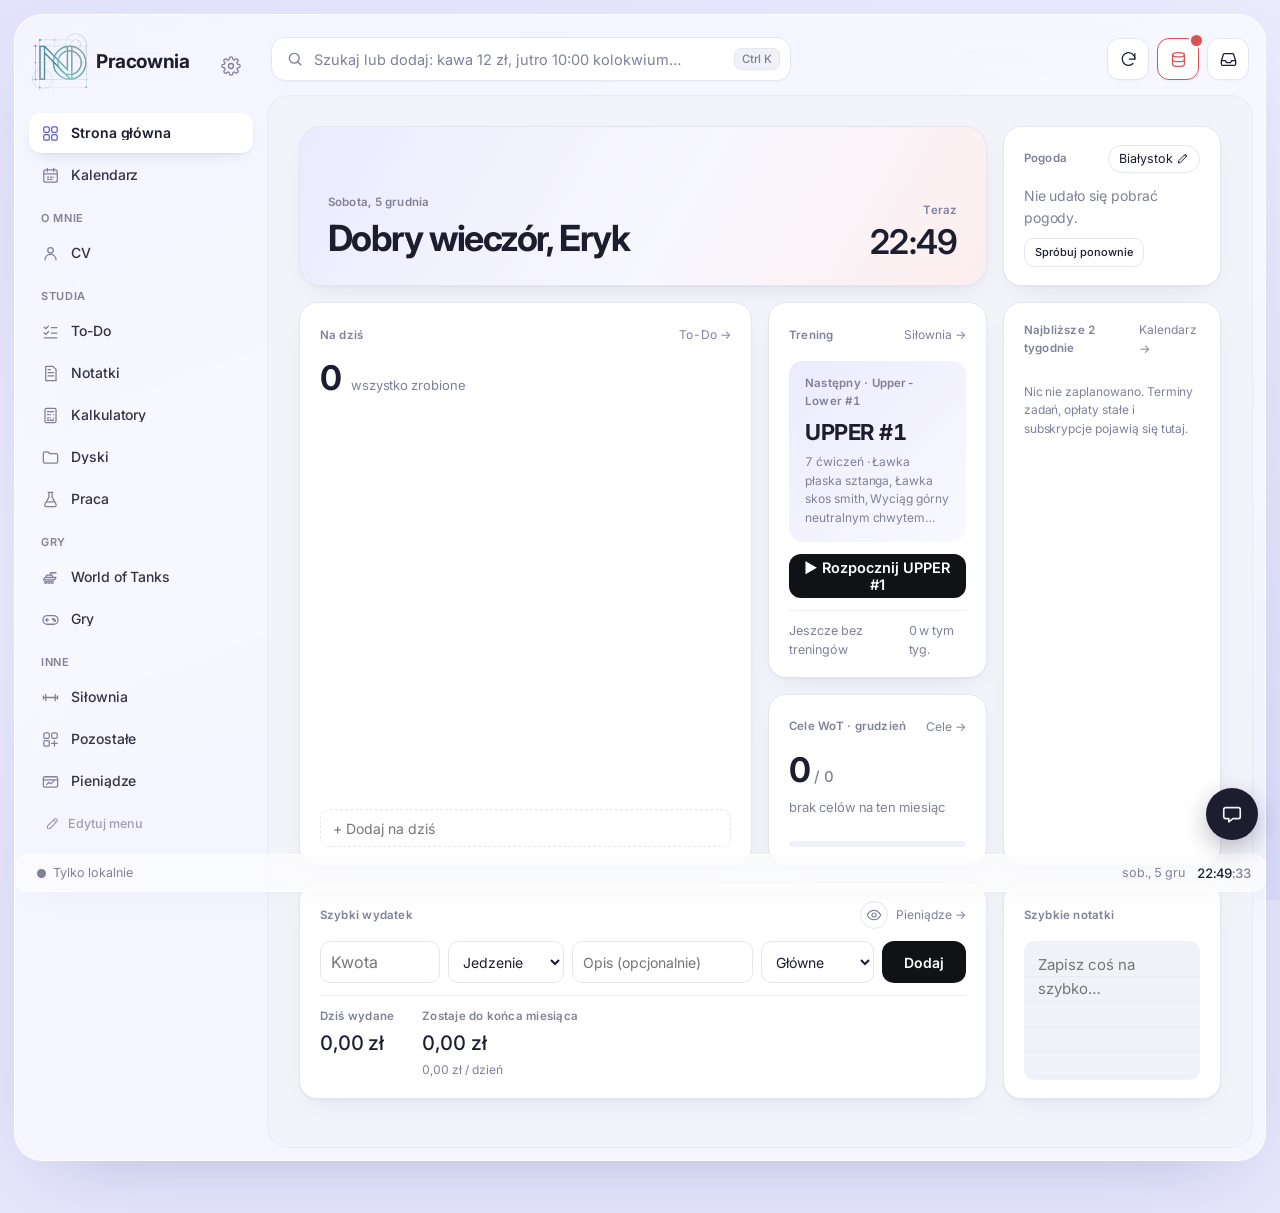
==== index.html @ 7e34fe2c "Asystent AI: czat w rogu (Claude / Gemini), wybór modelu, klucze API tylko w przeglądarce, dane ze s" ====
<!doctype html>
<!--
  ════════════════════════════════════════════════════════════════════════
   PRACOWNIA — prywatna strona Eryka (budownictwo PB · gry · siłownia)
  ════════════════════════════════════════════════════════════════════════
   Ten plik to tylko „szkielet”: boczne menu, górny pasek z wyszukiwarką i puste miejsce na treść.
   Treść każdej podstrony rysuje JavaScript (folder js/), wygląd — CSS (folder css/).

   Kolejność plików poniżej MA ZNACZENIE:
   • js/00-ustawienia.js i js/01-dane.js pierwsze, js/15-subskrypcje.js, js/16-pieniadze.js, js/17-finanse.js, js/18-cv.js, js/19-skrzynka.js, js/20-kopia-zapasowa.js, js/22-wyszukiwarka.js, js/23-wot-cele.js, js/24-ustawienia.js, js/25-kalendarz.js, js/26-pulpit.js, js/27-wykresy.js, js/28-postepy.js i js/29-pozostale.js i js/30-zdjecia-notatek.js i js/31-odswiez.js, js/32-pdf.js, js/33-strony-a4.js, js/34-zip.js, js/35-docx.js, js/36-szybko-dodaj.js, js/37-skrypt-i-zdjecia.js, js/38-ukryj-kwoty.js, js/39-widzet.js, js/40-animacje-okien.js, js/41-wot-zakupy.js, js/42-wot-garaz.js, js/43-uklad.js, js/44-wot-zasoby.js przed routerem, js/13-router.js uruchamia stronę, js/14-szkice-formularzy.js na samym końcu.

  ════════════════════════════════════════════════════════════════════════
-->
<html lang="pl">
<head>
<meta charset="utf-8">
<meta name="viewport" content="width=device-width,initial-scale=1,viewport-fit=cover">
<title>Pracownia Eryka</title>
<link rel="icon" type="image/png" href="img/favicon-64.png">
<link rel="apple-touch-icon" href="img/ikona-180.png">
<script>document.write('<link rel="manifest" href="'+(/[?&]widzet(=|&|$)/.test(location.search)?'manifest-widzet.webmanifest':'manifest.webmanifest')+'">');   /* widżet na pulpit = osobna aplikacja (js/39-widzet.js) */</script>
<meta name="theme-color" content="#E6E7FC" media="(prefers-color-scheme: light)">
<meta name="theme-color" content="#0E0F18" media="(prefers-color-scheme: dark)">
<meta name="mobile-web-app-capable" content="yes">
<meta name="apple-mobile-web-app-title" content="Pracownia">

<!-- czcionki: Inter (tekst), Space Grotesk (nagłówki i duże liczby) -->
<link rel="preconnect" href="https://fonts.googleapis.com">
<link rel="preconnect" href="https://fonts.gstatic.com" crossorigin>
<link rel="stylesheet" href="https://fonts.googleapis.com/css2?family=Inter:wght@400;500;600;700&family=Space+Grotesk:wght@500;600;700&display=swap">

<!-- style — w tej kolejności -->
<link rel="stylesheet" href="css/01-zmienne-i-podstawy.css?v=91">
<link rel="stylesheet" href="css/02-naglowek-i-menu.css?v=91">
<link rel="stylesheet" href="css/03-uklad-strony.css?v=91">
<link rel="stylesheet" href="css/04-world-of-tanks.css?v=91">
<link rel="stylesheet" href="css/05-cv.css?v=91">
<link rel="stylesheet" href="css/06-silownia.css?v=91">
<link rel="stylesheet" href="css/07-todo.css?v=91">
<link rel="stylesheet" href="css/08-notatki.css?v=91">
<link rel="stylesheet" href="css/09-telefon.css?v=91">
<link rel="stylesheet" href="css/10-kalkulatory.css?v=91">
<link rel="stylesheet" href="css/11-posiadowki.css?v=91">
<link rel="stylesheet" href="css/12-dyski.css?v=91">
<link rel="stylesheet" href="css/13-strona-glowna-i-pasek.css?v=91">
<link rel="stylesheet" href="css/15-subskrypcje.css?v=91">
<link rel="stylesheet" href="css/17-pieniadze.css?v=91">
<link rel="stylesheet" href="css/18-finanse.css?v=91">
<link rel="stylesheet" href="css/20-skrzynka.css?v=91">
<link rel="stylesheet" href="css/21-kopia-zapasowa.css?v=91">
<link rel="stylesheet" href="css/24-wot-cele.css?v=91">
<link rel="stylesheet" href="css/25-ustawienia.css?v=91">
<link rel="stylesheet" href="css/26-kalendarz.css?v=91">
<link rel="stylesheet" href="css/27-pulpit.css?v=91">
<link rel="stylesheet" href="css/28-wykresy.css?v=91">
<link rel="stylesheet" href="css/29-ukryj-kwoty.css?v=91">
<link rel="stylesheet" href="css/30-widzet.css?v=91">
<link rel="stylesheet" href="css/31-animacje-okien.css?v=91">
<link rel="stylesheet" href="css/32-wyglad-nowoczesny.css?v=91">
<link rel="stylesheet" href="css/33-wot-zakupy.css?v=91">
<link rel="stylesheet" href="css/34-wot-garaz.css?v=91">
<link rel="stylesheet" href="css/35-uklad.css?v=91">
<link rel="stylesheet" href="css/36-wot-zasoby.css?v=91">
<link rel="stylesheet" href="css/37-wot-tryby.css?v=91">
<link rel="stylesheet" href="css/38-gierki.css?v=91">
<link rel="stylesheet" href="css/39-notatki-word.css?v=91">
<link rel="stylesheet" href="css/40-czat-ai.css?v=91">
<link rel="stylesheet" href="css/23-wyglad-pillio.css?v=91">
</head>
<body>

<!-- ═══════════ RAMA STRONY: boczne menu (aside) · górny pasek z wyszukiwarką · treść ═══════════
     Menu: dopisujesz/usuwasz pozycje w <nav> niżej (li.grp = nazwa grupy). Każdy link ma href="#klucz" i data-r="klucz"
     — ten sam klucz musi być w ROUTES (js/13-router.js). Ikony: <svg class="ni"> (24×24, sama linia).
     Wygląd ramy: css/23-wyglad-pillio.css · wyszukiwarka: js/22-wyszukiwarka.js -->
<div class="shell">
  <aside class="side" id="side" aria-label="Menu">
    <div class="brand-row"><a class="brand" href="#start" aria-label="Pracownia — strona główna"><span class="logo-img" aria-hidden="true"><img class="lg-jasne" src="img/logo-jasne-192.png" alt="" width="58" height="58"><img class="lg-ciemne" src="img/logo-192.png" alt="" width="58" height="58"></span><span class="brand-word"><b>Pracownia</b></span></a><button type="button" class="set-btn" id="setBtn" aria-label="Ustawienia" title="Ustawienia"><svg viewBox="0 0 24 24" aria-hidden="true"><circle cx="12" cy="12" r="3"/><path d="M19.4 15a1.7 1.7 0 0 0 .3 1.8l.1.1a2 2 0 1 1-2.8 2.8l-.1-.1a1.7 1.7 0 0 0-1.8-.3 1.7 1.7 0 0 0-1 1.5V21a2 2 0 1 1-4 0v-.1a1.7 1.7 0 0 0-1.1-1.5 1.7 1.7 0 0 0-1.8.3l-.1.1a2 2 0 1 1-2.8-2.8l.1-.1a1.7 1.7 0 0 0 .3-1.8 1.7 1.7 0 0 0-1.5-1H3a2 2 0 1 1 0-4h.1a1.7 1.7 0 0 0 1.5-1.1 1.7 1.7 0 0 0-.3-1.8l-.1-.1a2 2 0 1 1 2.8-2.8l.1.1a1.7 1.7 0 0 0 1.8.3H9a1.7 1.7 0 0 0 1-1.5V3a2 2 0 1 1 4 0v.1a1.7 1.7 0 0 0 1 1.5 1.7 1.7 0 0 0 1.8-.3l.1-.1a2 2 0 1 1 2.8 2.8l-.1.1a1.7 1.7 0 0 0-.3 1.8V9a1.7 1.7 0 0 0 1.5 1H21a2 2 0 1 1 0 4h-.1a1.7 1.7 0 0 0-1.5 1z"/></svg></button></div>
    <nav class="topnav" aria-label="Główna nawigacja">
      <ul class="navtree">
        <li><a class="top" href="#start" data-r="start"><svg class="ni" viewBox="0 0 24 24" aria-hidden="true"><rect x="3.5" y="3.5" width="7" height="7" rx="2"/><rect x="13.5" y="3.5" width="7" height="7" rx="2"/><rect x="3.5" y="13.5" width="7" height="7" rx="2"/><rect x="13.5" y="13.5" width="7" height="7" rx="2"/></svg><span>Strona główna</span></a></li>
        <li><a class="top" href="#kalendarz" data-r="kalendarz"><svg class="ni" viewBox="0 0 24 24" aria-hidden="true"><rect x="3.5" y="5" width="17" height="15.5" rx="2.5"/><path d="M3.5 10h17M8 3v4M16 3v4M8 14h2M12 14h2M16 14h0M8 17h2M12 17h2"/></svg><span>Kalendarz</span></a></li>
        <li class="grp" aria-hidden="true">O mnie</li>
        <li><a class="top" href="#cv" data-r="cv"><svg class="ni" viewBox="0 0 24 24" aria-hidden="true"><circle cx="12" cy="8" r="3.5"/><path d="M5 20a7 7 0 0 1 14 0"/></svg><span>CV</span></a></li>
        <li class="grp" aria-hidden="true">Studia</li>
        <li><a class="top" href="#todo" data-r="todo"><svg class="ni" viewBox="0 0 24 24" aria-hidden="true"><path d="M4 6.5l2 2 3.5-3.5M4 13.5l2 2 3.5-3.5M13 7h7M13 14h7M4 20h16"/></svg><span>To-Do</span></a></li>
        <li><a class="top" href="#notatki" data-r="notatki"><svg class="ni" viewBox="0 0 24 24" aria-hidden="true"><path d="M6 3h9l4 4v14H6z"/><path d="M9 11h7M9 15h7M9 7h3"/></svg><span>Notatki</span></a></li>
        <li><a class="top" href="#kalkulatory" data-r="kalkulatory"><svg class="ni" viewBox="0 0 24 24" aria-hidden="true"><rect x="5" y="3" width="14" height="18" rx="2"/><path d="M8 7h8M8 11h2M12 11h0M16 11h0M8 15h2M12 15h0M16 15h0M8 18h2M12 18h4"/></svg><span>Kalkulatory</span></a></li>
        <li><a class="top" href="#dyski" data-r="dyski"><svg class="ni" viewBox="0 0 24 24" aria-hidden="true"><path d="M3 7a2 2 0 0 1 2-2h4l2 2h8a2 2 0 0 1 2 2v8a2 2 0 0 1-2 2H5a2 2 0 0 1-2-2z"/></svg><span>Dyski</span></a></li>
        <li><a class="top" href="#praca" data-r="praca"><svg class="ni" viewBox="0 0 24 24" aria-hidden="true"><path d="M9 3h6M10 3v6l-5 9a2 2 0 0 0 1.8 3h10.4a2 2 0 0 0 1.8-3l-5-9V3"/><path d="M7 15h10"/></svg><span>Praca</span></a></li>
        <li class="grp" aria-hidden="true">Gry</li>
        <li><a class="top" href="#wot" data-r="wot"><svg class="ni" viewBox="0 0 24 24" aria-hidden="true"><path d="M3 15h14l2-3H5zM6 12l1-3h7l1 3M12 9V6h7"/><circle cx="6" cy="18" r="1.5"/><circle cx="10" cy="18" r="1.5"/><circle cx="14" cy="18" r="1.5"/></svg><span>World of Tanks</span></a></li>
        <li><a class="top" href="#gierki" data-r="gierki"><svg class="ni" viewBox="0 0 24 24" aria-hidden="true"><rect x="2.5" y="7" width="19" height="11" rx="5.5"/><path d="M7.5 10.5v4M5.5 12.5h4"/><circle cx="15.5" cy="11.5" r=".9"/><circle cx="17.5" cy="13.5" r=".9"/></svg><span>Gry</span></a></li>
        <li class="grp" aria-hidden="true">Inne</li>
        <li><a class="top" href="#silownia" data-r="silownia"><svg class="ni" viewBox="0 0 24 24" aria-hidden="true"><path d="M3 12h18M6 8v8M18 8v8M3 10v4M21 10v4"/></svg><span>Siłownia</span></a></li>
        <li><a class="top" href="#pozostale" data-r="pozostale"><svg class="ni" viewBox="0 0 24 24" aria-hidden="true"><rect x="3.5" y="3.5" width="7" height="7" rx="2"/><rect x="13.5" y="3.5" width="7" height="7" rx="2"/><rect x="3.5" y="13.5" width="7" height="7" rx="2"/><path d="M17 13.5v7M13.5 17h7"/></svg><span>Pozostałe</span></a></li>
        <li><a class="top" href="#pieniadze" data-r="pieniadze"><svg class="ni" viewBox="0 0 24 24" aria-hidden="true"><rect x="3" y="6" width="18" height="13" rx="2"/><path d="M3 10h18"/><path d="M7 16l3-3 2.5 2 4-4.5"/></svg><span>Pieniądze</span></a></li>
      </ul>
    </nav>
    <!-- motyw, kopie, synchronizacja: ⚙ Ustawienia obok logo (js/24-ustawienia.js); ukryty przełącznik zostaje dla js/13-router.js -->
    <div class="side-foot" hidden><span class="grp">Motyw</span><div class="theme-seg" role="group" aria-label="Motyw strony"><button type="button" data-th="jasny" aria-label="Jasny motyw" title="Jasny"><svg viewBox="0 0 16 16" fill="none" stroke="currentColor" stroke-width="1.6"><circle cx="8" cy="8" r="3"/><path d="M8 1v1.6M8 13.4V15M1 8h1.6M13.4 8H15M3 3l1.1 1.1M11.9 11.9 13 13M3 13l1.1-1.1M11.9 4.1 13 3"/></svg></button><button type="button" data-th="auto" aria-label="Motyw systemowy" title="Jak w systemie"><svg viewBox="0 0 16 16" fill="none" stroke="currentColor" stroke-width="1.6"><rect x="1.5" y="2.5" width="13" height="9"/><path d="M5.5 14.5h5M8 11.5v3"/></svg></button><button type="button" data-th="ciemny" aria-label="Ciemny motyw" title="Ciemny"><svg viewBox="0 0 16 16" fill="none" stroke="currentColor" stroke-width="1.6"><path d="M13.5 9.6A6 6 0 0 1 6.4 2.5a6 6 0 1 0 7.1 7.1z" stroke-linejoin="round"/></svg></button><span class="knob" aria-hidden="true"></span></div></div>
  </aside>
  <div class="side-scrim" aria-hidden="true"></div>

  <div class="mainc">
    <header class="hdr">
      <div class="hdr-in">
        <button class="menu-btn" id="menuBtn" type="button" aria-expanded="false" aria-controls="side" aria-label="Menu"><svg viewBox="0 0 24 24" aria-hidden="true"><path d="M4 7h16M4 12h16M4 17h10"/></svg></button>
        <div class="srch" role="search"><svg viewBox="0 0 24 24" aria-hidden="true"><circle cx="11" cy="11" r="6.5"/><path d="m16 16 4 4"/></svg><input id="srchIn" type="search" placeholder="Szukaj lub dodaj: kawa 12 zł, jutro 10:00 kolokwium…" aria-label="Szukaj podstrony albo szybko dodaj wydatek lub zadanie" autocomplete="off" spellcheck="false"><kbd class="srch-k">Ctrl K</kbd><div class="srch-pop" id="srchPop" role="listbox" hidden></div></div>
        <div class="hdr-tools"></div>
      </div>
    </header>

    <!-- ═══════════ TREŚĆ: tu router wstawia aktualną podstronę ═══════════ -->
    <main id="main"><div class="page" id="page"></div></main>
  </div>
</div>

<!-- skrypty — w tej kolejności (każdy plik ma na górze opis, co zawiera) -->
<script src="js/00-ustawienia.js?v=91"></script>
<script src="js/01-dane.js?v=91"></script>
<script src="js/02-narzedzia.js?v=91"></script>
<script src="js/03-strona-glowna-i-cv.js?v=91"></script>
<script src="js/04-world-of-tanks.js?v=91"></script>
<script src="js/05-todo.js?v=91"></script>
<script src="js/06-notatki.js?v=91"></script>
<script src="js/07-silownia.js?v=91"></script>
<script src="js/08-posiadowki.js?v=91"></script>
<script src="js/09-kalkulatory.js?v=91"></script>
<script src="js/10-dyski.js?v=91"></script>
<script src="js/11-pasek-dolny.js?v=91"></script>
<script src="js/12-synchronizacja.js?v=91"></script>
<script src="js/15-subskrypcje.js?v=91"></script>
<script src="js/16-pieniadze.js?v=91"></script>
<script src="js/17-finanse.js?v=91"></script>
<script src="js/18-cv.js?v=91"></script>
<script src="js/19-skrzynka.js?v=91"></script>
<script src="js/20-kopia-zapasowa.js?v=91"></script>
<script src="js/22-wyszukiwarka.js?v=91"></script>
<script src="js/23-wot-cele.js?v=91"></script>
<script src="js/24-ustawienia.js?v=91"></script>
<script src="js/25-kalendarz.js?v=91"></script>
<script src="js/26-pulpit.js?v=91"></script>
<script src="js/27-wykresy.js?v=91"></script>
<script src="js/28-postepy.js?v=91"></script>
<script src="js/29-pozostale.js?v=91"></script>
<script src="js/30-zdjecia-notatek.js?v=91"></script>
<script src="js/31-odswiez.js?v=91"></script>
<script src="js/32-pdf.js?v=91"></script>
<script src="js/33-strony-a4.js?v=91"></script>
<script src="js/34-zip.js?v=91"></script>
<script src="js/35-docx.js?v=91"></script>
<script src="js/36-szybko-dodaj.js?v=91"></script>
<script src="js/37-skrypt-i-zdjecia.js?v=91"></script>
<script src="js/38-ukryj-kwoty.js?v=91"></script>
<script src="js/39-widzet.js?v=91"></script>
<script src="js/40-animacje-okien.js?v=91"></script>
<script src="js/41-wot-zakupy.js?v=91"></script>
<script src="js/42-wot-garaz.js?v=91"></script>
<script src="js/43-uklad.js?v=91"></script>
<script src="js/44-wot-zasoby.js?v=91"></script>
<script src="js/45-wot-tryby.js?v=91"></script>
<script src="js/46-gierki.js?v=91"></script>
<script src="js/47-gra-kulki.js?v=91"></script>
<script src="js/48-notatki-word.js?v=91"></script>
<script src="js/49-czat-ai.js?v=91"></script>
<script src="js/13-router.js?v=91"></script>
<script src="js/14-szkice-formularzy.js?v=91"></script>
<!-- aplikacja (PWA): sw.js trzyma kopię strony do pracy offline i zawsze pobiera świeże pliki, gdy jest internet -->
<script>if('serviceWorker' in navigator && (location.protocol==='https:'||location.hostname==='localhost')) addEventListener('load',()=>navigator.serviceWorker.register('sw.js').catch(()=>{}));</script>
</body>
</html>
---- css/01-zmienne-i-podstawy.css ----
/* ════════════════════════════════════════════════════════════════════════
   ZMIENNE (KOLORY, CZCIONKI) I PODSTAWY
   ════════════════════════════════════════════════════════════════════════
   Tu zmieniasz wygląd całej strony w jednym miejscu.
     --bg       tło strony              --surface  tło kart i tabel
     --ink      kolor tekstu            --muted    tekst przygaszony (opisy)
     --line     linie / ramki           --accent   kolor akcentu (niebieski)
     --mark     drugi akcent (brzoskwinia)  --ok / --bad  zielony / czerwony
     --band, --band-2  kolory pasa za tytułem strony
     --r        zaokrąglenie kart       --shadow   cień kart
   Pierwszy blok :root = motyw jasny, dwa kolejne = motyw ciemny
   (automatyczny wg systemu oraz wymuszony przyciskiem w nagłówku).
   Czcionki: Fraunces (nagłówki), DM Sans (tekst), DM Mono (liczby)
   — ładowane z Google Fonts w index.html.
   ════════════════════════════════════════════════════════════════════════ */

:root{
  --bg:#F7F2EA; --surface:#FFFDF9; --ink:#3A2622; --muted:#8C7B71; --line:#E6DACB; --line-soft:#EFE6DA;
  --accent:#4E5FA6; --accent-ink:#FFFFFF; --mark:#E59A78; --ok:#5E8A5B; --bad:#C0573F;
  --band:#EDD9CC; --band-2:#E3E7F1; --soft:#F2E9DF; --r:14px; --r-sm:9px;
  --f-display:"Fraunces",Georgia,"Times New Roman",serif;
  --f-body:"DM Sans","Segoe UI",Roboto,Arial,sans-serif;
  --f-mono:"DM Mono",ui-monospace,Consolas,monospace;
  --shadow:0 1px 2px rgba(58,38,34,.04),0 8px 24px -12px rgba(58,38,34,.14);
}
@media (prefers-color-scheme:dark){:root:not([data-theme="light"]){
  --bg:#1D1613; --surface:#271E1A; --ink:#F2E8DC; --muted:#B3A395; --line:#3C302A; --line-soft:#30261F;
  --accent:#9DAAEA; --accent-ink:#191512; --mark:#EFA584; --ok:#8DBB89; --bad:#EA8A73;
  --band:#2D221D; --band-2:#232633; --soft:#2A201C; --shadow:0 1px 2px rgba(0,0,0,.25),0 10px 28px -14px rgba(0,0,0,.6); color-scheme:dark}}
:root[data-theme="dark"]{
  --bg:#1D1613; --surface:#271E1A; --ink:#F2E8DC; --muted:#B3A395; --line:#3C302A; --line-soft:#30261F;
  --accent:#9DAAEA; --accent-ink:#191512; --mark:#EFA584; --ok:#8DBB89; --bad:#EA8A73;
  --band:#2D221D; --band-2:#232633; --soft:#2A201C; --shadow:0 1px 2px rgba(0,0,0,.25),0 10px 28px -14px rgba(0,0,0,.6); color-scheme:dark}


/* ——— podstawy ——— */
*{box-sizing:border-box}
body{background:var(--bg);color:var(--ink);font-family:var(--f-body);font-size:15px;line-height:1.55;margin:0}
a{color:inherit}
button{font:inherit;color:inherit}
:focus-visible{outline:2px solid var(--accent);outline-offset:2px}
.num,td.n,.mono{font-family:var(--f-mono);font-variant-numeric:tabular-nums}
---- css/02-naglowek-i-menu.css ----
/* ════════════════════════════════════════════════════════════════════════
   NAGŁÓWEK I ROZWIJANE MENU
   ════════════════════════════════════════════════════════════════════════
   Pasek u góry: logo, menu z listami rozwijanymi, przełącznik motywu.
   Obecny wygląd ramy, menu i nagłówka: css/23-wyglad-pillio.css (nadpisuje te reguły).
   ════════════════════════════════════════════════════════════════════════ */

/* ——— Rama: górny pasek nawigacji ——— */
.hdr{position:sticky;top:0;z-index:30;background:var(--bg);border-bottom:1px solid var(--line);padding-top:env(safe-area-inset-top,0px);
  padding-left:max(16px,env(safe-area-inset-left,0px));padding-right:max(16px,env(safe-area-inset-right,0px))}
.hdr-in{max-width:2400px;margin:0 auto;padding:0 clamp(0px,1.6vw,36px);display:flex;align-items:center;gap:36px;min-height:62px}
.brand{display:flex;gap:12px;align-items:center;text-decoration:none;flex:none}

.brand b{font-family:var(--f-display);font-stretch:118%;font-weight:800;font-size:15px;letter-spacing:.02em;text-transform:uppercase;line-height:1.1;display:block}
.brand small{font-family:var(--f-mono);font-size:10.5px;color:var(--muted);letter-spacing:.04em}
.topnav{flex:1;min-width:0;align-self:stretch;display:flex}
.navtree{list-style:none;margin:0;padding:0;display:flex;align-items:stretch;gap:4px}
.navtree>li{position:relative;display:flex}

.navtree .top{font-family:var(--f-display);font-stretch:112%;font-weight:700;font-size:13px;letter-spacing:.09em;text-transform:uppercase;text-decoration:none;
  display:flex;align-items:center;gap:8px;padding:0 10px;border-bottom:3px solid transparent;margin-bottom:-1px;white-space:nowrap}
.navtree .ax{font-family:var(--f-mono);font-weight:500;font-size:10.5px;color:var(--muted);letter-spacing:0}

.navtree .top:hover{color:var(--accent)}
.navtree .top[aria-current="page"]{color:var(--accent);border-bottom-color:var(--accent)}

.hdr-tools{display:flex;align-items:center;gap:8px;margin-left:auto;flex:none}
.theme-seg{position:relative;display:grid;grid-template-columns:repeat(3,32px);height:32px;border:1px solid var(--line);background:var(--surface);padding:2px;gap:0;flex:none}
.theme-seg button{position:relative;z-index:1;background:none;border:0;cursor:pointer;display:grid;place-items:center;color:var(--muted);padding:0;transition:color .2s}
.theme-seg button svg{width:15px;height:15px}
.theme-seg button:hover{color:var(--ink)}
.theme-seg button[aria-pressed="true"]{color:var(--accent-ink)}
.theme-seg .knob{position:absolute;top:2px;left:2px;width:32px;height:26px;background:var(--accent);transition:transform .25s cubic-bezier(.3,.7,.2,1)}
.theme-seg[data-pos="1"] .knob{transform:translateX(32px)}
.theme-seg[data-pos="2"] .knob{transform:translateX(64px)}

.menu-btn{display:none;background:none;border:1px solid var(--line);padding:6px 12px;font-family:var(--f-mono);font-size:12px;cursor:pointer}

main{min-width:0;padding-block:0 0;padding-left:max(16px,env(safe-area-inset-left,0px));padding-right:max(16px,env(safe-area-inset-right,0px))}
.page{max-width:2400px;margin:0 auto;padding-block:30px 40px;padding-inline:clamp(0px,1.6vw,36px)}
---- css/03-uklad-strony.css ----
/* ════════════════════════════════════════════════════════════════════════
   UKŁAD STRONY I WSPÓLNE ELEMENTY
   ════════════════════════════════════════════════════════════════════════
   Szerokość strony, nagłówki h1/h2/h3, sekcje (.block), siatki kafli (.grid, .cell),
   kafle podstron (.sub), tabele, zakładki (.tabs/.ptabs).
   Używane na wielu podstronach — zmiana tutaj działa wszędzie.
   ════════════════════════════════════════════════════════════════════════ */

h1{font-family:var(--f-display);font-stretch:125%;font-weight:800;font-size:clamp(34px,6vw,64px);line-height:.95;letter-spacing:-.01em;text-transform:uppercase;margin:0 0 28px;text-wrap:balance}
h1 .acc{color:var(--accent)}

h2{font-family:var(--f-display);font-stretch:115%;font-weight:750;font-size:20px;letter-spacing:.01em;text-transform:uppercase;margin:0;text-wrap:balance}
h3{font-family:var(--f-display);font-stretch:108%;font-weight:700;font-size:15px;letter-spacing:.04em;text-transform:uppercase;margin:0}
.label{font-family:var(--f-mono);font-size:10.5px;letter-spacing:.08em;text-transform:uppercase;color:var(--muted)}

section.block{border-top: 1px solid var(--line);padding-top:14px;margin-top:40px}
.block-head{display:flex;justify-content:space-between;align-items:baseline;gap:16px;flex-wrap:wrap;margin-bottom:18px}
.block-head .label{white-space:nowrap}

/* siatka kafli */
.grid{display:grid;gap:1px;background:var(--line);border:1px solid var(--line)}
.g4{grid-template-columns:repeat(4,minmax(0,1fr))}
.g3{grid-template-columns:repeat(3,minmax(0,1fr))}
.g2{grid-template-columns:repeat(2,minmax(0,1fr))}
.cell{background:var(--surface);padding:18px 18px 16px;min-width:0;display:flex;flex-direction:column;gap:8px}
.cell>.label{font-family:var(--f-display);font-stretch:108%;font-size:13.5px;font-weight:750;letter-spacing:.05em;color:var(--ink)}
.cell .big{font-family:var(--f-display);font-stretch:110%;font-weight:700;font-size:30px;line-height:1;font-variant-numeric:tabular-nums}
.cell .big small{font-size:14px;font-weight:500;color:var(--muted);margin-left:4px}
.cell p{margin:0;color:var(--muted);font-size:13.5px}
a.cell{text-decoration:none;transition:background .15s}
a.cell:hover{background:var(--bg)}
a.cell .go{margin-top:auto;font-family:var(--f-mono);font-size:11.5px;color:var(--accent)}

/* kafle podstron */
.subs{display:grid;grid-template-columns:repeat(auto-fill,minmax(250px,1fr));gap:16px}
.sub{border:1px solid var(--line);background:var(--surface);padding:20px;text-decoration:none;display:flex;flex-direction:column;gap:10px;min-height:170px;position:relative}
.sub:hover{background:var(--ink);color:var(--bg)}
.sub:hover p,.sub:hover .label{color:var(--line)}

.sub p{margin:0;color:var(--muted);font-size:14px}
.sub .go{margin-top:auto;font-family:var(--f-mono);font-size:12px}

/* tabele */
.tbl-wrap{overflow-x:auto;border:1px solid var(--line);background:var(--surface)}
table{border-collapse:collapse;width:100%;font-size:14px}
th{font-family:var(--f-mono);font-weight:500;font-size:10.5px;letter-spacing:.07em;text-transform:uppercase;color:var(--muted);text-align:left;padding:10px 12px;border-bottom:1px solid var(--line);white-space:nowrap}
td{padding:8px 12px;border-bottom:1px solid var(--line-soft);vertical-align:top}
tr:last-child td{border-bottom:0}
th.n,td.n{text-align:right}
tfoot td{border-top:1px solid var(--line);font-weight:600}
tr.dim td{color:var(--muted)}

.dot{display:inline-block;width:8px;height:8px;margin-right:6px;vertical-align:1px}
.dot.on{background:var(--accent)} .dot.off{border:1px solid var(--muted)}

/* zakładki wewnętrzne */
.tabs,.ptabs{display:flex;gap:0;border-bottom:1px solid var(--line);overflow-x:auto;margin-top:8px;scrollbar-width:thin}
.tabs button,.ptabs button{background:none;border:0;border-bottom:3px solid transparent;padding:10px 14px 8px;cursor:pointer;font-family:var(--f-display);font-stretch:108%;font-weight:650;font-size:13px;letter-spacing:.05em;text-transform:uppercase;white-space:nowrap;color:var(--muted)}
.tabs button[aria-selected="true"],.ptabs button[aria-selected="true"]{color:var(--ink);border-bottom-color:var(--accent)}
.tabs button:hover,.ptabs button:hover{color:var(--ink)}
.panel{padding-top:22px}

/* dwie kolumny: wykres + tabela (Siłownia, Magazyn WoT) */
.split{display:grid;grid-template-columns:minmax(0,1.6fr) minmax(0,1fr);gap:20px;align-items:start}
---- css/04-world-of-tanks.css ----
/* ════════════════════════════════════════════════════════════════════════
   WORLD OF TANKS
   ════════════════════════════════════════════════════════════════════════
   Kalkulator MOE (.calc), obligacje (.tier), kwadraty garażu (input.sq),
   pola edycji liczb (input.num-in), expienie (.nation, .branch, table.exp-t).
   ════════════════════════════════════════════════════════════════════════ */

/* formularz kalkulatora */
.calc{display:grid;grid-template-columns:minmax(0,1.1fr) minmax(0,1fr);gap:1px;background:var(--line);border:1px solid var(--line)}
.calc>div{background:var(--surface);padding:20px;min-width:0}
.fields{display:grid;grid-template-columns:repeat(2,minmax(0,1fr));gap:14px 16px}
.field{display:flex;flex-direction:column;gap:5px;min-width:0}
.field label{font-family:var(--f-mono);font-size:10.5px;letter-spacing:.06em;text-transform:uppercase;color:var(--muted)}
.field input{font-family:var(--f-mono);font-size:15px;padding:8px 10px;border:1px solid var(--line);background:var(--bg);color:var(--ink);width:100%;min-width:0}
.field input:focus,.field select:focus{border-color:var(--accent);outline:none}
.field select{font-family:var(--f-mono);font-size:15px;padding:8px 10px;border:1px solid var(--line);background:var(--bg);color:var(--ink);width:100%;min-width:0;cursor:pointer}
.field.wide{grid-column:1/-1}
.result{display:flex;flex-direction:column;gap:14px}
.result .row{display:flex;justify-content:space-between;align-items:baseline;gap:10px;border-bottom:1px solid var(--line-soft);padding-bottom:10px}
.result .row:last-child{border:0}
.result .v{font-family:var(--f-display);font-stretch:110%;font-weight:700;font-size:24px;font-variant-numeric:tabular-nums}
.result .v.up{color:var(--ok)} .result .v.down{color:var(--bad)}
.note{font-size:13px;color:var(--muted);margin:14px 0 0;max-width:65ch}

/* obligacje */
.tiers{display:grid;grid-template-columns:repeat(auto-fill,minmax(230px,1fr));gap:16px;align-items:start}
@media (min-width:760px){.tier.wide{grid-column:span 2;grid-row:span 2}.tier.wide ul{columns:2;column-gap:0}.tier.wide li{break-inside:avoid}.tier.wide li:nth-child(n){border-right:0}}
@media (min-width:2200px){.tier.wide{grid-column:span 3;grid-row:auto}.tier.wide ul{columns:3}}
.tier:not(.wide) form.addrow{grid-template-columns:minmax(0,1fr) auto}.tier:not(.wide) form.addrow input[name=n]{grid-column:1/-1}
.tier{border:1px solid var(--line);background:var(--surface);min-width:0}
.tier-head{display:flex;justify-content:space-between;align-items:baseline;padding:10px 12px;border-bottom:1px solid var(--line)}
.tier-head b{font-family:var(--f-display);font-stretch:125%;font-weight:800;font-size:22px}
.tier ul{list-style:none;margin:0;padding:6px 0}
.tier li{display:flex;justify-content:space-between;gap:8px;padding:3px 12px;font-size:13.5px}
.tier li.off{color:var(--muted)}
.tier li span:last-child{font-family:var(--f-mono);font-size:12.5px;white-space:nowrap}
.tier .empty{padding:14px 12px;color:var(--muted);font-size:13px}

/* kwadraty garażu */
input.sq{appearance:none;-webkit-appearance:none;width:18px;height:18px;margin:0 8px 0 0;border:1.5px solid var(--ink);background:var(--surface);cursor:pointer;vertical-align:-4px;flex:none;position:relative;transition:background .12s}
input.sq:hover{border-color:var(--accent)}
input.sq:checked{background:var(--accent);border-color:var(--accent)}
input.sq:checked::after{content:"";position:absolute;left:5px;top:1px;width:5px;height:10px;border:solid var(--accent-ink);border-width:0 2px 2px 0;transform:rotate(45deg)}
.tier li .nm{display:flex;align-items:center;min-width:0}
.tier li .dot{margin:0 0 0 7px}
.tier li.got{color:var(--ink)}
.path{display:flex;flex-wrap:wrap;align-items:center;gap:4px 6px;margin-top:6px;font-size:13px;color:var(--muted)}
.path .step{display:inline-flex;align-items:center;white-space:nowrap}
.path .step.got{color:var(--ink)}
.path input.sq{width:15px;height:15px;margin-right:5px}
.path input.sq:checked::after{left:4px;top:0;width:4px;height:9px}
.path .arr{color:var(--line)}
.sync{display:none!important;font-family:var(--f-mono);font-size:11px;color:var(--muted);margin:10px 0 0}

/* edytowalne pola */
input.num-in{width:72px;font-family:var(--f-mono);font-size:13.5px;text-align:right;padding:4px 6px;border:1px solid var(--line);background:var(--bg);color:var(--ink);-moz-appearance:textfield}
input.num-in:hover{border-color:var(--muted)}
input.num-in:focus{outline:none;border-color:var(--accent);background:var(--surface)}
input.num-in::-webkit-inner-spin-button{opacity:.5}
.sum-strip{margin-bottom:20px}
.split.even{grid-template-columns:minmax(0,1fr) minmax(0,1fr)}
.tier li .pr{display:flex;align-items:center;gap:6px}
.tier li .tn{min-width:0;overflow-wrap:anywhere}
button.del{background:none;border:1px solid transparent;color:var(--muted);cursor:pointer;font-family:var(--f-mono);font-size:12px;line-height:1;padding:2px 5px}
button.del:hover{color:var(--bad);border-color:var(--bad)}
button.del.armed{color:var(--surface);background:var(--bad);border-color:var(--bad);font-size:10.5px}
form.addrow{display:grid;grid-template-columns:minmax(0,1fr) 74px auto;gap:6px;padding:8px 12px 12px;border-top:1px dashed var(--line)}
form.addrow input{min-width:0;font-family:var(--f-body);font-size:13px;padding:5px 7px;border:1px solid var(--line);background:var(--bg);color:var(--ink)}
form.addrow input[type=number]{font-family:var(--f-mono)}
form.addrow input:focus{outline:none;border-color:var(--accent)}
form.addrow button{border:1px solid var(--line);background:var(--ink);color:var(--bg);font-family:var(--f-mono);font-size:11.5px;padding:0 9px;cursor:pointer}
form.addrow button:hover{background:var(--accent);border-color:var(--accent);color:var(--accent-ink)}

/* expienie */
.nations{display:flex;flex-direction:column;gap:10px}
@media (min-width:2100px){.nations{display:grid;grid-template-columns:repeat(2,minmax(0,1fr));align-items:start}}

details.nation{border:1px solid var(--line);background:var(--surface)}
details.nation[open]{border-color:var(--ink)}
details.nation summary{list-style:none;cursor:pointer;display:flex;justify-content:space-between;align-items:center;gap:12px;flex-wrap:wrap;padding:14px 16px}
details.nation summary::-webkit-details-marker{display:none}
details.nation summary::before{content:"";width:9px;height:9px;border-right:2px solid var(--ink);border-bottom:2px solid var(--ink);transform:rotate(-45deg);transition:transform .15s;margin-right:4px;flex:none}
details.nation[open] summary::before{transform:rotate(45deg)}
details.nation summary:hover .nat-name{color:var(--accent)}
.nat-name{font-family:var(--f-display);font-stretch:115%;font-weight:750;font-size:17px;text-transform:uppercase;letter-spacing:.02em;margin-right:auto}
.nat-meta{display:flex;align-items:baseline;gap:16px;flex-wrap:wrap}
.nat-xp{font-family:var(--f-mono);font-size:14px;font-weight:500;font-variant-numeric:tabular-nums}
.nat-body{border-top:1px solid var(--line);padding:14px 16px 16px;display:flex;flex-direction:column;gap:18px}

.branch .tbl-wrap{border-color:var(--line)}
.branch form.addrow{grid-template-columns:minmax(0,1fr) auto;border:1px dashed var(--line);border-top:0;padding:8px}
form.addbranch{grid-template-columns:minmax(0,1fr) auto;border:1px dashed var(--muted);padding:10px}
.branch{border:1px solid var(--line);background:var(--bg)}
.branch-top{display:flex;justify-content:space-between;align-items:flex-end;gap:16px;flex-wrap:wrap;padding:14px 16px 12px;border-bottom:1px solid var(--line)}
.branch-ttl{min-width:0;display:flex;flex-direction:column;gap:6px}
.branch-ttl h3{font-size:15px;letter-spacing:.03em;line-height:1.35;display:flex;flex-wrap:wrap;align-items:center;gap:2px 8px}
.branch-ttl h3 i{font-style:normal;color:var(--accent);font-family:var(--f-mono);font-weight:500}
.branch-ttl h3 .got{color:var(--muted);text-decoration:line-through;text-decoration-thickness:1.5px}
.branch-sum{display:flex;align-items:baseline;gap:6px;flex-wrap:wrap;justify-content:flex-end}
.branch-sum .label{width:100%;text-align:right}
.branch-sum b{font-family:var(--f-display);font-stretch:110%;font-weight:750;font-size:26px;line-height:1;font-variant-numeric:tabular-nums}
.branch-sum small{font-family:var(--f-mono);font-size:12px;color:var(--muted)}
.branch .tbl-wrap{border:0}
table.exp-t{font-size:15px}
table.exp-t th{padding:10px 10px;font-size:11px}
table.exp-t td{vertical-align:middle;padding:7px 10px;border-bottom-color:var(--line)}
table.exp-t tbody tr:nth-child(even) td{background:color-mix(in srgb,var(--surface) 55%,var(--bg))}
table.exp-t tbody tr:hover td{background:color-mix(in srgb,var(--accent) 7%,var(--surface))}
table.exp-t th.c-chk,table.exp-t td.c-chk{width:44px;padding-right:0}
table.exp-t input.sq{width:22px;height:22px}
table.exp-t input.sq:checked::after{left:6px;top:2px;width:6px;height:11px}
table.exp-t input.num-in.xp{width:124px;height:40px;font-size:15px;padding:6px 12px;border:1.5px solid var(--line);background:var(--surface);-moz-appearance:textfield;appearance:textfield}
table.exp-t input.num-in.xp::-webkit-inner-spin-button,table.exp-t input.num-in.xp::-webkit-outer-spin-button{-webkit-appearance:none;margin:0}
table.exp-t input.num-in.xp:hover{border-color:var(--muted)}
table.exp-t input.num-in.xp:focus{border-color:var(--accent);background:var(--bg);box-shadow:0 0 0 3px color-mix(in srgb,var(--accent) 22%,transparent)}
/* pole XP z przyciskiem „zbadane” */
.xpcell{display:inline-flex;align-items:center;gap:6px}
button.zb{height:30px;padding:0 10px;border:1px dashed var(--muted);border-radius:999px;background:none;color:var(--muted);cursor:pointer;font-family:var(--f-body);font-size:12px;font-weight:600;white-space:nowrap}
button.zb:hover{border-color:var(--ok);color:var(--ok)}
button.zb[aria-pressed="true"]{border:1px solid var(--ok);background:color-mix(in srgb,var(--ok) 14%,var(--surface));color:var(--ok)}
.xpcell.ok input.num-in.xp{text-decoration:line-through;text-decoration-thickness:1.5px;color:var(--muted);background:color-mix(in srgb,var(--ok) 6%,var(--surface))}
table.exp-t input.num-in.pct{width:72px;padding-right:24px}
.pctw{position:relative;display:inline-block}
.pctw em{position:absolute;right:10px;top:50%;transform:translateY(-50%);font-style:normal;font-family:var(--f-mono);font-size:12px;color:var(--muted);pointer-events:none}
table.exp-t td.left b{font-family:var(--f-display);font-stretch:108%;font-size:17px;font-weight:700}
table.exp-t input.ed{font-size:15px;font-weight:600;height:40px;width:180px}
.sr{position:absolute;width:1px;height:1px;overflow:hidden;clip:rect(0 0 0 0)}
.branch form.addrow{border:0;border-top:1px dashed var(--line);padding:10px 12px}
.branch form.addrow input{height:38px;font-size:14px}
input.ed{font-family:var(--f-body);font-size:13.5px;padding:4px 6px;border:1px solid transparent;background:transparent;color:var(--ink);width:150px;min-width:0}
input.ed:hover{border-color:var(--line)}
input.ed:focus{outline:none;border-color:var(--accent);background:var(--bg)}
tr.dim input.ed{color:var(--ink)}
table.exp-t tr.done td{background:color-mix(in srgb,var(--accent) 6%,transparent)}
table.exp-t tr.done input.ed,table.exp-t tr.done input.num-in{text-decoration:line-through;text-decoration-thickness:1.5px;color:var(--muted)}
s.struck{color:var(--muted);text-decoration-thickness:1.5px;font-weight:400}

/* placeholdery */
.ph{border:1px dashed var(--muted);padding:18px;color:var(--muted);background:repeating-linear-gradient(135deg,transparent 0 9px,var(--line-soft) 9px 10px)}
.ph b{color:var(--ink);font-weight:600}
.fill{background:var(--line-soft);color:var(--muted);padding:0 6px;font-family:var(--f-mono);font-size:.88em}
table.exp-t small.xp-carry{display:block;font-family:var(--f-body);font-size:11.5px;color:var(--ok);margin-top:2px;white-space:nowrap}

/* Expienie: światełka „czy starcza wolnego XP” (js/04-world-of-tanks.js → fxpLight) */
.fxl{display:inline-block;width:11px;height:11px;border-radius:50%;flex:none;vertical-align:middle}
.fxl.g{background:#2FB36B;box-shadow:0 0 0 3px color-mix(in srgb,#2FB36B 20%,transparent),0 0 8px #2FB36B80}
.fxl.o{background:#F29A2E;box-shadow:0 0 0 3px color-mix(in srgb,#F29A2E 20%,transparent),0 0 8px #F29A2E80}
.fxl.r{background:#E04848;box-shadow:0 0 0 3px color-mix(in srgb,#E04848 18%,transparent)}
.fxl.none{background:none;box-shadow:none}
/* kropka „czy stać mnie” w Obligacjach (obDot w js/04-world-of-tanks.js) */
.ob-dot{display:inline-block;width:8px;height:8px;border-radius:50%;margin-right:7px;vertical-align:middle;position:relative;top:-1px;flex:none}
.ob-dot.ok{background:#22b07d;box-shadow:0 0 0 3px color-mix(in srgb,#22b07d 18%,transparent)}
.ob-dot.blisko{background:#f0a020;box-shadow:0 0 0 3px color-mix(in srgb,#f0a020 18%,transparent)}
.ob-dot.brak{background:#e5484d;box-shadow:0 0 0 3px color-mix(in srgb,#e5484d 18%,transparent)}
---- css/05-cv.css ----
/* ════════════════════════════════════════════════════════════════════════
   CV (O MNIE)
   ════════════════════════════════════════════════════════════════════════
   .cv-bar   przyciski: Edytuj / Gotowe, Pobierz PDF
   .cvd      CV na stronie (w kolorach motywu): nagłówek z nazwiskiem, wiersze sekcji jak w CV z Worda
   .cvx-*    tryb edycji (pola, przyciski sekcji i wpisów)
   Wygląd PDF jest osobno — w js/18-cv.js (cvPrintHtml), zawsze biały arkusz A4.
   ════════════════════════════════════════════════════════════════════════ */
.cv-bar{display:flex;align-items:center;gap:10px;flex-wrap:wrap;margin-bottom:18px}
.cv-btn{display:inline-flex;align-items:center;gap:8px;height:40px;padding:0 18px;border:1px solid var(--line);border-radius:999px;background:var(--surface);color:var(--ink);font-family:var(--f-body);font-size:14px;font-weight:600;cursor:pointer}
.cv-btn:hover{border-color:var(--ink)}
.cv-btn.on{background:var(--ink);color:var(--bg);border-color:var(--ink)}
.cv-btn svg{width:16px;height:16px;fill:none;stroke:currentColor;stroke-width:1.5;stroke-linecap:round;stroke-linejoin:round}
.cv-pdf{background:var(--accent);border-color:var(--accent);color:var(--accent-ink)}
.cv-pdf:hover{border-color:var(--accent);filter:brightness(1.08)}
.cv-stat{font-size:12px;color:var(--muted);font-family:var(--f-mono)}
/* CV */
.cvd{max-width:980px;background:var(--surface);border:1px solid var(--line);border-radius:var(--r);padding:clamp(18px,3vw,40px)}
.cvd-head{display:grid;grid-template-columns:auto 1fr;grid-template-areas:"foto name" "foto kontakt";gap:6px 22px;align-items:end;padding-bottom:20px;margin-bottom:6px;border-bottom: 1px solid var(--line)}
.cvd-head:not(:has(.cvd-foto)):not(:has(.cvx-foto)){grid-template-columns:minmax(0,1fr);grid-template-areas:"name" "kontakt"}
.cvd-foto{grid-area:foto;width:96px;height:128px;object-fit:cover;border-radius:var(--r-sm);border:1px solid var(--line)}
.cvd-name{grid-area:name;margin:0;font-size:clamp(24px,3.2vw,36px)!important;font-weight:300!important;letter-spacing:.16em!important;text-transform:uppercase}
.cvd-kontakt{grid-area:kontakt;display:flex;flex-wrap:wrap;gap:4px 22px;font-size:14px;color:var(--muted)}
.cvd-kontakt a{color:var(--muted);text-decoration:none}
.cvd-kontakt a:hover{color:var(--accent)}
.cvd-missing{grid-area:kontakt;justify-self:start;border:1px dashed var(--line);background:none;color:var(--accent);border-radius:999px;padding:6px 14px;font-family:var(--f-body);font-size:13px;cursor:pointer}
.cvd-row{display:grid;grid-template-columns:200px minmax(0,1fr);gap:28px;padding:18px 0;border-bottom:1px solid var(--line)}
.cvd-row:last-of-type{border-bottom:0}
.cvd-row>h3{margin:0;text-align:right;font-size:12px!important;letter-spacing:.16em!important;line-height:1.7;color:var(--ink)}
.cvd-body{min-width:0;font-size:15px;line-height:1.65}
.cvd-e+.cvd-e{margin-top:16px}
.cvd-eh{display:flex;flex-wrap:wrap;align-items:baseline;gap:4px 14px;margin-bottom:2px}
.cvd-eh b{font-size:13px;font-weight:650;letter-spacing:.06em;text-transform:uppercase}
.cvd-eh time{font-family:var(--f-mono);font-size:12.5px;color:var(--accent)}
.cvd-body p{margin:0}
.cvd-body ul{margin:2px 0 0;padding:0;list-style:none}
.cvd-body li{position:relative;padding-left:18px}
.cvd-body li::before{content:"";position:absolute;left:3px;top:.68em;width:5px;height:5px;background:var(--accent)}
.cvd-rodo{margin:18px 0 0;padding-top:14px;border-top:1px solid var(--line);font-size:11.5px;line-height:1.5;font-style:italic;color:var(--muted)}
/* edycja */
.cvd-ed input,.cvd-ed textarea{width:100%;border:1px solid var(--line);background:var(--bg);color:var(--ink);border-radius:var(--r-sm);padding:8px 10px;font-family:var(--f-body);font-size:14.5px}
.cvd-ed textarea{resize:vertical;line-height:1.6;min-height:56px}
.cvd-ed input:focus,.cvd-ed textarea:focus{outline:none;border-color:var(--accent)}
.cvd-ed .cvd-head{grid-template-areas:"foto fields";align-items:start}
.cvx-foto{grid-area:foto;display:flex;flex-direction:column;gap:6px;align-items:center}
.cvx-foto button{border:0;background:none;color:var(--muted);font-size:12px;cursor:pointer}
.cvx-up{display:grid;place-items:center;width:96px;height:128px;border:1px dashed var(--line);border-radius:var(--r-sm);color:var(--muted);font-size:13px;cursor:pointer;text-align:center}
.cvx-up:hover{border-color:var(--accent);color:var(--accent)}
.cvx-fields{grid-area:fields;display:flex;flex-direction:column;gap:10px;min-width:0}
input.cvx-name{font-size:22px;font-weight:300;letter-spacing:.12em;text-transform:uppercase;padding:8px 12px}
.cvx-k{display:grid;grid-template-columns:2fr 1fr 1.4fr;gap:8px}
.cvx-st{display:flex;flex-direction:column;gap:8px}
.cvx-st input{font-weight:650;text-transform:uppercase;letter-spacing:.08em;font-size:12.5px;text-align:right}
.cvx-tools{display:flex;justify-content:flex-end;gap:4px;flex-wrap:wrap}
.cvx-tools button,.cvx-etools button{border:1px solid var(--line);background:var(--surface);color:var(--muted);border-radius:var(--r-sm);height:28px;min-width:28px;padding:0 8px;font-size:12.5px;cursor:pointer;font-family:var(--f-body)}
.cvx-tools button:hover:not(:disabled),.cvx-etools button:hover{color:var(--ink);border-color:var(--ink)}
.cvx-tools button:disabled{opacity:.35;cursor:default}
.cvx-tools button[aria-pressed="true"]{color:var(--mark);border-color:var(--mark)}
.cvx-del.armed,.cvx-tools button.armed{color:var(--bad)!important;border-color:var(--bad)!important}
.cvx-row.off{opacity:.55}
.cvx-e{display:flex;flex-direction:column;gap:6px;padding:10px;border:1px solid var(--line-soft);border-radius:var(--r-sm);background:color-mix(in srgb,var(--bg) 40%,var(--surface))}
.cvx-e+.cvx-e{margin-top:10px}
.cvx-eh{display:grid;grid-template-columns:minmax(0,1fr) 190px;gap:6px}
.cvx-etools{display:flex;justify-content:flex-end;gap:6px}
.cvx-add{margin-top:10px;border:1px dashed var(--line);background:none;color:var(--accent);border-radius:999px;padding:7px 16px;font-family:var(--f-body);font-size:13.5px;cursor:pointer}
.cvx-add:hover{border-color:var(--accent)}
.cvx-foot{display:flex;flex-direction:column;align-items:flex-start;gap:12px;padding-top:18px;border-top:1px solid var(--line);margin-top:6px}
.cvx-chk{display:flex;align-items:center;gap:10px;font-size:14px;cursor:pointer}
.cvx-chk input{width:18px;height:18px;accent-color:var(--accent)}
.cvx-reset{border:0;background:none;color:var(--muted);font-size:12.5px;cursor:pointer;padding:0;text-decoration:underline;text-underline-offset:3px}
.cvx-reset:hover{color:var(--bad)}
@media (max-width:760px){
  .cvd-row{grid-template-columns:minmax(0,1fr);gap:8px;padding:16px 0}
  .cvd-row>h3{text-align:left;color:var(--accent)}
  .cvx-st input{text-align:left}
  .cvx-tools{justify-content:flex-start}
  .cvx-k,.cvx-eh{grid-template-columns:minmax(0,1fr)}
  .cvd-foto,.cvx-up{width:72px;height:96px}
  .cvd-head{gap:6px 14px}
}
---- css/06-silownia.css ----
/* ════════════════════════════════════════════════════════════════════════
   SIŁOWNIA
   ════════════════════════════════════════════════════════════════════════
   Karty dni treningowych (.day), plany (.pl-*), wykres masy ciała (.chart, .w-tip),
   formularze i tabele edycji (.g-form, input.g-in), dziennik treningów — okienko (.tr-*).
   Okienko .tr-modal/.tr-panel jest też używane przez Kalkulatory i Dyski.
   ════════════════════════════════════════════════════════════════════════ */

/* plan treningowy */
.day td.n{white-space:nowrap}
.plan{display:grid;grid-template-columns:repeat(auto-fill,minmax(300px,1fr));gap:20px;align-items:start}
.day{border:1px solid var(--line);background:var(--surface);min-width:0}
.day-head{display:flex;justify-content:space-between;align-items:center;padding:12px 14px;border-bottom:1px solid var(--line)}
.day-head .tag{font-family:var(--f-mono);font-size:10.5px;padding:2px 8px;color:var(--accent-ink);background:var(--accent)}

.day table{font-size:13.5px}
.day td:first-child{width:100%}

/* wykres */
.chart{border:1px solid var(--line);background:var(--surface);padding:12px 8px 4px;overflow-x:auto}
.chart svg{display:block;width:100%;min-width:480px;height:auto}
.chart text{font-family:var(--f-mono);font-size:10.5px;fill:var(--muted)}
.chart .lbl{fill:var(--ink);font-size:11.5px;font-weight:500}

.pl-head{display:flex;align-items:center;gap:14px;flex-wrap:wrap;margin-bottom:16px}
input.pl-in{font-family:var(--f-body);font-size:14px;padding:5px 7px;border:1px solid transparent;background:transparent;color:var(--ink);min-width:0;height:34px}
input.pl-in:hover{border-color:var(--line)}
input.pl-in:focus{outline:none;border-color:var(--accent);background:var(--bg)}
input.pl-pname{font-family:var(--f-display);font-stretch:112%;font-weight:750;font-size:20px;text-transform:uppercase;height:42px;width:min(420px,100%)}
.pl-meta{font-family:var(--f-mono);font-size:11.5px;color:var(--muted)}
.pl-head .td-btn{margin-left:auto}
.day-head{gap:8px}
input.pl-dname{font-family:var(--f-display);font-stretch:108%;font-weight:700;font-size:15px;text-transform:uppercase;letter-spacing:.04em;flex:1;width:0}
input.pl-tag{width:84px;flex:none;font-family:var(--f-mono);font-size:11px;text-align:center;color:var(--accent);height:28px;border-color:var(--line)}
table.pl-t td{padding:3px 6px;vertical-align:middle}
table.pl-t th{padding:8px 6px}
input.pl-ex{width:100%;font-size:13.5px}
input.pl-sm{width:42px;text-align:center;font-family:var(--f-mono);font-size:13px}
input.pl-md{width:62px;text-align:center;font-family:var(--f-mono);font-size:13px}
form.pl-addex{border-top:1px dashed var(--line);padding:6px}
form.pl-addex input{width:100%;border:1px solid transparent;background:none;padding:7px 8px;font-size:13.5px;color:var(--ink);font-family:var(--f-body)}
form.pl-addex input:focus{outline:none;border-color:var(--accent);background:var(--bg)}
.pl-addday{min-height:160px;border:1px dashed var(--muted);background:none;cursor:pointer;color:var(--muted);display:flex;flex-direction:column;align-items:center;justify-content:center;gap:6px;font-family:var(--f-display);font-stretch:108%;font-weight:700;font-size:13px;letter-spacing:.06em;text-transform:uppercase}
.pl-addday span{font-family:var(--f-mono);font-size:26px;line-height:1;font-weight:400}
.pl-addday:hover{border-color:var(--accent);color:var(--accent)}
.td-btn.armed{background:var(--bad);border-color:var(--bad);color:var(--surface)}

#gymPlan .plan{grid-template-columns:repeat(auto-fill,minmax(min(380px,100%),1fr))}
table.pl-t{table-layout:fixed}
table.pl-t th:nth-child(2),table.pl-t th:nth-child(4){width:44px}
table.pl-t th:nth-child(3){width:64px}
table.pl-t th:nth-child(5){width:34px}
table.pl-t th.n{text-align:center}
input.pl-sm{width:38px} input.pl-md{width:58px}
table.pl-t td.n{text-align:center;padding:3px 2px}
/* ——— Siłownia: edycja ——— */
.g-chart{position:relative}
.w-list{margin-top:14px}
.w-list summary{list-style:none;cursor:pointer;display:inline-flex;align-items:center;gap:8px;border:1px solid var(--line);background:var(--surface);border-radius:999px;padding:8px 16px;font-weight:600;font-size:13.5px;box-shadow:var(--shadow)}
.w-list summary::-webkit-details-marker{display:none}
.w-list summary::after{content:"";width:6px;height:6px;border-right:1.5px solid var(--muted);border-bottom:1.5px solid var(--muted);transform:translateY(-2px) rotate(45deg);transition:transform .15s}
.w-list[open] summary::after{transform:translateY(1px) rotate(-135deg)}
.w-list summary .ct{font-size:11.5px;color:var(--muted)}
.w-list summary:hover{border-color:var(--ink)}
.w-list .tbl-wrap{margin-top:12px;max-width:720px}
tr.w-hl td{background:color-mix(in srgb,var(--mark) 18%,var(--surface));transition:background .4s}
.g-chart circle.whit{cursor:pointer;outline:none}
.w-tip{position:absolute;z-index:3;transform:translate(-50%,calc(-100% - 14px));background:var(--ink);color:var(--bg);border-radius:10px;padding:8px 12px;pointer-events:none;white-space:nowrap;box-shadow:var(--shadow);text-align:center}
.w-tip::after{content:"";position:absolute;left:50%;bottom:-5px;width:10px;height:10px;background:var(--ink);transform:translateX(-50%) rotate(45deg)}
.w-tip.below{transform:translate(-50%,14px)}
.w-tip.below::after{bottom:auto;top:-5px}
.w-tip b{display:block;font-family:var(--f-display);font-size:20px;font-weight:500;line-height:1.1}
.w-tip span{display:block;font-size:11.5px;opacity:.75;margin-top:2px}
.w-tip i{font-style:normal;font-size:11.5px;font-weight:600;color:var(--mark)}
button.g-del{background:none;border:1px solid transparent;color:var(--muted);cursor:pointer;font-family:var(--f-mono);font-size:13px;line-height:1;padding:4px 7px}
button.g-del:hover{color:var(--bad);border-color:var(--bad)}
button.g-del.armed{color:var(--surface);background:var(--bad);border-color:var(--bad);font-size:10.5px}
.g-form{display:flex;flex-wrap:wrap;gap:10px;align-items:flex-end;margin-bottom:14px;padding:14px;border:1px solid var(--line);background:var(--surface)}
.g-form label{display:flex;flex-direction:column;gap:5px;flex:1 1 140px;min-width:0}
.g-form label.w0{flex:0 1 100px}
.g-form label.w2{flex:2 1 200px}
.g-form input{font-family:var(--f-body);font-size:15px;padding:9px 10px;border:1px solid var(--line);background:var(--bg);color:var(--ink);width:100%;min-width:0;height:42px}
.g-form input[type=date]{font-family:var(--f-mono);font-size:14px}
.g-form input:focus{outline:none;border-color:var(--accent)}
.g-form button{height:42px;border:1px solid var(--line);background:var(--ink);color:var(--bg);padding:0 18px;cursor:pointer;font-family:var(--f-display);font-stretch:108%;font-weight:700;font-size:12.5px;letter-spacing:.06em;text-transform:uppercase;white-space:nowrap}
.g-form button:hover{background:var(--accent);border-color:var(--accent);color:var(--accent-ink)}
table.g-t td{vertical-align:middle;padding:5px 10px}
input.g-in{font-family:var(--f-body);font-size:14.5px;padding:6px 8px;border:1px solid transparent;background:transparent;color:var(--ink);min-width:0;height:36px}
input.g-in:hover{border-color:var(--line)}
input.g-in:focus{outline:none;border-color:var(--accent);background:var(--bg)}
input.g-date{font-family:var(--f-mono);font-size:13.5px;width:150px}
input.g-num{font-family:var(--f-mono);text-align:right;width:86px}
input.g-q{width:56px}
input.g-txt{width:100%}
input.g-name{font-weight:600;min-width:160px}
.g-unit{font-family:var(--f-mono);font-size:11px;color:var(--muted);margin-left:2px}
.g-ch{font-family:var(--f-mono);font-weight:500}
.g-ch.up{color:var(--bad)} .g-ch.down{color:var(--ok)}
td.g-sum{font-family:var(--f-mono);font-weight:600;white-space:nowrap}
td.g-link{min-width:200px}
.g-open{display:inline-block;font-family:var(--f-mono);font-size:12px;color:var(--accent);text-decoration:none;padding:2px 0 0 8px;white-space:nowrap}
.g-open:hover{text-decoration:underline}
input.g-url{font-size:12.5px;color:var(--muted)}
.g-empty{color:var(--muted);padding:16px 10px!important}
.g-wadd{max-width:720px}
.g-chart svg{max-height:340px}
.chart .empty-chart{fill:var(--muted);font-family:var(--f-body);font-size:13px}

/* ——— Dziennik treningów ——— */
.tr-bar{display:flex;gap:10px;flex-wrap:wrap;margin-top:18px}
.tr-btn{display:inline-flex;align-items:center;gap:8px;border:1px solid var(--line);background:var(--surface);color:var(--ink);border-radius:999px;padding:8px 16px;cursor:pointer;font-family:var(--f-body);font-weight:600;font-size:13.5px;box-shadow:var(--shadow)}
.tr-btn:hover{border-color:var(--ink)}
.tr-btn.tr-main{background:var(--ink);border-color:var(--ink);color:var(--bg)}
.tr-btn.tr-main:hover{background:var(--accent);border-color:var(--accent);color:var(--accent-ink)}
.tr-btn span{font-size:16px;line-height:1}
.tr-btn .ct{font-family:var(--f-body);font-size:11.5px;color:var(--muted);font-weight:600}
body.tr-lock{overflow:hidden}
.tr-scrim{position:fixed;inset:0;background:rgba(40,26,22,.38);backdrop-filter:blur(3px);-webkit-backdrop-filter:blur(3px);z-index:70}
.tr-modal{position:fixed;inset:0;z-index:71;overflow-y:auto;display:flex;justify-content:center;align-items:flex-start;padding:max(4vh,env(safe-area-inset-top,0px)) 16px 4vh}
.tr-panel{width:min(820px,100%);background:var(--bg);border:1px solid var(--line);border-radius:20px;box-shadow:0 30px 80px -20px rgba(40,26,22,.45);padding:26px 28px 22px;position:relative}
@media (prefers-reduced-motion:no-preference){.tr-panel{animation:trIn .2s ease-out}@keyframes trIn{from{transform:translateY(12px);opacity:0}to{transform:none;opacity:1}}}
.tr-top{display:flex;justify-content:space-between;align-items:flex-start;gap:12px;margin-bottom:18px}
.tr-top h2{font-size:30px;margin-top:4px}
.tr-x{background:var(--surface);border:1px solid var(--line);border-radius:999px;width:38px;height:38px;cursor:pointer;color:var(--muted);font-size:14px;flex:none}
.tr-x:hover{color:var(--ink);border-color:var(--ink)}
.tr-days{display:grid;grid-template-columns:repeat(auto-fill,minmax(min(220px,100%),1fr));gap:12px}
.tr-day{display:flex;flex-direction:column;align-items:flex-start;gap:6px;text-align:left;border:1px solid var(--line);background:var(--surface);border-radius:var(--r);padding:18px;cursor:pointer;color:var(--ink);box-shadow:var(--shadow)}
.tr-day:hover{border-color:var(--mark)}
.tr-day b{font-family:var(--f-display);font-weight:600;font-size:21px}
.tr-tag{font-size:11px;font-weight:600;letter-spacing:.08em;text-transform:uppercase;color:var(--accent);border:1px solid currentColor;border-radius:999px;padding:1px 8px}
.tr-sub{font-size:12.5px;color:var(--muted)}
.tr-meta{display:flex;justify-content:space-between;align-items:flex-end;gap:12px;flex-wrap:wrap;margin-bottom:16px}
.tr-meta label{display:flex;flex-direction:column;gap:4px}
.tr-meta input{font-family:var(--f-mono);font-size:14px;padding:7px 10px;border:1px solid var(--line);border-radius:var(--r-sm);background:var(--surface);color:var(--ink);height:38px}
.tr-back{background:none;border:0;cursor:pointer;color:var(--muted);font-family:var(--f-body);font-size:13.5px;padding:4px 0}
.tr-back:hover{color:var(--accent)}
.tr-exs{display:flex;flex-direction:column;gap:12px}
.tr-ex{border:1px solid var(--line);background:var(--surface);border-radius:var(--r);padding:14px 16px}
.tr-exh{display:flex;justify-content:space-between;align-items:baseline;gap:10px;flex-wrap:wrap}
.tr-exh b{font-family:var(--f-display);font-weight:600;font-size:17px}
.tr-goal{font-family:var(--f-mono);font-size:12px;color:var(--muted)}
.tr-sn{width:22px;height:22px;border-radius:50%;background:var(--soft);display:grid;place-items:center;font-size:11.5px;font-weight:600;color:var(--muted)}
.tr-set input{width:100%;height:40px;border:1px solid var(--line);border-radius:var(--r-sm);background:var(--bg);color:var(--ink);font-family:var(--f-mono);font-size:15px;text-align:center;padding:0 6px}
.tr-set input:focus{outline:none;border-color:var(--accent);background:var(--surface);box-shadow:0 0 0 3px color-mix(in srgb,var(--accent) 18%,transparent)}
.tr-set input::placeholder{color:color-mix(in srgb,var(--muted) 65%,transparent)}

.tr-addset{background:none;border:1px dashed var(--muted);border-radius:999px;padding:6px 12px;cursor:pointer;color:var(--muted);font-family:var(--f-body);font-size:12.5px}
.tr-addset:hover{border-color:var(--accent);color:var(--accent)}
.tr-foot{display:flex;justify-content:flex-end;align-items:center;gap:10px;margin-top:20px;flex-wrap:wrap}
.tr-err{margin-right:auto;color:var(--bad);font-size:13.5px}
.tr-st{margin-right:auto;font-size:12.5px;color:var(--muted);font-family:var(--f-mono)}   /* stan zapisu w trakcie treningu */
.tr-err:empty+.tr-st{margin-left:0} .tr-foot .tr-err:empty{display:none}
.tr-eacts{display:flex;gap:6px;align-items:center}
.tr-save{height:42px;border:0;border-radius:999px;background:var(--ink);color:var(--bg);padding:0 22px;cursor:pointer;font-family:var(--f-body);font-weight:600;font-size:14px}
.tr-save:hover{background:var(--accent);color:var(--accent-ink)}
.tr-hist{display:flex;flex-direction:column;gap:12px}
.tr-entry{border:1px solid var(--line);background:var(--surface);border-radius:var(--r);padding:14px 16px}
.tr-eh{display:flex;justify-content:space-between;align-items:flex-start;gap:10px;margin-bottom:8px}
.tr-eh b{font-family:var(--f-display);font-weight:600;font-size:19px;display:block}
table.tr-ht{width:100%;border-collapse:collapse;font-size:14px}
table.tr-ht td{padding:6px 0;border-top:1px solid var(--line-soft);vertical-align:top}
table.tr-ht td:first-child{padding-right:14px;width:42%}
.tr-pill{display:inline-block;font-family:var(--f-mono);font-size:12.5px;background:var(--soft);border-radius:999px;padding:2px 9px;margin:0 5px 4px 0}
@media (max-width:560px){ .tr-panel{padding:20px 16px 18px;border-radius:16px} .tr-top h2{font-size:24px} table.tr-ht td{display:block;width:auto!important;border-top:0;padding:2px 0} table.tr-ht tr{display:block;border-top:1px solid var(--line-soft);padding:6px 0} }

/* ——— TRENING jak w GymRun: wybór planu → dzień → okienko treningu (js/07-silownia.js) ——— */
.tr-btn.tr-main small{font-weight:400;font-size:12px;opacity:.75;margin-left:4px}
.tr-top .tr-back{display:block;margin-bottom:6px}
.tr-day{position:relative}
.tr-day.nx{border-color:var(--accent)}
.tr-nx{position:absolute;top:12px;right:12px;font-size:10.5px;font-weight:700;letter-spacing:.08em;text-transform:uppercase;background:var(--accent);color:var(--accent-ink);border-radius:999px;padding:2px 9px}
.tr-mh{display:flex;justify-content:space-between;align-items:baseline;font-family:var(--f-body);font-size:13px;font-weight:600;letter-spacing:.08em;text-transform:uppercase;color:var(--muted);margin:18px 0 10px}
.tr-mh:first-of-type{margin-top:0}
.tr-mh span{letter-spacing:0;text-transform:none;font-weight:400;font-size:12.5px}
.tr-live{font-style:normal;color:var(--accent);font-weight:600}
/* okienko treningu: szersze, przyciski na dole przyklejone */
.tr-sess .tr-panel{width:min(900px,100%);padding-bottom:0}
.tr-stats{display:flex;gap:22px}
.tr-stats>div{display:flex;flex-direction:column;gap:2px;align-items:flex-end}
.tr-stats b{font-family:var(--f-mono);font-size:22px;font-weight:500;line-height:1.1}
.tr-grid{display:grid;grid-template-columns:42px minmax(70px,1fr) minmax(70px,96px) minmax(60px,84px) 44px;gap:6px 10px;align-items:center;margin-top:10px}
.tr-gh{font-size:11px;font-weight:600;letter-spacing:.06em;text-transform:uppercase;color:var(--muted)}
.tr-gh:nth-child(n+3){text-align:center}
.tr-set{display:contents}
.tr-set .tr-sn{justify-self:start}
.tr-set .tr-prev{font-family:var(--f-mono);font-size:13px;color:var(--muted)}
.tr-ok{width:40px;height:40px;border-radius:var(--r-sm);border:1px solid var(--line);background:var(--bg);color:var(--muted);cursor:pointer;font-size:17px;line-height:1}
.tr-ok:hover{border-color:var(--ok);color:var(--ok)}
.tr-set.ok .tr-ok{background:var(--ok);border-color:var(--ok);color:var(--surface)}
.tr-set.ok .tr-sn{background:var(--ok);color:var(--surface)}
.tr-set.ok input{border-color:color-mix(in srgb,var(--ok) 55%,var(--line));background:color-mix(in srgb,var(--ok) 9%,var(--surface))}
.tr-exf{display:flex;gap:8px;margin-top:10px}
.tr-sess .tr-foot{position:sticky;bottom:0;background:var(--bg);margin:20px -28px 0;padding:14px 28px calc(14px + env(safe-area-inset-bottom,0px));border-top:1px solid var(--line);border-radius:0 0 20px 20px;z-index:2}
.tr-rest{position:sticky;bottom:78px;margin:12px auto 0;width:max-content;display:flex;align-items:center;gap:12px;background:var(--ink);color:var(--bg);border-radius:999px;padding:8px 10px 8px 18px;box-shadow:var(--shadow);z-index:3}
.tr-rest[hidden]{display:none}
.tr-rest span{font-size:12px;letter-spacing:.08em;text-transform:uppercase;opacity:.75}
.tr-rest b{font-family:var(--f-mono);font-size:18px;font-weight:500;min-width:52px}
.tr-rest button{background:none;border:0;color:inherit;opacity:.7;cursor:pointer;font-size:13px;padding:4px 6px}
@media (max-width:560px){
  .tr-sess .tr-modal,.tr-modal.tr-sess{padding:0}
  .tr-modal.tr-sess .tr-panel{border-radius:0;min-height:100%;border:0;padding:16px 12px 0}
  .tr-sess .tr-foot{margin:16px -12px 0;padding:12px 12px calc(12px + env(safe-area-inset-bottom,0px));border-radius:0}
  .tr-sess .tr-foot .tr-st{flex-basis:100%;order:-1}
  .tr-sess .tr-foot .tr-save{flex:1}
  .tr-ex{padding:12px}
  .tr-grid{grid-template-columns:24px minmax(56px,1fr) minmax(58px,1.2fr) minmax(48px,1fr) 40px;gap:6px}
  .tr-gh{font-size:9.5px;letter-spacing:.02em}
  .tr-set input{font-size:16px;padding:0 4px}
  .tr-set .tr-prev{font-size:12px}
  .tr-stats{gap:14px} .tr-stats b{font-size:18px}
  .tr-rest{bottom:96px}
}

/* plany: zwinięte karty planów na stronie (klik → okienko wyboru dnia; tam „Edytuj plan”) */
.pl-cards{display:grid;grid-template-columns:repeat(auto-fill,minmax(min(280px,100%),1fr));gap:16px}
.pl-card{display:flex;flex-direction:column;align-items:flex-start;gap:6px;text-align:left;border:1px solid var(--line);background:var(--surface);border-radius:var(--r);padding:18px 20px;cursor:pointer;color:var(--ink);box-shadow:var(--shadow);min-height:150px;font:inherit}
.pl-card:hover{border-color:var(--accent)}
.pl-card b{font-family:var(--f-display);font-weight:500;font-size:26px;line-height:1.1;letter-spacing:-.01em}
.pl-cmeta{font-family:var(--f-mono);font-size:12.5px;color:var(--muted)}
.pl-cfoot{margin-top:auto;width:100%;display:flex;justify-content:space-between;align-items:center;gap:10px;font-size:13px;color:var(--muted);padding-top:10px;border-top:1px solid var(--line-soft)}
.pl-card:hover .ht-go{background:var(--accent);color:var(--accent-ink)}
.pl-cnew{cursor:default;border-style:dashed;box-shadow:none;background:none;justify-content:center}
.pl-cnew input{width:100%;border:0;border-bottom:1px solid var(--line);background:none;color:var(--ink);font-family:var(--f-display);font-size:20px;padding:6px 0}
.pl-cnew input:focus{outline:none;border-bottom-color:var(--accent)}
.tr-pfoot{display:flex;justify-content:flex-end;margin-top:16px;padding-top:14px;border-top:1px solid var(--line-soft)}
.tr-wide .tr-panel{width:min(1200px,100%)}
#plEdit .plan{grid-template-columns:repeat(auto-fill,minmax(min(360px,100%),1fr))}

/* trening: „Zmień” ćwiczenie */
.tr-exh{align-items:center}
.tr-chg{background:none;border:1px solid var(--line);border-radius:999px;padding:3px 11px;cursor:pointer;color:var(--muted);font-family:var(--f-body);font-size:12px;margin-right:auto}
.tr-chg:hover,.tr-chg[aria-expanded=true]{border-color:var(--accent);color:var(--accent)}
.tr-zam{margin:4px 0 0;font-size:12.5px;color:var(--muted)}
.tr-zam button{background:none;border:0;padding:0 0 0 6px;color:var(--accent);cursor:pointer;font-family:var(--f-body);font-size:12.5px}
.tr-swap{margin-top:10px;border:1px solid var(--line);border-radius:var(--r-sm);background:var(--bg);padding:8px}
.tr-swap[hidden]{display:none}
.tr-sw-q{width:100%;height:40px;border:1px solid var(--line);border-radius:var(--r-sm);background:var(--surface);color:var(--ink);font-family:var(--f-body);font-size:15px;padding:0 12px}
.tr-sw-q:focus{outline:none;border-color:var(--accent)}
.tr-sw-l{max-height:240px;overflow-y:auto;margin-top:6px;display:flex;flex-direction:column}
.tr-sw-it{display:flex;align-items:center;border-top:1px solid var(--line-soft)}
.tr-sw-it:first-child{border-top:0}
.tr-sw-pick{flex:1;text-align:left;background:none;border:0;padding:10px 8px;color:var(--ink);font-family:var(--f-body);font-size:14px;cursor:pointer;border-radius:var(--r-sm)}
.tr-sw-pick:hover{background:var(--soft)}
.tr-sw-del{background:none;border:0;color:var(--muted);cursor:pointer;font-size:15px;padding:6px 10px}
.tr-sw-del:hover{color:var(--bad)}
.tr-sw-add{text-align:left;background:none;border:1px dashed var(--accent);color:var(--accent);border-radius:var(--r-sm);padding:9px 10px;font-family:var(--f-body);font-size:14px;font-weight:600;cursor:pointer;margin-bottom:4px}
.tr-sw-none{margin:8px 4px;font-size:13px;color:var(--muted)}

.tr-sw-row{display:flex;gap:8px}
.tr-sw-row .tr-sw-q{flex:1;min-width:0}
.tr-sw-plus{flex:none;height:40px;border:0;border-radius:var(--r-sm);background:var(--ink);color:var(--bg);padding:0 14px;cursor:pointer;font-family:var(--f-body);font-weight:600;font-size:13px;white-space:nowrap}
.tr-sw-plus:hover{background:var(--accent);color:var(--accent-ink)}
.tr-sw-msg{margin:6px 2px 0;font-size:12.5px;color:var(--ok)} .tr-sw-msg:empty{display:none}
@media (max-width:560px){ .tr-sw-plus{padding:0 10px;font-size:12px} }
---- css/07-todo.css ----
/* ════════════════════════════════════════════════════════════════════════
   TO-DO (STUDIA)
   ════════════════════════════════════════════════════════════════════════
   Lista zadań w stylu Microsoft To Do: zakładki list, wiersze zadań (.td-row),
   panel szczegółów z prawej (.td-drawer). Druga część pliku ("spójnie ze stroną")
   nadpisuje pierwszą — zmiany wyglądu najlepiej robić tam.
   ════════════════════════════════════════════════════════════════════════ */

/* ——— To-Do ——— */
.ic{width:1em;height:1em;vertical-align:-2px;flex:none}
.td{display:grid;grid-template-columns:230px minmax(0,1fr);border:1px solid var(--line);background:var(--surface);min-height:540px}

.td-nav{display:flex;align-items:center;gap:10px;width:100%;background:none;border:0;border-left:3px solid transparent;padding:8px 14px 8px 13px;cursor:pointer;text-align:left;font-size:14px;color:var(--ink)}
.td-nav:hover{background:var(--bg)}
.td-nav[aria-current="true"]{border-left-color:var(--accent);background:var(--bg);font-weight:600}
.td-nav .ic{width:16px;height:16px}
.td-nav .nm{flex:1;min-width:0;overflow:hidden;text-overflow:ellipsis;white-space:nowrap}
.td-nav .ct{font-family:var(--f-mono);font-size:11px;color:var(--muted);font-weight:400}
.c-sun{color:var(--mark)} .c-star{color:var(--bad)} .c-cal{color:var(--ok)} .c-home{color:var(--accent)} .c-all,.c-list{color:var(--muted)}

.td-newlist{padding:8px 14px 0}
.td-newlist input,.tdd-date{width:100%;min-width:0;font-family:var(--f-body);font-size:13.5px;padding:7px 9px;border:1px dashed var(--line);background:none;color:var(--ink)}
.td-newlist input:focus{outline:none;border-style:solid;border-color:var(--accent);background:var(--bg)}
.td-main{padding:20px 24px 28px;min-width:0}
.td-head{display:flex;justify-content:space-between;align-items:flex-end;gap:12px;flex-wrap:wrap;padding-bottom:12px;border-bottom: 1px solid var(--line)}
.td-head h2{font-size:26px;font-stretch:120%;line-height:1.05;overflow-wrap:anywhere}
.td-head .td-rename{font-family:var(--f-display);font-stretch:120%;font-weight:750;font-size:24px;text-transform:uppercase}
.td-sub{font-family:var(--f-mono);font-size:11.5px;color:var(--muted);margin-top:6px}
.td-tools{display:flex;gap:6px;align-items:center;flex-wrap:wrap}
.td-btn{display:inline-block;background:none;border:1px solid var(--line);padding:5px 10px;cursor:pointer;font-family:var(--f-mono);font-size:11px;color:var(--ink);text-decoration:none;white-space:nowrap}
.td-btn:hover{border-color:var(--ink)}
.td-btn.on{border-color:var(--accent);color:var(--accent)}
.td-btn.armed{background:var(--bad);border-color:var(--bad);color:var(--surface)}
select.td-sel{font-family:var(--f-mono);font-size:11px;padding:5px 6px;border:1px solid var(--line);background:var(--bg);color:var(--ink);max-width:100%}
.td-add{display:flex;align-items:stretch;gap:10px;margin:16px 0 8px;border:1px solid var(--line);background:var(--bg);padding-left:12px}
.td-add:focus-within{border-color:var(--accent)}
.td-add .plus{font-family:var(--f-mono);color:var(--accent);font-size:19px;align-self:center;line-height:1}
.td-add input{flex:1;min-width:0;border:0;background:none;padding:12px 0;font-size:15px;color:var(--ink);font-family:var(--f-body)}
.td-add input:focus{outline:none}
.td-add button{border:0;background:var(--ink);color:var(--bg);font-family:var(--f-mono);font-size:11.5px;padding:0 16px;cursor:pointer}
.td-add button:hover{background:var(--accent);color:var(--accent-ink)}
.td-items{display:flex;flex-direction:column}
.td-row{display:grid;grid-template-columns:auto minmax(0,1fr) auto;align-items:center;gap:0 12px;border-bottom:1px solid var(--line-soft);padding:0 2px 0 8px;background:var(--surface)}
.td-row:hover{background:var(--bg)}
.td-row.sel{background:var(--bg);box-shadow:inset 3px 0 0 var(--accent)}
.td-chk{width:20px;height:20px;border:1.5px solid var(--ink);background:var(--surface);cursor:pointer;position:relative;padding:0;flex:none;transition:background .12s}
.td-chk:hover{border-color:var(--accent)}
.td-chk:hover::after,.td-chk[aria-pressed="true"]::after{content:"";position:absolute;left:5.5px;top:1.5px;width:5px;height:10px;border:solid var(--line);border-width:0 2px 2px 0;transform:rotate(45deg)}
.td-chk[aria-pressed="true"]{background:var(--accent);border-color:var(--accent)}
.td-chk[aria-pressed="true"]::after{border-color:var(--accent-ink)}
.td-chk.sm{width:16px;height:16px}
.td-chk.sm:hover::after,.td-chk.sm[aria-pressed="true"]::after{left:4px;top:.5px;width:4px;height:8px}
.td-body{background:none;border:0;text-align:left;padding:11px 0;cursor:pointer;min-width:0;display:flex;flex-direction:column;gap:3px;color:var(--ink)}
.td-t{font-size:15px;overflow-wrap:anywhere}
.td-row.done .td-t{text-decoration:line-through;color:var(--muted)}
.td-meta{display:flex;flex-wrap:wrap;gap:3px 14px;font-family:var(--f-mono);font-size:11px;color:var(--muted)}
.td-meta>span{display:inline-flex;align-items:center;gap:4px}
.td-meta .late{color:var(--bad)} .td-meta .now{color:var(--accent)}
.td-star{background:none;border:0;cursor:pointer;padding:10px 8px;color:var(--muted)}
.td-star .ic{width:18px;height:18px;display:block}
.td-star:hover{color:var(--ink)}
.td-star[aria-pressed="true"]{color:var(--mark)}
.td-star[aria-pressed="true"] .ic{fill:currentColor}
.td-group{display:flex;justify-content:space-between;margin-top:20px;padding:0 0 6px;border-bottom:1px solid var(--line)}
.td-group:first-child{margin-top:6px}
.td-group.late .label:first-child{color:var(--bad)}
.td-donetoggle{margin-top:24px;background:none;border:0;cursor:pointer;display:flex;align-items:center;gap:10px;padding:6px 0;font-family:var(--f-display);font-stretch:108%;font-weight:700;font-size:13px;letter-spacing:.05em;text-transform:uppercase;color:var(--ink)}
.td-donetoggle::before{content:"";width:8px;height:8px;border-right:2px solid currentColor;border-bottom:2px solid currentColor;transform:rotate(-45deg);transition:transform .15s}
.td-donetoggle[aria-expanded="true"]::before{transform:rotate(45deg)}
.td-donetoggle .ct{font-family:var(--f-mono);font-weight:500;font-size:11px;color:var(--muted)}
.td-empty{padding:46px 12px 30px;text-align:center;color:var(--muted);display:flex;flex-direction:column;align-items:center;gap:12px}
.td-empty svg{width:64px;height:64px}
.td-empty p{margin:0;max-width:40ch;font-size:14px}
.td-today{border:1px solid var(--line);background:var(--surface)}
.td-today .td-row:last-child{border-bottom:0}
.td-today.empty{padding:18px;display:flex;justify-content:space-between;align-items:center;gap:12px;flex-wrap:wrap}
.td-today.empty p{margin:0;color:var(--muted);font-size:14px}
.td-more{display:block;padding:10px 12px;font-family:var(--f-mono);font-size:11.5px;color:var(--accent);text-decoration:none;border-top:1px solid var(--line-soft)}
/* panel szczegółów */
.td-scrim{position:fixed;inset:0;background:rgba(10,12,14,.28);z-index:59}
.td-drawer{position:fixed;top:0;right:0;bottom:0;width:min(400px,100%);background:var(--surface);border-left: 1px solid var(--line);z-index:60;display:flex;flex-direction:column;overflow-y:auto;padding-top:env(safe-area-inset-top,0px);padding-bottom:env(safe-area-inset-bottom,0px);padding-right:env(safe-area-inset-right,0px);box-shadow:-16px 0 40px rgba(0,0,0,.14)}
@media (prefers-reduced-motion:no-preference){.td-drawer.in{animation:tdIn .18s ease-out}@keyframes tdIn{from{transform:translateX(24px);opacity:.6}to{transform:none;opacity:1}}}
.tdd-top{display:flex;justify-content:space-between;align-items:center;padding:12px 18px;border-bottom:1px solid var(--line)}
.tdd-sec{padding:16px 18px;border-bottom:1px solid var(--line)}
.tdd-head{display:grid;grid-template-columns:auto minmax(0,1fr) auto;gap:10px;align-items:center}
.tdd-head .td-star{padding:4px}
.tdd-title{font-family:var(--f-display);font-stretch:108%;font-weight:700;font-size:19px}
.tdd-in{border:1px solid transparent;background:none;padding:4px 6px;font-size:14px;width:100%;min-width:0;color:var(--ink);font-family:var(--f-body)}
.tdd-in.tdd-title{font-family:var(--f-display);font-size:19px}
.tdd-in:hover{border-color:var(--line-soft)}
.tdd-in:focus{outline:none;border-color:var(--accent);background:var(--bg)}
.tdd-steps{margin-top:12px;display:flex;flex-direction:column}
.tdd-step{display:grid;grid-template-columns:auto minmax(0,1fr) auto;gap:8px;align-items:center;padding:1px 0 1px 2px}
.tdd-step.done .tdd-in{text-decoration:line-through;color:var(--muted)}
.tdd-x{background:none;border:0;color:var(--muted);cursor:pointer;font-family:var(--f-mono);font-size:13px;padding:2px 6px}
.tdd-x:hover{color:var(--bad)}
.tdd-addstep{display:grid;grid-template-columns:auto minmax(0,1fr);gap:8px;align-items:center;padding-left:2px;margin-top:2px}
.tdd-addstep .plus{width:16px;text-align:center;font-family:var(--f-mono);color:var(--accent)}
.tdd-myday{width:100%;display:flex;align-items:center;gap:10px;background:none;border:1px solid var(--line);padding:10px 12px;cursor:pointer;font-size:14px;color:var(--ink);text-align:left}
.tdd-myday:hover{border-color:var(--ink)}
.tdd-myday.on{border-color:var(--accent);color:var(--accent)}
.tdd-myday .ic{width:16px;height:16px}
.tdd-myday .x{margin-left:auto;font-family:var(--f-mono);font-size:11px;color:var(--muted)}
.tdd-row{display:flex;flex-wrap:wrap;gap:6px;align-items:center;margin-top:8px}
.tdd-row:first-child{margin-top:0}
.tdd-field{display:flex;flex-direction:column;gap:5px;margin-top:14px}
.tdd-field:first-child{margin-top:0}
.tdd-field>.label{display:flex;justify-content:space-between}
.tdd-date{border-style:solid;font-family:var(--f-mono);font-size:13px;width:auto;flex:1}
.tdd-date:focus{outline:none;border-color:var(--accent)}
.tdd-note{width:100%;min-height:130px;resize:vertical;font-family:var(--f-body);font-size:14px;line-height:1.55;padding:10px 12px;border:1px solid var(--line);background:var(--bg);color:var(--ink)}
.tdd-note:focus{outline:none;border-color:var(--accent)}
.tdd-foot{margin-top:auto;display:flex;justify-content:space-between;align-items:center;gap:10px;padding:12px 18px;border-top:1px solid var(--line);font-family:var(--f-mono);font-size:11px;color:var(--muted)}
/* ——— To-Do: spójnie ze stroną ——— */
.ptabs .ct{font-family:var(--f-mono);font-weight:500;font-size:10.5px;color:var(--muted);margin-left:7px;letter-spacing:0}
.td{display:block;border:0;background:none;min-height:0}
.td-tabs{align-items:stretch}
.td-tabs .td-nav{width:auto;display:inline-flex;align-items:center;gap:8px;border-left:0;background:none;padding:10px 14px 8px;font-family:var(--f-display);font-stretch:108%;font-weight:650;font-size:13px;letter-spacing:.05em;text-transform:uppercase;color:var(--muted);white-space:nowrap}
.td-tabs .td-nav:hover{background:none;color:var(--ink)}
.td-tabs .td-nav[aria-selected="true"]{color:var(--ink);background:none;border-bottom-color:var(--accent)}
.td-tabs .td-nav .ic{width:15px;height:15px}
.ptabs-sep{flex:none;width:1px;background:var(--line);margin:9px 8px}
.td-tabs .td-newlist{padding:0 0 0 10px;display:flex;align-items:center;min-width:170px}
.td-tabs .td-newlist input{border:0;border-bottom:1px dashed var(--muted);background:none;padding:6px 2px;font-size:13px;width:100%}
.td-tabs .td-newlist input:focus{border-bottom:1px solid var(--accent);background:none}
.td-main{padding:22px 0 0}
.td-head{border-top: 1px solid var(--line);border-bottom:0;padding:14px 0 0}
.td-head h2{font-size:22px;font-stretch:115%}
.td-add{margin:16px 0 10px;background:var(--surface);min-height:50px}
.td-add input{font-size:15.5px}
.td-items{border-top:1px solid var(--line)}
.td-items .td-group:first-child{margin-top:12px}
.td-row{background:none;border-bottom:1px solid var(--line);padding:2px 4px 2px 6px}
.td-row:hover{background:var(--surface)}
.td-row.sel{background:var(--surface)}
.td-t{font-size:15.5px}
.td-empty{border-bottom:1px solid var(--line)}
.td-donetoggle{margin-top:28px}
.td-donetoggle+.td-items{border-top:1px solid var(--line)}
@media (max-width:900px){ .td-tabs .td-nav{padding:10px 10px 8px} }

@media (max-width:900px){
  .td{grid-template-columns:minmax(0,1fr);min-height:0}
  
  
  .td-nav{border-left:0;border-bottom:3px solid transparent;white-space:nowrap;padding:7px 10px;width:auto}
  .td-nav .nm{overflow:visible}
  .td-nav[aria-current="true"]{border-bottom-color:var(--accent)}
  
  .td-newlist{padding:0 4px;min-width:150px}
  .td-main{padding:16px 14px 22px}
  .td-row{padding-left:4px;gap:0 10px}
}

/* termin przy dodawaniu zadania (przycisk z kalendarzem otwiera wybór daty) */
.td-add .td-adddue{position:relative;display:flex;align-items:center;gap:2px;align-self:center}
.td-add .td-duebtn{display:inline-flex;align-items:center;gap:6px;height:34px;padding:0 10px;border:1px solid transparent;border-radius:10px;background:none;color:var(--muted);cursor:pointer;font:500 13px var(--f-body);white-space:nowrap}
.td-add .td-duebtn svg{width:16px;height:16px;fill:none;stroke:currentColor;stroke-width:1.4}
.td-add .td-duebtn:hover{color:var(--ink);background:var(--soft)}
.td-add .td-duebtn.on{color:var(--accent);border-color:color-mix(in srgb,var(--accent) 35%,transparent);background:color-mix(in srgb,var(--accent) 8%,transparent)}
.td-duelbl:empty{display:none}
.td-add .td-dueclr{border:0;border-radius:8px;background:none;color:var(--muted);cursor:pointer;font:400 16px/1 var(--f-body);padding:6px 7px;height:auto}
.td-add .td-dueclr:hover{color:var(--bad);background:none}
.td-add .td-dueclr[hidden]{display:none}
.td-duein{position:absolute;left:0;bottom:0;width:1px;height:1px;opacity:0;pointer-events:none;border:0;padding:0}
@media (max-width:560px){   /* telefon: zadanie w pierwszym wierszu, termin i „Dodaj” pod spodem */
  .td-add{flex-wrap:wrap;padding:0 0 0 12px}
  .td-add input[name=t]{flex:1 1 calc(100% - 40px)}
  .td-add .td-adddue{margin:0 0 8px 14px}
  .td-add button[type=submit]{margin:0 8px 8px auto;height:36px;border-radius:10px;align-self:center}
}
.tdd-row .tdd-tm{max-width:120px} .tdd-row .tdd-tm:disabled{opacity:.45}
---- css/08-notatki.css ----
/* ════════════════════════════════════════════════════════════════════════
   NOTATKI (STUDIA) — układ jak w Apple Notatkach / Samsung Notes
   ════════════════════════════════════════════════════════════════════════
   .nt-app    trzy kolumny: .nt-side (foldery) · .nt-lpane (lista / galeria) · .nt-epane (notatka)
   .nt-rich   edytor (contenteditable) — wygląd treści: nagłówki, listy, checklisty (.nt-ck), tabele (.nt-tbl)
   .nt-tb     pasek formatowania; na telefonie przykleja się nad klawiaturą (body.nt-typing, zmienna --nt-kb)
   --nc       kolor notatki (pasek po lewej w liście, na górze kafla i kartki)
   Kafle .nt-tile używa też strona główna (ostatnie notatki).
   ════════════════════════════════════════════════════════════════════════ */

.nt-app{display:grid;grid-template-columns:232px 360px minmax(0,1fr);height:max(560px,calc(100dvh - 300px));border:1px solid var(--line);border-radius:var(--r);background:var(--surface);overflow:hidden;
  --nt-hl:color-mix(in srgb,var(--accent) 14%,transparent)}
.nt-app svg{fill:none;stroke:currentColor;stroke-width:1.4;stroke-linecap:round;stroke-linejoin:round}
/* — foldery — */
.nt-side{background:color-mix(in srgb,var(--soft) 55%,var(--surface));border-right:1px solid var(--line);overflow-y:auto;padding:14px 10px;display:flex;flex-direction:column;gap:18px}
.nt-sgrp{display:flex;flex-direction:column;gap:2px}
.nt-sbot{margin-top:auto;padding-top:12px;border-top:1px solid var(--line-soft)}
.nt-sh{font-size:10.5px;font-weight:600;letter-spacing:.16em;text-transform:uppercase;color:var(--muted);padding:0 10px 6px}
.nt-f{display:flex;align-items:center;gap:10px;width:100%;border:0;background:none;color:var(--ink);padding:8px 10px;border-radius:var(--r-sm);cursor:pointer;font-family:var(--f-body);font-size:14px;text-align:left;position:relative}
.nt-f:hover{background:color-mix(in srgb,var(--ink) 6%,transparent)}
.nt-f.on{background:var(--nt-hl);color:var(--ink)}
.nt-f.on .nt-fi{color:var(--accent)}
.nt-fi{width:16px;height:16px;flex:none;color:var(--muted);display:grid;place-items:center}
.nt-fi svg{width:16px;height:16px}
.nt-fn{flex:1;min-width:0;overflow:hidden;text-overflow:ellipsis;white-space:nowrap}
.nt-fc{font-family:var(--f-mono);font-size:11.5px;color:var(--muted)}
.nt-fact{display:flex;gap:2px;margin-left:2px}
.nt-fact i{font-style:normal;font-size:12px;color:var(--muted);padding:0 5px;border-radius:4px;line-height:20px}
.nt-fact i:hover{background:var(--surface);color:var(--ink)}
.nt-fact i.armed{color:var(--bad);font-size:11px}
.nt-fnew input,.nt-fren input{width:100%;border:0;background:none;padding:8px 10px;font-size:13.5px;color:var(--muted);font-family:var(--f-body);border-radius:var(--r-sm)}
.nt-fnew input:focus,.nt-fren input{outline:none;background:var(--surface);color:var(--ink);box-shadow:inset 0 0 0 1px var(--accent)}
.nt-fren{display:flex;gap:4px}
.nt-fren button{border:0;background:var(--ink);color:var(--bg);border-radius:var(--r-sm);padding:0 10px;font-size:12px;cursor:pointer}
.nt-tags{display:flex;flex-wrap:wrap;gap:5px;padding:0 6px}
.nt-tag{border:1px solid var(--line);background:none;color:var(--muted);border-radius:999px;padding:3px 10px;font-size:12.5px;cursor:pointer;font-family:var(--f-body)}
.nt-tag:hover,.nt-tag.on{border-color:var(--accent);color:var(--accent)}
/* — lista — */
.nt-lpane{display:flex;flex-direction:column;min-height:0;border-right:1px solid var(--line);position:relative}
.nt-lhead{padding:14px 16px 10px;border-bottom:1px solid var(--line-soft);display:flex;flex-direction:column;gap:10px}
.nt-ltop{display:flex;align-items:center;gap:10px;flex-wrap:wrap}
.nt-lname{margin:0;font-size:15px;min-width:0;overflow:hidden;text-overflow:ellipsis;white-space:nowrap;max-width:100%}
.nt-lcount{font-size:12px;color:var(--muted);font-family:var(--f-mono)}
.nt-lact{display:flex;align-items:center;gap:6px;margin-left:auto}
.nt-seg{display:flex;border:1px solid var(--line);border-radius:var(--r-sm);overflow:hidden}
.nt-seg button{background:none;border:0;width:30px;height:28px;display:grid;place-items:center;cursor:pointer;color:var(--muted)}
.nt-seg button svg{width:14px;height:14px}
.nt-seg button[aria-pressed="true"]{background:var(--ink);color:var(--bg)}
.nt-sort{display:flex;align-items:center;gap:4px;border:1px solid var(--line);border-radius:var(--r-sm);height:30px;padding:0 4px 0 8px;color:var(--muted)}
.nt-sort svg{width:13px;height:13px;flex:none}
.nt-sort select{border:0;background:none;color:var(--ink);font-family:var(--f-body);font-size:12.5px;padding:0 2px;cursor:pointer;max-width:118px}
.nt-sort select:focus{outline:none}
.nt-empty{border:1px solid var(--line);background:none;color:var(--bad);border-radius:var(--r-sm);height:30px;padding:0 10px;font-size:12.5px;cursor:pointer}
.nt-search{display:flex;align-items:center;gap:8px;background:color-mix(in srgb,var(--ink) 5%,var(--surface));border:1px solid transparent;border-radius:var(--r-sm);padding:0 10px;color:var(--muted)}
.nt-search:focus-within{border-color:var(--accent)}
.nt-search svg{width:14px;height:14px;flex:none}
.nt-search input{flex:1;min-width:0;border:0;background:none;padding:8px 0;font-size:14px;color:var(--ink);font-family:var(--f-body)}
.nt-search input:focus{outline:none}
.nt-chips{display:none}
.nt-litems{flex:1;overflow-y:auto;padding:4px 8px 90px;overscroll-behavior:contain}
.nt-gh{position:sticky;top:0;z-index:1;background:var(--surface);font-size:11px;font-weight:600;letter-spacing:.14em;text-transform:uppercase;color:var(--muted);padding:12px 10px 6px}
.nt-row{display:flex;flex-direction:column;gap:3px;width:100%;text-align:left;border:0;background:none;color:var(--ink);padding:10px 12px 11px 14px;border-radius:var(--r-sm);cursor:pointer;position:relative;font-family:var(--f-body)}
.nt-row+.nt-row::after{content:"";position:absolute;left:14px;right:12px;top:0;border-top:1px solid var(--line-soft)}
.nt-row.on+.nt-row::after,.nt-row:hover+.nt-row::after,.nt-row.on::after,.nt-row:hover::after{display:none}
.nt-row:hover{background:color-mix(in srgb,var(--ink) 5%,transparent)}
.nt-row.on{background:var(--nt-hl)}
.nt-row[style*="--nc"]::before{content:"";position:absolute;left:3px;top:11px;bottom:11px;width:3px;border-radius:2px;background:var(--nc)}
.nt-row b{font-size:15px;font-weight:650;line-height:1.3;overflow:hidden;text-overflow:ellipsis;white-space:nowrap;display:flex;align-items:center;gap:7px}
.nt-rmeta{display:flex;gap:8px;font-size:13px;color:var(--muted);min-width:0}
.nt-rmeta time{color:var(--ink);opacity:.8;flex:none;font-variant-numeric:tabular-nums}
.nt-rsn{overflow:hidden;text-overflow:ellipsis;white-space:nowrap;min-width:0}
.nt-rfoot{display:flex;gap:12px;font-size:12px;color:var(--muted);margin-top:1px}
.nt-rcat{display:inline-flex;align-items:center;gap:5px}
.nt-rcat svg{width:12px;height:12px}
.nt-rdel{color:var(--bad)}
.nt-row mark,.nt-tile mark{background:color-mix(in srgb,var(--mark) 30%,transparent);color:inherit;border-radius:2px;padding:0 1px}
.nt-pinmark{display:inline-block;width:7px;height:7px;background:var(--mark);flex:none;transform:rotate(45deg)}
.nt-fab{position:absolute;right:16px;bottom:16px;width:52px;height:52px;border-radius:50%;border:0;background:var(--accent);color:var(--accent-ink);display:grid;place-items:center;cursor:pointer;box-shadow:0 6px 18px rgba(0,0,0,.35);z-index:2;transition:transform .12s}
.nt-fab:hover{transform:scale(1.06)}
.nt-fab svg{width:24px;height:24px;stroke-width:2.2}
.nt-blank{display:flex;flex-direction:column;align-items:center;gap:10px;text-align:center;color:var(--muted);padding:56px 16px}
.nt-blank svg,.nt-noed svg{width:54px;height:54px;stroke-width:1.6;opacity:.6}
.nt-blank p{margin:0;font-size:14px}
/* — galeria — */
.nt-grid{display:grid;grid-template-columns:repeat(auto-fill,minmax(220px,1fr));gap:14px;padding:10px 6px}
.nt-tile{display:flex;flex-direction:column;gap:8px;text-align:left;background:var(--surface);border:1px solid var(--line);border-top:3px solid var(--nc,var(--line));border-radius:var(--r);padding:14px 15px 12px;min-height:180px;cursor:pointer;color:var(--ink);font-family:var(--f-body);transition:border-color .15s,transform .15s}
.nt-tile[style*="--nc"]{background:color-mix(in srgb,var(--nc) 7%,var(--surface))}
.nt-tile:hover{border-color:var(--ink);border-top-color:var(--nc,var(--ink))}
.nt-tile b{font-size:15.5px;font-weight:650;line-height:1.3;overflow-wrap:anywhere}
.nt-tprev{display:flex;flex-direction:column;gap:3px;font-size:13px;color:var(--muted);line-height:1.45;overflow:hidden;max-height:9.2em}
.nt-tprev span{flex:none;line-height:1.45;overflow:hidden;text-overflow:ellipsis;white-space:nowrap}
.nt-tprev em{font-style:normal;opacity:.7}
.nt-tck{padding-left:18px;position:relative}
.nt-tck::before{content:"";position:absolute;left:0;top:.28em;width:10px;height:10px;border:1.3px solid currentColor;border-radius:50%}
.nt-tck.on{text-decoration:line-through;opacity:.7}
.nt-tck.on::before{background:var(--accent);border-color:var(--accent)}
.nt-tile-foot{margin-top:auto;display:flex;justify-content:space-between;gap:8px;font-size:11.5px;color:var(--muted);padding-top:8px;border-top:1px solid var(--line-soft)}
.nt-tile.pin b::before{content:"";display:inline-block;width:7px;height:7px;background:var(--mark);transform:rotate(45deg);margin-right:8px;vertical-align:2px}
.nt-grid-sm{grid-template-columns:repeat(auto-fill,minmax(230px,1fr));padding:0}
.nt-grid-sm .nt-tile{min-height:140px}
.nt-app.grid{grid-template-columns:232px minmax(0,1fr)}
.nt-app.grid .nt-epane{display:none}
.nt-app.grid .nt-lpane{border-right:0}
.nt-app.grid.has-ed .nt-lpane{display:none}
.nt-app.grid.has-ed .nt-epane{display:flex}
/* — notatka — */
.nt-epane{display:flex;flex-direction:column;min-height:0;min-width:0;background:var(--bg)}
.nt-noed{margin:auto;display:flex;flex-direction:column;align-items:center;gap:12px;color:var(--muted);text-align:center;padding:30px}
.nt-noed p{margin:0}
.nt-newbtn{border:1px solid var(--line);background:none;color:var(--ink);border-radius:999px;padding:8px 18px;cursor:pointer;font-family:var(--f-body);font-size:14px}
.nt-newbtn:hover{border-color:var(--accent);color:var(--accent)}
.nt-ed{display:flex;flex-direction:column;flex:1;min-height:0}
.nt-ebar{display:flex;align-items:center;gap:6px;padding:8px 14px;border-bottom:1px solid var(--line-soft);background:var(--surface)}
.nt-ebsp{flex:1}
.nt-ib{height:32px;min-width:32px;padding:0 7px;border:0;background:none;border-radius:var(--r-sm);color:var(--muted);cursor:pointer;display:inline-flex;align-items:center;justify-content:center;gap:4px;font-family:var(--f-body);font-size:14px}
.nt-ib:hover{background:color-mix(in srgb,var(--ink) 7%,transparent);color:var(--ink)}
.nt-ib svg{width:17px;height:17px}
.nt-ib.on{color:var(--mark)}
.nt-ib.on svg{fill:currentColor}
.nt-back{display:none;color:var(--accent);padding-left:2px}
.nt-back:hover{color:var(--accent)}
.nt-app.grid .nt-back{display:inline-flex}
.nt-coldot{width:15px;height:15px;border-radius:50%;border:1.5px solid var(--muted);display:block;background:conic-gradient(#E5605C,#E3C24A,#6FB287,#5B9BD5,#A784D8,#E5605C)}
.nt-coldot[style]{border-color:transparent}
.nt-fsel{display:flex;align-items:center;gap:6px;height:32px;padding:0 6px 0 9px;border-radius:var(--r-sm);color:var(--muted);max-width:52%}
.nt-fsel:hover{background:color-mix(in srgb,var(--ink) 7%,transparent)}
.nt-fsel svg{width:14px;height:14px;flex:none}
.nt-fsel select{border:0;background:none;color:var(--ink);font-family:var(--f-body);font-size:13.5px;cursor:pointer;min-width:0;text-overflow:ellipsis}
.nt-fsel select:focus{outline:none}
.nt-mw{position:relative}
.nt-pop{position:absolute;right:0;top:calc(100% + 6px);z-index:20;background:var(--surface);border:1px solid var(--line);border-radius:var(--r);box-shadow:0 12px 32px rgba(0,0,0,.35);padding:6px}
.nt-morepop{display:flex;flex-direction:column;min-width:210px}
.nt-morepop button{border:0;background:none;color:var(--ink);text-align:left;padding:9px 12px;border-radius:var(--r-sm);cursor:pointer;font-family:var(--f-body);font-size:14px}
.nt-morepop button:hover{background:var(--nt-hl)}
.nt-morepop hr{border:0;border-top:1px solid var(--line-soft);margin:4px 6px}
.nt-morepop .danger,.nt-binbar .danger{color:var(--bad)}
.nt-colpop{display:flex;gap:8px;padding:10px}
.nt-colpop button{width:26px;height:26px;border-radius:50%;border:2px solid transparent;background:var(--nc);cursor:pointer;outline:1px solid var(--line);outline-offset:-1px}
.nt-colpop button[data-ntcol=""]{background:linear-gradient(135deg,transparent 46%,var(--muted) 46% 54%,transparent 54%)}
.nt-colpop button[aria-checked="true"]{border-color:var(--ink);outline-color:var(--ink)}
.nt-binbar{display:flex;align-items:center;gap:10px;flex-wrap:wrap;padding:10px 18px;background:color-mix(in srgb,var(--bad) 10%,var(--surface));font-size:13.5px;border-bottom:1px solid var(--line-soft)}
.nt-binbar.arch{background:color-mix(in srgb,var(--ink) 6%,var(--surface))}
.nt-binbar span{margin-right:auto;color:var(--muted)}
.nt-binbar button{border:1px solid var(--line);background:var(--surface);color:var(--ink);border-radius:999px;padding:5px 14px;cursor:pointer;font-family:var(--f-body);font-size:13px}
.nt-paper{flex:1;overflow-y:auto;padding:18px clamp(18px,4vw,56px) 60px;overscroll-behavior:contain;position:relative}
.nt-paper::before{content:"";position:absolute;left:0;right:0;top:0;height:3px;background:var(--nc,transparent)}
.nt-date{display:block;text-align:center;font-size:12px;color:var(--muted);margin-bottom:10px}
.nt-title{display:block;width:100%;border:0;background:none;color:var(--ink);font-family:var(--f-body)!important;font-size:clamp(24px,2.6vw,32px)!important;font-weight:700!important;letter-spacing:-.01em!important;text-transform:none!important;line-height:1.2;padding:4px 0 10px}
.nt-title:focus{outline:none}
.nt-title::placeholder{color:color-mix(in srgb,var(--muted) 60%,transparent)}
/* pasek formatowania */
.nt-tbw{position:sticky;top:-18px;z-index:5;margin:0 -8px 10px}
.nt-tb{display:flex;align-items:center;gap:1px;flex-wrap:nowrap;overflow-x:auto;scrollbar-width:thin;padding:6px;background:color-mix(in srgb,var(--surface) 92%,transparent);backdrop-filter:blur(8px);border:1px solid var(--line-soft);border-radius:var(--r)}
.nt-tb-b{height:32px;min-width:32px;padding:0 7px;border:0;background:none;border-radius:var(--r-sm);color:var(--ink);cursor:pointer;display:grid;place-items:center;font-family:var(--f-body);font-size:15px}
.nt-tb-b svg{width:17px;height:17px}
.nt-tb-b:hover{background:color-mix(in srgb,var(--ink) 8%,transparent)}
.nt-tb-b[aria-pressed="true"]{background:var(--nt-hl);color:var(--accent)}
.nt-tb-b b,.nt-tb-b i,.nt-tb-b u,.nt-tb-b s{font-family:Georgia,"Times New Roman",serif;font-size:16px;line-height:1}
.nt-tb .nt-hlbar{stroke:#E3C24A}
.nt-tb-open{display:none}
.nt-tb.has-link .nt-tb-open{display:grid;color:var(--accent)}
.nt-tb-sep{flex:none;width:1px;height:20px;background:var(--line);margin:0 3px}
.nt-tb-b{flex:none}
.nt-style{flex:none}
.nt-style select{width:112px;height:32px;border:0;background:none;color:var(--ink);font-family:var(--f-body);font-size:13.5px;font-weight:600;padding:0 6px;border-radius:var(--r-sm);cursor:pointer}
.nt-style select:hover{background:color-mix(in srgb,var(--ink) 8%,transparent)}
.nt-style select:focus{outline:none}
.nt-linkbar{display:flex;gap:6px;position:absolute;left:6px;right:6px;top:calc(100% + 4px);background:var(--surface);border:1px solid var(--line);border-radius:var(--r);padding:6px;box-shadow:0 10px 24px rgba(0,0,0,.3)}
.nt-linkbar[hidden]{display:none}
.nt-linkbar input{flex:1;min-width:0;height:32px;border:1px solid var(--line);background:var(--bg);color:var(--ink);border-radius:var(--r-sm);padding:0 10px;font-family:var(--f-mono);font-size:13px}
.nt-linkbar input:focus{outline:none;border-color:var(--accent)}
.nt-linkbar button{height:32px;border:0;border-radius:var(--r-sm);background:var(--ink);color:var(--bg);padding:0 12px;cursor:pointer;font-size:13px}
.nt-linkbar button[data-ntcmd]{background:none;color:var(--muted);border:1px solid var(--line)}
/* treść */
.nt-rich{min-height:50vh;outline:none;font-family:var(--f-body);font-size:16.5px;line-height:1.7;color:var(--ink);overflow-wrap:anywhere;caret-color:var(--accent);-webkit-user-modify:read-write}
.nt-rich:empty::before{content:attr(data-ph);color:var(--muted);pointer-events:none}
.nt-rich[contenteditable="false"]{opacity:.75}
.nt-rich h1,.nt-rich h2,.nt-rich h3{font-family:var(--f-body)!important;text-transform:none!important;letter-spacing:-.005em!important;color:var(--ink);line-height:1.3}
.nt-rich h1{font-size:26px!important;font-weight:700!important;margin:18px 0 6px}
.nt-rich h2{font-size:21px!important;font-weight:650!important;margin:16px 0 4px}
.nt-rich h3{font-size:17.5px!important;font-weight:650!important;margin:12px 0 2px;color:var(--muted)}
.nt-rich p{margin:0}
.nt-rich ul,.nt-rich ol{margin:4px 0;padding-left:26px}
.nt-rich li{padding:1px 0}
.nt-rich li::marker{color:var(--accent)}
.nt-rich blockquote{margin:8px 0;padding:2px 0 2px 16px;border-left:3px solid var(--accent);color:var(--muted)}
.nt-rich pre{font-family:var(--f-mono);font-size:14px;background:color-mix(in srgb,var(--ink) 6%,transparent);border-radius:var(--r-sm);padding:10px 12px;margin:8px 0;white-space:pre-wrap}
.nt-rich code{font-family:var(--f-mono);font-size:.88em;background:color-mix(in srgb,var(--ink) 8%,transparent);padding:1px 5px;border-radius:4px}
.nt-rich a{color:var(--accent);text-decoration:underline;text-underline-offset:2px}
.nt-rich hr{border:0;border-top:1px solid var(--line);margin:16px 0}
.nt-rich table.nt-tbl,.nt-rich table{border-collapse:collapse;margin:10px 0;min-width:50%;max-width:100%}
.nt-rich td,.nt-rich th{border:1px solid var(--line);padding:6px 10px;min-width:70px;vertical-align:top}
.nt-rich tr:first-child td{background:color-mix(in srgb,var(--ink) 5%,transparent);font-weight:600}
/* checklista — okrągłe pola jak w Apple Notatkach */
.nt-rich ul.nt-ck{list-style:none;padding-left:2px}
.nt-rich ul.nt-ck>li{position:relative;padding:3px 0 3px 32px}
.nt-rich ul.nt-ck>li::before{content:"";position:absolute;left:2px;top:.42em;width:19px;height:19px;border:1.6px solid var(--muted);border-radius:50%;cursor:pointer;box-sizing:border-box;transition:background .12s,border-color .12s}
.nt-rich ul.nt-ck>li:hover::before{border-color:var(--accent)}
.nt-rich ul.nt-ck>li.done::before{background:var(--accent);border-color:var(--accent)}
.nt-rich ul.nt-ck>li.done::after{content:"";position:absolute;left:8.5px;top:calc(.42em + 4px);width:5px;height:9px;border:solid var(--accent-ink);border-width:0 2px 2px 0;transform:rotate(45deg);pointer-events:none}
.nt-rich ul.nt-ck>li.done{color:var(--muted);text-decoration:line-through;text-decoration-color:color-mix(in srgb,var(--muted) 70%,transparent)}
.nt-foot{display:flex;justify-content:space-between;align-items:center;gap:12px;flex-wrap:wrap;padding:8px 18px;border-top:1px solid var(--line-soft);font-family:var(--f-mono);font-size:11.5px;color:var(--muted);background:var(--surface)}
#ntCkx{display:inline-flex;align-items:center;gap:8px}
.nt-ckprog{width:80px;height:4px;background:var(--line);border-radius:999px;overflow:hidden}
.nt-ckprog i{display:block;height:100%;background:var(--accent)}
#ntCkx button{border:1px solid var(--line);background:none;color:var(--muted);border-radius:999px;padding:2px 9px;font-family:var(--f-body);font-size:11.5px;cursor:pointer}
#ntCkx button:hover{color:var(--ink);border-color:var(--ink)}

/* — mniejszy laptop: foldery węższe — */
@media (max-width:1250px){ .nt-app{grid-template-columns:200px 300px minmax(0,1fr)} .nt-app.grid{grid-template-columns:200px minmax(0,1fr)} }
/* — tablet i telefon: jedna kolumna jak w aplikacjach — */
@media (max-width:900px){
  .nt-app,.nt-app.grid{display:block;height:auto;border:0;background:none;border-radius:0;overflow:visible}
  .nt-side{display:none}
  .nt-lpane,.nt-app.grid .nt-lpane{display:flex;border:0}
  .nt-epane,.nt-app.grid .nt-epane{display:none}
  .nt-app.has-ed .nt-lpane{display:none}
  .nt-app.has-ed .nt-epane{display:flex}
  .nt-lhead{padding:0 0 10px;border:0}
  .nt-chips{display:flex;gap:6px;overflow-x:auto;scrollbar-width:none;margin:2px -16px 0;padding:0 16px}
  .nt-chips::-webkit-scrollbar{display:none}
  .nt-chip{flex:none;border:1px solid var(--line);background:var(--surface);color:var(--ink);border-radius:999px;padding:7px 13px;font-family:var(--f-body);font-size:13.5px;cursor:pointer;white-space:nowrap}
  .nt-chip span{color:var(--muted);font-family:var(--f-mono);font-size:11.5px;margin-left:3px}
  .nt-chip.on{background:var(--ink);color:var(--bg);border-color:var(--ink)}
  .nt-chip.on span{color:inherit;opacity:.7}
  .nt-litems{overflow:visible;padding:0 0 110px;background:var(--surface);border:1px solid var(--line);border-radius:var(--r)}
  .nt-app.grid .nt-litems{background:none;border:0}
  .nt-gh{position:static;background:none;padding:14px 14px 6px}
  .nt-grid{grid-template-columns:repeat(2,minmax(0,1fr));gap:10px;padding:0}
  .nt-tile{min-height:150px;padding:12px}
  .nt-row{padding:12px 14px}
  .nt-fab{position:fixed;right:18px;bottom:calc(var(--sbar-h,40px) + 18px + env(safe-area-inset-bottom));width:56px;height:56px}
  .nt-ed{border:1px solid var(--line);border-radius:var(--r);background:var(--bg);overflow:visible}
  .nt-ebar{position:sticky;top:64px;z-index:6;border-radius:var(--r) var(--r) 0 0}
  .nt-back{display:inline-flex}
  .nt-paper{overflow:visible;padding:14px 16px 40px}
  .nt-rich{min-height:55vh;font-size:17px}
  .nt-tbw{top:112px;margin:0 -6px 10px}
  .nt-tb{scrollbar-width:none}
  .nt-tb::-webkit-scrollbar{display:none}
  .nt-tb-b{flex:none;height:38px;min-width:38px}
  .nt-tb-sep{flex:none}
  /* w trakcie pisania pasek siedzi tuż nad klawiaturą */
  body.nt-typing .nt-tbw{position:fixed;left:0;right:0;top:auto;bottom:var(--nt-kb,0px);margin:0;z-index:60}
  body.nt-typing .nt-tb{border-radius:0;border-width:1px 0 0;padding:6px 8px calc(6px + env(safe-area-inset-bottom));background:var(--surface)}
  body.nt-typing .nt-linkbar{top:auto;bottom:calc(100% + 4px)}
  body.nt-typing .nt-paper{padding-bottom:90px}
  body.nt-typing .nt-fab,body.nt-typing .sbar{display:none}
  .nt-foot{border-radius:0 0 var(--r) var(--r)}
  .nt-pop{right:-4px}
}
@media (max-width:420px){ .nt-grid{grid-template-columns:minmax(0,1fr) minmax(0,1fr)} .nt-fsel{max-width:46%} }
@media print{ .nt-side,.nt-lpane,.nt-ebar,.nt-tbw,.nt-foot{display:none!important} }

/* ——— zdjęcia w notatkach (js/30-zdjecia-notatek.js) ——— */
.nt-rich img.nt-img{display:block;max-width:100%;max-height:70vh;height:auto;margin:8px 0;border-radius:12px;border:1px solid var(--line);background:var(--soft,rgba(127,127,127,.08));cursor:zoom-in}
.nt-rich img.nt-img:not([src]),.nt-rich img.nt-img.ld{width:260px;height:160px;animation:ntz-pulse 1.2s ease-in-out infinite alternate}
.nt-rich img.nt-img.brak{width:auto;height:auto;min-height:48px;padding:12px;font-size:13px;color:var(--muted);animation:none;cursor:default}
@keyframes ntz-pulse{from{opacity:.45}to{opacity:.9}}
.nt-rich.drop{outline:2px dashed var(--accent);outline-offset:6px;border-radius:8px}
.ntz-lb{position:fixed;inset:0;z-index:1000;background:rgba(10,10,20,.88);display:grid;place-items:center;padding:20px;cursor:zoom-out}
.ntz-lb img{max-width:100%;max-height:100%;border-radius:10px;box-shadow:0 10px 40px rgba(0,0,0,.5)}
.ntz-lb button{position:absolute;top:14px;right:14px;width:40px;height:40px;border-radius:50%;border:0;background:rgba(255,255,255,.15);color:#fff;font-size:18px;cursor:pointer}

/* ——— koniec strony A4 w edytorze (js/33-strony-a4.js) ——— */
.nt-paper{position:relative}
.nt-pbs{position:absolute;inset:0;pointer-events:none;z-index:1}
.nt-pb{position:absolute;height:0;border-top:1.5px dashed color-mix(in srgb,var(--accent) 55%,transparent)}
.nt-pb span{position:absolute;left:100%;top:0;margin-left:6px;transform:translateY(-50%);font:600 10px/1 var(--f-body,system-ui);color:var(--accent);background:var(--bg,#fff);padding:3px 5px;border-radius:6px;border:1px solid color-mix(in srgb,var(--accent) 35%,transparent);white-space:nowrap}
.nt-tb-b.nt-tb-pages.on{color:var(--accent);background:color-mix(in srgb,var(--accent) 12%,transparent)}
@media print{ .nt-pbs{display:none} }
@media (max-width:700px){ .nt-pb span{left:auto;right:0;margin-left:0;transform:translateY(-50%);font-size:9.5px;padding:2px 4px} }
---- css/09-telefon.css ----
/* ════════════════════════════════════════════════════════════════════════
   WERSJA NA TELEFON (≤ 900 px i ≤ 560 px)
   ════════════════════════════════════════════════════════════════════════
   Reguły, które włączają się na wąskich ekranach: menu „Menu”, jedna kolumna kafli itp.
   ════════════════════════════════════════════════════════════════════════ */

@media (max-width:900px){
  .hdr-in{gap:12px;min-height:56px;flex-wrap:wrap}
  .menu-btn{display:block}
  .brand small{display:none}
  .hdr-tools{gap:6px}
  .topnav{display:none;flex-basis:100%;order:3;border-top:1px solid var(--line);margin:0 -4px;padding:6px 0 14px}
  .topnav.open{display:block;max-height:calc(100vh - 70px);overflow-y:auto}
  .navtree{flex-direction:column;gap:2px}
  .navtree>li{flex-direction:column}
  .navtree .top{padding:10px 4px;border-bottom:0;margin:0}
  
  
  
  
  body::before{content:"";position:fixed;inset:0 0 auto;height:env(safe-area-inset-top,0px);z-index:40;background:var(--bg)}
  .g4{grid-template-columns:repeat(2,minmax(0,1fr))}
  .plan,.calc,.cv,.split,.split.even{grid-template-columns:minmax(0,1fr)}
}
@media (max-width:560px){
  .g3,.g2{grid-template-columns:minmax(0,1fr)}
  .fields{grid-template-columns:minmax(0,1fr)}
  
}
@media (prefers-reduced-motion:no-preference){
  .page{animation:rise .35s ease-out backwards}   /* backwards: po animacji nie zostaje transform (psułby elementy position:fixed) */
  @keyframes rise{from{transform:translateY(6px)}to{transform:none}}
}
---- css/10-kalkulatory.css ----
/* ════════════════════════════════════════════════════════════════════════
   KALKULATORY (STUDIA)
   ════════════════════════════════════════════════════════════════════════
   Karty kalkulatorów (.calc-card) oraz okienko „Wyniki Pawła / Wyniki moje” (.mx-*).
   ════════════════════════════════════════════════════════════════════════ */

/* ——— Kalkulatory ——— */
.calc-cards{display:grid;grid-template-columns:repeat(auto-fill,minmax(min(300px,100%),1fr));gap:16px}
.calc-card{border:1px solid var(--line);background:var(--surface);border-radius:var(--r);padding:24px;min-height:200px;display:flex;flex-direction:column;gap:12px;box-shadow:var(--shadow);background-image:linear-gradient(160deg,color-mix(in srgb,var(--band) 55%,transparent),transparent 65%)}
.calc-ic{width:56px;height:56px;border-radius:16px;background:var(--surface);border:1px solid var(--line);display:grid;place-items:center;color:var(--accent)}
.calc-ic svg{width:34px;height:34px}
.calc-card h2{font-size:28px;margin-top:auto}

/* ——— Wyniki (mieszanki) ——— */
.mx-tests{display:flex;flex-direction:column;gap:10px}
.mx-test{display:flex;gap:8px;align-items:flex-start;border:1px solid var(--line);background:var(--surface);border-radius:var(--r);padding:12px}
.mx-test-g{flex:1;min-width:0;display:grid;grid-template-columns:minmax(0,1fr) minmax(0,1fr);gap:10px}
.mx-test-g label{display:flex;flex-direction:column;gap:4px;min-width:0}
.mx-test-g label.w{grid-column:1/-1}
.mx-sl{font-size:12px;font-weight:600;color:var(--muted)}
.mx-test input,.mx-test textarea{border:1px solid var(--line);border-radius:var(--r-sm);background:var(--bg);color:var(--ink);font-family:var(--f-body);font-size:14.5px;padding:8px 10px;min-width:0}
.mx-test input{height:40px}
.mx-test textarea{resize:vertical;line-height:1.5}
.mx-test input:focus,.mx-test textarea:focus{outline:none;border-color:var(--accent)}
.mx-test .g-del{margin-top:22px}
.mx-tt{margin-top:12px}
.mx-tt .label{display:block;margin-bottom:6px}
table.mx-bt{width:100%;border-collapse:collapse;font-size:14px}
table.mx-bt th{background:none;padding:6px 8px 6px 0;border-bottom:1px solid var(--line);font-size:10.5px}
table.mx-bt td{padding:7px 8px 7px 0;border-bottom:1px solid var(--line-soft);vertical-align:top}
td.mx-res{font-family:var(--f-mono);white-space:nowrap}
td.mx-tn{color:var(--muted)}
@media (max-width:560px){ .mx-test-g{grid-template-columns:minmax(0,1fr)} table.mx-bt thead{display:none} table.mx-bt td{display:block;border:0;padding:2px 0} table.mx-bt tr{display:block;border-bottom:1px solid var(--line-soft);padding:6px 0} }
button.calc-card{text-align:left;cursor:pointer;color:var(--ink);font:inherit}
button.calc-card:hover{border-color:var(--mark)}
.calc-card.mine{background-image:linear-gradient(160deg,color-mix(in srgb,var(--band) 70%,transparent),transparent 65%)}
.calc-card.mine .calc-ic{color:var(--mark)}
.mx-base{margin:0 0 8px;font-size:13.5px;color:var(--muted)}
.mx-base b{color:var(--ink)}
select.mx-sel{height:44px;border:1px solid var(--line);border-radius:var(--r-sm);background:var(--surface);color:var(--ink);font-family:var(--f-body);font-size:15px;padding:0 10px;cursor:pointer}
.calc-card.res{background-image:linear-gradient(160deg,color-mix(in srgb,var(--band-2) 75%,transparent),transparent 65%)}
.calc-count{font-size:13px;color:var(--muted)}
.calc-open{align-self:flex-start;font-size:13px;font-weight:600;color:var(--accent)}
.mx-add{width:100%;display:flex;align-items:center;justify-content:center;gap:10px;border:1.5px dashed var(--muted);background:none;border-radius:var(--r);padding:16px;cursor:pointer;color:var(--ink);font-family:var(--f-body);font-weight:600;font-size:15px;margin-bottom:14px}
.mx-add span{width:30px;height:30px;border-radius:50%;background:var(--ink);color:var(--bg);display:grid;place-items:center;font-size:20px;line-height:1;font-weight:400}
.mx-add:hover{border-color:var(--accent);color:var(--accent)} .mx-add:hover span{background:var(--accent);color:var(--accent-ink)}
.mx-list{display:flex;flex-direction:column;gap:12px}
.mx-item{border:1px solid var(--line);background:var(--surface);border-radius:var(--r);padding:16px 18px}
.mx-ih{display:flex;justify-content:space-between;align-items:center;gap:10px;margin-bottom:10px}
.mx-ih b{font-family:var(--f-display);font-weight:600;font-size:20px}
.mx-acts{display:flex;gap:6px;align-items:center}
.mx-bar{display:flex;height:10px;border-radius:999px;overflow:hidden;gap:2px;margin-bottom:10px;background:var(--line-soft)}
.mx-bar i{display:block;min-width:3px}
table.mx-t{width:100%;border-collapse:collapse;font-size:14.5px}
table.mx-t td{padding:6px 0;border-top:1px solid var(--line-soft)}
table.mx-t td.n{font-family:var(--f-mono);text-align:right;padding-left:12px;white-space:nowrap}
td.mx-pct{color:var(--muted);width:70px}
.mx-dot{display:inline-block;width:10px;height:10px;border-radius:50%;margin-right:10px;vertical-align:0;flex:none}
.mx-note{margin:10px 0 0;padding:10px 12px;border-radius:var(--r-sm);background:var(--soft);font-size:14px;white-space:pre-wrap}
.mx-f{display:flex;flex-direction:column;gap:6px;margin-bottom:16px}
.mx-f input[name=n],.mx-f textarea{border:1px solid var(--line);border-radius:var(--r-sm);background:var(--surface);color:var(--ink);font-family:var(--f-body);font-size:15.5px;padding:10px 12px}
.mx-f input[name=n]{height:46px;font-family:var(--f-display);font-size:19px}
.mx-f textarea{resize:vertical;line-height:1.55}
.mx-f input:focus,.mx-f textarea:focus,.mx-row input:focus,.mx-row select:focus{outline:none;border-color:var(--accent)}
.mx-rows{display:flex;flex-direction:column;gap:8px}
.mx-row{display:flex;align-items:center;gap:8px}
.mx-row input,.mx-row select{height:40px;border:1px solid var(--line);border-radius:var(--r-sm);background:var(--surface);color:var(--ink);font-family:var(--f-body);font-size:14.5px;padding:0 10px}
.mx-row input[name=pn]{flex:1;min-width:0}
.mx-row input[name=pv]{width:96px;text-align:right;font-family:var(--f-mono)}
.mx-row select{width:96px;cursor:pointer}
.mx-addrow{align-self:flex-start;background:none;border:1px dashed var(--muted);border-radius:999px;padding:7px 14px;cursor:pointer;color:var(--muted);font-family:var(--f-body);font-size:13px;margin-top:4px}
.mx-addrow:hover{border-color:var(--accent);color:var(--accent)}
.mx-sum{font-family:var(--f-mono);font-size:12.5px;color:var(--muted)}
.mx-sum.warn{color:var(--bad)}
@media (max-width:560px){ .mx-row input[name=pv],.mx-row select{width:72px} }

/* ——— Liczenie MMA: okienko z kalkulatorem MASA Web (iframe) ——— */
.mma-modal{position:fixed;inset:0;z-index:70;display:grid;place-items:center;padding:clamp(0px,2vw,28px)}
.mma-panel{position:relative;width:min(1500px,100%);height:min(100%,1100px);display:flex;flex-direction:column;background:var(--bg);border:1px solid var(--line);border-radius:var(--r);overflow:hidden;box-shadow:0 24px 60px rgba(0,0,0,.45)}
.mma-top{display:flex;justify-content:space-between;align-items:center;gap:12px;padding:12px 18px;border-bottom:1px solid var(--line);background:var(--surface)}
.mma-top h2{margin:2px 0 0}
.mma-acts{display:flex;align-items:center;gap:8px}
.mma-tab{display:inline-flex;align-items:center;gap:4px;height:34px;padding:0 14px;border:1px solid var(--line);border-radius:999px;color:var(--ink);text-decoration:none;font-size:13px;font-weight:600}
.mma-tab:hover{border-color:var(--ink)}
.mma-frame{flex:1;width:100%;border:0;background:var(--bg)}
.mma-load{position:absolute;left:0;right:0;top:50%;text-align:center;color:var(--muted);font-size:13px;letter-spacing:.12em;text-transform:uppercase}
@media (max-width:760px){
  .mma-modal{padding:0}
  .mma-panel{height:100%;border:0;border-radius:0}
  .mma-top{padding:8px 12px calc(8px) 14px;padding-top:max(8px,env(safe-area-inset-top))}
  .mma-tab span{display:none}
  .mma-tab{width:34px;justify-content:center;padding:0}
}

/* PDF wyników: przycisk w nagłówku okienka (wygląd samego PDF – js/09-kalkulatory.js, mxPrintHtml) */
.mx-topr{display:flex;align-items:center;gap:8px}
.mx-pdf{display:inline-flex;align-items:center;gap:8px;height:38px;padding:0 16px;border:1px solid var(--accent);border-radius:999px;background:var(--accent);color:var(--accent-ink);font-family:var(--f-body);font-size:14px;font-weight:600;cursor:pointer;white-space:nowrap}
.mx-pdf:hover{filter:brightness(1.08)}
.mx-pdf svg{width:16px;height:16px;fill:none;stroke:currentColor;stroke-width:1.5;stroke-linecap:round;stroke-linejoin:round}
@media (max-width:560px){ .mx-pdf{padding:0 12px;font-size:13px} }
/* ręczna kolejność mieszanek (↑↓) */
.mx-ord{display:inline-flex;border:1px solid var(--line);border-radius:10px;overflow:hidden;margin-right:2px}
.mx-mv{width:30px;height:30px;border:0;background:var(--card,transparent);color:var(--ink);font-size:15px;line-height:1;cursor:pointer;display:grid;place-items:center}
.mx-mv+.mx-mv{border-left:1px solid var(--line)}
.mx-mv:hover:not(:disabled){background:var(--soft,rgba(127,127,127,.12));color:var(--accent)}
.mx-mv:disabled{opacity:.3;cursor:default}
/* przeciąganie mieszanek za uchwyt */
.mx-grip{flex:none;display:grid;place-items:center;width:22px;height:30px;margin:0 4px 0 -8px;border-radius:7px;color:var(--muted);cursor:grab;touch-action:none;user-select:none;-webkit-user-select:none}
.mx-grip svg{width:10px;height:16px;fill:currentColor}
.mx-grip:hover{background:var(--soft,rgba(127,127,127,.12));color:var(--accent)}
.mx-list.dragging,.mx-list.dragging *{cursor:grabbing!important;user-select:none;-webkit-user-select:none}
.mx-item.drag{position:relative;z-index:2;box-shadow:0 12px 32px rgba(40,30,90,.22);outline:2px solid var(--accent);outline-offset:-1px;transform:scale(1.01);transition:box-shadow .15s,transform .15s}
.mx-ih>.mx-grip+b{flex:1;min-width:0}
/* zdjęcia w wynikach (js/09 + js/30) */
.mx-gal{display:grid;grid-template-columns:repeat(auto-fill,minmax(110px,1fr));gap:8px;margin-top:12px}
.mx-gal img,.mx-ph img{display:block;width:100%;aspect-ratio:4/3;object-fit:cover;border-radius:10px;border:1px solid var(--line);background:var(--soft,rgba(127,127,127,.1))}
.mx-gal img[src]{cursor:zoom-in}
.mx-img:not([src]),.mx-img.ld,.mx-ph.ld{animation:ntz-pulse 1.2s ease-in-out infinite alternate}
.mx-img.brak{animation:none;font-size:11px;color:var(--muted);padding:6px;object-fit:contain}
.mx-phs{display:grid;grid-template-columns:repeat(auto-fill,minmax(96px,1fr));gap:8px}
.mx-ph{position:relative}
.mx-ph.ld{aspect-ratio:4/3;border-radius:10px;background:var(--soft,rgba(127,127,127,.15))}
.mx-phx{position:absolute;top:4px;right:4px;width:24px;height:24px;border-radius:50%;border:0;background:rgba(20,20,30,.65);color:#fff;font-size:15px;line-height:1;cursor:pointer;display:grid;place-items:center}
.mx-phx:hover{background:var(--bad,#c33)}
.mx-phadd{aspect-ratio:4/3;border:1.5px dashed var(--line);border-radius:10px;background:transparent;color:var(--muted);font:inherit;font-size:13px;cursor:pointer;display:flex;flex-direction:column;align-items:center;justify-content:center;gap:2px}
.mx-phadd span{font-size:22px;line-height:1}
.mx-phadd:hover{border-color:var(--accent);color:var(--accent)}

.mx-bt tr.mx-hasph td{border-bottom:0}
.mx-bt tr.mx-trph td{padding-top:0}
.mx-bt .mx-gal{margin-top:2px;grid-template-columns:repeat(auto-fill,minmax(90px,120px))}
.mx-test .mx-phs{grid-template-columns:repeat(auto-fill,minmax(84px,1fr));margin-top:2px}
.mx-test-g div.w{grid-column:1/-1;display:flex;flex-direction:column;gap:4px;min-width:0}
/* karty wyników w Studia → Praca */
.pr-wyn{margin-bottom:26px}
.pr-wyn .calc-card{min-height:150px}
.pr-wyn .calc-card h2{font-size:24px}
---- css/11-posiadowki.css ----
/* ════════════════════════════════════════════════════════════════════════
   POSIADÓWKI (INNE)
   ════════════════════════════════════════════════════════════════════════
   Arkusz rachunku (table.px-t), uczestnicy (.px-chip), rozliczenie (.px-row).
   ════════════════════════════════════════════════════════════════════════ */

/* ——— Posiadówki ——— */
.ptabs .px-new{padding:0 0 0 10px;display:flex;align-items:center;min-width:190px}
.ptabs .px-new input{border:0;border-bottom:1px dashed var(--muted);background:none;padding:6px 2px;font-size:13px;width:100%;color:var(--ink);font-family:var(--f-body)}
.ptabs .px-new input:focus{outline:none;border-bottom:1px solid var(--accent)}
.px-head{display:flex;align-items:flex-end;gap:18px;flex-wrap:wrap;margin:6px 0 22px}
.px-head .pl-pname{flex:1 1 280px}
.px-f{display:flex;flex-direction:column;gap:4px}
.px-f .g-date{border-color:var(--line);background:var(--surface)}
select.px-payer{font-family:var(--f-body);font-size:14px;padding:7px 10px;height:36px;min-width:140px}
.px-cells .px-name{font-size:32px}
.px-people{display:flex;flex-wrap:wrap;gap:8px;align-items:center}
.px-chip{display:inline-flex;align-items:center;gap:2px;border:1px solid var(--line);background:var(--surface);border-radius:999px;padding:3px 4px 3px 12px;box-shadow:var(--shadow)}
.px-chip.payer{border-color:var(--mark);background:color-mix(in srgb,var(--mark) 12%,var(--surface))}
.px-chipin{border:0;background:none;font-family:var(--f-body);font-size:14.5px;font-weight:600;color:var(--ink);padding:4px 2px;min-width:0;width:auto}
.px-chipin:focus{outline:none;text-decoration:underline;text-decoration-color:var(--accent)}
.px-x{background:none;border:0;border-radius:999px;color:var(--muted);cursor:pointer;width:26px;height:26px;font-size:14px}
.px-x:hover{background:var(--soft);color:var(--bad)}
.px-x.armed{background:var(--bad);color:var(--surface)}
.px-addp input{border:1px dashed var(--muted);border-radius:999px;background:none;padding:8px 14px;font-size:14px;width:150px;color:var(--ink);font-family:var(--f-body)}
.px-addp input:focus{outline:none;border-style:solid;border-color:var(--accent)}
/* arkusz */
table.px-t{border-collapse:separate;border-spacing:0;font-size:14px}
table.px-t th,table.px-t td{border-right:1px solid var(--line-soft);border-bottom:1px solid var(--line-soft);padding:3px 6px;vertical-align:middle}
table.px-t th{padding:10px 8px;white-space:nowrap}
table.px-t th:last-child,table.px-t td:last-child{border-right:0}
input.px-price{width:110px}
table.px-t td.px-prod{min-width:170px;position:sticky;left:0;background:var(--surface);z-index:1}
table.px-t thead th:first-child{position:sticky;left:0;z-index:2}
table.px-t tbody tr:hover td{background:color-mix(in srgb,var(--soft) 60%,var(--surface))}
table.px-t td.px-calc{font-family:var(--f-mono);color:var(--muted);white-space:nowrap;padding-right:10px}
table.px-t td.px-share{color:var(--ink);font-weight:500}
th.px-p,td.px-c{text-align:center;min-width:78px}
th.px-p.payer,td.px-c.payer{background:color-mix(in srgb,var(--mark) 9%,transparent)}
.px-colbtn{background:none;border:0;cursor:pointer;font:inherit;color:inherit;letter-spacing:inherit;text-transform:inherit;padding:2px 4px;border-radius:6px}
.px-colbtn:hover{color:var(--accent);background:var(--surface)}
td.px-c input.sq{margin:0;width:20px;height:20px}
td.px-c input.sq:checked::after{left:6px;top:2px;width:5px;height:10px}
input.px-price.bad{border-color:var(--bad);color:var(--bad)}
tr.px-none td{background:color-mix(in srgb,var(--bad) 6%,var(--surface))}
tr.px-add td{background:color-mix(in srgb,var(--soft) 50%,var(--surface));padding:8px}
form.px-additem{display:flex;gap:8px;align-items:center;flex-wrap:wrap}
form.px-additem input{border:1px solid var(--line);background:var(--surface);border-radius:var(--r-sm);padding:7px 10px;font-size:14px;color:var(--ink);font-family:var(--f-body);height:36px}
form.px-additem input[name=n]{width:200px} form.px-additem input[name=p]{width:120px;font-family:var(--f-mono)} form.px-additem input[name=q]{width:60px;font-family:var(--f-mono)}
form.px-additem input:focus{outline:none;border-color:var(--accent)}
form.px-additem button{height:36px;border:0;border-radius:999px;background:var(--ink);color:var(--bg);padding:0 16px;cursor:pointer;font-family:var(--f-body);font-weight:600;font-size:13.5px}
form.px-additem button:hover{background:var(--accent);color:var(--accent-ink)}

tr.px-adj td{background:color-mix(in srgb,var(--band-2) 35%,var(--surface));font-family:var(--f-body);font-weight:500}
input.px-adjin{width:70px;text-align:center}
tr.px-sum td{background:color-mix(in srgb,var(--band) 45%,var(--surface));font-family:var(--f-display);font-size:16px;font-weight:600;padding:10px 8px;border-bottom:0}
tr.px-sum td.n{font-family:var(--f-mono);font-size:14px}
tr.px-sum td.px-c b{font-family:var(--f-display);font-size:18px;font-weight:600}
table.px-t tfoot td{border-top:0}
.px-warn{margin:12px 0 0;padding:10px 14px;border-radius:var(--r-sm);background:color-mix(in srgb,var(--bad) 10%,var(--surface));color:var(--bad);font-size:14px}
/* rozliczenie */
.px-settle{display:grid;grid-template-columns:repeat(auto-fill,minmax(min(300px,100%),1fr));gap:12px}
.px-row{display:grid;grid-template-columns:auto 1fr auto;grid-template-rows:auto auto;gap:2px 12px;align-items:center;border:1px solid var(--line);background:var(--surface);border-radius:var(--r);padding:14px 16px;cursor:pointer;box-shadow:var(--shadow)}
.px-row input.sq{grid-row:1/3;margin:0;width:22px;height:22px}
.px-row input.sq:checked::after{left:6px;top:2px;width:6px;height:11px}
.px-who{font-size:15px}.px-who b{font-weight:700}
.px-amt{font-family:var(--f-display);font-size:22px;font-weight:500;grid-row:1/3;grid-column:3}
.px-st{font-size:12px;color:var(--bad);font-weight:600;letter-spacing:.06em;text-transform:uppercase}
.px-row.done{background:color-mix(in srgb,var(--ok) 8%,var(--surface));border-color:color-mix(in srgb,var(--ok) 40%,var(--line))}
.px-row.done .px-st{color:var(--ok)} .px-row.done .px-amt{text-decoration:line-through;color:var(--muted)}
---- css/12-dyski.css ----
/* ════════════════════════════════════════════════════════════════════════
   DYSKI (STUDIA)
   ════════════════════════════════════════════════════════════════════════
   Karty dysków (.dk-card) pogrupowane w sekcje semestrów.
   ════════════════════════════════════════════════════════════════════════ */

/* ——— Dyski ——— */
.dk-bar{margin-bottom:8px}
.dk-plus{display:inline-flex;align-items:center;gap:12px;border:1.5px dashed var(--muted);background:none;border-radius:999px;padding:8px 22px 8px 8px;cursor:pointer;color:var(--ink);font-family:var(--f-body);font-weight:600;font-size:15px}
.dk-plus span{width:36px;height:36px;border-radius:50%;background:var(--ink);color:var(--bg);display:grid;place-items:center;font-size:22px;font-weight:400;line-height:1}
.dk-plus:hover{border-color:var(--accent);color:var(--accent)} .dk-plus:hover span{background:var(--accent);color:var(--accent-ink)}
.dk-sem{margin-top:36px}
.dk-sem .block-head{justify-content:flex-start;gap:12px;align-items:center}
.dk-ct{font-size:12px;font-weight:600;color:var(--muted);border:1px solid var(--line);border-radius:999px;padding:2px 10px}
.dk-grid{display:grid;grid-template-columns:repeat(auto-fill,minmax(min(340px,100%),1fr));gap:14px}
.dk-card{display:flex;flex-wrap:wrap;align-items:center;gap:12px 14px;border:1px solid var(--line);background:var(--surface);border-radius:var(--r);padding:14px 16px;box-shadow:var(--shadow);min-width:0}
.dk-card:hover{border-color:var(--mark)}
.dk-ic{width:46px;height:46px;flex:none;border-radius:14px;display:grid;place-items:center;background:var(--soft);color:var(--muted)}
.dk-ic svg{width:24px;height:24px}
.dk-gd .dk-ic{background:color-mix(in srgb,#34A853 14%,var(--surface));color:#2F8F4A}
.dk-od .dk-ic,.dk-tm .dk-ic{background:color-mix(in srgb,var(--accent) 14%,var(--surface));color:var(--accent)}
.dk-db .dk-ic{background:color-mix(in srgb,#0061FF 12%,var(--surface));color:#2A5FD0}
.dk-mg .dk-ic{background:color-mix(in srgb,var(--bad) 12%,var(--surface));color:var(--bad)}
.dk-body{flex:1;min-width:0;display:flex;flex-direction:column;gap:2px}
.dk-body b{font-family:var(--f-display);font-weight:600;font-size:18px;overflow:hidden;text-overflow:ellipsis;white-space:nowrap}
.dk-host{font-size:12.5px;color:var(--muted);overflow:hidden;text-overflow:ellipsis;white-space:nowrap}
.dk-acts{display:flex;align-items:center;gap:6px;width:100%;justify-content:flex-end;padding-top:10px;border-top:1px solid var(--line-soft)}
.dk-acts .dk-open{margin-right:auto}
.td-btn.dk-copy.copied{border-color:var(--ok);color:var(--ok)}
.dk-open{display:inline-flex;align-items:center;height:32px;padding:0 14px;border-radius:999px;background:var(--ink);color:var(--bg);text-decoration:none;font-size:13px;font-weight:600}
.dk-open:hover{background:var(--accent);color:var(--accent-ink)}
.dk-empty{margin-top:24px}
.dk-panel{width:min(560px,100%)}
.dk-form input,.dk-form .mx-f input[name=n]{font-family:var(--f-body)!important;font-size:15.5px!important;border:1px solid var(--line);border-radius:var(--r-sm);background:var(--surface);color:var(--ink);font-family:var(--f-body);font-size:15.5px;padding:0 12px;height:46px}
.dk-form input:focus{outline:none;border-color:var(--accent)}
---- css/13-strona-glowna-i-pasek.css ----
/* ════════════════════════════════════════════════════════════════════════
   STRONA GŁÓWNA I DOLNY PASEK
   ════════════════════════════════════════════════════════════════════════
   .widget      – widżety: pogoda (.w-weather), szybkie notatki (.w-quick)
   .sbar        – pasek przyklejony na dole (wysokość ustawiasz w --sbar-h)
   .snip-toast  – krótki komunikat na dole ekranu
   ════════════════════════════════════════════════════════════════════════ */

:root{--sbar-h:38px}
body{padding-bottom:var(--sbar-h)}

 

.ht-go{width:30px;height:30px;border-radius:50%;display:grid;place-items:center;background:var(--ink);color:var(--bg);font-size:15px;transition:background .2s}

.home-widgets{display:grid;grid-template-columns:minmax(0,1fr) minmax(0,1fr) minmax(0,1.15fr);gap:20px;margin:40px auto 0;width:min(1080px,100%)}
.widget{border:1px solid var(--line);border-radius:var(--r);background:var(--surface);box-shadow:var(--shadow);padding:18px 20px 20px;display:flex;flex-direction:column;gap:12px;min-width:0;min-height:250px}
.w-head{display:flex;justify-content:space-between;align-items:center;gap:8px;min-height:28px}
.w-sub{font-size:12px;color:var(--muted)}

/* zegar */

/* pogoda */
.wx-ic{width:20px;height:20px;flex:none}
.wx-ic.big{width:58px;height:58px;color:var(--mark)}
.wx-city{background:none;border:1px solid var(--line);border-radius:999px;padding:3px 10px;cursor:pointer;font-family:var(--f-body);font-size:12.5px;color:var(--ink)}
.wx-city:hover{border-color:var(--ink)}
.wx-city-f{display:flex;gap:4px}
.wx-city-f input{width:130px;height:28px;border:1px solid var(--accent);border-radius:999px;padding:0 10px;font-family:var(--f-body);font-size:13px;background:var(--bg);color:var(--ink)}
.wx-city-f input:focus{outline:none}
.wx-city-f button{height:28px;border:0;border-radius:999px;background:var(--ink);color:var(--bg);padding:0 10px;cursor:pointer;font-size:12px;font-weight:600}
.wx-now{display:flex;align-items:center;gap:14px}
.wx-now b.wx-t{display:block;font-family:var(--f-display);font-weight:400;font-size:46px;line-height:1}
.wx-now span{font-size:14px;color:var(--muted)}
.wx-meta{display:flex;flex-wrap:wrap;gap:4px 14px;font-size:12.5px;color:var(--muted)}
.wx-days{display:grid;grid-template-columns:repeat(3,1fr);gap:8px;margin-top:auto;padding-top:12px;border-top:1px solid var(--line-soft)}
.wx-day{display:flex;flex-direction:column;align-items:center;gap:3px;font-size:12px;color:var(--muted)}
.wx-day span:first-letter{text-transform:uppercase}
.wx-day .wx-ic{color:var(--accent)}
.wx-day b{font-size:14px;color:var(--ink)} .wx-day em{font-style:normal}
.wx-msg{flex:1;display:flex;flex-direction:column;align-items:flex-start;justify-content:center;gap:10px;color:var(--muted);font-size:14px}
.wx-msg p,.wx-err{margin:0}
.wx-err{color:var(--bad);font-size:12.5px}

/* szybkie notatki */
.w-quick textarea{flex:1;min-height:170px;resize:none;border:0;border-radius:var(--r-sm);padding:12px 14px;font-family:var(--f-body);font-size:15px;line-height:1.6;color:var(--ink);
  background:repeating-linear-gradient(var(--soft) 0 1.6em, color-mix(in srgb,var(--line) 70%,var(--soft)) 1.6em calc(1.6em + 1px));background-attachment:local;background-position:0 11px}
.w-quick textarea:focus{outline:2px solid color-mix(in srgb,var(--accent) 35%,transparent)}

/* ——— dolny pasek ——— */
.sbar{position:fixed;left:0;right:0;bottom:0;z-index:50;height:var(--sbar-h);display:flex;justify-content:space-between;align-items:center;gap:10px;
  padding:0 max(14px,env(safe-area-inset-right,0px)) env(safe-area-inset-bottom,0px) max(14px,env(safe-area-inset-left,0px));
  background:color-mix(in srgb,var(--surface) 92%,transparent);backdrop-filter:blur(10px);-webkit-backdrop-filter:blur(10px);border-top:1px solid var(--line);font-size:13px;color:var(--ink)}
.sb-l,.sb-r{display:flex;align-items:center;gap:6px;min-width:0}
.sb-sync{display:inline-flex;align-items:center;gap:7px;height:28px;padding:0 8px;border:0;border-radius:999px;background:none;color:var(--muted);font:inherit;cursor:pointer}
.sb-sync:hover{background:var(--soft)}
.sb-sync i{width:9px;height:9px;border-radius:50%;background:var(--muted);flex:none}
.sb-sync[data-s="cloud"] i{background:#3f9b6b}
.sb-sync[data-s="wait"] i{background:#d9a441;animation:sbPulse 1.2s ease-in-out infinite}
.sb-sync[data-s="err"] i{background:#c4553f}
.sb-sync[data-s="err"]{color:#c4553f}
@keyframes sbPulse{50%{opacity:.35}}
.sb-date{color:var(--muted)}
.sb-time{font-family:var(--f-mono);font-variant-numeric:tabular-nums;font-weight:500;padding-left:6px}
.sb-time em{font-style:normal;color:var(--muted)}

/* ——— zrzuty ——— */
.snip-toast{position:fixed;left:50%;bottom:calc(var(--sbar-h) + 14px);transform:translate(-50%,20px);opacity:0;z-index:95;background:var(--ink);color:var(--bg);border-radius:999px;padding:9px 18px;font-size:13.5px;box-shadow:var(--shadow);transition:opacity .2s,transform .2s;pointer-events:none;max-width:calc(100vw - 32px);text-align:center}
.snip-toast.on{opacity:1;transform:translate(-50%,0)}

/* szybki wydatek (kod: js/17-finanse.js → widgetFin) — cała szerokość pod widżetami */
.w-fin{grid-column:1/-1;min-height:0}
.wf-open{text-decoration:none;color:var(--muted)} .wf-open:hover{color:var(--accent)}
form.fin-qadd{display:flex;gap:8px;align-items:center;flex-wrap:wrap}
form.fin-qadd input,form.fin-qadd select{border:1px solid var(--line);background:var(--surface);border-radius:var(--r-sm);padding:7px 10px;font-size:14px;color:var(--ink);font-family:var(--f-body);height:42px;min-width:0}
form.fin-qadd input[name=a]{width:120px;font-family:var(--f-mono);font-size:16px}
form.fin-qadd input[name=n]{flex:1 1 180px}
form.fin-qadd input:focus,form.fin-qadd select:focus{outline:none;border-color:var(--accent)}
form.fin-qadd button{height:42px;border:0;border-radius:999px;background:var(--ink);color:var(--bg);padding:0 22px;cursor:pointer;font-family:var(--f-body);font-weight:600;font-size:14px}
form.fin-qadd button:hover{background:var(--accent);color:var(--accent-ink)}
form.fin-qadd .tr-err{flex-basis:100%} form.fin-qadd .tr-err:empty{display:none}
.wf-sum{display:flex;gap:28px;flex-wrap:wrap;padding-top:12px;border-top:1px solid var(--line-soft)}
.wf-sum>div{display:flex;flex-direction:column;gap:2px}
.wf-sum b{font-family:var(--f-mono);font-size:20px;font-weight:500}
.wf-sum small{font-size:12px;color:var(--muted)}
.wf-list{list-style:none;margin:10px 0 0;padding:0;display:flex;flex-direction:column}
.wf-list li{display:flex;align-items:center;gap:10px;padding:7px 0;border-top:1px solid var(--line-soft);font-size:14px}
.wf-list .wf-n{flex:1;min-width:0;overflow:hidden;text-overflow:ellipsis;white-space:nowrap;color:var(--muted)}
.wf-list .wf-k{font-size:12px;color:var(--muted)}
.wf-list b{font-family:var(--f-mono);font-weight:500;color:var(--bad);white-space:nowrap}
@media (max-width:560px){
  form.fin-qadd input[name=a]{flex:1 1 40%;width:auto} form.fin-qadd select[name=kat]{flex:1 1 40%}
  form.fin-qadd input[name=n]{flex:1 1 100%} form.fin-qadd select[name=k]{flex:1} form.fin-qadd button{flex:1}
  .wf-list .wf-k{display:none}
}

/* ——— telefon ——— */
@media (max-width:900px){
  
  
  
  
  
  
  .home-widgets{grid-template-columns:minmax(0,1fr)}
  .widget{min-height:0}
  .sb-hide{display:none}
  }
---- css/15-subskrypcje.css ----
/* ════════════════════════════════════════════════════════════════════════
   SUBSKRYPCJE (INNE)
   ════════════════════════════════════════════════════════════════════════
   Korzysta z wyglądu Posiadówek (.px-cells, table.px-t, .px-row) — tu tylko dodatki.
   ════════════════════════════════════════════════════════════════════════ */
.sub-cells{margin-top:6px}
.sub-cells .px-name{font-size:28px;overflow:hidden;text-overflow:ellipsis;white-space:nowrap}
/* nadchodzące */
.sub-next .sub-row{cursor:default;grid-template-columns:auto 1fr auto}
.sub-date{grid-row:1/3;display:flex;flex-direction:column;align-items:center;justify-content:center;min-width:52px;height:52px;border-radius:14px;background:color-mix(in srgb,var(--band) 55%,var(--surface));font-size:11px;text-transform:uppercase;letter-spacing:.06em;color:var(--muted)}
.sub-date b{font-family:var(--f-display);font-size:22px;line-height:1;color:var(--ink);font-weight:600}
.sub-row .px-st{color:var(--muted)}
.sub-row.pilne{border-color:color-mix(in srgb,var(--mark) 55%,var(--line));background:color-mix(in srgb,var(--mark) 8%,var(--surface))}
.sub-row.pilne .px-st{color:var(--mark)}
.sub-row.wyg .px-st{color:var(--bad)}
.sub-row.wyg .px-amt{color:var(--muted)}
/* tabela */
.sub-bar{display:flex;justify-content:flex-end;margin:-6px 0 12px}
.sub-bar .seg{display:inline-flex;border:1px solid var(--line);border-radius:999px;padding:3px;background:var(--surface)}
.sub-bar .seg button{border:0;background:none;border-radius:999px;padding:7px 14px;font-family:var(--f-body);font-size:13.5px;font-weight:600;color:var(--muted);cursor:pointer}
.sub-bar .seg button[aria-selected="true"]{background:var(--ink);color:var(--bg)}
.sub-bar .seg .ct{font-weight:500;opacity:.75;margin-left:4px}
table.sub-t td{white-space:nowrap}
table.sub-t input.sub-name{font-weight:700;min-width:150px}
table.sub-t input.sub-pl{width:130px}
table.sub-t .g-date{width:140px}
.sub-cow{display:inline-flex;align-items:center;gap:6px;color:var(--muted)}
table.sub-t input.g-q{width:46px;text-align:center}
select.sub-sel{font-family:var(--f-body);font-size:14px;padding:6px 8px;height:34px}
select.sub-tryb.t-auto{color:var(--ok)}
select.sub-tryb.t-reczne{color:var(--mark)}
select.sub-tryb.t-anul{color:var(--bad)}
td.sub-term{min-width:130px}
td.sub-term b{font-family:var(--f-mono);font-weight:500;display:block}
td.sub-term small,td.px-calc small{display:block;font-size:11.5px;color:var(--muted);font-family:var(--f-body)}
td.sub-term .g-date{display:block}
tr.sub-pilne td{background:color-mix(in srgb,var(--mark) 7%,var(--surface))}
tr.sub-pilne td.sub-term small{color:var(--mark);font-weight:600}
tr.sub-off td{opacity:.6}
tr.sub-off td.px-prod input{text-decoration:line-through}
form.sub-add select{height:36px}
form.sub-add input[type=date]{width:150px;font-family:var(--f-mono)}
/* formularz dodawania — wygląd jak w Posiadówkach (osobna klasa, żeby nie łapał go kod Posiadówek) */
form.sub-add{display:flex;gap:8px;align-items:center;flex-wrap:wrap}
form.sub-add input,form.sub-add select{border:1px solid var(--line);background:var(--surface);border-radius:var(--r-sm);padding:7px 10px;font-size:14px;color:var(--ink);font-family:var(--f-body);height:36px}
form.sub-add input[name=n]{width:230px} form.sub-add input[name=p]{width:110px;font-family:var(--f-mono)}
form.sub-add input:focus,form.sub-add select:focus{outline:none;border-color:var(--accent)}
form.sub-add button{height:36px;border:0;border-radius:999px;background:var(--ink);color:var(--bg);padding:0 16px;cursor:pointer;font-family:var(--f-body);font-weight:600;font-size:13.5px}
form.sub-add button:hover{background:var(--accent);color:var(--accent-ink)}
/* status: aktywna / przerwa */
td.sub-stc{min-width:118px}
button.sub-st,span.sub-st{display:inline-flex;align-items:center;gap:7px;height:30px;padding:0 12px;border-radius:999px;font-family:var(--f-body);font-size:13px;font-weight:600;cursor:pointer;border:1px solid var(--line);background:var(--surface);color:var(--ink)}
button.sub-st::before,span.sub-st::before{content:"";width:8px;height:8px;border-radius:50%;background:currentColor}
button.sub-st.on{color:var(--ok);border-color:color-mix(in srgb,var(--ok) 45%,var(--line));background:color-mix(in srgb,var(--ok) 9%,var(--surface))}
button.sub-st.pz{color:var(--mark);border-color:color-mix(in srgb,var(--mark) 45%,var(--line));background:color-mix(in srgb,var(--mark) 9%,var(--surface))}
button.sub-st.pz::before{border-radius:1px;width:7px;height:9px;background:linear-gradient(90deg,currentColor 0 35%,transparent 35% 65%,currentColor 65%)}
button.sub-st:hover{filter:brightness(.96)}
span.sub-st.off{cursor:default;color:var(--muted)}
td.sub-stc .sub-pzod{display:block;margin-top:4px;width:140px}
td.sub-stc small{display:block;font-size:11.5px;color:var(--muted);margin-top:3px}
b.sub-pz{color:var(--mark);font-family:var(--f-body)!important;font-weight:600!important}
tr.sub-pauza td.px-calc,tr.sub-pauza td.px-prod input{color:var(--muted)}
---- css/17-pieniadze.css ----
/* ════════════════════════════════════════════════════════════════════════
   PIENIĄDZE (INNE) — okienko „Zakłady” (bukmacherka)
   ════════════════════════════════════════════════════════════════════════
   Karty na stronie: .calc-card z Kalkulatorów. Okienko: .tr-modal/.tr-panel z Siłowni.
   Tabele i kafle liczb: .px-t i .px-cells z Posiadówek. Tu tylko dodatki (.bk-*).
   Kolory wyniku: .bk-plus (zielony, na plusie) · .bk-minus (czerwony, na minusie).
   ════════════════════════════════════════════════════════════════════════ */
.bk-plus{color:var(--ok)!important}
.bk-minus{color:var(--bad)!important}
/* karta na stronie */
.bk-cinfo{display:flex;flex-direction:column;gap:4px}
.bk-cbil{font-family:var(--f-mono);font-size:22px;font-weight:500;font-variant-numeric:tabular-nums}
/* okienko — szersze niż w Siłowni */
.tr-panel.bk-panel{width:min(1180px,100%)}
.tr-panel.sb-panel{width:min(1440px,100%)}   /* Subskrypcje: szeroka tabela */
.sb-cm{font-size:12px;color:var(--muted)}
.bk-sec{margin-top:26px}
.bk-sec h3{margin:0 0 12px}
.bk-two{display:grid;grid-template-columns:minmax(0,3fr) minmax(0,2fr);gap:0 28px;align-items:start}
/* filtr kont */
.bk-chips{display:flex;flex-wrap:wrap;gap:8px;margin:0 0 18px}
.bk-chip{display:inline-flex;align-items:center;gap:8px;height:34px;padding:0 14px;border:1px solid var(--line);border-radius:999px;background:var(--surface);color:var(--muted);font-family:var(--f-body);font-size:13.5px;font-weight:600;cursor:pointer}
.bk-chip i{width:7px;height:7px;border-radius:50%;background:var(--ok)}
.bk-chip.zam i{background:var(--muted)}
.bk-chip:hover{color:var(--ink);border-color:var(--ink)}
.bk-chip[aria-selected="true"]{background:var(--ink);color:var(--bg);border-color:var(--ink)}
.bk-cells .big{white-space:nowrap}
/* formularz nowej operacji */
form.bk-add,form.bk-addk{display:flex;gap:8px;align-items:center;flex-wrap:wrap}
form.bk-add input,form.bk-add select,form.bk-addk input{border:1px solid var(--line);background:var(--surface);border-radius:var(--r-sm);padding:7px 10px;font-size:14px;color:var(--ink);font-family:var(--f-body);height:40px}
form.bk-add input[name=a]{width:130px;font-family:var(--f-mono);font-size:15px}
form.bk-add input[type=date]{width:150px;font-family:var(--f-mono)}
form.bk-add select{min-width:150px}
form.bk-addk input{width:230px;height:36px}
form.bk-add input:focus,form.bk-add select:focus,form.bk-addk input:focus{outline:none;border-color:var(--accent)}
form.bk-add button,form.bk-addk button{height:40px;border:0;border-radius:999px;background:var(--ink);color:var(--bg);padding:0 20px;cursor:pointer;font-family:var(--f-body);font-weight:600;font-size:14px}
form.bk-addk button{height:36px;padding:0 16px;font-size:13.5px}
form.bk-addk button.bk-imp{background:none;border:1px solid var(--line);color:var(--muted);margin-left:auto}
form.bk-addk button.bk-imp:hover{border-color:var(--ink);color:var(--ink);background:none}
.bk-impmsg{font-size:12.5px;color:var(--ok)}
form.bk-add button:hover,form.bk-addk button:hover{background:var(--accent);color:var(--accent-ink)}
form.bk-add .tr-err{margin:0 0 0 6px;flex-basis:100%}
form.bk-add .tr-err:empty{display:none}
.bk-typ{display:inline-flex;border:1px solid var(--line);border-radius:999px;padding:3px;background:var(--surface)}
.bk-typ label{position:relative;cursor:pointer}
.bk-typ input{position:absolute;opacity:0;width:1px;height:1px}
.bk-typ span{display:block;padding:8px 16px;border-radius:999px;font-size:13.5px;font-weight:600;color:var(--muted)}
.bk-typ .t-wp input:checked+span{background:var(--bad);color:var(--surface)}
.bk-typ .t-wy input:checked+span{background:var(--ok);color:var(--surface)}
.bk-typ input:focus-visible+span{outline:2px solid var(--accent);outline-offset:1px}
/* wykres */
.bk-chart{position:relative}
.bk-chart svg{max-height:320px;min-width:560px}
.bk-chart .bk-grid{stroke:var(--line-soft)}
.bk-chart .bk-zero{stroke:var(--muted);stroke-dasharray:4 4;opacity:.7}
.bk-chart .bk-line{fill:none;stroke:var(--ink);stroke-width:1.8;stroke-linejoin:round}
.bk-chart .bk-area-up{fill:var(--ok);opacity:.12}
.bk-chart .bk-area-dn{fill:var(--bad);opacity:.14}
.bk-chart .bk-dot{fill:var(--surface);stroke:var(--ink);stroke-width:2}
.bk-chart .bk-dot.bk-plus{stroke:var(--ok)}
.bk-chart .bk-dot.bk-minus{stroke:var(--bad)}
.bk-chart circle.bk-hit{cursor:pointer;outline:none}
.bk-tip i{display:block;font-family:var(--f-mono);font-weight:500!important}
.bk-tip i.bk-plus{color:var(--ok)!important}
.bk-tip i.bk-minus{color:var(--mark)!important}
/* tabele */
table.bk-t td{white-space:nowrap}
table.bk-t .g-date{width:140px}
table.bk-t input.bk-a{width:96px;text-align:right;font-family:var(--f-mono)}
.bk-amt{display:inline-flex;align-items:center;gap:2px}
.bk-amt em{font-style:normal;font-family:var(--f-mono);width:10px;text-align:right}
tr.bk-r-wp .bk-amt em{color:var(--bad)}
tr.bk-r-wy .bk-amt em{color:var(--ok)}
select.bk-sel{font-family:var(--f-body);font-size:13.5px;padding:5px 8px;height:32px}
select.bk-t.t-wp{color:var(--bad)}
select.bk-t.t-wy{color:var(--ok)}
td.bk-mn{padding:8px 10px!important;text-transform:capitalize}
table.bk-mt{width:100%}
table.bk-kt input.bk-name{font-weight:700;min-width:150px}
button.bk-st{cursor:pointer}
button.bk-st:not(.on){color:var(--muted)}
tr.bk-zam td.px-prod input{color:var(--muted)}
/* kafel „Limit wpłat” (piąty kafel; na telefonie na całą szerokość) */
.grid.bk-cells{grid-template-columns:repeat(5,minmax(0,1fr))}
.bk-lim .big{display:flex;align-items:baseline;gap:2px;font-size:30px!important;white-space:nowrap}
input.bk-limin{width:52px;font-family:var(--f-mono);font-size:15px;color:var(--ink);background:transparent;border:0;border-bottom:1px dashed var(--muted);padding:2px 4px;margin-left:4px;height:auto}
input.bk-limin:focus{outline:none;border-bottom:1px solid var(--accent)}
.bk-bar{display:block;height:4px;background:var(--line);border-radius:999px;overflow:hidden}
.bk-bar i{display:block;height:100%;background:var(--ok);border-radius:999px;transition:width .3s}
.warn .bk-bar i{background:#D9A441}
.over .bk-bar i{background:var(--bad)}
.bk-lim.warn p{color:#D9A441}
.bk-lim.over{border-color:var(--bad)!important}
.bk-lim.over .big,.bk-lim.over p{color:var(--bad)}
.bk-clim{display:flex;flex-direction:column;gap:5px;font-size:12.5px;color:var(--muted);margin-top:2px}
.bk-clim .bk-bar{width:100%;max-width:220px}
.bk-clim.over{color:var(--bad)}
@media (max-width:1100px){ .grid.bk-cells{grid-template-columns:repeat(3,minmax(0,1fr))} }
@media (max-width:900px){ .bk-two{grid-template-columns:minmax(0,1fr)} }
@media (max-width:560px){ .grid.bk-cells{grid-template-columns:repeat(2,minmax(0,1fr))} .grid.bk-cells .bk-lim{grid-column:1/-1} table.bk-t .bk-kc{display:none} table.bk-t .g-date{width:122px} table.bk-t input.bk-a{width:78px} form.bk-add input[name=a]{flex:1 1 110px} form.bk-add select{flex:1 1 140px} form.bk-add input[type=date]{flex:1 1 140px} form.bk-add button{flex:1 1 100%} .bk-typ{flex:1 1 100%} .bk-typ label{flex:1;text-align:center} }
---- css/18-finanse.css ----
/* ════════════════════════════════════════════════════════════════════════
   PIENIĄDZE → okienko „Finanse”
   ════════════════════════════════════════════════════════════════════════
   Korzysta z okienka i formularzy Zakładów (.bk-panel, .bk-typ, .bk-chip, .bk-bar,
   .bk-plus / .bk-minus) — tu tylko dodatki (.fin-*).
   ════════════════════════════════════════════════════════════════════════ */
/* kafel „Zostaje” */
.fin-zost{border-top:1px solid var(--ok)!important}
.fin-zost.over{border-color:var(--bad)!important}
.fin-zost.over .big,.fin-zost.over p{color:var(--bad)}
.fin-cells .big,.fin-avgcells .big{white-space:nowrap}
.fin-avgcells .big small{text-transform:none!important;letter-spacing:.02em!important}
/* formularz */
form.fin-add{display:flex;gap:8px;align-items:center;flex-wrap:wrap}
form.fin-add input,form.fin-add select{border:1px solid var(--line);background:var(--surface);border-radius:var(--r-sm);padding:7px 10px;font-size:14px;color:var(--ink);font-family:var(--f-body);height:40px}
form.fin-add input[name=a]{width:110px;font-family:var(--f-mono);font-size:15px}
form.fin-add input[name=n]{flex:1 1 150px;min-width:120px}
form.fin-add input[type=date]{width:150px;font-family:var(--f-mono)}
form.fin-add input:focus,form.fin-add select:focus{outline:none;border-color:var(--accent)}
form.fin-add button{height:40px;border:0;border-radius:999px;background:var(--ink);color:var(--bg);padding:0 20px;cursor:pointer;font-family:var(--f-body);font-weight:600;font-size:14px}
form.fin-add button:hover{background:var(--accent);color:var(--accent-ink)}
form.fin-add .tr-err{flex-basis:100%}
form.fin-add .tr-err:empty{display:none}
form.fin-add select.fin-kat{min-width:150px}
select.fin-katsel{min-width:120px}
.fin-typ .t-wyd input:checked+span{background:var(--bad);color:var(--surface)}
.fin-typ .t-wpl input:checked+span{background:var(--ok);color:var(--surface)}
.fin-typ .t-prz input:checked+span{background:var(--ink);color:var(--bg)}
/* przelew na kafelku konta */
.fin-acc{position:relative}
.fin-pbtn{align-self:flex-start;margin-top:4px;border:1px solid var(--line);background:transparent;color:var(--ink);border-radius:999px;padding:7px 14px;font-family:var(--f-body);font-size:13px;font-weight:600;cursor:pointer}
.fin-pbtn:hover{border-color:var(--accent);color:var(--accent)}
.fin-pbox{display:flex;flex-direction:column;gap:8px;margin-top:4px;padding-top:10px;border-top:1px solid var(--line)}
.fin-ph{font-size:12px;color:var(--muted);font-weight:600}
.fin-pq{display:flex;flex-wrap:wrap;gap:6px}
.fin-pq button{border:1px solid var(--line);background:var(--surface);color:var(--ink);border-radius:999px;padding:6px 11px;font-family:var(--f-mono);font-size:12.5px;cursor:pointer}
.fin-pq button:hover:not(:disabled){background:var(--ink);color:var(--bg);border-color:var(--ink)}
.fin-pq button:disabled{opacity:.35;cursor:default}
form.fin-pform{display:flex;gap:6px}
form.fin-pform input{flex:1 1 auto;min-width:0;width:90px;border:1px solid var(--line);background:var(--bg);color:var(--ink);border-radius:var(--r-sm);padding:6px 9px;font-family:var(--f-mono);font-size:13.5px;height:34px}
form.fin-pform input:focus{outline:none;border-color:var(--accent)}
form.fin-pform button{height:34px;border:0;border-radius:999px;background:var(--ink);color:var(--bg);padding:0 14px;font-family:var(--f-body);font-weight:600;font-size:13px;cursor:pointer}
form.fin-pform button:hover{background:var(--accent);color:var(--accent-ink)}
form.fin-pform button.fin-pcancel{background:none;border:1px solid var(--line);color:var(--muted);padding:0 11px}
.fin-pbox .tr-err{margin:0;font-size:12.5px}
.fin-pbox .tr-err:empty{display:none}
.fin-pmsg{display:flex;flex-wrap:wrap;align-items:center;justify-content:space-between;gap:8px;font-size:12.5px;color:var(--ok);background:color-mix(in srgb,var(--ok) 10%,transparent);border-radius:var(--r-sm);padding:6px 6px 6px 10px}
.fin-pmsg button{border:1px solid currentColor;background:none;color:inherit;border-radius:999px;padding:3px 10px;font-size:12px;font-weight:600;cursor:pointer}
/* średnie */
.fin-avgbar{display:flex;align-items:center;justify-content:space-between;gap:12px;flex-wrap:wrap;margin:0 0 12px}
.fin-seg{display:inline-flex;border:1px solid var(--line);border-radius:999px;padding:3px;background:var(--surface)}
.fin-seg button{border:0;background:none;border-radius:999px;padding:7px 14px;font-family:var(--f-body);font-size:13.5px;font-weight:600;color:var(--muted);cursor:pointer}
.fin-seg button[aria-selected="true"]{background:var(--ink);color:var(--bg)}
.fin-from{font-size:12.5px;color:var(--muted)}
.fin-avgcells .cell{cursor:help}
.fin-chart{position:relative;margin-top:14px}
.fin-chart svg{max-height:300px;min-width:560px}
.fin-chart .bk-grid{stroke:var(--line-soft)}
.fin-chart .fin-base{stroke:var(--muted);opacity:.6}
.fin-chart .fin-bw{fill:var(--bad);opacity:.85}
.fin-chart .fin-bp{fill:var(--ok);opacity:.85}
.fin-chart .fin-avg{stroke:var(--ink);stroke-dasharray:5 4;opacity:.55}
.fin-chart .fin-avgl{font-size:10.5px}
.fin-chart rect.fin-hit{fill:transparent;cursor:pointer;outline:none}
.fin-chart rect.fin-hit:hover,.fin-chart rect.fin-hit:focus{fill:color-mix(in srgb,var(--ink) 6%,transparent)}
.fin-tip i{display:block;font-style:normal;font-family:var(--f-mono);font-size:11.5px}
.fin-tip i.bk-minus{color:var(--mark)!important}
.fin-tip b.bk-minus{color:var(--mark)!important}
.fin-leg{display:flex;gap:18px;flex-wrap:wrap;margin-top:8px;font-size:12px;color:var(--muted)}
.fin-leg span::before{content:"";display:inline-block;width:10px;height:10px;margin-right:6px;vertical-align:-1px}
.fin-leg .w::before{background:var(--bad)}
.fin-leg .p::before{background:var(--ok)}
.fin-leg .a::before{height:0;border-top:1px dashed var(--ink);vertical-align:3px}
/* historia */
.fin-hbar{display:flex;justify-content:space-between;align-items:center;gap:10px;flex-wrap:wrap;margin-bottom:8px}
.fin-hbar .bk-chips{margin:0}
.fin-mnav{display:inline-flex;align-items:center;gap:6px}
.fin-mnav b{min-width:150px;text-align:center;font-weight:600;text-transform:capitalize}
.fin-mnav button{width:32px;height:32px;border-radius:999px;border:1px solid var(--line);background:var(--surface);color:var(--ink);cursor:pointer;font-size:16px}
.fin-mnav button:hover:not(:disabled){border-color:var(--ink)}
.fin-mnav button:disabled{opacity:.35;cursor:default}
.fin-msum{margin:0 0 10px;font-size:13.5px;color:var(--muted)}
.fin-msum b{font-family:var(--f-mono);font-weight:500}
table.fin-t{width:100%}
tr.fin-day td{background:color-mix(in srgb,var(--soft) 70%,var(--surface))!important;padding:8px 10px!important}
tr.fin-day b{font-weight:600;text-transform:capitalize;font-size:13.5px}
tr.fin-day span{float:right;display:inline-flex;gap:12px;font-family:var(--f-mono);font-size:13px}
tr.fin-day i{font-style:normal}

table.fin-t td.fin-n input{width:100%;min-width:120px}
table.fin-t td.fin-n small{display:block;font-size:11px;color:var(--mark);padding-left:8px}
table.fin-t td.fin-kc{font-size:13px;color:var(--muted)}
tr.fin-r-wpl .bk-amt em{color:var(--ok)}
tr.fin-r-wyd .bk-amt em{color:var(--bad)}
tr.fin-r-prz .bk-amt em{color:var(--muted)}
.bk-amt b{font-family:var(--f-mono);font-weight:500;padding:0 8px}
tr.fin-auto td{color:var(--muted)}
tr.fin-pre td,tr.fin-fut td{opacity:.55}
.fin-tag{display:inline-block;line-height:1.4;white-space:nowrap;font-size:11.5px;font-weight:600;border:1px solid var(--line);border-radius:999px;padding:2px 9px;margin-left:6px;color:var(--muted)}
.fin-tag-zak{color:var(--accent);border-color:color-mix(in srgb,var(--accent) 45%,var(--line))}
.fin-tag-sub{color:var(--mark);border-color:color-mix(in srgb,var(--mark) 45%,var(--line))}
input.fin-dt{width:28px;height:28px;padding:0;border:0;background:transparent;color:transparent;cursor:pointer;vertical-align:middle;color-scheme:inherit}
input.fin-dt::-webkit-datetime-edit{display:none}
input.fin-dt:focus{outline:1px solid var(--accent)}
/* stałe wpływy i opłaty */
table.fin-st td{white-space:nowrap}
table.fin-st input.fin-sn{font-weight:700;min-width:120px;width:140px}
table.fin-st .g-date{width:128px;font-size:13px}

table.fin-st input.bk-a{width:84px}
td.fin-dz{color:var(--muted);font-size:13.5px}
td.fin-dz input.g-q{width:44px;text-align:center}
tr.fin-off td{opacity:.5}
table.fin-st tfoot td{font-size:13.5px}
table.fin-st tfoot b{font-family:var(--f-mono);font-weight:500;margin:0 2px}
form.fin-adds{display:flex;gap:8px;align-items:center;flex-wrap:wrap}
form.fin-adds input,form.fin-adds select{border:1px solid var(--line);background:var(--surface);border-radius:var(--r-sm);padding:7px 10px;font-size:14px;color:var(--ink);font-family:var(--f-body);height:36px}
form.fin-adds input[name=n]{width:220px} form.fin-adds input[name=a]{width:100px;font-family:var(--f-mono)}
form.fin-adds .fin-dzl{display:inline-flex;align-items:center;gap:6px;color:var(--muted);font-size:13.5px}
form.fin-adds .fin-dzl input{width:52px;text-align:center;font-family:var(--f-mono)}
form.fin-adds input:focus,form.fin-adds select:focus{outline:none;border-color:var(--accent)}
form.fin-adds button{height:36px;border:0;border-radius:999px;background:var(--ink);color:var(--bg);padding:0 16px;cursor:pointer;font-family:var(--f-body);font-weight:600;font-size:13.5px}
form.fin-adds button:hover{background:var(--accent);color:var(--accent-ink)}
form.fin-adds .tr-err:empty{display:none}
.fin-tag-stale{color:var(--ok);border-color:color-mix(in srgb,var(--ok) 45%,var(--line))}
/* kategorie */
.fin-kat-l{display:flex;flex-direction:column;gap:12px}
.fin-kr{display:grid;grid-template-columns:1fr auto;gap:5px 10px;align-items:baseline}
.fin-kn{font-weight:600;font-size:14px}
.fin-kv{font-family:var(--f-mono);font-size:13.5px}
.fin-kv small{color:var(--muted);margin-left:4px}
.fin-kr .bk-bar{grid-column:1/-1}
.fin-kr .bk-bar i{background:var(--bad)}
/* konta i ustawienia */
table.fin-ust{min-width:460px}
.fin-opts{display:flex;flex-direction:column;gap:10px;margin-top:14px}
.fin-od{display:flex;align-items:center;gap:12px}
.fin-od input{font-family:var(--f-mono);font-size:14px;padding:7px 10px;border:1px solid var(--line);border-radius:var(--r-sm);background:var(--surface);color:var(--ink);height:38px}
.fin-chk{display:flex;gap:10px;align-items:flex-start;font-size:13.5px;color:var(--muted);cursor:pointer}
.fin-chk input{width:17px;height:17px;margin-top:2px;accent-color:var(--ok);flex:none}
@media (max-width:1100px){ .bk-two .fin-kat-l{max-width:520px} }
@media (max-width:560px){
  form.fin-add input[name=a]{flex:1 1 100px} form.fin-add input[name=kat],form.fin-add select{flex:1 1 140px} form.fin-add input[name=n]{flex:1 1 100%} form.fin-add input[type=date]{flex:1 1 140px} form.fin-add button{flex:1 1 100%}
  .fin-typ{flex:1 1 100%} .fin-typ label{flex:1;text-align:center}
  .fin-avgcells{grid-template-columns:minmax(0,1fr)!important}
  table.fin-t .fin-kc{display:none} 
  .fin-mnav b{min-width:120px}
  .grid.fin-cells .fin-acc{grid-column:1/-1}
  .fin-cells .big{font-size:24px!important} .fin-cells .big small{font-size:10px} .fin-hbar .bk-chips{flex-wrap:nowrap;overflow-x:auto;max-width:100%}
}

/* karta konta: przelewy własne w tym miesiącu (nie liczą się do bilansu) */
.fin-acc p.fin-przm{margin-top:-4px;font-size:12.5px;opacity:.7}

/* ——— skarbonka (wydzielona część oszczędnościowego) ——— */
.grid.fin-cells5{grid-template-columns:repeat(auto-fit,minmax(200px,1fr))}
.fin-skc{background:color-mix(in srgb,var(--accent) 7%,var(--card,var(--surface)))!important;border-color:color-mix(in srgb,var(--accent) 28%,var(--line))!important}
.fin-skc .label{color:var(--accent)}
.fin-skw{margin-top:-4px!important;font-size:12.5px!important;opacity:.75}
.fin-skbar{height:7px;border-radius:99px;background:color-mix(in srgb,var(--accent) 14%,transparent);overflow:hidden;margin:2px 0 0}
.fin-skbar i{display:block;height:100%;border-radius:inherit;background:var(--accent);transition:width .4s}
.fin-skchk{display:flex;align-items:center;gap:8px;font-size:13px;font-weight:600;cursor:pointer;user-select:none;padding:6px 10px;border-radius:10px;border:1px dashed color-mix(in srgb,var(--accent) 45%,var(--line));align-self:flex-start}
.fin-skchk input{accent-color:var(--accent);width:16px;height:16px;margin:0}
.fin-skchk:has(input:checked){background:color-mix(in srgb,var(--accent) 12%,transparent);border-style:solid;color:var(--accent)}
.fin-skseg{align-self:flex-start}
.fin-tag.fin-tag-sk{background:color-mix(in srgb,var(--accent) 14%,transparent);color:var(--accent)}
.fin-sub{display:block;font-size:11.5px;color:var(--muted);font-weight:400}
.fin-skrow td{border-top:0!important} .fin-skrow .px-prod b{font-weight:600;color:var(--accent)}
.fin-skinfo{margin:0 0 12px;font-size:13px;line-height:1.5;color:var(--muted)} .fin-skinfo b{color:var(--ink)}
.fin-skstat .cell{gap:4px}
.fin-skcel .fin-skin{display:flex;align-items:center;gap:6px} .fin-skcel .fin-skin input{width:100%;max-width:130px;font-size:18px;font-weight:600}
.fin-skcel .fin-skin span{color:var(--muted);font-size:13px}
.fin-skcel input.g-txt{font-size:13px}
.fin-skl{list-style:none;margin:12px 0 0;padding:0;display:flex;flex-direction:column}
.fin-skl li{display:flex;align-items:center;gap:12px;padding:8px 2px;border-top:1px solid var(--line);font-size:13.5px}
.fin-skd{font-family:var(--f-mono);font-size:12px;color:var(--muted);min-width:42px}
.fin-skn{flex:1;min-width:0}
.fin-skl b{font-family:var(--f-mono);font-size:13px;white-space:nowrap}
.fin-skmore{color:var(--muted);font-size:12.5px!important;justify-content:center}
@media (max-width:640px){ .grid.fin-cells5 .fin-skc{grid-column:1/-1} .fin-skstat{grid-template-columns:1fr 1fr!important} .fin-skcel{grid-column:1/-1} }
.fin-skcel input.g-in{border:1px solid var(--line)!important;background:var(--surface,#fff)!important;border-radius:10px;padding:7px 10px!important;text-align:left!important;width:100%}
.fin-skcel input.g-in:focus{border-color:var(--accent)!important;outline:none}
---- css/20-skrzynka.css ----
/* ════════════════════════════════════════════════════════════════════════
   SKRZYNKA — ikonka w nagłówku i panel przesyłania (js/19-skrzynka.js)
   ════════════════════════════════════════════════════════════════════════
   .sk-btn    przycisk ze skrzynką (z kropką .sk-badge = nowe z innych urządzeń)
   .sk-panel  panel z prawej (komputer) / na cały ekran od dołu (telefon)
   ════════════════════════════════════════════════════════════════════════ */
.sk-btn{position:relative;flex:none;width:38px;height:34px;display:grid;place-items:center;border:1px solid var(--line);border-radius:var(--r-sm);background:var(--surface);color:var(--ink);cursor:pointer;margin-right:8px}
.sk-btn:hover{border-color:var(--accent);color:var(--accent)}
.sk-btn svg{width:19px;height:19px;fill:none;stroke:currentColor;stroke-width:1.6;stroke-linejoin:round;stroke-linecap:round}
.sk-badge{position:absolute;top:-6px;right:-6px;min-width:17px;height:17px;padding:0 4px;border-radius:999px;background:var(--accent);color:var(--accent-ink);font:700 10px/17px var(--f-body);text-align:center;box-shadow:0 0 0 2px var(--bg)}
.sk-scrim{position:fixed;inset:0;z-index:90;background:rgba(0,0,0,.45);animation:skFade .15s ease-out}
.sk-panel{position:fixed;top:0;right:0;bottom:0;z-index:91;width:min(440px,100vw);display:flex;flex-direction:column;background:var(--bg);border-left:1px solid var(--line);box-shadow:-12px 0 40px rgba(0,0,0,.35);animation:skIn .2s cubic-bezier(.3,.7,.2,1)}
@keyframes skIn{from{transform:translateX(30px);opacity:0}}
@keyframes skFade{from{opacity:0}}
body.sk-lock{overflow:hidden}
.sk-head{display:flex;justify-content:space-between;align-items:flex-start;gap:12px;padding:20px 20px 14px;border-bottom:1px solid var(--line)}
.sk-head h2{margin:0 0 8px}
.sk-dev{display:flex;align-items:center;gap:6px;font-size:12.5px;color:var(--muted)}
.sk-dev input{border:0;border-bottom:1px dashed var(--line);background:none;color:var(--ink);font:600 13px var(--f-body);padding:2px 2px;width:140px}
.sk-dev input:focus{outline:none;border-bottom-color:var(--accent)}
.sk-close{width:34px;height:34px;border:1px solid var(--line);border-radius:50%;background:var(--surface);color:var(--muted);cursor:pointer;flex:none}
.sk-close:hover{color:var(--ink);border-color:var(--ink)}
.sk-send{padding:14px 20px;border-bottom:1px solid var(--line-soft);display:flex;flex-direction:column;gap:8px}
.sk-send textarea{width:100%;resize:none;border:1px solid var(--line);border-radius:var(--r);background:var(--surface);color:var(--ink);font:15px/1.5 var(--f-body);padding:10px 12px;min-height:64px}
.sk-send textarea:focus{outline:none;border-color:var(--accent)}
.sk-sbar{display:flex;align-items:center;gap:10px}
.sk-files{display:inline-flex;align-items:center;gap:6px;height:36px;padding:0 14px;border:1px solid var(--line);border-radius:999px;background:var(--surface);cursor:pointer;font:600 13.5px var(--f-body);color:var(--ink)}
.sk-files:hover{border-color:var(--ink)}
.sk-files svg{width:15px;height:15px;fill:none;stroke:currentColor;stroke-width:1.5;stroke-linecap:round;stroke-linejoin:round}
.sk-hint{font-size:11.5px;color:var(--muted);flex:1}
.sk-sbar button{margin-left:auto;height:36px;padding:0 20px;border:0;border-radius:999px;background:var(--accent);color:var(--accent-ink);font:600 14px var(--f-body);cursor:pointer}
.sk-sbar button:hover{filter:brightness(1.08)}
.sk-err{margin:10px 20px 0;padding:8px 10px 8px 12px;border-radius:var(--r-sm);background:color-mix(in srgb,var(--bad) 14%,transparent);color:var(--bad);font-size:13px;display:flex;gap:10px;align-items:flex-start;justify-content:space-between}
.sk-err[hidden]{display:none}
.sk-err button{border:0;background:none;color:inherit;cursor:pointer}
.sk-body{flex:1;overflow-y:auto;padding:8px 12px 16px;overscroll-behavior:contain}
.sk-list{list-style:none;margin:0;padding:0;display:flex;flex-direction:column;gap:6px}
.sk-it{display:grid;grid-template-columns:auto minmax(0,1fr);grid-template-areas:"ico body" "acts acts";gap:6px 12px;align-items:center;padding:12px;border:1px solid var(--line-soft);border-radius:var(--r);background:var(--surface)}
.sk-it.mine{background:color-mix(in srgb,var(--surface) 55%,var(--bg))}
.sk-ico{grid-area:ico;width:40px;height:46px;display:grid;place-items:center;border-radius:4px;background:color-mix(in srgb,var(--ink) 8%,transparent);font:700 10px var(--f-mono);letter-spacing:.04em;color:var(--muted);clip-path:polygon(0 0,72% 0,100% 22%,100% 100%,0 100%)}
.sk-img{background:color-mix(in srgb,#5B9BD5 22%,transparent);color:#5B9BD5}
.sk-pdf{background:color-mix(in srgb,var(--bad) 20%,transparent);color:var(--bad)}
.sk-xls{background:color-mix(in srgb,var(--ok) 22%,transparent);color:var(--ok)}
.sk-doc{background:color-mix(in srgb,#5B7FD5 22%,transparent);color:#7B9BE5}
.sk-cad{background:color-mix(in srgb,#E3C24A 22%,transparent);color:#C9A834}
.sk-fb{grid-area:body;display:flex;flex-direction:column;gap:2px;min-width:0}
.sk-fb b{font-size:14.5px;font-weight:600;overflow:hidden;text-overflow:ellipsis;white-space:nowrap}
.sk-meta{font-size:12px;color:var(--muted)}
.sk-txt{grid-template-columns:minmax(0,1fr);grid-template-areas:"meta" "body" "acts"}
.sk-txt .sk-meta{grid-area:meta}
.sk-tbody{grid-area:body;font-size:14.5px;line-height:1.55;white-space:pre-wrap;overflow-wrap:anywhere;max-height:220px;overflow-y:auto}
.sk-tbody a{color:var(--accent)}
.sk-acts{grid-area:acts;display:flex;gap:6px;align-items:center;justify-content:flex-end}
.sk-acts button,.sk-acts .sk-open{height:30px;padding:0 12px;border:1px solid var(--line);border-radius:999px;background:none;color:var(--ink);font:600 12.5px var(--f-body);cursor:pointer;text-decoration:none;display:inline-flex;align-items:center}
.sk-acts button:hover,.sk-acts .sk-open:hover{border-color:var(--ink)}
.sk-acts .sk-dl{background:var(--ink);color:var(--bg);border-color:var(--ink)}
.sk-acts .sk-x{width:30px;padding:0;justify-content:center;color:var(--muted);margin-left:2px}
.sk-acts .sk-x:hover{color:var(--bad);border-color:var(--bad)}
.sk-it.busy{grid-template-areas:"ico body";opacity:.8}
.sk-spin{grid-area:ico;width:22px;height:22px;margin:0 9px;border:2px solid var(--line);border-top-color:var(--accent);border-radius:50%;animation:skSpin .8s linear infinite}
@keyframes skSpin{to{transform:rotate(360deg)}}
.sk-empty{color:var(--muted);font-size:13.5px;text-align:center;padding:30px 16px;margin:0}
.sk-info{margin:10px 8px;padding:16px;border:1px dashed var(--line);border-radius:var(--r);font-size:13.5px;color:var(--muted);line-height:1.55}
.sk-info b{color:var(--ink);display:block;margin-bottom:6px}
.sk-info ol{margin:6px 0 0;padding-left:20px}
.sk-info code{font-family:var(--f-mono);font-size:12px}
.sk-foot{display:flex;justify-content:space-between;align-items:center;gap:10px;padding:10px 20px calc(10px + env(safe-area-inset-bottom));border-top:1px solid var(--line);font-size:12px;color:var(--muted)}
.sk-foot button{border:0;background:none;color:var(--muted);font:12.5px var(--f-body);cursor:pointer;text-decoration:underline;text-underline-offset:3px}
.sk-foot button:hover{color:var(--bad)}
.sk-drop{display:none;position:absolute;inset:10px;border:2px dashed var(--accent);border-radius:var(--r);background:color-mix(in srgb,var(--bg) 85%,transparent);place-items:center;font:600 16px var(--f-body);color:var(--accent);pointer-events:none}
.sk-panel.drag .sk-drop{display:grid}
@media (max-width:640px){
  .sk-panel{top:auto;left:0;right:0;width:auto;height:min(88dvh,100%);border-left:0;border-top:1px solid var(--line);border-radius:14px 14px 0 0;animation-name:skUp}
  @keyframes skUp{from{transform:translateY(40px);opacity:0}}
  .sk-btn{width:34px;margin-right:6px}
}
@media (max-width:460px){ .hdr .brand .brand-word{display:none} }   /* telefon: samo logo, żeby zmieściła się skrzynka */

/* ——— podgląd, kopiowanie, „Pobrano · Otwórz” ——— */
.sk-it.has-mini{grid-template-areas:"ico body" "thumb thumb" "acts acts"}
.sk-thumb{grid-area:thumb;display:block;width:100%;max-height:220px;padding:0;border:1px solid var(--line-soft);border-radius:10px;overflow:hidden;background:color-mix(in srgb,var(--ink) 5%,transparent);cursor:zoom-in;min-height:90px}
.sk-thumb img{display:block;width:100%;max-height:220px;object-fit:contain}
.sk-thumb:not(.ok) img{opacity:0} .sk-thumb:not(.ok):not(.brak){animation:ntz-pulse 1.1s ease-in-out infinite alternate}
.sk-thumb.brak{display:none}
.sk-acts{flex-wrap:wrap}
.sk-toastw{position:sticky;bottom:0;margin-top:auto}
.sk-toast{display:flex;align-items:center;gap:12px;margin:10px 0 0;padding:12px 14px;border-radius:14px;background:var(--ink);color:var(--bg);box-shadow:0 10px 30px rgba(20,16,50,.25)}
.sk-toast>div{flex:1;min-width:0;display:flex;flex-direction:column;gap:2px}
.sk-toast b{font-size:13.5px;overflow:hidden;text-overflow:ellipsis;white-space:nowrap}
.sk-toast span{font-size:12px;opacity:.75}
.sk-tok{flex:none;width:26px;height:26px;border-radius:50%;display:grid;place-items:center;background:var(--ok,#2e9e6b);color:#fff;font-weight:700}
.sk-toast button{flex:none;height:32px;padding:0 14px;border-radius:999px;border:0;background:var(--bg);color:var(--ink);font:700 13px var(--f-body);cursor:pointer}
.sk-toast .sk-tx{background:transparent;color:var(--bg);opacity:.7;padding:0 6px}
.sk-lb{position:fixed;inset:0;z-index:1200;background:rgba(10,10,20,.9);display:flex;flex-direction:column}
.sk-lbbar{display:flex;align-items:center;gap:8px;padding:12px 16px;color:#fff}
.sk-lbbar b{flex:1;min-width:0;overflow:hidden;text-overflow:ellipsis;white-space:nowrap;font-size:14px}
.sk-lbbar button{height:34px;padding:0 14px;border-radius:999px;border:1px solid rgba(255,255,255,.3);background:rgba(255,255,255,.1);color:#fff;font:600 13px var(--f-body);cursor:pointer}
.sk-lbbar button:hover{background:rgba(255,255,255,.2)} .sk-lbbar .sk-lbx{width:34px;padding:0}
.sk-lbc{flex:1;min-height:0;display:grid;place-items:center;padding:0 16px 16px;cursor:zoom-out}
.sk-lbc img{max-width:100%;max-height:100%;border-radius:8px;box-shadow:0 10px 40px rgba(0,0,0,.5);cursor:default}
.sk-lbc pre{cursor:text;width:min(900px,100%);max-height:100%;overflow:auto;margin:0;padding:16px 18px;border-radius:10px;background:var(--bg,#fff);color:var(--ink,#111);font:12.5px/1.55 var(--f-mono,monospace);white-space:pre-wrap;word-break:break-word}
---- css/21-kopia-zapasowa.css ----
/* ════════════════════════════════════════════════════════════════════════
   KOPIA ZAPASOWA (js/20-kopia-zapasowa.js) — przycisk w nagłówku, panel, pasek podglądu
   Panel korzysta z wyglądu skrzynki (.sk-panel, .sk-head, .sk-close w css/20-skrzynka.css).
   ════════════════════════════════════════════════════════════════════════ */
.kp-dot{display:none;position:absolute;top:-4px;right:-4px;width:11px;height:11px;border-radius:50%;background:var(--accent);box-shadow:0 0 0 2px var(--bg)}
.kp-btn.due{border-color:var(--accent);color:var(--accent);animation:kpPulse 2.4s ease-in-out infinite}
.kp-btn.due .kp-dot{display:block}
.kp-btn.pv{background:var(--accent);border-color:var(--accent);color:var(--accent-ink)}
@keyframes kpPulse{0%,100%{box-shadow:0 0 0 0 color-mix(in srgb,var(--accent) 45%,transparent)}50%{box-shadow:0 0 0 6px transparent}}
@media (prefers-reduced-motion:reduce){ .kp-btn.due{animation:none} }

.kp-body{padding:16px 20px 24px;overflow-y:auto;display:flex;flex-direction:column;gap:14px}
.kp-card{border:1px solid var(--line);border-radius:var(--r);background:var(--surface);padding:16px 18px;display:flex;flex-direction:column;gap:6px;align-items:flex-start}
.kp-card.due{border-color:var(--accent)}
.kp-card b{font-size:17px;font-weight:600}
.kp-card .kp-when{font-family:var(--f-mono);font-weight:500}
.kp-card.due .kp-when{color:var(--accent)}
.kp-card p{margin:0 0 6px;font-size:13.5px;line-height:1.5;color:var(--muted)}
.kp-main,.kp-file{display:inline-flex;align-items:center;gap:8px;height:40px;padding:0 18px;border-radius:999px;font:600 14px var(--f-body);cursor:pointer}
.kp-main{border:0;background:var(--ink);color:var(--bg)}
.kp-main:hover{background:var(--accent);color:var(--accent-ink)}
.kp-main:disabled{opacity:.4;cursor:not-allowed;background:var(--ink);color:var(--bg)}
.kp-card.due .kp-main{background:var(--accent);color:var(--accent-ink)}
.kp-file{border:1px solid var(--line);background:var(--bg);color:var(--ink)}
.kp-file:hover{border-color:var(--ink)}
.kp-file input{position:absolute;width:1px;height:1px;opacity:0;pointer-events:none}
.kp-main svg,.kp-file svg{width:15px;height:15px;fill:none;stroke:currentColor;stroke-width:1.6;stroke-linecap:round;stroke-linejoin:round}
.kp-pv{border-color:var(--accent);background:color-mix(in srgb,var(--accent) 8%,var(--surface))}
.kp-msg{margin:0;font-size:13.5px;color:var(--ok)} .kp-msg.err{color:var(--bad)}
.kp-note{margin:0;font-size:12.5px;color:var(--muted)}

/* pasek „Podgląd kopii” na samej górze strony (przycisk w nagłówku też świeci, gdy pasek zniknie z widoku) */
.kp-bar{position:relative;z-index:31;display:flex;align-items:center;justify-content:center;gap:14px;flex-wrap:wrap;padding:8px 16px;background:var(--accent);color:var(--accent-ink);font-size:13.5px;text-align:center}
.kp-bar button{border:1px solid currentColor;background:none;color:inherit;border-radius:999px;padding:4px 14px;font:600 12.5px var(--f-body);cursor:pointer}
.kp-bar button:hover{background:var(--accent-ink);color:var(--accent)}
---- css/24-wot-cele.css ----
/* WORLD OF TANKS → Cele (js/23-wot-cele.js) */
.wc-bar{display:flex;align-items:center;justify-content:space-between;gap:12px;flex-wrap:wrap;margin-bottom:18px}
.wc-nav{display:flex;align-items:center;gap:8px}
.wc-nav .td-btn{min-width:38px;height:38px;font-size:15px}
.wc-name{min-width:170px;text-align:center;font-size:17px;font-weight:600}
.wc-name::first-letter{text-transform:uppercase}
.wc-prog{height:6px;border-radius:999px;background:var(--soft);overflow:hidden;margin-top:12px}
.wc-prog i{display:block;height:100%;border-radius:inherit;background:var(--ok);transition:width .3s}
.wc-add{margin:20px 0 10px}
.wc-carry{margin-bottom:10px}
.wc-list{list-style:none;margin:0;padding:0;display:flex;flex-direction:column;gap:8px}
.wc-it{display:flex;align-items:center;gap:12px;padding:8px 10px 8px 14px;background:var(--surface);border:1px solid var(--line);border-radius:14px;box-shadow:var(--shadow)}
.wc-chk{display:flex}
.wc-t{flex:1;min-width:0;border:1px solid transparent;border-radius:8px;background:none;color:var(--ink);font:500 15px var(--f-body);padding:7px 8px}
.wc-t:hover{border-color:var(--line)} .wc-t:focus{outline:none;border-color:var(--accent);background:var(--surface)}
.wc-it.done .wc-t{text-decoration:line-through;color:var(--muted)}
.wc-it.done{background:color-mix(in srgb,var(--ok) 5%,var(--surface))}
.wc-months{display:grid;grid-template-columns:repeat(auto-fill,minmax(170px,1fr));gap:12px}
.wc-mon{text-align:left;display:flex;flex-direction:column;gap:4px;padding:14px 16px;background:var(--surface);border:1px solid var(--line);border-radius:var(--r);cursor:pointer;color:var(--ink);font-family:var(--f-body);box-shadow:var(--shadow)}
.wc-mon:hover{border-color:var(--accent)}
.wc-mon .label::first-letter{text-transform:uppercase}
.wc-mon b{font-size:20px;font-weight:600}
.wc-mon .wc-prog{margin-top:6px}
---- css/25-ustawienia.css ----
/* ════════════════════════════════════════════════════════════════════════
   USTAWIENIA (js/24-ustawienia.js) — kółko zębate obok logo + okienko z kategoriami
   ════════════════════════════════════════════════════════════════════════ */
.brand-row{display:flex;align-items:center;justify-content:space-between;gap:8px}
.brand-row .brand{flex:1;min-width:0}
.set-btn{flex:none;width:36px;height:36px;border-radius:11px;border:1px solid transparent;background:none;color:var(--muted);display:grid;place-items:center;cursor:pointer;margin-right:4px;transition:color .15s,background .15s,transform .4s}
.set-btn svg{width:20px;height:20px;fill:none;stroke:currentColor;stroke-width:1.6;stroke-linecap:round;stroke-linejoin:round}
.set-btn:hover{color:var(--ink);background:var(--surface);border-color:var(--line);transform:rotate(45deg)}

.set-modal{position:fixed;inset:0;z-index:101;display:grid;place-items:center;padding:20px;pointer-events:none}
.set-panel{pointer-events:auto;width:min(900px,100%);height:min(620px,calc(100vh - 40px));display:grid;grid-template-columns:230px 1fr;background:var(--surface);border:1px solid var(--line);border-radius:22px;box-shadow:0 40px 90px -30px rgba(28,29,60,.45);overflow:hidden}
.set-side{background:var(--bg);border-right:1px solid var(--line);padding:20px 12px;display:flex;flex-direction:column;gap:14px}
.set-head{display:flex;align-items:center;justify-content:space-between;padding:0 6px 0 10px}
.set-head h2{margin:0;font-size:19px;font-weight:700}
.set-x{display:none}
.set-nav{display:flex;flex-direction:column;gap:2px}
.set-nav button{display:flex;align-items:center;gap:11px;height:40px;padding:0 12px;border:0;border-radius:12px;background:none;color:color-mix(in srgb,var(--ink) 78%,var(--muted));font:500 14px var(--f-body);cursor:pointer;text-align:left;white-space:nowrap}
.set-nav button:hover{background:color-mix(in srgb,var(--surface) 60%,transparent);color:var(--ink)}
.set-nav button[aria-selected="true"]{background:var(--surface);color:var(--ink);font-weight:600;box-shadow:0 1px 2px rgba(28,29,60,.05),0 6px 18px -10px rgba(28,29,60,.22)}
.set-nav button[aria-selected="true"] .ni{color:var(--accent)}
.set-body{padding:26px 30px 30px;overflow-y:auto}
.set-body h3{margin:0 0 18px;font-size:22px;font-weight:700;letter-spacing:-.02em}
.set-row{display:flex;align-items:center;justify-content:space-between;gap:20px;padding:16px 0;border-top:1px solid var(--line-soft)}
.set-rt{display:flex;flex-direction:column;gap:3px;min-width:0}
.set-rt b{font-size:14.5px;font-weight:600}
.set-rt span{font-size:13px;color:var(--muted);line-height:1.45}
.set-rt kbd{font:500 11.5px var(--f-body);background:var(--soft);border:1px solid var(--line);border-radius:6px;padding:1px 6px;color:var(--ink)}
.set-rc{flex:none;display:flex;align-items:center;gap:8px}
.set-rc:empty{display:none}
.set-in{height:40px;min-width:220px;border:1px solid var(--line);border-radius:10px;background:var(--surface);color:var(--ink);font:500 14px var(--f-body);padding:0 12px}
.set-in:focus{outline:none;border-color:var(--accent);box-shadow:0 0 0 3px color-mix(in srgb,var(--accent) 14%,transparent)}
.set-seg button{padding:8px 12px}
.set-block{display:flex;flex-direction:column;gap:12px;padding-bottom:18px}
.set-block>b{font-size:14.5px;font-weight:600}
.set-themes{display:grid;grid-template-columns:repeat(3,minmax(0,1fr));gap:12px}
.set-th{display:flex;flex-direction:column;gap:10px;align-items:stretch;padding:10px 10px 12px;border:1.5px solid var(--line);border-radius:16px;background:var(--surface);cursor:pointer;font:600 13.5px var(--f-body);color:var(--ink)}
.set-th:hover{border-color:color-mix(in srgb,var(--accent) 45%,var(--line))}
.set-th[aria-pressed="true"]{border-color:var(--accent);box-shadow:0 0 0 3px color-mix(in srgb,var(--accent) 15%,transparent)}
.set-prev{height:74px;border-radius:10px;display:grid;grid-template-columns:28% 1fr;grid-template-rows:1fr 1fr;gap:5px;padding:7px;background:#E5E6FB;overflow:hidden}
.set-prev i{border-radius:5px;background:#fff}
.set-prev i:first-child{grid-row:1/3;background:rgba(255,255,255,.55)}
.th-ciemny .set-prev{background:#11121C} .th-ciemny .set-prev i{background:#23253A} .th-ciemny .set-prev i:first-child{background:#1A1B2A}
.th-auto .set-prev{background:linear-gradient(110deg,#E5E6FB 50%,#11121C 50%)}
.th-auto .set-prev i:nth-child(2){background:linear-gradient(110deg,#fff 40%,#23253A 40%)} .th-auto .set-prev i:nth-child(3){background:#23253A}
.set-cards{display:grid;grid-template-columns:1fr 1fr;gap:14px;margin-bottom:8px}
.set-card{display:flex;flex-direction:column;align-items:flex-start;gap:8px;border:1px solid var(--line);border-radius:16px;padding:16px 18px;background:var(--bg)}
.set-card>b{font-size:15px}
.set-card p{margin:0 0 6px;font-size:13px;line-height:1.5;color:var(--muted);flex:1}
.set-card p b{color:var(--ink);font-weight:600}
.set-main,.set-sec{display:inline-flex;align-items:center;gap:8px;height:40px;padding:0 16px;border-radius:12px;font:600 14px var(--f-body);cursor:pointer;white-space:nowrap}
.set-main{border:0;background:var(--btn);color:var(--btn-ink)}
.set-main:hover{background:color-mix(in srgb,var(--btn) 82%,var(--accent))}
.set-main:disabled{opacity:.4;cursor:not-allowed}
.set-sec{border:1px solid var(--line);background:var(--surface);color:var(--ink)}
.set-sec:hover{border-color:var(--ink)}
.set-sec input{position:absolute;width:1px;height:1px;opacity:0;pointer-events:none}
.set-main svg,.set-sec svg{width:15px;height:15px;fill:none;stroke:currentColor;stroke-width:1.6;stroke-linecap:round;stroke-linejoin:round}
.set-note{margin:14px 0 0;font-size:12.5px;line-height:1.5;color:var(--muted)} .set-note:empty{display:none} .set-note.err{color:var(--bad)}
.set-note b{color:var(--ink);font-weight:600}
.set-status{display:flex;gap:14px;align-items:flex-start;padding:16px 18px;border:1px solid var(--line);border-radius:16px;background:var(--bg);margin-bottom:18px}
.set-status i{width:11px;height:11px;border-radius:50%;background:var(--muted);margin-top:5px;flex:none}
.set-status.st-ok i{background:var(--ok);box-shadow:0 0 0 4px color-mix(in srgb,var(--ok) 18%,transparent)}
.set-status.st-wait i{background:#F29A2E} .set-status.st-err i{background:var(--bad)}
.set-status div{display:flex;flex-direction:column;gap:3px;min-width:0}
.set-status b{font-size:14.5px} .set-status span{font-size:13px;color:var(--muted);line-height:1.45;overflow-wrap:anywhere}
.set-status .set-err{color:var(--bad)}
.set-ark{display:flex;flex-direction:column;gap:12px}
.set-ark>b{font-size:14.5px}
.set-ark label{display:flex;flex-direction:column;gap:6px}
.set-ark .set-in{min-width:0;width:100%}
.set-acts{display:flex;gap:8px;flex-wrap:wrap}
.td-btn.armed{border-color:var(--bad);color:var(--bad)}
.set-about{display:flex;align-items:center;gap:16px;padding:6px 0 18px}
.set-about .logo-img{width:76px;height:76px;margin:0}
.set-about div{display:flex;flex-direction:column;gap:3px}
.set-about b{font-size:20px} .set-about span{font-size:13px;color:var(--muted)}
.set-link{text-decoration:none;display:inline-flex;align-items:center}

@media (max-width:720px){
  .set-modal{padding:0}
  .set-panel{width:100%;height:100%;border-radius:0;border:0;grid-template-columns:minmax(0,1fr);grid-template-rows:auto minmax(0,1fr)}
  .set-side{border-right:0;border-bottom:1px solid var(--line);padding:calc(14px + env(safe-area-inset-top,0px)) 12px 10px;gap:10px}
  .set-head .set-x{display:grid;position:static;place-items:center;width:38px;height:38px;flex:none}
  .set-nav{flex-direction:row;overflow-x:auto;scrollbar-width:none;gap:4px}
  .set-nav::-webkit-scrollbar{display:none}
  .set-nav button{height:36px;padding:0 12px;flex:none}
  .set-body{padding:20px 16px 32px}
  .set-row{flex-direction:column;align-items:stretch;gap:10px}
  .set-in{min-width:0;width:100%}
  .set-rc{width:100%} .set-row .set-seg{width:100%;display:flex;flex-wrap:nowrap} .set-row .set-seg button{flex:1;padding:8px 4px}
  .set-th{font-size:12px;padding:8px 8px 10px}
  .set-cards{grid-template-columns:1fr}
  .set-themes{gap:8px} .set-prev{height:56px}
}
.set-ok{font:600 13.5px var(--f-body);color:var(--ok)}
/* skrypt Apps Script + zdjęcia (js/37-skrypt-i-zdjecia.js) */
.set-skr{display:flex;gap:12px;align-items:flex-start;padding:14px 16px;border:1px solid var(--line);border-radius:14px;margin-bottom:14px;background:var(--surface,transparent)}
.set-skr>i{flex:none;width:10px;height:10px;border-radius:50%;margin-top:5px;background:var(--muted)}
.set-skr.ok>i{background:var(--ok,#2e9e6b)} .set-skr.zle>i{background:var(--bad,#d64545)}
.set-skr.zle{border-color:color-mix(in srgb,var(--bad,#d64545) 45%,var(--line))}
.set-skr>div{flex:1;min-width:0;display:flex;flex-direction:column;gap:3px}
.set-skr span{font-size:13px;color:var(--muted);line-height:1.45}
.set-skr ol{margin:8px 0 4px;padding-left:18px;font-size:13px;line-height:1.55;display:flex;flex-direction:column;gap:4px}
.set-skr .td-btn{flex:none}
.set-zdj p{margin:6px 0 10px;font-size:13.5px;line-height:1.5;color:var(--muted)} .set-zdj p b{color:var(--ink)}
.set-zle{color:var(--bad,#d64545)}
.set-usun.armed,.set-usun:hover{border-color:var(--bad,#d64545);color:var(--bad,#d64545)}
.set-zipb{margin-left:8px}
#setBtn{position:relative}
#setBtn.uwaga::after{content:"";position:absolute;top:2px;right:2px;width:9px;height:9px;border-radius:50%;background:var(--bad,#d64545);border:2px solid var(--shell,#fff)}
.kp-sec{margin-top:8px;width:100%;padding:10px 12px;border-radius:12px;border:1px solid var(--line);background:transparent;color:var(--ink);font:inherit;font-size:13.5px;font-weight:600;cursor:pointer}
.kp-sec:hover:not(:disabled){border-color:var(--accent);color:var(--accent)} .kp-sec:disabled{opacity:.5}
---- css/26-kalendarz.css ----
/* ════════════════════════════════════════════════════════════════════════
   KALENDARZ (js/25-kalendarz.js) — siatka miesiąca + panel wybranego dnia
   Kolory kategorii: --k (ustawiane klasą k-todo / k-tren / k-plat / k-bad)
   ════════════════════════════════════════════════════════════════════════ */
.k-todo{--k:#5B5BD6} .k-tren{--k:#2E9E68} .k-plat{--k:#E0832F} 
:root[data-theme="dark"] .k-todo{--k:#9193FF} :root[data-theme="dark"] .k-tren{--k:#5CC492} :root[data-theme="dark"] .k-plat{--k:#F2A65A} 
@media (prefers-color-scheme:dark){:root:not([data-theme="light"]) .k-todo{--k:#9193FF} :root:not([data-theme="light"]) .k-tren{--k:#5CC492} :root:not([data-theme="light"]) .k-plat{--k:#F2A65A} }

.kal{display:grid;grid-template-columns:minmax(0,1fr) 320px;gap:20px;align-items:start}
.kal-bar{display:flex;justify-content:space-between;align-items:center;gap:14px;flex-wrap:wrap;margin-bottom:14px}
.kal-nav{display:flex;align-items:center;gap:8px}
.kal-nav h2{margin:0 6px;font-size:21px;font-weight:700;min-width:170px}
.kal-nav h2 span{text-transform:capitalize}
.kal-arr{width:36px;height:36px;border-radius:10px;border:1px solid var(--line);background:var(--surface);color:var(--ink);cursor:pointer;font-size:17px;line-height:1}
.kal-arr:hover{border-color:var(--ink)}
.kal-leg{display:flex;gap:6px;flex-wrap:wrap}
.kal-f{display:inline-flex;align-items:center;gap:7px;height:32px;padding:0 12px;border-radius:999px;border:1px solid var(--line);background:var(--surface);color:var(--ink);font:500 12.5px var(--f-body);cursor:pointer}
.kal-f i{width:9px;height:9px;border-radius:50%;background:var(--k)}
.kal-f[aria-pressed="false"]{color:var(--muted);background:none;border-style:dashed} .kal-f[aria-pressed="false"] i{background:none;box-shadow:inset 0 0 0 1.5px var(--k)}

.kal-grid{background:var(--surface);border:1px solid var(--line);border-radius:var(--r);box-shadow:var(--shadow);padding:10px}
.kal-wd,.kal-days{display:grid;grid-template-columns:repeat(7,minmax(0,1fr));gap:6px}
.kal-wd span{font:600 11.5px var(--f-body);color:var(--muted);text-align:center;padding:4px 0 8px}
.kal-c{position:relative;display:flex;flex-direction:column;align-items:stretch;gap:4px;min-height:112px;padding:8px;border:1px solid var(--line-soft);border-radius:12px;background:var(--surface);color:var(--ink);text-align:left;cursor:pointer;font-family:var(--f-body);min-width:0;transition:border-color .12s,box-shadow .12s}
.kal-c:hover{border-color:color-mix(in srgb,var(--accent) 45%,var(--line))}
.kal-c.wk{background:repeating-linear-gradient(135deg,var(--surface) 0 7px,color-mix(in srgb,var(--line) 45%,var(--surface)) 7px 8px)}
.kal-c.out{opacity:.45}
.kal-n{font-size:13px;font-weight:600;line-height:1}
.kal-c.today .kal-n{display:inline-grid;place-items:center;width:24px;height:24px;margin:-4px 0 0 -4px;border-radius:50%;background:var(--accent);color:var(--accent-ink)}
.kal-c.sel{border-color:var(--accent);box-shadow:0 0 0 3px color-mix(in srgb,var(--accent) 16%,transparent);background:color-mix(in srgb,var(--accent) 6%,var(--surface))}
.kal-sum{position:absolute;top:8px;right:8px;font-size:10.5px;color:var(--muted);font-weight:500}
.kal-ev{display:flex;flex-direction:column;gap:3px;min-width:0}
.kal-chip{display:flex;align-items:center;gap:5px;min-width:0;padding:3px 6px;border-radius:6px;background:color-mix(in srgb,var(--k) 12%,var(--surface));color:var(--ink);font-size:11.5px;font-weight:500;line-height:1.25}
.kal-chip i{flex:none;width:6px;height:6px;border-radius:50%;background:var(--k)}
.kal-chip{display:-webkit-box;-webkit-box-orient:vertical;-webkit-line-clamp:2;line-clamp:2;overflow:hidden;word-break:break-word}
.kal-chip i{display:inline-block;margin-right:5px;vertical-align:1px}
.kal-chip.done{opacity:.55;text-decoration:line-through}
.kal-more{font-size:11px;color:var(--muted);padding-left:4px}
.kal-dots{display:none}

.kal-side{position:sticky;top:76px;background:var(--surface);border:1px solid var(--line);border-radius:var(--r);box-shadow:var(--shadow);padding:18px 18px 16px;display:flex;flex-direction:column;gap:14px}
.kal-sh h3{margin:2px 0 0;font-size:19px;font-weight:700}
.kal-sh .label::first-letter{text-transform:uppercase}
.kal-sek{display:flex;flex-direction:column;gap:6px}
.kal-sek .label{display:flex;align-items:center;gap:7px}
.kal-dot{width:8px;height:8px;border-radius:50%;background:var(--k);display:inline-block}
.kal-it{display:flex;align-items:center;justify-content:space-between;gap:10px;padding:8px 10px;border-radius:10px;background:var(--soft);font-size:13.5px}
.kal-it>span{min-width:0;display:flex;flex-direction:column}
.kal-it small{font-size:11.5px;color:var(--muted)}
.kal-it b{font-weight:600;white-space:nowrap}
.kal-it b.minus{color:var(--bad)} .kal-it b.plus{color:var(--ok)}
.kal-it:has(.td-chk){justify-content:flex-start}
.kal-it.done span{text-decoration:line-through;color:var(--muted)}
.kal-imp{margin-left:auto;color:#E0A82F}
.kal-wyd{background:none;border:1px dashed var(--line)}
.kal-pusto{margin:0;font-size:13.5px;color:var(--muted)}
.kal-add{display:flex;gap:6px}
.kal-add input{flex:1;min-width:0;height:38px;border:1px solid var(--line);border-radius:10px;background:var(--surface);color:var(--ink);font:14px var(--f-body);padding:0 10px}
.kal-add input:focus{outline:none;border-color:var(--accent)}
.kal-add button{height:38px;border:0;border-radius:10px;background:var(--btn);color:var(--btn-ink);font:600 13px var(--f-body);padding:0 14px;cursor:pointer}
.kal-links{display:flex;gap:12px;flex-wrap:wrap;padding-top:6px;border-top:1px solid var(--line-soft)}
.kal-links a{font-size:12.5px;color:var(--muted);text-decoration:none} .kal-links a:hover{color:var(--accent)}

@media (max-width:1320px){ .kal{grid-template-columns:1fr} .kal-side{position:static} }
@media (max-width:700px){
  .kal-grid{padding:6px}
  .kal-wd,.kal-days{gap:3px}
  .kal-c{min-height:58px;padding:6px 4px;align-items:center;border-radius:9px}
  .kal-n{font-size:12.5px}
  .kal-c.today .kal-n{margin:-3px 0 0}
  .kal-ev,.kal-sum{display:none}
  .kal-dots{display:flex;gap:3px;justify-content:center;margin-top:auto}
  .kal-dots i{width:6px;height:6px;border-radius:50%;background:var(--k)}
  .kal-nav h2{font-size:18px;min-width:0}
}

/* godzina wydarzenia (opcjonalna) */
.kal-chip em{font-style:normal;font-weight:700}
.kal-tm{font:600 12px var(--f-body);color:var(--accent);background:color-mix(in srgb,var(--accent) 10%,var(--surface));border-radius:6px;padding:2px 6px;flex:none}
.kal-add{flex-wrap:wrap}
.kal-add input[name=t]{flex:1 1 100%}
.kal-add .kal-tmin{flex:1 1 auto;width:auto;color:var(--ink)}
.kal-add button{flex:none}
---- css/27-pulpit.css ----
/* ════════════════════════════════════════════════════════════════════════
   PULPIT na stronie głównej (js/26-pulpit.js) — karty „na dziś”
   ════════════════════════════════════════════════════════════════════════ */
.hello,.hd-grid,.home-widgets{width:min(1280px,100%)}
.hd-grid{display:grid;grid-template-columns:repeat(3,minmax(0,1fr));gap:18px;margin:0 auto}
.home-widgets{margin:18px auto 0;grid-template-columns:repeat(3,minmax(0,1fr));gap:18px}
.hd-card{display:flex;flex-direction:column;gap:12px;min-height:0}
.hd-go{text-decoration:none;color:var(--muted)} .hd-go:hover{color:var(--accent)}
.hd-big{display:flex;align-items:baseline;gap:10px;flex-wrap:wrap}
.hd-big b{font-size:34px;font-weight:700;letter-spacing:-.03em;line-height:1}
.hd-big b small{font-size:15px;font-weight:500;color:var(--muted);letter-spacing:0}
.hd-big span{font-size:13px;color:var(--muted)}
.hd-list{list-style:none;margin:0;padding:0;display:flex;flex-direction:column}
.hd-list li{display:flex;align-items:center;gap:10px;padding:8px 0;border-top:1px solid var(--line-soft);font-size:14px;min-width:0}
.hd-list li:first-child{border-top:0}
.hd-t{flex:1;min-width:0;overflow:hidden;text-overflow:ellipsis;white-space:nowrap}
.hd-list li.done .hd-t{text-decoration:line-through;color:var(--muted)}
.hd-late{font-size:11.5px;font-weight:600;color:var(--bad);white-space:nowrap}
.hd-imp{color:#E0A82F}
.hd-more,.hd-more a{font-size:12.5px;color:var(--muted);text-decoration:none} .hd-more a:hover,a.hd-more:hover{color:var(--accent)}
.hd-add input{width:100%;height:38px;border:1px dashed var(--line);border-radius:10px;background:none;color:var(--ink);font:14px var(--f-body);padding:0 12px}
.hd-add input:focus{outline:none;border-style:solid;border-color:var(--accent);background:var(--surface)}
.hd-todo .hd-add{margin-top:auto}
.hd-tr{display:flex;flex-direction:column;gap:4px;padding:14px 16px;border-radius:14px;background:linear-gradient(135deg,var(--band),color-mix(in srgb,var(--band) 30%,var(--surface)))}
.hd-tr b{font-size:22px;font-weight:700;letter-spacing:-.02em}
.hd-live{align-self:flex-start;font:700 10.5px var(--f-body);letter-spacing:.08em;text-transform:uppercase;color:var(--accent-ink);background:var(--accent);border-radius:999px;padding:3px 9px}
.hd-btn{height:44px;border:0;border-radius:12px;background:var(--btn);color:var(--btn-ink);font:600 14.5px var(--f-body);cursor:pointer}
.hd-btn:hover{background:color-mix(in srgb,var(--btn) 82%,var(--accent))}
.hd-foot{margin-top:auto;display:flex;justify-content:space-between;gap:10px;font-size:12.5px;color:var(--muted);padding-top:10px;border-top:1px solid var(--line-soft)}
.hd-foot b{color:var(--ink);font-weight:600}
.hd-ev li{gap:12px}
.hd-date{display:flex;flex-direction:column;align-items:center;width:38px;flex:none;line-height:1.1;padding:4px 0;border-radius:9px;background:color-mix(in srgb,var(--k) 12%,var(--surface))}
.hd-date b{font-size:15px} .hd-date small{font-size:10.5px;color:var(--muted)}
.hd-ev .hd-t{display:flex;flex-direction:column;white-space:normal}
.hd-ev .hd-t small{font-size:11.5px;color:var(--muted)}
.hd-ev .kal-dot{display:none}
.hd-ev b.minus{color:var(--bad);font-size:13px;white-space:nowrap} .hd-ev b.plus{color:var(--ok);font-size:13px;white-space:nowrap}
#hdCele{display:contents}
.home-widgets .w-fin{grid-column:1/-1}
@media (max-width:1100px){ .hd-grid,.home-widgets{grid-template-columns:repeat(2,minmax(0,1fr))} .hd-next{grid-column:1/-1} }
@media (max-width:700px){ .hd-grid,.home-widgets{grid-template-columns:minmax(0,1fr);gap:14px} .home-widgets{margin-top:14px} }
.hd-tm{font:600 12px var(--f-body);color:var(--accent);flex:none}
---- css/28-wykresy.css ----
/* ════════════════════════════════════════════════════════════════════════
   WYKRESY (js/27-wykresy.js) + Siłownia → Postępy (js/28) + Praca → Wykresy (js/21)
   Jedna seria = jeden kolor (--accent); siatka i osie wycofane; liczby w kolorach tekstu.
   ════════════════════════════════════════════════════════════════════════ */
.wy-wrap{display:flex;flex-direction:column;gap:8px;margin-top:14px}
.wy-box{position:relative;background:var(--surface);border:1px solid var(--line);border-radius:var(--r);box-shadow:var(--shadow);padding:14px 10px 6px}
.wy-box svg{display:block;width:100%;height:auto}
.wy-grid{stroke:var(--line-soft);stroke-width:1}

.wy-ax{fill:var(--muted);font:500 11px var(--f-body)}
 
.wy-line{fill:none;stroke:var(--accent);stroke-width:2;stroke-linejoin:round;stroke-linecap:round}
.wy-area{fill:var(--accent);opacity:.08}
.wy-dot{fill:var(--surface);stroke:var(--accent);stroke-width:2}
.wy-dot.last,.wy-dot.best{fill:var(--accent)}
.wy-lbl{fill:var(--ink);font:600 12px var(--f-body)}

.wy-hit{fill:transparent;cursor:pointer;outline:none}
.wy-hit:focus-visible{stroke:var(--accent);stroke-width:2}
.wy-tip{position:absolute;z-index:3;transform:translate(-50%,calc(-100% - 14px));background:var(--ink);color:var(--bg);border-radius:10px;padding:7px 11px;pointer-events:none;white-space:nowrap;box-shadow:0 8px 24px -10px rgba(0,0,0,.4)}
.wy-tip.below{transform:translate(-50%,16px)}
.wy-tip b{display:block;font-size:16px;font-weight:700;line-height:1.2}
.wy-tip span{display:block;font-size:11.5px;opacity:.75;margin-top:2px}
.wy-acts{display:flex;justify-content:flex-end}
.wy-empty{padding:40px 16px;text-align:center;color:var(--muted);font-size:13.5px}
.pg-bar{display:flex;align-items:flex-end;gap:12px;flex-wrap:wrap;margin-bottom:14px}
.pg-sel{display:flex;flex-direction:column;gap:5px;min-width:min(320px,100%)}
.pg-sel select{height:40px;border:1px solid var(--line);border-radius:10px;background:var(--surface);color:var(--ink);font:500 14px var(--f-body);padding:0 10px}
.pg-sel select:focus{outline:none;border-color:var(--accent)}
.pg-up{color:var(--ok)} .pg-down{color:var(--bad)}
.pg-rek{margin-top:16px}
.pg-rek summary{cursor:pointer;font-weight:600;font-size:14.5px;padding:8px 0;color:var(--ink)}
.pg-rek .tbl-wrap{margin-top:8px}
.pg-rek tr.on td{background:color-mix(in srgb,var(--accent) 6%,var(--surface))}
.pg-go{border:0;background:none;padding:0;color:var(--ink);font:600 14px var(--f-body);cursor:pointer;text-align:left}
.pg-go:hover{color:var(--accent)}
.pg-note{font-size:12px;color:var(--muted);margin:8px 2px 0}
/* puchar w okienku treningu przy serii z nowym rekordem */
.tr-sn{position:relative}
.tr-sn.pr{background:#F2B33D;color:#3B2A00}
.tr-sn.pr::after{content:"";position:absolute;right:-9px;top:-9px;width:15px;height:15px;border-radius:50%;background:var(--accent) url("data:image/svg+xml,%3Csvg xmlns=%27http://www.w3.org/2000/svg%27 viewBox=%270 0 24 24%27 fill=%27none%27 stroke=%27white%27 stroke-width=%272.4%27 stroke-linecap=%27round%27 stroke-linejoin=%27round%27%3E%3Cpath d=%27M8 4h8v5a4 4 0 0 1-8 0zM12 13v4M8.5 20h7%27/%3E%3C/svg%3E") center/10px no-repeat;box-shadow:0 0 0 2px var(--surface)}
---- css/29-ukryj-kwoty.css ----
/* ukrywanie kwot (js/38-ukryj-kwoty.js) */
.kw{transition:filter .2s}
body.kasa-ukryta .kw,
body.kasa-ukryta :is(#finModal,#bkModal,#sbModal,.tr-modal.ok-out) :is(input[inputmode="decimal"],input.g-num,input.bk-a),
body.kasa-ukryta :is(#finModal,#bkModal,#sbModal,#bkPage,.tr-modal.ok-out) svg text{filter:blur(7px);user-select:none}
body.kasa-ukryta .kw{display:inline-block;border-radius:6px;color:var(--ink)!important;background:color-mix(in srgb,var(--ink) 8%,transparent)}
body.kasa-ukryta :is(#finModal,#bkModal,#sbModal,.tr-modal.ok-out) input:focus{filter:none}
body.kasa-ukryta .fin-skbar i{opacity:.25}
.kw-oko{display:inline-grid;place-items:center;width:34px;height:34px;flex:none;border-radius:999px;border:1px solid var(--line);background:var(--surface,transparent);color:var(--muted);cursor:pointer;padding:0;transition:color .15s,border-color .15s,background .15s}
.kw-oko svg{width:18px;height:18px;fill:none;stroke:currentColor;stroke-width:1.8;stroke-linecap:round;stroke-linejoin:round}
.kw-oko:hover{color:var(--accent);border-color:var(--accent)}
.kw-oko[aria-pressed="true"]{color:var(--accent);background:color-mix(in srgb,var(--accent) 12%,transparent);border-color:color-mix(in srgb,var(--accent) 40%,var(--line))}
.kw-topg{display:flex;gap:8px;align-items:center;flex:none}
.kw-topg .kw-oko{width:38px;height:38px}
.kw-w{width:28px;height:28px;margin-left:auto} .kw-w svg{width:16px;height:16px}
.kw-page{width:40px;height:40px;margin-left:14px;vertical-align:middle;position:relative;top:-4px}
---- css/30-widzet.css ----
/* ════════ WIDŻET NA PULPIT (js/39-widzet.js): ./?widzet=1 ════════ */
html.tryb-widzet body{padding:0!important;min-height:100vh;background:var(--page-bg)}

html.tryb-widzet .shell{display:block;min-height:100vh;margin:0!important;border:0;border-radius:0;background:transparent;box-shadow:none}
html.tryb-widzet .mainc{padding:0}
html.tryb-widzet main{border:0;border-radius:0;background:transparent}
html.tryb-widzet .page{padding:0!important}
.wz{display:flex;flex-direction:column;min-height:100vh;padding:calc(env(titlebar-area-height,0px) + 10px) 12px 10px;gap:10px}
.wz-top{display:flex;align-items:center;gap:8px;-webkit-app-region:drag;app-region:drag;min-height:36px;padding-right:calc(100vw - env(titlebar-area-x,0px) - env(titlebar-area-width,100vw))}
.wz-top button{-webkit-app-region:no-drag;app-region:no-drag}
.wz-tabs{flex:1;min-width:0;display:flex}
.wz-tabs button{flex:1;padding:7px 6px;font-size:13px}
.wz-ref{flex:none;width:34px;height:34px;border-radius:999px;border:1px solid var(--line);background:var(--surface,#fff);color:var(--muted);display:grid;place-items:center;cursor:pointer}
.wz-ref svg{width:16px;height:16px;fill:none;stroke:currentColor;stroke-width:1.8;stroke-linecap:round;stroke-linejoin:round}
.wz-ref.spin svg{animation:rf-spin .7s linear infinite}
.wz-body{flex:1;min-height:0;display:flex;flex-direction:column;gap:10px}
.wz-foot{display:flex;justify-content:space-between;align-items:center;font-size:11.5px;color:var(--muted);padding:0 4px}
.wz-foot a{color:var(--accent);font-weight:600;text-decoration:none}
/* kalendarz */
.wz-kh{display:flex;align-items:center;justify-content:space-between;background:var(--surface,#fff);border:1px solid var(--line);border-radius:14px;padding:6px 8px}
.wz-kh b{font-size:14.5px;text-transform:capitalize}
.wz-kh button{width:30px;height:30px;border-radius:9px;border:0;background:transparent;font-size:18px;color:var(--ink);cursor:pointer}
.wz-kh button:hover{background:color-mix(in srgb,var(--accent) 10%,transparent)}
.wz-g{display:grid;grid-template-columns:repeat(7,minmax(0,1fr));gap:3px;background:var(--surface,#fff);border:1px solid var(--line);border-radius:14px;padding:8px}
.wz-wd{text-align:center;font-size:10.5px;font-weight:600;color:var(--muted);padding-bottom:4px}
.wz-d{aspect-ratio:1/1;min-height:30px;border:0;border-radius:9px;background:transparent;color:var(--ink);font:600 13px var(--f-body);display:flex;flex-direction:column;align-items:center;justify-content:center;gap:2px;cursor:pointer;padding:0}
.wz-d:hover{background:color-mix(in srgb,var(--accent) 8%,transparent)}
.wz-d.out{color:var(--muted);opacity:.5}
.wz-d.today span{background:var(--accent);color:#fff;border-radius:999px;width:24px;height:24px;display:grid;place-items:center}
.wz-d.sel{background:color-mix(in srgb,var(--accent) 14%,transparent);box-shadow:inset 0 0 0 1.5px color-mix(in srgb,var(--accent) 55%,transparent)}
.wz-d i{display:flex;gap:2px;height:5px} .wz-d i b{width:5px;height:5px;border-radius:50%}
.wz-lh{font-size:12px;font-weight:700;letter-spacing:.03em;text-transform:uppercase;color:var(--muted);padding:2px 4px 0}
.wz-l{list-style:none;margin:0;padding:4px 10px;background:var(--surface,#fff);border:1px solid var(--line);border-radius:14px;overflow:auto}
.wz-l li{display:flex;align-items:center;gap:10px;padding:8px 0;border-top:1px solid var(--line);font-size:13.5px}
.wz-l li:first-child{border-top:0}
.wz-l li>b{flex:none;width:8px;height:8px;border-radius:50%}
.wz-l li span{flex:1;min-width:0;display:flex;flex-direction:column;overflow:hidden}
.wz-l li small{font-size:11.5px;color:var(--muted)}
.wz-l li em{font-style:normal;font-family:var(--f-mono);font-size:12.5px;white-space:nowrap}
.wz-l li em.plus{color:var(--ok,#2e9e6b)} .wz-l li em.minus{color:var(--bad,#d64545)}
.wz-l li.done span{text-decoration:line-through;opacity:.55}
.wz-pusto{margin:0;padding:14px;text-align:center;font-size:13px;color:var(--muted);background:var(--surface,#fff);border:1px solid var(--line);border-radius:14px}
/* Dziś / Kasa: karty ze strony głównej w jednej kolumnie */
.wz-hd{display:flex!important;flex-direction:column;gap:10px}
.wz-hd .hd-card,.wz-body .w-fin{margin:0;padding:14px}
---- css/31-animacje-okien.css ----
/* animacje okienek (js/40-animacje-okien.js) */
@media (prefers-reduced-motion:no-preference){
  /* otwieranie */
  .tr-scrim:not(.ok-out),.sk-scrim:not(.ok-out){animation:okFadeIn .35s ease-out}
  .tr-modal:not(.ok-out){animation:okUp .42s cubic-bezier(.2,.85,.25,1)}
  .tr-modal>.tr-panel{animation:none}   /* stara animacja panelu — teraz animuje się całe okienko */
  .set-modal:not(.ok-out)>*{animation:okPop .38s cubic-bezier(.2,.85,.25,1)}
  .ntz-lb:not(.ok-out),.sk-lb:not(.ok-out){animation:okFadeIn .3s ease-out}
  .ntz-lb:not(.ok-out) img,.sk-lb:not(.ok-out) .sk-lbc>*{animation:okZoom .38s cubic-bezier(.2,.85,.25,1)}
  /* zamykanie (kopia okienka) */
  .ok-out{pointer-events:none!important}
  .tr-scrim.ok-out,.sk-scrim.ok-out{animation:okFadeOut .32s ease-in forwards}
  .tr-modal.ok-out{animation:okDown .32s cubic-bezier(.5,0,.75,.3) forwards}
  .set-modal.ok-out>*{animation:okPopOut .28s ease-in forwards}
  .sk-panel.ok-out{animation:okRight .32s cubic-bezier(.5,0,.75,.3) forwards}
  .ntz-lb.ok-out,.sk-lb.ok-out{animation:okFadeOut .28s ease-in forwards}
}
@keyframes okFadeIn{from{opacity:0}}
@keyframes okFadeOut{to{opacity:0}}
@keyframes okUp{from{opacity:0;transform:translateY(36px) scale(.92)}}
@keyframes okDown{to{opacity:0;transform:translateY(28px) scale(.92)}}
@keyframes okPop{from{opacity:0;transform:scale(.9)}}
@keyframes okPopOut{to{opacity:0;transform:scale(.92)}}
@keyframes okZoom{from{opacity:0;transform:scale(.88)}}
@keyframes okRight{to{opacity:0;transform:translateX(70px)}}
@media (max-width:640px) and (prefers-reduced-motion:no-preference){
  .tr-modal:not(.ok-out){animation:okUpTel .45s cubic-bezier(.2,.85,.25,1)}
  .tr-modal.ok-out{animation:okDownTel .34s cubic-bezier(.5,0,.75,.3) forwards}
}
@keyframes okUpTel{from{opacity:0;transform:translateY(80px)}}
@keyframes okDownTel{to{opacity:0;transform:translateY(80px)}}
---- css/32-wyglad-nowoczesny.css ----
/* ════════ WYGLĄD „NOWOCZESNY”: typografia, przejścia podstron, strona główna jako bento ════════
   • Nagłówki i duże liczby: Space Grotesk (geometryczny, modernistyczny krój); tekst: Inter.
   • #page.page-in — wejście podstrony (js/13-router.js, tylko przy zmianie podstrony).
   • .bento — strona główna: kafle różnej wielkości w jednej siatce (pStart, js/03).
   ═══════════════════════════════════════════════════════════════════════════════════════ */
:root{--f-display:"Space Grotesk","Inter","Segoe UI",Roboto,Arial,sans-serif}

/* ——— typografia ——— */
h1{font-family:var(--f-display);font-weight:700;font-size:clamp(30px,3.4vw,42px);letter-spacing:-.035em;line-height:1.05;margin-bottom:30px}
h2,.tr-top h2,.calc-card h2{font-family:var(--f-display);letter-spacing:-.025em}
.big,.hd-big b,.hello-time b,.bk-cbil,.calc-card h2,.fin-skc .big{font-family:var(--f-display);letter-spacing:-.03em;font-feature-settings:"tnum" 1}
.label,.navtree li.grp{letter-spacing:.07em}
h1.hello-t{font-size:clamp(28px,3.6vw,46px);letter-spacing:-.04em}
.hello-time b{font-size:clamp(34px,4vw,52px);font-weight:600}
@media (max-width:900px){ h1{font-size:30px;margin-bottom:22px} }

/* ——— przejście między podstronami ——— */
@media (prefers-reduced-motion:no-preference){
  #page.page-in{animation:pageIn .42s cubic-bezier(.2,.8,.25,1)}
  #page.page-in .bento>*,#page.page-in .bento #homeDash>*,#page.page-in .bento .home-widgets>*{animation:pageIn .5s cubic-bezier(.2,.8,.25,1) backwards}
  #page.page-in .bento .hd-todo{animation-delay:.04s} #page.page-in .bento .hd-trening{animation-delay:.08s} #page.page-in .bento .hd-next{animation-delay:.12s}
  #page.page-in .bento #hdCele{animation-delay:.14s} #page.page-in .bento .w-fin{animation-delay:.16s} #page.page-in .bento .w-weather{animation-delay:.06s} #page.page-in .bento .w-quick{animation-delay:.2s}
}
@keyframes pageIn{from{opacity:0;transform:translateY(14px)}}

/* ——— strona główna: bento ——— */
.bento{display:grid;gap:16px;width:min(1280px,100%);margin:0 auto;
  grid-template-columns:repeat(4,minmax(0,1fr));
  grid-template-areas:"hello hello hello wx" "todo todo tr next" "todo todo cele next" "fin fin fin note"}
.bento #homeDash,.bento .home-widgets{display:contents}
.bento>.hello{grid-area:hello;margin:0;width:auto}
.bento .hd-todo{grid-area:todo} .bento .hd-trening{grid-area:tr} .bento .hd-next{grid-area:next}
.bento #hdCele{grid-area:cele;display:flex} .bento #hdCele>*{flex:1}
.bento .w-fin{grid-area:fin} .bento .w-weather{grid-area:wx} .bento .w-quick{grid-area:note}
.bento .widget,.bento .hd-card{margin:0;min-height:0}
.bento .w-quick{display:flex;flex-direction:column} .bento .w-quick textarea{flex:1;min-height:120px}
.bento .hd-todo .hd-list{flex:1}
@media (max-width:1180px){
  .bento{grid-template-columns:repeat(2,minmax(0,1fr));grid-template-areas:"hello hello" "todo tr" "todo cele" "next wx" "fin fin" "note note"}
}
@media (max-width:700px){
  .bento{grid-template-columns:minmax(0,1fr);gap:14px;grid-template-areas:"hello" "todo" "tr" "next" "fin" "cele" "wx" "note"}
}

/* ——— karty: delikatne uniesienie po najechaniu ——— */
@media (hover:hover) and (prefers-reduced-motion:no-preference){
  .bento .hd-card,.bento .widget,.calc-card,.nt-tile{transition:transform .25s cubic-bezier(.2,.8,.25,1),box-shadow .25s}
  .bento .hd-card:hover,.bento .widget:hover,.calc-card:hover{transform:translateY(-2px);box-shadow:0 14px 34px -18px rgba(40,36,110,.35)}
}
---- css/33-wot-zakupy.css ----
/* ════════ WoT → Zakupy (js/41-wot-zakupy.js) ════════ */
.wz-cells{margin-bottom:18px}
.wz-big{font-size:clamp(20px,2.2vw,28px)!important;line-height:1.15}
.wz-form{display:flex;flex-direction:column;gap:14px;padding:18px;border:1px solid var(--line);border-radius:18px;background:var(--surface,#fff);margin-bottom:22px}
.wz-kat{align-self:flex-start;flex-wrap:wrap}
.wz-pola{display:flex;flex-wrap:wrap;gap:10px}
.wz-f{display:flex;flex-direction:column;gap:5px;flex:1 1 130px;min-width:0}
.wz-f.wz-fn{flex:2 1 220px} .wz-f.wz-fs{flex:0 1 96px} .wz-f.wz-fp{flex:1 1 120px} .wz-f.wz-fw{flex:0 1 120px}
.wz-f input,.wz-f select{height:42px;padding:0 12px;border:1px solid var(--line);border-radius:12px;background:var(--page-bg,#f6f6fb);font:inherit;font-size:14.5px;color:var(--ink);min-width:0;width:100%}
.wz-f input:focus,.wz-f select:focus{outline:none;border-color:var(--accent);background:var(--surface,#fff)}
.wz-fbot{display:flex;align-items:center;gap:14px;flex-wrap:wrap}
.wz-prev{flex:1;min-width:200px;font-size:13.5px;color:var(--muted)} .wz-prev b{color:var(--ink);font-family:var(--f-display)}
.wz-add{height:42px;padding:0 20px;border-radius:999px;border:0;background:var(--btn,var(--ink));color:var(--btn-ink,#fff);font:600 14px var(--f-body);cursor:pointer}
.wz-add:hover{filter:brightness(1.12)}
.wz-h{font-family:var(--f-display);font-size:18px;letter-spacing:-.02em;margin:0 0 10px}
.wz-l{list-style:none;margin:0 0 18px;padding:0;border:1px solid var(--line);border-radius:16px;background:var(--surface,#fff);overflow:hidden}
.wz-it{display:flex;align-items:center;gap:12px;padding:12px 14px;border-top:1px solid var(--line);transition:opacity .3s,background .2s}
.wz-it:first-child{border-top:0}
.wz-it:hover{background:color-mix(in srgb,var(--accent) 4%,transparent)}
.wz-chk{display:flex} .wz-chk input.sq{margin:0}
.wz-it .wz-dot{flex:0 0 9px!important;width:9px!important;max-width:9px;height:9px!important;padding:0!important;border-radius:50%;display:block}
.wz-b{flex:1;min-width:0;display:flex;flex-direction:column;gap:2px}
.wz-b b{font-size:14.5px;font-weight:600;overflow:hidden;text-overflow:ellipsis;white-space:nowrap}
.wz-b small{font-size:12px;color:var(--muted)}
.wz-ceny{display:flex;align-items:baseline;gap:8px;flex-wrap:wrap;justify-content:flex-end;text-align:right}
.wz-ceny s{font-size:12px;color:var(--muted)}
.wz-r{font-size:11px;font-weight:700;color:var(--ok,#2e9e6b);background:color-mix(in srgb,var(--ok,#2e9e6b) 12%,transparent);padding:2px 6px;border-radius:999px}
.wz-ceny b{font-family:var(--f-display);font-size:15px;white-space:nowrap}
.wz-it .del{flex:none}
.wz-it .del.armed{width:auto;height:28px;padding:0 11px;border-radius:999px;border:1px solid color-mix(in srgb,var(--bad,#d64545) 45%,transparent);background:color-mix(in srgb,var(--bad,#d64545) 12%,transparent);color:var(--bad,#d64545);font:600 12px var(--f-body);white-space:nowrap}
.wz-it.done .wz-b b{text-decoration:line-through;opacity:.6}
.wz-pusto{margin:0 0 18px;padding:16px;border:1px dashed var(--line);border-radius:14px;text-align:center;font-size:13.5px;color:var(--muted)}
.wz-kup{margin:0 0 22px}
.wz-kup>summary{list-style:none;cursor:pointer;display:flex;align-items:center;gap:12px;padding:12px 16px;border:1px solid var(--line);border-radius:14px;background:var(--surface,#fff);font-weight:600;user-select:none}
.wz-kup>summary::-webkit-details-marker{display:none}
.wz-kup>summary::before{content:"";width:8px;height:8px;border-right:2px solid currentColor;border-bottom:2px solid currentColor;transform:rotate(-45deg);transition:transform .2s;margin-right:2px}
.wz-kup[open]>summary::before{transform:rotate(45deg)}
.wz-kup[open]>summary{margin-bottom:10px}
.wz-kup>summary b{display:inline-grid;place-items:center;min-width:22px;height:22px;padding:0 6px;margin-left:4px;border-radius:999px;background:color-mix(in srgb,var(--accent) 14%,transparent);color:var(--accent);font-size:12px}
.wz-ksum{margin-left:auto;font-weight:500;font-size:13px;color:var(--muted)}
.wz-wh{display:flex;align-items:center;gap:10px;flex-wrap:wrap;margin-bottom:12px} .wz-wh .wz-h{margin:0;flex:1}
.wz-kolo{display:flex;align-items:center;gap:28px;flex-wrap:wrap;padding:18px;border:1px solid var(--line);border-radius:18px;background:var(--surface,#fff)}
.wz-kolo svg{width:180px;height:180px;flex:none}
.wz-kolo circle{transition:stroke-width .2s} .wz-kolo circle:hover{stroke-width:26}
.wz-kt{font-size:9px;fill:var(--muted);text-transform:uppercase;letter-spacing:.08em}
.wz-kv{font-family:var(--f-display);font-size:13px;font-weight:700;fill:var(--ink)}
.wz-leg{list-style:none;margin:0;padding:0;flex:1;min-width:200px;display:flex;flex-direction:column;gap:8px}
.wz-leg li{display:flex;align-items:center;gap:10px;font-size:14px}
.wz-leg i{width:12px;height:12px;border-radius:4px;flex:none}
.wz-leg span{flex:1} .wz-leg b{font-family:var(--f-display)} .wz-leg small{min-width:38px;text-align:right;color:var(--muted)}
@media (max-width:640px){
  .wz-form{padding:14px}
  .wz-it{flex-wrap:wrap} .wz-ceny{width:100%;padding-left:52px;justify-content:flex-start}
  .wz-kolo{justify-content:center} .wz-kolo svg{width:160px;height:160px}
}
---- css/34-wot-garaz.css ----
/* ════════ WoT → Garaż (js/42-wot-garaz.js) — dane automatyczne z projektu „WoT Garaż” ════════ */
.ga-status{display:flex;align-items:center;justify-content:space-between;gap:14px;flex-wrap:wrap;padding:14px 18px;border:1px solid var(--line);border-radius:18px;background:var(--surface,#fff);margin-bottom:18px}
.ga-st-t{display:flex;flex-direction:column;gap:3px;font-size:13.5px;color:var(--muted);min-width:0}
.ga-st-t b{color:var(--ink);font-family:var(--f-display)}
.ga-st-t small{font-size:12px}
.ga-ok{color:var(--ok,#2e9e6b);font-weight:600}
.ga-zle{color:var(--bad,#d64545);font-weight:600}
.ga-sz{color:var(--muted);font-weight:600}
.ga-msg{color:var(--ink);font-weight:600}
.ga-blad{color:var(--bad,#d64545);font-size:12.5px}
.ga-akcje{display:flex;align-items:center;gap:10px;flex-wrap:wrap}
.ga-odsw[disabled]{opacity:.45;cursor:default;filter:none}
.ga-login{display:inline-flex;align-items:center;height:42px;padding:0 18px;border-radius:999px;background:#b0141c;color:#fff;font:600 14px var(--f-body);text-decoration:none}
.ga-login:hover{filter:brightness(1.12)}

.ga-tiery{display:flex;flex-wrap:wrap;gap:8px;margin:0 0 16px}
.ga-tb{display:flex;flex-direction:column;align-items:center;gap:1px;min-width:52px;padding:7px 8px;border:1px solid var(--line);border-radius:12px;background:var(--surface,#fff);color:var(--ink);cursor:pointer;font:inherit}
.ga-tb span{font:700 11px var(--f-display);color:var(--muted);letter-spacing:.02em}
.ga-tb b{font:600 16px var(--f-display)}
.ga-tb:hover:not([disabled]){border-color:var(--accent)}
.ga-tb.on{border-color:var(--accent);background:color-mix(in srgb,var(--accent) 12%,var(--surface,#fff))}
.ga-tb[disabled]{opacity:.4;cursor:default}

.ga-filtr{display:flex;flex-wrap:wrap;align-items:flex-end;gap:10px;margin:0 0 12px}
.ga-filtr .wz-f{flex:1 1 130px}
.ga-filtr .wz-f.ga-fq{flex:2 1 220px}
.ga-fw{display:flex;align-items:center;gap:8px;height:42px;font-size:13.5px;color:var(--muted);cursor:pointer;white-space:nowrap}
.ga-fw input.sq{margin:0}
.ga-wyczysc{height:42px;padding:0 14px;border-radius:999px;border:1px solid var(--line);background:none;color:var(--muted);font:600 13px var(--f-body);cursor:pointer}
.ga-wyczysc:hover{color:var(--ink);border-color:var(--ink)}

.ga-licz{font-size:13px;color:var(--muted);margin:0 2px 8px} .ga-licz b{color:var(--ink);font-family:var(--f-display)}
.ga-tw{border-radius:16px}
.ga-tab{width:100%;border-collapse:collapse}
.ga-tab th,.ga-tab td{padding:8px 10px;vertical-align:middle}
.ga-tab tbody tr{border-top:1px solid var(--line)}
.ga-tab tbody tr:hover{background:color-mix(in srgb,var(--accent) 4%,transparent)}
.ga-sort{cursor:pointer;user-select:none;white-space:nowrap}
.ga-sort:hover,.ga-sort.on{color:var(--ink)}
.ga-ik{width:72px;padding-right:0!important}
.ga-ik img{display:block;width:62px;height:auto}
.ga-t{width:48px}
.ga-tier{display:inline-grid;place-items:center;min-width:34px;height:24px;padding:0 4px;border-radius:8px;background:color-mix(in srgb,var(--ink) 7%,transparent);font:700 11.5px var(--f-display);color:var(--muted)}
.ga-nm b{font-size:14.5px;font-weight:600}
.ga-prem,.ga-dop{display:inline-block;margin-left:8px;font:600 10.5px var(--f-body);padding:2px 7px;border-radius:999px;vertical-align:1px}
.ga-prem{border:1px solid #E2A93B;background:color-mix(in srgb,#E2A93B 16%,transparent);color:#8a5f00}
.ga-dop{border:1px solid var(--line);color:var(--muted)}
.ga-nac,.ga-typ{color:var(--muted);font-size:13.5px;white-space:nowrap}
.ga-w{white-space:nowrap}
.ga-w b{font-family:var(--f-display);font-size:14.5px}
.ga-zr{display:block;font-size:11px;color:var(--muted)}
.ga-wer{color:#8a5f00!important;font-weight:600;cursor:help}
.ga-cena{display:inline-block}
.ga-cena input{width:118px;height:30px;padding:0 9px;border:1px solid var(--line);border-radius:9px;background:none;font:600 14px var(--f-display);color:var(--ink);text-align:right}
.ga-cena input::placeholder{color:var(--muted);font-weight:500;opacity:.8}
.ga-cena input:hover{border-color:color-mix(in srgb,var(--ink) 30%,transparent)}
.ga-cena input:focus{outline:none;border-color:var(--accent);background:var(--page-bg,#f6f6fb)}
.ga-cena.recz input{border-color:color-mix(in srgb,var(--accent) 45%,transparent)}
.ga-cena input.zle{border-color:var(--bad,#d64545)}
.ga-r-wer .ga-cena input{border-color:color-mix(in srgb,#E2A93B 70%,transparent);background:color-mix(in srgb,#E2A93B 7%,transparent)}
.ga-b,.ga-wr{color:var(--muted);font-size:13.5px;white-space:nowrap}

.ga-pusto{padding:22px;border:1px dashed var(--line);border-radius:18px;margin-bottom:18px}
.ga-pusto p{color:var(--muted);margin:0}
.ga-ust{margin-top:18px;border:1px solid var(--line);border-radius:16px;background:var(--surface,#fff);padding:0 16px}
.ga-ust>summary{padding:12px 0;cursor:pointer;font-size:13.5px;color:var(--muted)}
.ga-url-f{display:flex;align-items:flex-end;gap:10px;flex-wrap:wrap;margin-bottom:8px}
.ga-ust .gr-hint{margin:0 0 14px}
.gr-hint{font-size:12.5px;color:var(--muted);margin:10px 2px 0}

:root[data-theme="dark"] .ga-prem,:root[data-theme="dark"] .ga-wer{color:#F0C564}
@media (prefers-color-scheme:dark){:root:not([data-theme="light"]) .ga-prem,:root:not([data-theme="light"]) .ga-wer{color:#F0C564}}
@media (max-width:620px){
  .ga-status{padding:12px 14px}
  .ga-akcje{width:100%} .ga-akcje>*{flex:1;justify-content:center}
  .ga-ik,.ga-nac,.ga-wr{display:none}
  .ga-tab th,.ga-tab td{padding:8px 6px}
  .ga-cena input{width:96px}
  .ga-tb{min-width:44px;padding:6px}
}
---- css/35-uklad.css ----
/* ════════ Układ: własne nazwy i kolejność (js/43-uklad.js) ════════ */
.uk-ik{flex:none;width:28px;height:28px;display:grid;place-items:center;border:1px solid var(--line);border-radius:8px;background:var(--surface,#fff);color:var(--muted);cursor:pointer;padding:0}
.uk-ik svg{width:15px;height:15px;fill:none;stroke:currentColor;stroke-width:2;stroke-linecap:round;stroke-linejoin:round}
.uk-ik:hover:not(:disabled){color:var(--accent);border-color:var(--accent)}
.uk-ik:disabled{opacity:.3;cursor:default}
.uk-in{min-width:0;height:30px;padding:0 9px;border:1px solid var(--line);border-radius:9px;background:var(--surface,#fff);color:var(--ink);font:500 13.5px var(--f-body)}
.uk-in:focus{outline:none;border-color:var(--accent);box-shadow:0 0 0 3px color-mix(in srgb,var(--accent) 15%,transparent)}
.uk-btn{height:32px;padding:0 13px;border-radius:10px;border:1px solid var(--line);background:var(--surface,#fff);color:var(--ink);font:600 12.5px var(--f-body);cursor:pointer}
.uk-btn.uk-ok{background:var(--ink);color:var(--bg,#fff);border-color:var(--ink)}
.uk-btn.uk-lnk{border-color:transparent;background:none;color:var(--muted)}
.uk-btn.uk-lnk[data-pewne]{color:var(--bad,#d64545)}
.uk-pom{font-size:12px;color:var(--muted);margin:0 0 8px;line-height:1.4}
.uk-nbot{display:flex;gap:6px;flex-wrap:wrap;align-items:center;margin-top:12px}
.uk-nbot .uk-ok{margin-left:auto}
/* menu boczne */
.uk-navbox{padding:6px 4px 0}
.uk-navpen{display:flex;align-items:center;gap:8px;width:100%;padding:9px 12px;border:0;border-radius:10px;background:none;color:var(--muted);font:500 12.5px var(--f-body);cursor:pointer;opacity:.75}
.uk-navpen:hover{opacity:1;color:var(--ink);background:var(--surface)}
.uk-navpen svg{width:15px;height:15px;fill:none;stroke:currentColor;stroke-width:1.8;stroke-linecap:round;stroke-linejoin:round}
.uk-ned{padding:4px 2px}
.uk-r{display:flex;align-items:center;gap:4px;margin:3px 0}
.uk-r .uk-in{flex:1}
.uk-rp>svg{flex:none;width:18px;height:18px;margin:0 3px 0 4px;fill:none;stroke:var(--muted);stroke-width:1.6;stroke-linecap:round;stroke-linejoin:round}
.uk-rg{margin-top:12px}
.uk-rg .uk-in{font:700 11px var(--f-body);letter-spacing:.06em;text-transform:uppercase;color:var(--muted);background:color-mix(in srgb,var(--ink) 4%,transparent)}
/* podstrony */
h1 .uk-pen{display:inline-grid;place-items:center;width:32px;height:32px;margin-left:12px;vertical-align:middle;border:1px solid transparent;border-radius:10px;background:none;color:var(--muted);cursor:pointer;opacity:.5;transition:opacity .15s,background .15s,color .15s;position:relative;top:-3px}
h1 .uk-pen svg{width:17px;height:17px;fill:none;stroke:currentColor;stroke-width:1.8;stroke-linecap:round;stroke-linejoin:round}
h1:hover .uk-pen,h1 .uk-pen:focus-visible{opacity:1}
h1 .uk-pen:hover,h1 .uk-pen[aria-pressed="true"]{opacity:1;color:var(--accent);background:var(--surface);border-color:var(--line)}
.uk-ped{border:1px dashed color-mix(in srgb,var(--accent) 45%,var(--line));border-radius:18px;padding:16px;margin:0 0 20px;background:color-mix(in srgb,var(--accent) 3%,var(--surface,#fff));animation:ukIn .25s ease}
@keyframes ukIn{from{opacity:0;transform:translateY(-6px)}to{opacity:1;transform:none}}
.uk-f{display:flex;flex-direction:column;gap:6px;max-width:340px}
.uk-grp{margin-top:14px}
.uk-grp>.label{display:block;margin-bottom:7px}
.uk-chips{display:flex;flex-wrap:wrap;gap:8px}
.uk-chips.pion{flex-direction:column;align-items:flex-start}
.uk-chip{display:inline-flex;align-items:center;gap:4px;padding:4px;border:1px solid var(--line);border-radius:12px;background:var(--surface,#fff)}
.uk-chip .uk-in{width:150px}
@media (max-width:620px){ .uk-chip{width:100%} .uk-chip .uk-in{flex:1;width:auto} .uk-chips.pion{align-items:stretch} }
.navtree[hidden]{display:none!important}
---- css/36-wot-zasoby.css ----
/* ════════ WoT → panel zasobów obok tytułu (js/44-wot-zasoby.js) ════════ */
#page:has(> .gk){position:relative}
.gk{position:relative;margin:-10px 0 22px}
.gk.gk-obok{position:absolute;right:clamp(18px,2.4vw,40px);margin:0;max-width:calc(100% - 440px)}
.gk-it{font:inherit;color:inherit;text-align:left}
.gk-it svg{flex:none;fill:none;stroke:currentColor;stroke-width:1.9;stroke-linecap:round;stroke-linejoin:round}
.gk-t{display:flex;flex-direction:column;min-width:0}
.gk-t b{font-family:var(--f-display);color:var(--ink);white-space:nowrap}
.gk-l{color:var(--muted);white-space:nowrap}
.gk-kr{--gk:#8a93a6} .gk-zl{--gk:#d39e00} .gk-xp{--gk:#2e9e6b} .gk-ob{--gk:#4a86e8} .gk-pr{--gk:#c48a12}
.gk-it svg{color:var(--gk)}
button.gk-pr{cursor:pointer}
.gk-uwaga .gk-t b{color:var(--bad,#d64545)}
.gk-brak .gk-t b{color:var(--muted);font-weight:600}
.gk-pop{position:absolute;z-index:30;right:0;top:calc(100% + 8px);width:280px;display:flex;flex-direction:column;gap:10px;padding:14px;border:1px solid var(--line);border-radius:14px;background:var(--surface,#fff);box-shadow:0 12px 32px rgba(20,20,40,.14)}
.gk-pop label{display:flex;flex-direction:column;gap:6px;font-size:12px;font-weight:600;color:var(--muted)}
.gk-pop input{height:38px;padding:0 10px;border:1px solid var(--line);border-radius:10px;background:var(--page-bg,#f6f6fb);font:inherit;font-size:14px;color:var(--ink)}
.gk-pop input:focus{outline:none;border-color:var(--accent)}
.gk-pop-b{display:flex;gap:8px;flex-wrap:wrap}
.gk-pop-ok{height:34px;padding:0 16px;border:0;border-radius:999px;background:var(--btn,var(--ink));color:var(--btn-ink,#fff);font:600 13px var(--f-body);cursor:pointer}
.gk-pop-x{height:34px;padding:0 12px;border:1px solid var(--line);border-radius:999px;background:none;color:var(--muted);font:600 13px var(--f-body);cursor:pointer}
.gk-pop small{font-size:11.5px;color:var(--muted);line-height:1.4}
/* wygląd: lekka linia bez ramek, kolorowe ikony w kółkach */
.gk{display:flex;flex-wrap:wrap;gap:6px 22px;align-items:center}
.gk-it{display:flex;align-items:center;gap:9px;padding:0;border:0;background:none}
.gk-it svg{width:34px;height:34px;padding:8px;border-radius:50%;background:color-mix(in srgb,var(--gk) 15%,transparent)}
.gk-t{line-height:1.1}
.gk-t b{font-size:16px;font-weight:700}
.gk-l{font-size:11.5px}
button.gk-pr{padding:4px 10px 4px 4px;margin:-4px -10px -4px -4px;border-radius:999px}
button.gk-pr:hover{background:color-mix(in srgb,var(--gk) 10%,transparent)}
@media (max-width:620px){ .gk{display:grid;grid-template-columns:1fr 1fr;gap:12px} }
---- css/37-wot-tryby.css ----
/* ════════ WoT → Tryby (js/45-wot-tryby.js) ════════ */
.ty-card .calc-count{line-height:1.45}
.ty-bar{display:block;height:6px;border-radius:99px;background:color-mix(in srgb,var(--ink) 8%,transparent);overflow:hidden;margin:12px 0 2px}
.ty-bar i{display:block;height:100%;border-radius:inherit;background:var(--accent);transition:width .3s}
.ty-nowy{border-style:dashed;background:none;justify-content:center}
.ty-nowy h2{margin-top:10px}
.ty-plus{width:44px;height:44px;border-radius:14px;display:grid;place-items:center;border:1px dashed var(--line);font:400 26px/1 var(--f-display);color:var(--muted)}
.ty-nowy:hover .ty-plus{color:var(--accent);border-color:var(--accent)}
.ty-panel{width:min(900px,100%)}
.ty-ust{display:flex;gap:10px;flex-wrap:wrap;margin:6px 0 16px}
.ty-f{display:flex;flex-direction:column;gap:6px;flex:1 1 150px}
.ty-f.ty-fn{flex:2 1 220px}
.ty-tx{height:38px;padding:0 11px;border:1px solid var(--line);border-radius:11px;background:var(--surface,#fff);color:var(--ink);font:500 14px var(--f-body);min-width:0}
.ty-tx:focus,.ty-in:focus{outline:none;border-color:var(--accent);box-shadow:0 0 0 3px color-mix(in srgb,var(--accent) 15%,transparent)}
.ty-cells{margin-bottom:16px}
.ty-cells .cell{padding:16px}
.ty-cells .big{font-size:28px}
.ty-tbl{max-height:46vh;overflow:auto}
.ty-tbl table{width:100%}
.ty-tbl thead th{position:sticky;top:0;background:var(--surface,#fff);z-index:1}
.ty-tbl td,.ty-tbl th{padding:6px 10px}
.ty-ok{width:84px;text-align:center}
.ty-x{width:40px;text-align:right}
.ty-in{width:110px;height:32px;padding:0 9px;border:1px solid transparent;border-radius:9px;background:color-mix(in srgb,var(--ink) 4%,transparent);color:var(--ink);font:600 14px var(--f-display);text-align:right}
.ty-in:hover{border-color:var(--line)}
.ty-tbl tr.done td{color:var(--muted)}
.ty-tbl tr.done .ty-in{opacity:.55;text-decoration:line-through}
.ty-pusto{text-align:center;color:var(--muted);padding:22px!important}
.ty-dodaj{display:flex;gap:8px;align-items:center;flex-wrap:wrap;margin-top:14px;padding:12px;border:1px solid var(--line);border-radius:14px;background:var(--surface,#fff)}
.ty-dodaj .label{margin-right:4px}
.ty-dodaj [name=ile]{width:70px}
.ty-dodaj [name=c]{width:130px}
.ty-dodaj [name=s]{width:200px}
.ty-dodaj .wz-add{margin-left:auto}
.ty-pom{font-size:12.5px;color:var(--muted);margin:10px 2px 0}
.ty-dol{display:flex;justify-content:flex-end;margin-top:8px}
.ty-usun{color:var(--bad,#d64545)!important}
@media (max-width:620px){ .ty-in{width:84px} .ty-ok{width:56px} .ty-dodaj label,.ty-dodaj [name]{flex:1 1 100%;width:100%!important} .ty-dodaj .wz-add{width:100%} .ty-cells .big{font-size:22px} }
---- css/38-gierki.css ----
/* ════════ Gry → gierki offline (js/46-gierki.js, js/47-gra-kulki.js) ════════ */
.gk-pusto svg{width:56px;height:56px;color:var(--muted);margin-bottom:6px}
.gk-panel{width:min(940px,100%)}
.ku-bar{display:flex;align-items:center;justify-content:space-between;gap:10px;flex-wrap:wrap;margin:4px 0 10px}
.ku-info{display:grid;grid-template-columns:repeat(auto-fit,minmax(120px,1fr));gap:8px;font-size:12.5px;color:var(--muted);margin-bottom:4px}
.ku-info span{padding:9px 12px;border:1px solid var(--line);border-radius:12px;background:var(--surface,#fff)}
.ku-info b{color:var(--ink);font-family:var(--f-display);font-size:17px;margin-right:2px}
.ku-cv{display:block;height:min(66vh,620px);width:auto;max-width:100%;margin:0 auto;aspect-ratio:352/520;border-radius:16px;border:1px solid var(--line);touch-action:none;cursor:crosshair;user-select:none}
.ku-pom{font-size:12px;color:var(--muted);margin:12px 2px 0;line-height:1.5}

/* Kulki: żetony, kulki specjalne, ulepszenia */
.ku-barp{display:flex;gap:6px}
.ku-dzw[aria-pressed="false"]{opacity:.5;text-decoration:line-through}
.ku-mon{display:inline-block;width:11px;height:11px;border-radius:50%;background:radial-gradient(circle at 35% 30%,#FFE9A6,#E2A93B 60%,#B07D12);box-shadow:0 0 0 1px #B07D12 inset;vertical-align:-1px}
.ku-zet{display:inline-flex;align-items:baseline;gap:5px}
.ku-spec{display:flex;gap:8px;justify-content:center;flex-wrap:wrap;margin-top:10px;align-items:center}
.ku-sp{height:34px;padding:0 13px;border-radius:999px;border:1px solid var(--line);background:var(--surface,#fff);color:var(--ink);font:600 12.5px var(--f-body);cursor:pointer}
.ku-sp b{display:inline-grid;place-items:center;min-width:18px;height:18px;margin-left:4px;border-radius:9px;background:color-mix(in srgb,var(--ink) 9%,transparent);font-size:11px}
.ku-sp.on{border-color:var(--accent);background:color-mix(in srgb,var(--accent) 12%,var(--surface,#fff));box-shadow:0 0 0 3px color-mix(in srgb,var(--accent) 18%,transparent)}
.ku-sp:disabled{opacity:.4;cursor:default}
.ku-brak{font-size:12px;color:var(--muted)}
.ku-sklepd{margin-top:14px;border:1px solid var(--line);border-radius:14px;background:var(--surface,#fff)}
.ku-sklepd>summary{padding:11px 14px;cursor:pointer;font:600 13.5px var(--f-body);list-style:none;display:flex;align-items:center;gap:8px}
.ku-sklepd>summary::-webkit-details-marker{display:none}
.ku-sklepd>summary::before{content:"";width:7px;height:7px;border-right:2px solid var(--muted);border-bottom:2px solid var(--muted);transform:rotate(-45deg);transition:transform .2s}
.ku-sklepd[open]>summary::before{transform:rotate(45deg)}
.ku-sklep{padding:0 14px 6px}
.ku-ul{display:flex;align-items:center;justify-content:space-between;gap:12px;padding:9px 0;border-top:1px solid var(--line)}
.ku-ult{display:flex;flex-wrap:wrap;align-items:center;gap:4px 10px;min-width:0;font-size:13.5px}
.ku-ult small{flex-basis:100%;color:var(--muted);font-size:12px}
.ku-pip{display:inline-flex;gap:3px}
.ku-pip i{width:14px;height:5px;border-radius:3px;background:color-mix(in srgb,var(--ink) 12%,transparent)}
.ku-pip i.on{background:var(--accent)}
.ku-kup{flex:none;min-width:64px}
.ku-kup:disabled{opacity:.45;cursor:default}
.ku-max{flex:none;font:600 12px var(--f-body);color:var(--muted);padding:0 12px}
.ku-uklad{display:grid;grid-template-columns:auto minmax(0,1fr);gap:22px;align-items:start}
.ku-zet{display:block!important}
@media (max-width:820px){ .ku-uklad{display:flex;flex-direction:column;gap:0} .ku-lewa,.ku-prawa{display:contents} .ku-bar{order:1} .ku-info{order:2;display:flex;flex-wrap:wrap;gap:2px 14px;margin:0 2px 10px} .ku-info span{padding:0;border:0;background:none} .ku-info b{font-size:15px} .ku-zet{display:inline-block!important} .ku-cv{order:3;height:auto;width:100%;max-height:62vh;aspect-ratio:352/520;object-fit:contain} .ku-spec{order:4} .ku-sklepd{order:5} .ku-pom{order:6} }
---- css/39-notatki-word.css ----
/* ════════ Notatki „Word” + rysunek (js/48-notatki-word.js) ════════ */
@media (min-width:901px){ .nt-tb{flex-wrap:wrap;overflow:visible;row-gap:3px} }
.nt-size select{width:96px}
.nt-tb-ix{font-size:13px!important} .nt-tb-ix sub,.nt-tb-ix sup{font-size:9px}
.nt-tb-num{font:700 12px var(--f-display)!important;letter-spacing:-.02em}
.nt-tb-t{display:none!important;font:700 11.5px var(--f-body)!important;color:var(--accent)!important}
.nt-tb.has-tbl .nt-tb-t{display:grid!important}
.nt-colbar{display:flex;align-items:center;gap:4px;flex-wrap:wrap;margin-top:6px;padding:6px 10px;border:1px solid var(--line-soft,var(--line));border-radius:var(--r);background:var(--surface)}
.nt-colbar[hidden]{display:none}
.nt-colbar>span{font-size:11.5px;font-weight:600;color:var(--muted);margin:0 4px 0 6px}
.nt-colbar>span:first-child{margin-left:0}
.nt-sw{width:28px;min-width:28px;height:28px;padding:0;font:700 14px Georgia,serif;color:var(--c)!important;border:1px solid var(--line)!important;border-radius:8px}
.nt-sw.nt-swh{background:var(--c)!important}
.nt-sw.nt-swh.auto{background:linear-gradient(135deg,transparent 46%,#E5484D 46%,#E5484D 54%,transparent 54%)!important}
/* poziomy list */
.nt-rich ol ol{list-style:lower-alpha} .nt-rich ol ol ol{list-style:lower-roman} .nt-rich ol ol ol ol{list-style:decimal}
.nt-rich ul ul{list-style:circle} .nt-rich ul ul ul{list-style:square}
.nt-rich ul.nt-ck ul.nt-ck{padding-left:26px}
.nt-rich ol.nt-num,.nt-rich ol.nt-num ol{list-style:none;counter-reset:ntn;padding-left:0}
.nt-rich ol.nt-num ol{padding-left:20px}
.nt-rich ol.nt-num li{counter-increment:ntn}
.nt-rich ol.nt-num li::before{content:counters(ntn,".") ". ";color:var(--accent);font-weight:600;font-variant-numeric:tabular-nums}
.nt-rich sub,.nt-rich sup{font-size:.72em}
/* rysunek */
.rys-panel{width:min(1080px,100%)}
.rys-pasek{display:flex;align-items:center;gap:8px 14px;flex-wrap:wrap;margin:4px 0 10px}
.rys-g{display:flex;align-items:center;gap:4px}
.rys-pr{margin-left:auto}
.rys-b{height:32px;padding:0 12px;border-radius:10px;border:1px solid var(--line);background:var(--surface,#fff);color:var(--ink);font:600 12.5px var(--f-body);cursor:pointer}
.rys-b[aria-pressed="true"]{background:var(--ink);color:var(--bg,#fff);border-color:var(--ink)}
.rys-b:disabled{opacity:.4;cursor:default}
.rys-kol{width:26px;height:26px;border-radius:50%;border:2px solid var(--surface,#fff);background:var(--c);box-shadow:0 0 0 1px var(--line);cursor:pointer;padding:0}
.rys-kol[aria-pressed="true"]{box-shadow:0 0 0 2px var(--accent)}
.rys-gr span,.rys-sm span{font-size:12.5px;color:var(--muted);font-weight:600}
.rys-gr input{width:90px}
.rys-sm{cursor:pointer;gap:6px}
.rys-cv{display:block;width:100%;aspect-ratio:1000/620;max-height:62vh;background:#fff;border:1px solid var(--line);border-radius:14px;touch-action:none;cursor:crosshair}
.rys-pom{font-size:12.5px;color:var(--muted);margin:10px 2px 0;min-height:1.4em}
.rys-dol{display:flex;justify-content:flex-end;gap:8px;margin-top:12px}
---- css/40-czat-ai.css ----
/* ════════ Asystent AI (js/49-czat-ai.js) ════════ */
.ai-fab{position:fixed;right:22px;bottom:calc(var(--sbar-h,40px) + 22px);z-index:60;width:52px;height:52px;border-radius:50%;border:0;background:var(--ink);color:var(--bg,#fff);cursor:pointer;display:grid;place-items:center;box-shadow:0 8px 24px rgba(20,22,50,.28);transition:transform .15s}
.ai-fab:hover{transform:translateY(-2px) scale(1.04)}
.ai-fab[hidden]{display:none}
.ai-fab svg,.ai-ib svg,.ai-ws svg{width:22px;height:22px;fill:none;stroke:currentColor;stroke-width:1.8;stroke-linecap:round;stroke-linejoin:round}
.ai-panel{position:fixed;right:22px;bottom:calc(var(--sbar-h,40px) + 22px);z-index:61;width:min(400px,calc(100vw - 24px));height:min(600px,calc(100vh - var(--sbar-h,40px) - 60px));display:flex;flex-direction:column;background:var(--surface,#fff);border:1px solid var(--line);border-radius:20px;box-shadow:0 18px 60px rgba(20,22,50,.3);overflow:hidden;animation:aiIn .22s ease}
@keyframes aiIn{from{opacity:0;transform:translateY(14px) scale(.97)}to{opacity:1;transform:none}}
.ai-top{display:flex;align-items:center;gap:6px;padding:10px;border-bottom:1px solid var(--line)}
.ai-sil{flex:none} .ai-sil button{padding:0 10px;font-size:12.5px}
.ai-model{flex:1;min-width:0;height:32px;border:1px solid var(--line);border-radius:10px;background:var(--surface,#fff);color:var(--ink);font:500 12.5px var(--f-body);padding:0 6px}
.ai-ib{flex:none;width:32px;height:32px;border:0;border-radius:10px;background:none;color:var(--muted);cursor:pointer;display:grid;place-items:center}
.ai-ib svg{width:18px;height:18px}
.ai-ib:hover,.ai-ib[aria-pressed="true"]{background:color-mix(in srgb,var(--ink) 8%,transparent);color:var(--ink)}
.ai-msgs{flex:1;overflow-y:auto;padding:14px;display:flex;flex-direction:column;gap:10px;overscroll-behavior:contain}
.ai-m{max-width:88%;padding:9px 13px;border-radius:16px;font-size:14px;line-height:1.5;overflow-wrap:anywhere}
.ai-m.u{align-self:flex-end;background:var(--ink);color:var(--bg,#fff);border-bottom-right-radius:6px}
.ai-m.a{align-self:flex-start;background:color-mix(in srgb,var(--ink) 6%,transparent);border-bottom-left-radius:6px}
.ai-m.blad{background:color-mix(in srgb,var(--bad,#d64545) 12%,transparent);color:var(--bad,#d64545)}
.ai-m p{margin:0 0 6px} .ai-m p:last-child{margin:0} .ai-m ul,.ai-m ol{margin:4px 0;padding-left:20px}
.ai-m pre{margin:6px 0;padding:9px 11px;border-radius:10px;background:color-mix(in srgb,var(--ink) 9%,transparent);overflow-x:auto;font-size:12.5px}
.ai-m code{font-family:ui-monospace,Consolas,monospace;font-size:.92em;background:color-mix(in srgb,var(--ink) 8%,transparent);padding:1px 4px;border-radius:5px}
.ai-m pre code{background:none;padding:0}
.ai-m a{color:var(--accent)}
.ai-akcja{display:flex;align-items:center;gap:8px;width:100%;margin-top:8px;padding:8px 11px;border:1px solid var(--accent);border-radius:11px;background:color-mix(in srgb,var(--accent) 8%,var(--surface,#fff));color:var(--ink);font:600 12.5px var(--f-body);cursor:pointer;text-align:left}
.ai-akcja span{flex:none;width:20px;height:20px;border-radius:50%;background:var(--accent);color:#fff;display:grid;place-items:center;font-size:13px}
.ai-akcja.ok{border-color:#22b07d;background:color-mix(in srgb,#22b07d 10%,var(--surface,#fff));cursor:default} .ai-akcja.ok span{background:#22b07d}
.ai-kropki{display:inline-flex;gap:4px;padding:4px 0} .ai-kropki i{width:6px;height:6px;border-radius:50%;background:var(--muted);animation:aiK 1s infinite} .ai-kropki i:nth-child(2){animation-delay:.15s} .ai-kropki i:nth-child(3){animation-delay:.3s}
@keyframes aiK{0%,60%,100%{opacity:.25}30%{opacity:1}}
.ai-pusto{margin:auto 0;text-align:center;color:var(--muted);font-size:14px} .ai-pusto b{display:block;color:var(--ink);font:600 17px var(--f-display);margin-bottom:12px}
.ai-podp{display:flex;flex-direction:column;gap:6px}
.ai-podp button{padding:9px 12px;border:1px solid var(--line);border-radius:12px;background:none;color:var(--ink);font:500 13px var(--f-body);cursor:pointer;text-align:left}
.ai-podp button:hover{border-color:var(--accent);background:color-mix(in srgb,var(--accent) 5%,transparent)}
.ai-we{display:flex;align-items:flex-end;gap:8px;padding:10px;border-top:1px solid var(--line)}
.ai-we textarea{flex:1;min-height:40px;max-height:120px;resize:none;padding:10px 12px;border:1px solid var(--line);border-radius:14px;background:var(--page-bg,color-mix(in srgb,var(--ink) 3%,transparent));color:var(--ink);font:400 14px/1.4 var(--f-body)}
.ai-we textarea:focus{outline:none;border-color:var(--accent)}
.ai-ws{flex:none;width:40px;height:40px;border-radius:50%;border:0;background:var(--accent);color:#fff;cursor:pointer;display:grid;place-items:center}
.ai-ws svg{width:18px;height:18px}
.ai-ust{flex:1;overflow-y:auto;padding:14px;display:flex;flex-direction:column;gap:12px}
.ai-f{display:flex;flex-direction:column;gap:5px} .ai-f em{font-style:normal;color:#1e9e6a;font-weight:600;margin-left:6px;text-transform:none;letter-spacing:0}
.ai-f input{height:38px;padding:0 11px;border:1px solid var(--line);border-radius:11px;background:var(--surface,#fff);color:var(--ink);font:500 13px ui-monospace,Consolas,monospace}
.ai-f input:focus{outline:none;border-color:var(--accent)}
.ai-f a{font-size:12px;color:var(--accent);text-decoration:none}
.ai-chk{display:flex;gap:9px;align-items:flex-start;font-size:13px;line-height:1.4;cursor:pointer} .ai-chk input{margin-top:3px}
.ai-pom{font-size:12px;color:var(--muted);line-height:1.5;margin:0}
.ai-info{margin:0;padding:10px 12px;border-radius:12px;background:color-mix(in srgb,var(--accent) 8%,transparent);font-size:13px;line-height:1.45}
.ai-blad{margin:0;font-size:12.5px;color:var(--bad,#d64545)}
.ai-ustb{display:flex;gap:8px;justify-content:space-between;margin-top:auto}
@media (max-width:620px){ .ai-fab{right:14px;bottom:calc(var(--sbar-h,40px) + 14px);width:48px;height:48px} .ai-panel{right:8px;left:8px;width:auto;bottom:calc(var(--sbar-h,40px) + 8px);height:min(78vh,620px)} }
body.nt-typing .ai-fab{display:none}
---- css/23-wyglad-pillio.css ----
/* ════════════════════════════════════════════════════════════════════════
   WYGLĄD „PILLIO” — jasna lawenda, białe zaokrąglone karty, boczne menu
   ════════════════════════════════════════════════════════════════════════
   Ładuje się NA SAMYM KOŃCU i nadpisuje wcześniejsze style (01 … 25). To jedyna warstwa wyglądu (stare 14-wyglad i 16-skyline usunięte).
   Rama strony (index.html):  .shell = cała „szyba” · .side = boczne menu · .mainc = prawa część
     · .hdr = górny pasek (wyszukiwarka, kopia, skrzynka) · main/.page = treść podstrony.
   Kolory: trzy bloki :root niżej (jasny · ciemny wg systemu · ciemny z przycisku).
     --page-bg   tło za ramą (lawendowy gradient)    --shell   kolor „szyby” ramy
     --bg        tło treści (pod kartami)            --surface karty
     --accent    fiolet (zaznaczenia, linki)         --mark    koral (drugi akcent)
     --band / --band-2  pastelowe tła (lawenda / róż) w kaflach i nagłówkach
   Poprzednie wyglądy (kremowy, czarny „Skyline”) są w historii repozytorium na GitHubie.
   ════════════════════════════════════════════════════════════════════════ */

:root{
  --page-bg:linear-gradient(160deg,#E3E4FC 0%,#ECEDFD 45%,#DCDDF8 100%);
  --shell:rgba(255,255,255,.58); --shell-line:rgba(255,255,255,.85);
  --bg:#F3F4FA; --surface:#FFFFFF; --ink:#1C1D2E; --muted:#7F8199; --line:#E5E6F0; --line-soft:#EEEFF5; --soft:#F1F2F8;
  --accent:#5B5BD6; --accent-ink:#FFFFFF; --mark:#E58A8A; --ok:#2E9E68; --bad:#D9534F;
  --band:#ECEBFE; --band-2:#FDEEEE; --r:18px; --r-sm:10px;
  --f-display:"Inter","Segoe UI",Roboto,Arial,sans-serif; --f-body:"Inter","Segoe UI",Roboto,Arial,sans-serif; --f-mono:"Inter","Segoe UI",Roboto,Arial,sans-serif;   /* liczby też w Inter (równe cyfry: tabular-nums) */
  --shadow:0 1px 2px rgba(28,29,60,.04),0 10px 30px -16px rgba(28,29,60,.16);
  --side-w:252px; --btn:#111216; --btn-ink:#FFFFFF; color-scheme:light;
}
@media (prefers-color-scheme:dark){:root:not([data-theme="light"]){
  --page-bg:linear-gradient(160deg,#0E0F18 0%,#161729 50%,#101120 100%);
  --shell:rgba(28,29,46,.72); --shell-line:rgba(255,255,255,.06);
  --bg:#141521; --surface:#1C1E2D; --ink:#ECEDF7; --muted:#9294AE; --line:#2B2D40; --line-soft:#232535; --soft:#23253A;
  --accent:#9193FF; --accent-ink:#11121C; --mark:#F09A9A; --ok:#5CC492; --bad:#F07A74; --band:#25264A; --band-2:#3A2630;
  --shadow:0 1px 2px rgba(0,0,0,.3),0 12px 32px -16px rgba(0,0,0,.6); --btn:#ECEDF7; --btn-ink:#11121C; color-scheme:dark}}
:root[data-theme="dark"]{
  --page-bg:linear-gradient(160deg,#0E0F18 0%,#161729 50%,#101120 100%);
  --shell:rgba(28,29,46,.72); --shell-line:rgba(255,255,255,.06);
  --bg:#141521; --surface:#1C1E2D; --ink:#ECEDF7; --muted:#9294AE; --line:#2B2D40; --line-soft:#232535; --soft:#23253A;
  --accent:#9193FF; --accent-ink:#11121C; --mark:#F09A9A; --ok:#5CC492; --bad:#F07A74; --band:#25264A; --band-2:#3A2630;
  --shadow:0 1px 2px rgba(0,0,0,.3),0 12px 32px -16px rgba(0,0,0,.6); --btn:#ECEDF7; --btn-ink:#11121C; color-scheme:dark}

/* ——— podstawy ——— */
html{background:var(--page-bg) fixed;background-color:#E6E7FC}
:root[data-theme="dark"]{background-color:#0E0F18}
@media (prefers-color-scheme:dark){:root:not([data-theme="light"]){background-color:#0E0F18}}
body{background:transparent;color:var(--ink);font-family:var(--f-body);font-variant-numeric:tabular-nums;font-size:15px;line-height:1.55;letter-spacing:-.003em;-webkit-font-smoothing:antialiased;padding:14px 14px calc(var(--sbar-h) + 14px)}
body::after{display:none}
::selection{background:color-mix(in srgb,var(--accent) 25%,transparent);color:inherit}
main::before,main::after{display:none}

/* ——— rama: szyba z bocznym menu i treścią ——— */
.shell{display:grid;grid-template-columns:var(--side-w) minmax(0,1fr);min-height:calc(100vh - 28px - var(--sbar-h));background:var(--shell);border:1px solid var(--shell-line);border-radius:28px;
  box-shadow:0 30px 80px -40px rgba(60,62,140,.35);backdrop-filter:blur(24px) saturate(1.2);-webkit-backdrop-filter:blur(24px) saturate(1.2)}
.mainc{min-width:0;display:flex;flex-direction:column;padding:12px 12px 12px 0}

/* boczne menu */
.side{position:sticky;top:14px;align-self:start;height:calc(100vh - 28px - var(--sbar-h));display:flex;flex-direction:column;gap:18px;padding:22px 14px 16px;overflow-y:auto;scrollbar-width:none}
.side::-webkit-scrollbar{display:none}
.brand{display:flex;align-items:center;gap:11px;padding:2px 10px 10px;text-decoration:none;color:var(--ink)}
.logo{width:34px;height:34px;border-radius:11px;background:var(--btn);color:var(--btn-ink);display:grid;place-items:center;font:700 17px/1 var(--f-body);letter-spacing:-.02em;flex:none;position:relative}
.logo::after{content:"";position:absolute;right:-3px;top:-3px;width:10px;height:10px;border-radius:50%;background:var(--accent);box-shadow:0 0 0 2px var(--surface)}
.brand-word{display:flex;flex-direction:column;line-height:1.15}
.brand-word b{font:700 17px/1.1 var(--f-body);letter-spacing:-.02em;text-transform:none;font-style:normal}
.brand-word small{font:500 11px/1.3 var(--f-body);letter-spacing:0;text-transform:none;color:var(--muted);margin-top:2px}
.topnav{display:block;flex:1}
.navtree{list-style:none;margin:0;padding:0;display:flex;flex-direction:column;gap:2px}
.navtree>li{display:block}
.navtree li.grp,.side-foot .grp{font:600 11px/1 var(--f-body);letter-spacing:.06em;text-transform:uppercase;color:var(--muted);padding:16px 12px 7px}
.navtree .top{display:flex;align-items:center;gap:11px;height:40px;padding:0 12px;border-radius:12px;font:500 14px/1 var(--f-body);letter-spacing:-.005em;text-transform:none;color:color-mix(in srgb,var(--ink) 78%,var(--muted));text-decoration:none;border:0;margin:0;white-space:nowrap;position:relative;transition:background .15s,color .15s}
.navtree .top::before{display:none}
.navtree .top span{overflow:hidden;text-overflow:ellipsis}
.ni{width:19px;height:19px;flex:none;fill:none;stroke:currentColor;stroke-width:1.6;stroke-linecap:round;stroke-linejoin:round;color:var(--muted);transition:color .15s}
.navtree .top:hover{background:color-mix(in srgb,var(--surface) 55%,transparent);color:var(--ink)}
.navtree .top[aria-current="page"]{background:var(--surface);color:var(--ink);font-weight:600;box-shadow:0 1px 2px rgba(28,29,60,.05),0 6px 18px -10px rgba(28,29,60,.22)}
.navtree .top[aria-current="page"] .ni{color:var(--accent)}
.side-foot{display:flex;flex-direction:column;gap:4px;padding-top:8px}
.side-foot .grp{padding:6px 12px 6px}
.side-scrim{display:none}
.side-foot[hidden]{display:none}

/* przełącznik motywu (w bocznym menu) */
.theme-seg{display:grid;grid-template-columns:repeat(3,1fr);height:38px;width:auto;margin:0 6px;padding:3px;border:0;border-radius:12px;background:color-mix(in srgb,var(--ink) 6%,transparent)}
.theme-seg button{color:var(--muted)}
.theme-seg button svg{width:15px;height:15px}
.theme-seg .knob{top:3px;left:3px;height:32px;width:calc((100% - 6px)/3);border-radius:9px;background:var(--surface);box-shadow:0 1px 3px rgba(28,29,60,.15)}
.theme-seg[data-pos="1"] .knob{transform:translateX(100%)} .theme-seg[data-pos="2"] .knob{transform:translateX(200%)}
.theme-seg button[aria-pressed="true"]{color:var(--ink)}

/* górny pasek: wyszukiwarka + narzędzia */
.hdr{position:sticky;top:0;z-index:30;background:none;border:0;padding:0;backdrop-filter:none;-webkit-backdrop-filter:none}
.hdr-in{max-width:none;margin:0;display:flex;align-items:center;gap:12px;min-height:0;padding:10px 4px 14px}
.menu-btn{display:none;width:42px;height:42px;border-radius:12px;border:1px solid var(--line);background:var(--surface);padding:0;place-items:center;cursor:pointer;color:var(--ink);font:inherit}
.menu-btn svg{width:20px;height:20px;fill:none;stroke:currentColor;stroke-width:1.8;stroke-linecap:round}
.srch{position:relative;flex:1;min-width:0;max-width:520px;display:flex;align-items:center;gap:10px;height:44px;padding:0 10px 0 14px;border-radius:14px;background:var(--surface);border:1px solid var(--line);box-shadow:0 1px 2px rgba(28,29,60,.03)}
.srch:focus-within{border-color:color-mix(in srgb,var(--accent) 55%,var(--line));box-shadow:0 0 0 4px color-mix(in srgb,var(--accent) 12%,transparent)}
.srch>svg{width:18px;height:18px;fill:none;stroke:var(--muted);stroke-width:1.8;stroke-linecap:round;flex:none}
.srch input{flex:1;min-width:0;height:100%;border:0;background:none;color:var(--ink);font:500 14.5px var(--f-body);outline:none;padding:0}
.srch input::placeholder{color:var(--muted);font-weight:400}
.srch input::-webkit-search-cancel-button{display:none}
.srch-k{font:500 11.5px var(--f-body);color:var(--muted);background:var(--soft);border:1px solid var(--line);border-radius:7px;padding:3px 7px;white-space:nowrap}
.srch-pop{position:absolute;left:0;right:0;top:calc(100% + 8px);z-index:40;background:var(--surface);border:1px solid var(--line);border-radius:16px;box-shadow:0 20px 50px -20px rgba(28,29,60,.35);padding:6px;max-height:min(420px,70vh);overflow-y:auto}
.srch-it{display:flex;align-items:center;gap:11px;padding:9px 10px;border-radius:10px;text-decoration:none;color:var(--ink);font-size:14px;font-weight:500}
.srch-it .ni{width:18px;height:18px}
.srch-it small{margin-left:auto;font-size:12px;color:var(--muted);font-weight:400}
.srch-it.on,.srch-it:hover{background:var(--soft)} .srch-it.on .ni{color:var(--accent)}
.srch-none{margin:10px;font-size:13.5px;color:var(--muted)}
.hdr-tools{display:flex;align-items:center;gap:8px;margin-left:auto}
.hdr-tools .sk-btn{width:42px;height:42px;margin:0;border-radius:12px;border:1px solid var(--line);background:var(--surface);color:var(--ink);box-shadow:0 1px 2px rgba(28,29,60,.03)}
.hdr-tools .sk-btn:hover{border-color:color-mix(in srgb,var(--accent) 50%,var(--line));color:var(--accent)}
.hdr-tools .sk-btn svg{width:19px;height:19px}

/* treść: jasny panel pod kartami */
main{flex:1;min-width:0;padding:0;background:var(--bg);border-radius:22px;border:1px solid color-mix(in srgb,var(--line) 70%,transparent)}
.page{max-width:none;margin:0;padding:30px clamp(18px,2.4vw,40px) 48px}

/* ——— typografia ——— */
h1{font:700 30px/1.15 var(--f-display);letter-spacing:-.025em;text-transform:none;margin:0 0 28px;color:var(--ink);font-variation-settings:normal}
h1 .acc{font:inherit;color:inherit;font-style:normal;font-variation-settings:normal}
h1 br{display:none}
h2{font:600 17px/1.3 var(--f-display);letter-spacing:-.015em;text-transform:none}
h3{font:600 15px/1.3 var(--f-display);letter-spacing:-.01em;text-transform:none}
.label,.cell>.label,th{font-family:var(--f-body);font-weight:600;font-size:11.5px;letter-spacing:.02em;text-transform:none;color:var(--muted)}
section.block{border-top:0;margin-top:34px;padding-top:0}
.block-head{margin-bottom:14px}
.block-head h2::before{display:none}

/* ——— karty, kafle, panele ——— */
.cell,.grid .cell:nth-child(n),.widget,.g-form,.calc,.cv,.chart,.day,.tier,details.nation,.branch,.nt-tile,.td-today,.px-row,.dk-card,.calc-card,.sub,.pl-card,.tr-ex,.tr-day,.tr-entry,.kp-card,.fin-acc,.bk-card{
  background-color:var(--surface);border:1px solid var(--line);border-radius:var(--r);box-shadow:var(--shadow)}
.grid{gap:14px;background:none;border:0}
.grid .cell:first-child{border-top:1px solid var(--line)}
.cell{padding:20px 22px}
.cell .big{font:600 32px/1.1 var(--f-display);letter-spacing:-.03em}
.cell .big small{font:500 13px var(--f-body);letter-spacing:0;text-transform:none;color:var(--muted)}
.nt-blank,.pl-addday{border-radius:var(--r);border:1.5px dashed var(--line);background:color-mix(in srgb,var(--surface) 50%,transparent);box-shadow:none}
.tbl-wrap{background:var(--surface);border:1px solid var(--line);border-radius:var(--r);box-shadow:var(--shadow)}
.tier.wide{background:var(--surface)}
.day-head,.day:nth-child(even) .day-head{background:var(--soft);border-radius:var(--r) var(--r) 0 0;border-bottom:1px solid var(--line)}
.tier-head b,.branch-sum b,.nat-name,.td-head h2,.nt-tile b,.nt-title,td.left b,.result .v,.tdd-title,.tdd-in.tdd-title,.px-amt,input.pl-dname,input.pl-pname,.branch-ttl h3{font-family:var(--f-display);font-variation-settings:normal;text-transform:none;letter-spacing:-.02em}
.tier-head b,.branch-sum b{font-weight:600}
.nat-name{font-weight:600;font-size:17px}
.td-head h2{font-weight:700;font-size:24px}
.nt-title{font-weight:700}
input.pl-pname{font-weight:700;font-size:24px}
.sub:hover{border-color:color-mix(in srgb,var(--accent) 45%,var(--line))}

/* ——— zakładki i przełączniki: szara „szyna” z białą pigułką ——— */
.tabs,.ptabs,.seg{background:color-mix(in srgb,var(--ink) 5%,transparent);border:0;border-radius:13px;padding:4px;gap:2px;display:inline-flex;flex-wrap:wrap;width:fit-content;max-width:100%}
.tabs button,.ptabs button,.seg button,.td-tabs .td-nav{font:500 13.5px/1 var(--f-body);letter-spacing:0;text-transform:none;border:0;border-radius:10px;padding:9px 14px;background:none;color:var(--muted);margin:0;box-shadow:none}
.tabs button:hover,.ptabs button:hover,.seg button:hover,.td-tabs .td-nav:hover{color:var(--ink);background:none}
.tabs button[aria-selected="true"],.ptabs button[aria-selected="true"],.seg button[aria-selected="true"],.seg button[aria-pressed="true"],.td-tabs .td-nav[aria-selected="true"]{background:var(--surface);color:var(--ink);font-weight:600;box-shadow:0 1px 3px rgba(28,29,60,.12)}
.ptabs button[aria-selected="true"] .ct,.td-tabs .td-nav[aria-selected="true"] .ct{color:var(--muted)}
.td-tabs .td-nav[aria-selected="true"] .ic{color:var(--accent)}

/* ——— tabele ——— */
th{background:none;color:var(--muted);border-bottom:1px solid var(--line);padding:12px}
td{border-color:var(--line-soft)}
tfoot td{font-family:var(--f-body);font-weight:600;letter-spacing:0}
tr.px-sum td,tr.px-sum td.px-c b{font-family:var(--f-body);font-weight:600;background:var(--soft)}
tr.px-adj td{background:color-mix(in srgb,var(--band) 50%,var(--surface))}

/* ——— pola i przyciski ——— */
input.num-in,.field input,.field select,.g-form input,.nt-search,.td-add,.td-newlist input,select.td-sel,form.addrow input,.calc input,input.g-in,input.pl-in,input.ed,input.num-in.xp,
form.px-additem input,form.sub-add input,form.sub-add select,.px-addp input,.tr-panel input,.tr-panel select,.tr-panel textarea,form.fin-qadd input,form.fin-qadd select,.mx-f input,.mx-f select,.mx-f textarea{border-radius:var(--r-sm)}
.tr-panel input:focus,.tr-panel select:focus,.tr-panel textarea:focus,.g-form input:focus{border-color:var(--accent);box-shadow:0 0 0 3px color-mix(in srgb,var(--accent) 14%,transparent);outline:none}
/* główne przyciski: czarne (jak „Write a message”) */
.g-form button,form.px-additem button,form.sub-add button,.tr-save,form.fin-qadd button,.kp-main,.td-add button,form.addrow button{
  background:var(--btn);color:var(--btn-ink);border:0;border-radius:12px;font:600 14px var(--f-body);letter-spacing:0;text-transform:none}
.g-form button:hover,form.px-additem button:hover,form.sub-add button:hover,.tr-save:hover,form.fin-qadd button:hover,.kp-main:hover,.td-add button:hover,form.addrow button:hover{background:color-mix(in srgb,var(--btn) 82%,var(--accent));color:var(--btn-ink)}
.td-add button{border-radius:0}
/* drugorzędne: białe z ramką */
.td-btn,.dk-open,button.zb,.px-chip,.tr-addset,.tr-chg,.kp-file{border-radius:10px}
.td-btn{background:var(--surface);border:1px solid var(--line);font-family:var(--f-body);font-weight:500}
.td-btn:hover{border-color:var(--ink)}
.dk-plus{border-radius:12px;border:1.5px dashed color-mix(in srgb,var(--muted) 60%,transparent)}
input.pl-tag,.day-head .tag,.tr-pill,span.sub-st,button.sub-st{border-radius:999px}
input.sq,.td-chk{border-radius:6px}
.mx-pdf{border-radius:12px}

/* ——— okienka ——— */
.tr-scrim,.sk-scrim{background:rgba(24,25,52,.28);backdrop-filter:blur(3px);-webkit-backdrop-filter:blur(3px)}
.tr-panel{border-radius:22px;border:1px solid var(--line);box-shadow:0 40px 90px -30px rgba(28,29,60,.45)}
.tr-sess .tr-foot{border-radius:0 0 22px 22px}
.tr-x,.sk-close{border-radius:12px}
.sk-panel{border-radius:22px 0 0 22px}

/* ——— strona główna ——— */
.hello{display:flex;justify-content:space-between;align-items:flex-end;gap:20px;flex-wrap:wrap;margin:0 auto 22px;width:min(1080px,100%);padding:26px 28px;border-radius:22px;
  background:linear-gradient(120deg,var(--band) 0%,color-mix(in srgb,var(--band) 40%,var(--surface)) 55%,var(--band-2) 100%);border:1px solid var(--line);box-shadow:var(--shadow)}
.hello .label{display:block;margin-bottom:6px}
.hello .label::first-letter{text-transform:uppercase}
h1.hello-t{margin:0;font-size:clamp(26px,3.2vw,36px)}
.hello-time{text-align:right}
.hello-time b{display:block;font:600 34px/1 var(--f-mono);letter-spacing:-.02em}

.ht-go{background:var(--btn);color:var(--btn-ink)}

.home-widgets{margin-top:22px}
.widget{padding:18px 20px}

/* ——— dolny pasek: dopasowany do ramy ——— */
.sbar{left:14px;right:14px;bottom:8px;height:var(--sbar-h);border:1px solid var(--shell-line);border-radius:14px;background:var(--shell);backdrop-filter:blur(18px);-webkit-backdrop-filter:blur(18px);box-shadow:0 10px 30px -18px rgba(28,29,60,.35)}
.sb-date,.sb-sync{font-family:var(--f-body);font-size:12.5px;letter-spacing:0;text-transform:none}

/* ——— drobne poprawki kolorów po zmianie akcentu ——— */
.kp-btn.due{border-color:var(--bad);color:var(--bad)}
.kp-dot{background:var(--bad)}
.kp-bar{background:var(--accent)}

/* ——— telefon / wąskie okno: boczne menu wysuwane ——— */
@media (max-width:900px){
  body{padding:0 0 var(--sbar-h)}
  .shell{display:block;min-height:100vh;border:0;border-radius:0;background:none;box-shadow:none;backdrop-filter:none;-webkit-backdrop-filter:none}
  .side{position:fixed;left:0;top:0;bottom:0;z-index:80;width:min(290px,84vw);height:auto;align-self:stretch;   /* bez tego Chrome (align-self:start z widoku komputerowego) skraca menu do wysokości treści */
    background:var(--surface);border-right:1px solid var(--line);box-shadow:20px 0 60px -30px rgba(28,29,60,.5);
    transform:translateX(-102%);transition:transform .25s cubic-bezier(.3,.7,.2,1);padding-top:calc(18px + env(safe-area-inset-top,0px));padding-bottom:calc(20px + env(safe-area-inset-bottom,0px))}
  .side.open{transform:none}
  .topnav{display:block;flex-basis:auto;order:0;border:0;margin:0;padding:0;max-height:none}   /* nadpisuje stare menu z 09-telefon.css */
  .side-scrim{display:block;position:fixed;inset:0;z-index:79;background:rgba(24,25,52,.32);opacity:0;pointer-events:none;transition:opacity .2s}
  body.side-open .side-scrim{opacity:1;pointer-events:auto}
  body.side-open{overflow:hidden}
  .navtree .top[aria-current="page"]{background:var(--soft);box-shadow:none}
  .theme-seg .knob{background:var(--surface)}
  .side .theme-seg{background:var(--soft)}
  .mainc{padding:0}
  .hdr{background:color-mix(in srgb,var(--bg) 88%,transparent);backdrop-filter:blur(14px);-webkit-backdrop-filter:blur(14px);border-bottom:1px solid var(--line);padding-top:env(safe-area-inset-top,0px)}
  .hdr-in{padding:10px 14px;gap:8px;flex-wrap:nowrap;min-height:0}
  .menu-btn{display:grid}
  .srch{height:42px;max-width:none}
  .srch-k{display:none}
  .hdr-tools .sk-btn{width:42px;height:42px}
  main{border-radius:0;border:0}
  .page{padding:22px 16px 40px}
  h1{font-size:26px;margin-bottom:22px}
  .hello{padding:20px;border-radius:18px}
  .hello-time b{font-size:26px}
  .sbar{left:0;right:0;bottom:0;border-radius:0;border-width:1px 0 0}
  .sk-panel{border-radius:22px 22px 0 0}
}

/* logo strony (img/): dwie wersje z przezroczystym tłem — ciemniejsza na jasny motyw, jaśniejsza na ciemny */
.logo-img{display:block;width:58px;height:58px;flex:none;margin:-6px -4px -6px -8px}
.logo-img img{display:block;width:100%;height:100%}
.logo-img .lg-ciemne{display:none}
:root[data-theme="dark"] .logo-img .lg-jasne{display:none}
:root[data-theme="dark"] .logo-img .lg-ciemne{display:block}
@media (prefers-color-scheme:dark){
  :root:not([data-theme="light"]) .logo-img .lg-jasne{display:none}
  :root:not([data-theme="light"]) .logo-img .lg-ciemne{display:block}
}
.brand-word b{font-size:19px}

/* ——— cienkie linie podziału (przeniesione ze starego 14-wyglad.css) ——— */
.tier-head,.branch-top{border-bottom:1px solid var(--line)}
.nat-body,.td-head,.td-items,.nt-ed{border-top:1px solid var(--line)}
.td-tabs{border-bottom:0}
details.nation[open]{border-color:color-mix(in srgb,var(--accent) 40%,var(--line))}
details.nation summary::before{border-color:var(--muted)}
.calc{gap:0;overflow:hidden} .calc>div+div{border-left:1px solid var(--line)}
.cv{gap:0;overflow:hidden}
.nt-tile.pin{box-shadow:inset 0 3px 0 var(--accent),var(--shadow)}
/* pastelowe tła co drugiej karty podsumowania (jak kafle na wzorze) */
.grid .cell:nth-child(4n+1){background:linear-gradient(160deg,color-mix(in srgb,var(--band) 60%,var(--surface)),var(--surface) 70%)}
.grid .cell:nth-child(4n+3){background:linear-gradient(160deg,color-mix(in srgb,var(--band-2) 75%,var(--surface)),var(--surface) 70%)}
.tier.wide{background:linear-gradient(170deg,color-mix(in srgb,var(--band) 40%,var(--surface)),var(--surface) 40%)}

/* pola wyboru: delikatna ramka zamiast czarnej */
input.sq,.td-chk{border-color:color-mix(in srgb,var(--muted) 75%,transparent)}
/* przycisk odświeżania (js/31-odswiez.js) */
.hdr-tools .rf-btn svg{fill:none;stroke:currentColor;stroke-width:1.6;stroke-linecap:round;stroke-linejoin:round}
.hdr-tools .rf-btn.spin svg{animation:rf-spin .7s linear infinite}
@keyframes rf-spin{to{transform:rotate(360deg)}}
/* szybko dodaj w wyszukiwarce (js/36-szybko-dodaj.js) */
.srch-it.srch-ak span{min-width:0;overflow:hidden;text-overflow:ellipsis;white-space:nowrap}
.srch-it.srch-ak span b{color:var(--accent);font-weight:700}
.srch-it.srch-ak small{flex:none;padding-left:10px}
.srch-it.srch-ak .ni{color:var(--accent);fill:none;stroke:currentColor;stroke-width:1.7;stroke-linecap:round;stroke-linejoin:round;flex:none}
.srch-tip{margin:8px 10px 6px;padding-top:8px;border-top:1px solid var(--line);font-size:12.5px;line-height:1.45;color:var(--muted)}
.srch-tip b{color:var(--ink);font-weight:600}
.srch-ok{margin:10px 12px;font-size:14px;font-weight:600;color:var(--ok,#2e9e6b)}
@media (max-width:700px){ .srch-it.srch-ak small{display:none} }

/* ——— ikony SVG zamiast emoji (icn() w js/02-narzedzia.js) ——— */
svg.ic{width:1.05em;height:1.05em;vertical-align:-.16em;fill:none;stroke:currentColor;stroke-width:1.8;stroke-linecap:round;stroke-linejoin:round;flex:none}
.pg-nowy,.pg-new{color:var(--accent);font-weight:600;display:inline-flex;align-items:center;gap:3px}
.ic-ok{color:var(--ok,#2e9e6b);font-weight:600;display:inline-flex;align-items:center;gap:4px}
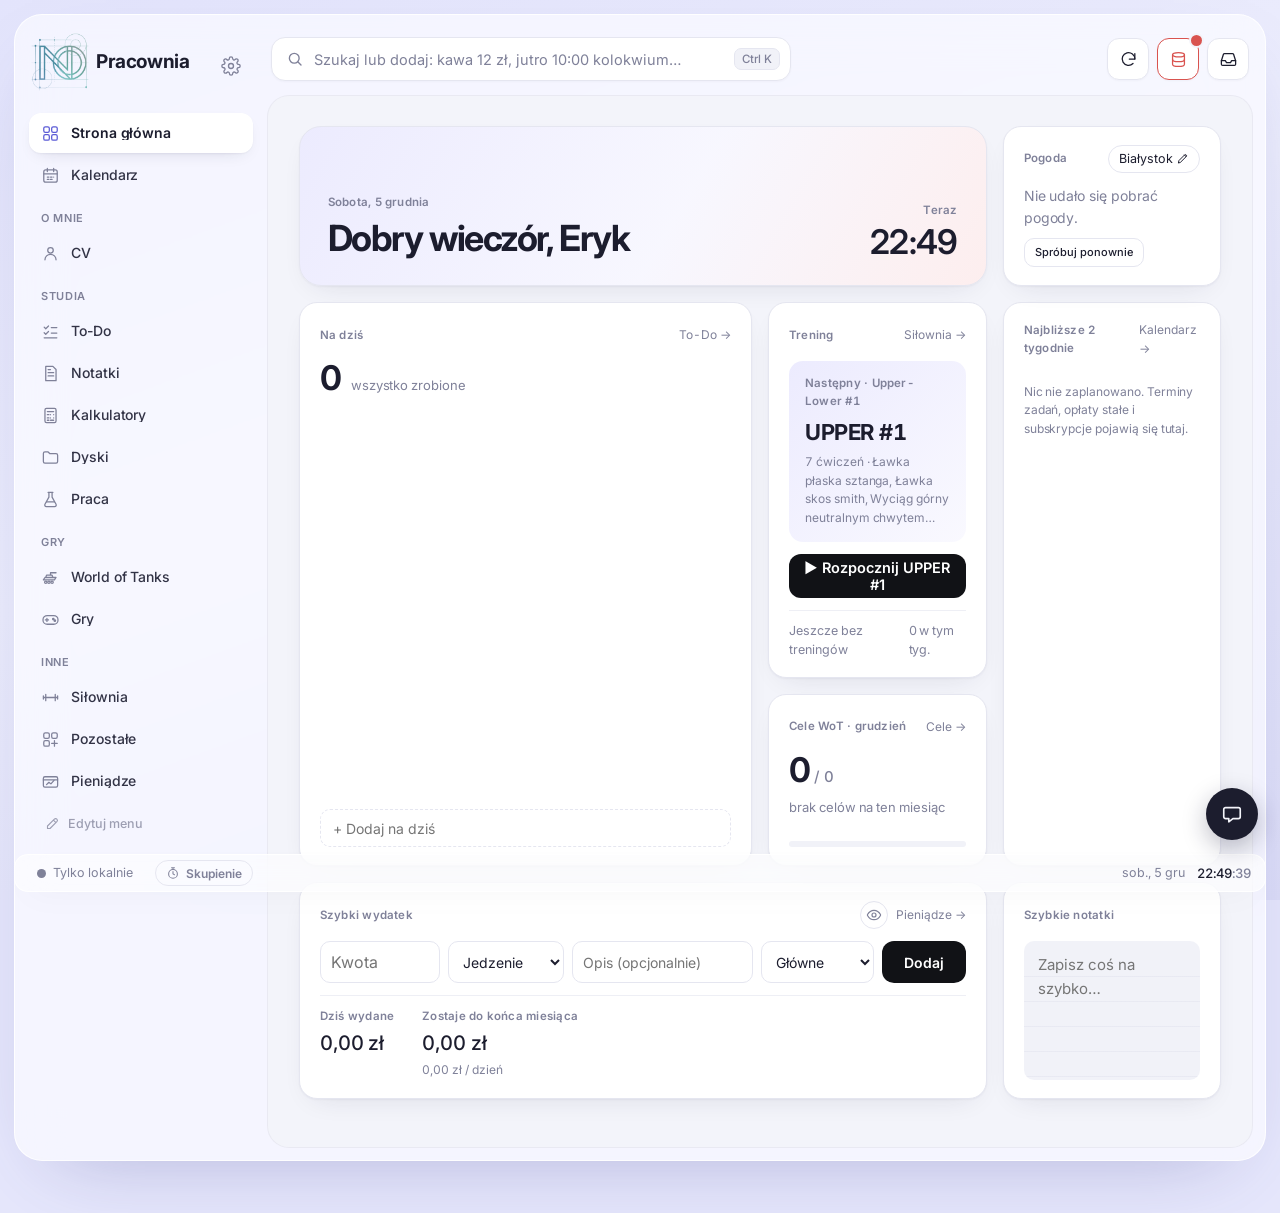
==== commit ecb8e539: "Skupienie: licznik Pomodoro w dolnym pasku (statystyka dnia, powiadomienie, zapis w arkuszu) Co-Auth" ====
--- a/index.html
+++ b/index.html
@@ -30,42 +30,43 @@
 <link rel="stylesheet" href="https://fonts.googleapis.com/css2?family=Inter:wght@400;500;600;700&family=Space+Grotesk:wght@500;600;700&display=swap">
 
 <!-- style — w tej kolejności -->
-<link rel="stylesheet" href="css/01-zmienne-i-podstawy.css?v=91">
-<link rel="stylesheet" href="css/02-naglowek-i-menu.css?v=91">
-<link rel="stylesheet" href="css/03-uklad-strony.css?v=91">
-<link rel="stylesheet" href="css/04-world-of-tanks.css?v=91">
-<link rel="stylesheet" href="css/05-cv.css?v=91">
-<link rel="stylesheet" href="css/06-silownia.css?v=91">
-<link rel="stylesheet" href="css/07-todo.css?v=91">
-<link rel="stylesheet" href="css/08-notatki.css?v=91">
-<link rel="stylesheet" href="css/09-telefon.css?v=91">
-<link rel="stylesheet" href="css/10-kalkulatory.css?v=91">
-<link rel="stylesheet" href="css/11-posiadowki.css?v=91">
-<link rel="stylesheet" href="css/12-dyski.css?v=91">
-<link rel="stylesheet" href="css/13-strona-glowna-i-pasek.css?v=91">
-<link rel="stylesheet" href="css/15-subskrypcje.css?v=91">
-<link rel="stylesheet" href="css/17-pieniadze.css?v=91">
-<link rel="stylesheet" href="css/18-finanse.css?v=91">
-<link rel="stylesheet" href="css/20-skrzynka.css?v=91">
-<link rel="stylesheet" href="css/21-kopia-zapasowa.css?v=91">
-<link rel="stylesheet" href="css/24-wot-cele.css?v=91">
-<link rel="stylesheet" href="css/25-ustawienia.css?v=91">
-<link rel="stylesheet" href="css/26-kalendarz.css?v=91">
-<link rel="stylesheet" href="css/27-pulpit.css?v=91">
-<link rel="stylesheet" href="css/28-wykresy.css?v=91">
-<link rel="stylesheet" href="css/29-ukryj-kwoty.css?v=91">
-<link rel="stylesheet" href="css/30-widzet.css?v=91">
-<link rel="stylesheet" href="css/31-animacje-okien.css?v=91">
-<link rel="stylesheet" href="css/32-wyglad-nowoczesny.css?v=91">
-<link rel="stylesheet" href="css/33-wot-zakupy.css?v=91">
-<link rel="stylesheet" href="css/34-wot-garaz.css?v=91">
-<link rel="stylesheet" href="css/35-uklad.css?v=91">
-<link rel="stylesheet" href="css/36-wot-zasoby.css?v=91">
-<link rel="stylesheet" href="css/37-wot-tryby.css?v=91">
-<link rel="stylesheet" href="css/38-gierki.css?v=91">
-<link rel="stylesheet" href="css/39-notatki-word.css?v=91">
-<link rel="stylesheet" href="css/40-czat-ai.css?v=91">
-<link rel="stylesheet" href="css/23-wyglad-pillio.css?v=91">
+<link rel="stylesheet" href="css/01-zmienne-i-podstawy.css?v=92">
+<link rel="stylesheet" href="css/02-naglowek-i-menu.css?v=92">
+<link rel="stylesheet" href="css/03-uklad-strony.css?v=92">
+<link rel="stylesheet" href="css/04-world-of-tanks.css?v=92">
+<link rel="stylesheet" href="css/05-cv.css?v=92">
+<link rel="stylesheet" href="css/06-silownia.css?v=92">
+<link rel="stylesheet" href="css/07-todo.css?v=92">
+<link rel="stylesheet" href="css/08-notatki.css?v=92">
+<link rel="stylesheet" href="css/09-telefon.css?v=92">
+<link rel="stylesheet" href="css/10-kalkulatory.css?v=92">
+<link rel="stylesheet" href="css/11-posiadowki.css?v=92">
+<link rel="stylesheet" href="css/12-dyski.css?v=92">
+<link rel="stylesheet" href="css/13-strona-glowna-i-pasek.css?v=92">
+<link rel="stylesheet" href="css/15-subskrypcje.css?v=92">
+<link rel="stylesheet" href="css/17-pieniadze.css?v=92">
+<link rel="stylesheet" href="css/18-finanse.css?v=92">
+<link rel="stylesheet" href="css/20-skrzynka.css?v=92">
+<link rel="stylesheet" href="css/21-kopia-zapasowa.css?v=92">
+<link rel="stylesheet" href="css/24-wot-cele.css?v=92">
+<link rel="stylesheet" href="css/25-ustawienia.css?v=92">
+<link rel="stylesheet" href="css/26-kalendarz.css?v=92">
+<link rel="stylesheet" href="css/27-pulpit.css?v=92">
+<link rel="stylesheet" href="css/28-wykresy.css?v=92">
+<link rel="stylesheet" href="css/29-ukryj-kwoty.css?v=92">
+<link rel="stylesheet" href="css/30-widzet.css?v=92">
+<link rel="stylesheet" href="css/31-animacje-okien.css?v=92">
+<link rel="stylesheet" href="css/32-wyglad-nowoczesny.css?v=92">
+<link rel="stylesheet" href="css/33-wot-zakupy.css?v=92">
+<link rel="stylesheet" href="css/34-wot-garaz.css?v=92">
+<link rel="stylesheet" href="css/35-uklad.css?v=92">
+<link rel="stylesheet" href="css/36-wot-zasoby.css?v=92">
+<link rel="stylesheet" href="css/37-wot-tryby.css?v=92">
+<link rel="stylesheet" href="css/38-gierki.css?v=92">
+<link rel="stylesheet" href="css/39-notatki-word.css?v=92">
+<link rel="stylesheet" href="css/40-czat-ai.css?v=92">
+<link rel="stylesheet" href="css/41-skupienie.css?v=92">
+<link rel="stylesheet" href="css/23-wyglad-pillio.css?v=92">
 </head>
 <body>
 
@@ -117,55 +118,56 @@
 </div>
 
 <!-- skrypty — w tej kolejności (każdy plik ma na górze opis, co zawiera) -->
-<script src="js/00-ustawienia.js?v=91"></script>
-<script src="js/01-dane.js?v=91"></script>
-<script src="js/02-narzedzia.js?v=91"></script>
-<script src="js/03-strona-glowna-i-cv.js?v=91"></script>
-<script src="js/04-world-of-tanks.js?v=91"></script>
-<script src="js/05-todo.js?v=91"></script>
-<script src="js/06-notatki.js?v=91"></script>
-<script src="js/07-silownia.js?v=91"></script>
-<script src="js/08-posiadowki.js?v=91"></script>
-<script src="js/09-kalkulatory.js?v=91"></script>
-<script src="js/10-dyski.js?v=91"></script>
-<script src="js/11-pasek-dolny.js?v=91"></script>
-<script src="js/12-synchronizacja.js?v=91"></script>
-<script src="js/15-subskrypcje.js?v=91"></script>
-<script src="js/16-pieniadze.js?v=91"></script>
-<script src="js/17-finanse.js?v=91"></script>
-<script src="js/18-cv.js?v=91"></script>
-<script src="js/19-skrzynka.js?v=91"></script>
-<script src="js/20-kopia-zapasowa.js?v=91"></script>
-<script src="js/22-wyszukiwarka.js?v=91"></script>
-<script src="js/23-wot-cele.js?v=91"></script>
-<script src="js/24-ustawienia.js?v=91"></script>
-<script src="js/25-kalendarz.js?v=91"></script>
-<script src="js/26-pulpit.js?v=91"></script>
-<script src="js/27-wykresy.js?v=91"></script>
-<script src="js/28-postepy.js?v=91"></script>
-<script src="js/29-pozostale.js?v=91"></script>
-<script src="js/30-zdjecia-notatek.js?v=91"></script>
-<script src="js/31-odswiez.js?v=91"></script>
-<script src="js/32-pdf.js?v=91"></script>
-<script src="js/33-strony-a4.js?v=91"></script>
-<script src="js/34-zip.js?v=91"></script>
-<script src="js/35-docx.js?v=91"></script>
-<script src="js/36-szybko-dodaj.js?v=91"></script>
-<script src="js/37-skrypt-i-zdjecia.js?v=91"></script>
-<script src="js/38-ukryj-kwoty.js?v=91"></script>
-<script src="js/39-widzet.js?v=91"></script>
-<script src="js/40-animacje-okien.js?v=91"></script>
-<script src="js/41-wot-zakupy.js?v=91"></script>
-<script src="js/42-wot-garaz.js?v=91"></script>
-<script src="js/43-uklad.js?v=91"></script>
-<script src="js/44-wot-zasoby.js?v=91"></script>
-<script src="js/45-wot-tryby.js?v=91"></script>
-<script src="js/46-gierki.js?v=91"></script>
-<script src="js/47-gra-kulki.js?v=91"></script>
-<script src="js/48-notatki-word.js?v=91"></script>
-<script src="js/49-czat-ai.js?v=91"></script>
-<script src="js/13-router.js?v=91"></script>
-<script src="js/14-szkice-formularzy.js?v=91"></script>
+<script src="js/00-ustawienia.js?v=92"></script>
+<script src="js/01-dane.js?v=92"></script>
+<script src="js/02-narzedzia.js?v=92"></script>
+<script src="js/03-strona-glowna-i-cv.js?v=92"></script>
+<script src="js/04-world-of-tanks.js?v=92"></script>
+<script src="js/05-todo.js?v=92"></script>
+<script src="js/06-notatki.js?v=92"></script>
+<script src="js/07-silownia.js?v=92"></script>
+<script src="js/08-posiadowki.js?v=92"></script>
+<script src="js/09-kalkulatory.js?v=92"></script>
+<script src="js/10-dyski.js?v=92"></script>
+<script src="js/11-pasek-dolny.js?v=92"></script>
+<script src="js/12-synchronizacja.js?v=92"></script>
+<script src="js/15-subskrypcje.js?v=92"></script>
+<script src="js/16-pieniadze.js?v=92"></script>
+<script src="js/17-finanse.js?v=92"></script>
+<script src="js/18-cv.js?v=92"></script>
+<script src="js/19-skrzynka.js?v=92"></script>
+<script src="js/20-kopia-zapasowa.js?v=92"></script>
+<script src="js/22-wyszukiwarka.js?v=92"></script>
+<script src="js/23-wot-cele.js?v=92"></script>
+<script src="js/24-ustawienia.js?v=92"></script>
+<script src="js/25-kalendarz.js?v=92"></script>
+<script src="js/26-pulpit.js?v=92"></script>
+<script src="js/27-wykresy.js?v=92"></script>
+<script src="js/28-postepy.js?v=92"></script>
+<script src="js/29-pozostale.js?v=92"></script>
+<script src="js/30-zdjecia-notatek.js?v=92"></script>
+<script src="js/31-odswiez.js?v=92"></script>
+<script src="js/32-pdf.js?v=92"></script>
+<script src="js/33-strony-a4.js?v=92"></script>
+<script src="js/34-zip.js?v=92"></script>
+<script src="js/35-docx.js?v=92"></script>
+<script src="js/36-szybko-dodaj.js?v=92"></script>
+<script src="js/37-skrypt-i-zdjecia.js?v=92"></script>
+<script src="js/38-ukryj-kwoty.js?v=92"></script>
+<script src="js/39-widzet.js?v=92"></script>
+<script src="js/40-animacje-okien.js?v=92"></script>
+<script src="js/41-wot-zakupy.js?v=92"></script>
+<script src="js/42-wot-garaz.js?v=92"></script>
+<script src="js/43-uklad.js?v=92"></script>
+<script src="js/44-wot-zasoby.js?v=92"></script>
+<script src="js/45-wot-tryby.js?v=92"></script>
+<script src="js/46-gierki.js?v=92"></script>
+<script src="js/47-gra-kulki.js?v=92"></script>
+<script src="js/48-notatki-word.js?v=92"></script>
+<script src="js/49-czat-ai.js?v=92"></script>
+<script src="js/50-skupienie.js?v=92"></script>
+<script src="js/13-router.js?v=92"></script>
+<script src="js/14-szkice-formularzy.js?v=92"></script>
 <!-- aplikacja (PWA): sw.js trzyma kopię strony do pracy offline i zawsze pobiera świeże pliki, gdy jest internet -->
 <script>if('serviceWorker' in navigator && (location.protocol==='https:'||location.hostname==='localhost')) addEventListener('load',()=>navigator.serviceWorker.register('sw.js').catch(()=>{}));</script>
 </body>
--- a/css/41-skupienie.css
+++ b/css/41-skupienie.css
@@ -0,0 +1,22 @@
+/* ════════ Skupienie — licznik Pomodoro (js/50-skupienie.js) ════════ */
+.fo-b{display:inline-flex;align-items:center;gap:6px;height:26px;padding:0 10px;margin-left:8px;border:1px solid var(--line);border-radius:999px;background:none;color:var(--muted);font:600 12px var(--f-body);font-variant-numeric:tabular-nums;cursor:pointer}
+.fo-b svg{width:14px;height:14px;fill:none;stroke:currentColor;stroke-width:1.8;stroke-linecap:round;stroke-linejoin:round}
+.fo-b:hover{color:var(--ink)}
+.fo-b[data-s="praca"]{color:#fff;background:var(--accent);border-color:var(--accent)}
+.fo-b[data-s="przerwa"]{color:#fff;background:#22b07d;border-color:#22b07d}
+.fo-pop{position:fixed;left:18px;bottom:calc(var(--sbar-h,40px) + 14px);z-index:62;width:min(300px,calc(100vw - 24px));padding:16px;border:1px solid var(--line);border-radius:20px;background:var(--surface,#fff);box-shadow:0 18px 60px rgba(20,22,50,.28);animation:aiIn .2s ease}
+.fo-faza{text-align:center;font:600 12.5px var(--f-body);color:var(--muted);margin-bottom:10px}
+.fo-kolo{width:150px;height:150px;margin:0 auto 12px;border-radius:50%;display:grid;place-items:center;background:radial-gradient(closest-side,var(--surface,#fff) 86%,transparent 87%),conic-gradient(var(--accent) calc(var(--p)*360deg),color-mix(in srgb,var(--ink) 9%,transparent) 0)}
+.fo-kolo b{font:600 34px var(--f-display);letter-spacing:-.02em;font-variant-numeric:tabular-nums}
+.fo-btn{display:flex;gap:6px;justify-content:center;margin-bottom:12px}
+.fo-co{display:flex;flex-direction:column;gap:5px;margin-bottom:10px}
+.fo-co select{height:34px;border:1px solid var(--line);border-radius:10px;background:var(--surface,#fff);color:var(--ink);font:500 13px var(--f-body);padding:0 8px;min-width:0}
+.fo-ust{display:grid;grid-template-columns:repeat(4,1fr);gap:6px;margin-bottom:12px}
+.fo-ust label{display:flex;flex-direction:column;gap:3px;font-size:10.5px;font-weight:600;color:var(--muted);text-transform:uppercase;letter-spacing:.04em}
+.fo-ust input{width:100%;height:32px;border:1px solid var(--line);border-radius:9px;background:var(--surface,#fff);color:var(--ink);font:600 13px var(--f-display);text-align:center}
+.fo-stat{display:flex;align-items:flex-end;justify-content:space-between;gap:10px;padding-top:10px;border-top:1px solid var(--line);font-size:12.5px;color:var(--muted)}
+.fo-stat b{color:var(--ink);font-family:var(--f-display)}
+.fo-slupki{display:flex;align-items:flex-end;gap:3px;height:34px}
+.fo-slupki i{width:7px;border-radius:3px;background:color-mix(in srgb,var(--ink) 14%,transparent)}
+.fo-slupki i.dzis{background:var(--accent)}
+@media (max-width:620px){ .fo-b span{display:none} .fo-b[data-s="praca"] span,.fo-b[data-s="przerwa"] span{display:inline} .fo-pop{left:8px} }
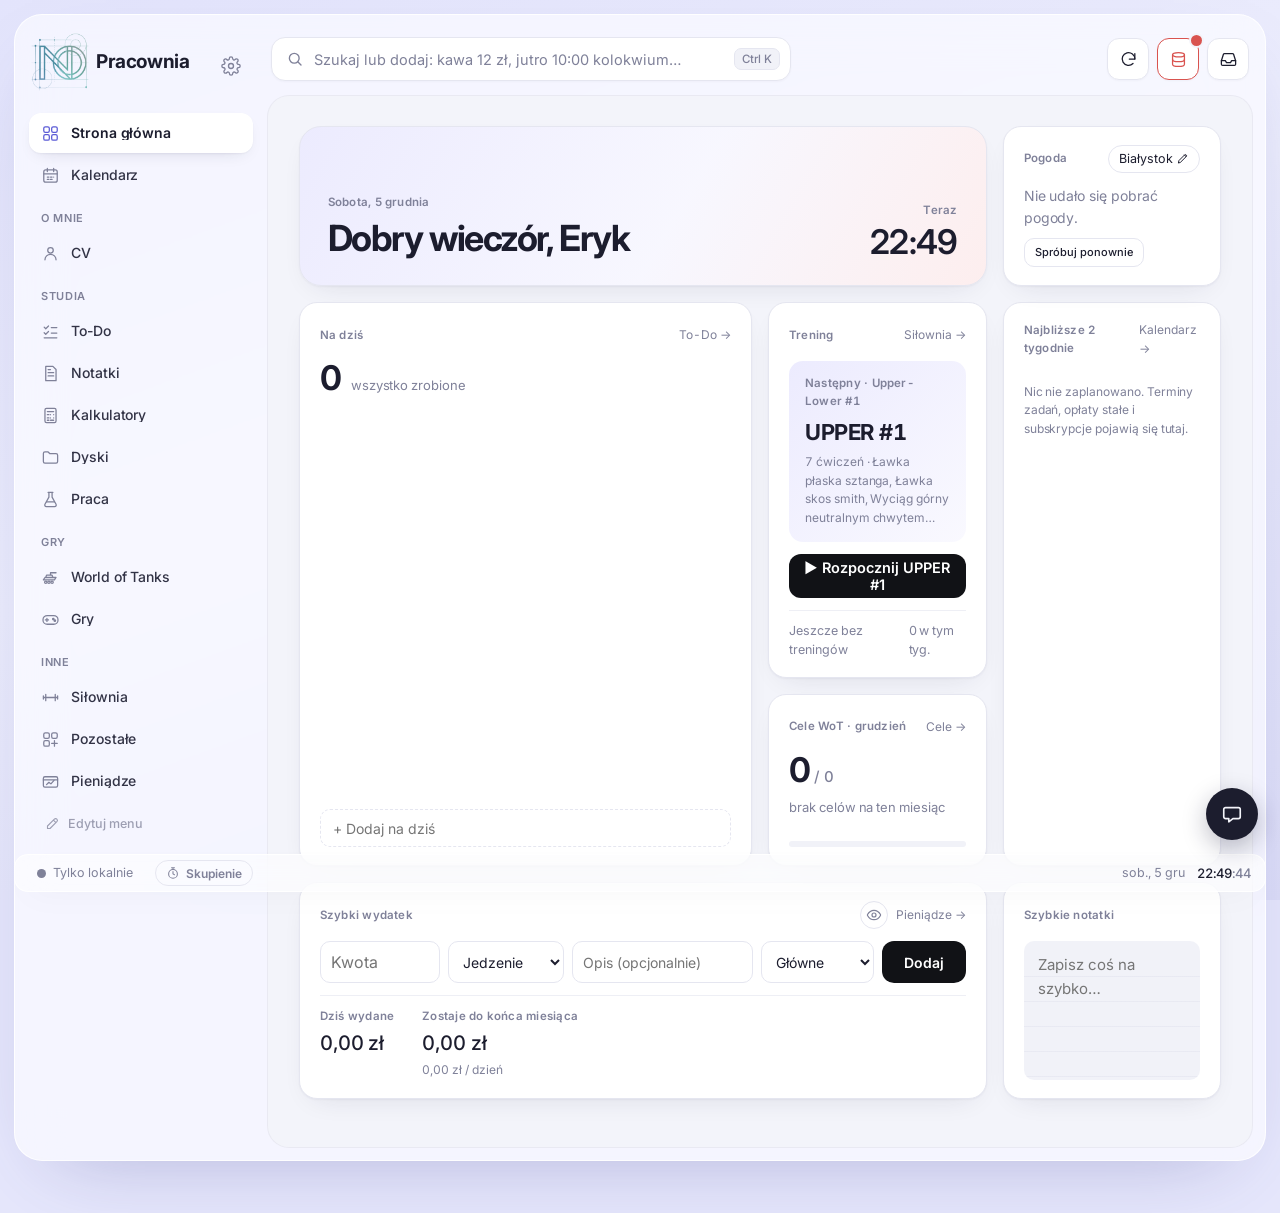
==== commit a33b6d0d: "Asystent AI: tylko Gemini z darmowym kluczem z Google AI Studio (instrukcja, darmowe modele na górze" ====
--- a/index.html
+++ b/index.html
@@ -30,43 +30,43 @@
 <link rel="stylesheet" href="https://fonts.googleapis.com/css2?family=Inter:wght@400;500;600;700&family=Space+Grotesk:wght@500;600;700&display=swap">
 
 <!-- style — w tej kolejności -->
-<link rel="stylesheet" href="css/01-zmienne-i-podstawy.css?v=92">
-<link rel="stylesheet" href="css/02-naglowek-i-menu.css?v=92">
-<link rel="stylesheet" href="css/03-uklad-strony.css?v=92">
-<link rel="stylesheet" href="css/04-world-of-tanks.css?v=92">
-<link rel="stylesheet" href="css/05-cv.css?v=92">
-<link rel="stylesheet" href="css/06-silownia.css?v=92">
-<link rel="stylesheet" href="css/07-todo.css?v=92">
-<link rel="stylesheet" href="css/08-notatki.css?v=92">
-<link rel="stylesheet" href="css/09-telefon.css?v=92">
-<link rel="stylesheet" href="css/10-kalkulatory.css?v=92">
-<link rel="stylesheet" href="css/11-posiadowki.css?v=92">
-<link rel="stylesheet" href="css/12-dyski.css?v=92">
-<link rel="stylesheet" href="css/13-strona-glowna-i-pasek.css?v=92">
-<link rel="stylesheet" href="css/15-subskrypcje.css?v=92">
-<link rel="stylesheet" href="css/17-pieniadze.css?v=92">
-<link rel="stylesheet" href="css/18-finanse.css?v=92">
-<link rel="stylesheet" href="css/20-skrzynka.css?v=92">
-<link rel="stylesheet" href="css/21-kopia-zapasowa.css?v=92">
-<link rel="stylesheet" href="css/24-wot-cele.css?v=92">
-<link rel="stylesheet" href="css/25-ustawienia.css?v=92">
-<link rel="stylesheet" href="css/26-kalendarz.css?v=92">
-<link rel="stylesheet" href="css/27-pulpit.css?v=92">
-<link rel="stylesheet" href="css/28-wykresy.css?v=92">
-<link rel="stylesheet" href="css/29-ukryj-kwoty.css?v=92">
-<link rel="stylesheet" href="css/30-widzet.css?v=92">
-<link rel="stylesheet" href="css/31-animacje-okien.css?v=92">
-<link rel="stylesheet" href="css/32-wyglad-nowoczesny.css?v=92">
-<link rel="stylesheet" href="css/33-wot-zakupy.css?v=92">
-<link rel="stylesheet" href="css/34-wot-garaz.css?v=92">
-<link rel="stylesheet" href="css/35-uklad.css?v=92">
-<link rel="stylesheet" href="css/36-wot-zasoby.css?v=92">
-<link rel="stylesheet" href="css/37-wot-tryby.css?v=92">
-<link rel="stylesheet" href="css/38-gierki.css?v=92">
-<link rel="stylesheet" href="css/39-notatki-word.css?v=92">
-<link rel="stylesheet" href="css/40-czat-ai.css?v=92">
-<link rel="stylesheet" href="css/41-skupienie.css?v=92">
-<link rel="stylesheet" href="css/23-wyglad-pillio.css?v=92">
+<link rel="stylesheet" href="css/01-zmienne-i-podstawy.css?v=93">
+<link rel="stylesheet" href="css/02-naglowek-i-menu.css?v=93">
+<link rel="stylesheet" href="css/03-uklad-strony.css?v=93">
+<link rel="stylesheet" href="css/04-world-of-tanks.css?v=93">
+<link rel="stylesheet" href="css/05-cv.css?v=93">
+<link rel="stylesheet" href="css/06-silownia.css?v=93">
+<link rel="stylesheet" href="css/07-todo.css?v=93">
+<link rel="stylesheet" href="css/08-notatki.css?v=93">
+<link rel="stylesheet" href="css/09-telefon.css?v=93">
+<link rel="stylesheet" href="css/10-kalkulatory.css?v=93">
+<link rel="stylesheet" href="css/11-posiadowki.css?v=93">
+<link rel="stylesheet" href="css/12-dyski.css?v=93">
+<link rel="stylesheet" href="css/13-strona-glowna-i-pasek.css?v=93">
+<link rel="stylesheet" href="css/15-subskrypcje.css?v=93">
+<link rel="stylesheet" href="css/17-pieniadze.css?v=93">
+<link rel="stylesheet" href="css/18-finanse.css?v=93">
+<link rel="stylesheet" href="css/20-skrzynka.css?v=93">
+<link rel="stylesheet" href="css/21-kopia-zapasowa.css?v=93">
+<link rel="stylesheet" href="css/24-wot-cele.css?v=93">
+<link rel="stylesheet" href="css/25-ustawienia.css?v=93">
+<link rel="stylesheet" href="css/26-kalendarz.css?v=93">
+<link rel="stylesheet" href="css/27-pulpit.css?v=93">
+<link rel="stylesheet" href="css/28-wykresy.css?v=93">
+<link rel="stylesheet" href="css/29-ukryj-kwoty.css?v=93">
+<link rel="stylesheet" href="css/30-widzet.css?v=93">
+<link rel="stylesheet" href="css/31-animacje-okien.css?v=93">
+<link rel="stylesheet" href="css/32-wyglad-nowoczesny.css?v=93">
+<link rel="stylesheet" href="css/33-wot-zakupy.css?v=93">
+<link rel="stylesheet" href="css/34-wot-garaz.css?v=93">
+<link rel="stylesheet" href="css/35-uklad.css?v=93">
+<link rel="stylesheet" href="css/36-wot-zasoby.css?v=93">
+<link rel="stylesheet" href="css/37-wot-tryby.css?v=93">
+<link rel="stylesheet" href="css/38-gierki.css?v=93">
+<link rel="stylesheet" href="css/39-notatki-word.css?v=93">
+<link rel="stylesheet" href="css/40-czat-ai.css?v=93">
+<link rel="stylesheet" href="css/41-skupienie.css?v=93">
+<link rel="stylesheet" href="css/23-wyglad-pillio.css?v=93">
 </head>
 <body>
 
@@ -118,56 +118,56 @@
 </div>
 
 <!-- skrypty — w tej kolejności (każdy plik ma na górze opis, co zawiera) -->
-<script src="js/00-ustawienia.js?v=92"></script>
-<script src="js/01-dane.js?v=92"></script>
-<script src="js/02-narzedzia.js?v=92"></script>
-<script src="js/03-strona-glowna-i-cv.js?v=92"></script>
-<script src="js/04-world-of-tanks.js?v=92"></script>
-<script src="js/05-todo.js?v=92"></script>
-<script src="js/06-notatki.js?v=92"></script>
-<script src="js/07-silownia.js?v=92"></script>
-<script src="js/08-posiadowki.js?v=92"></script>
-<script src="js/09-kalkulatory.js?v=92"></script>
-<script src="js/10-dyski.js?v=92"></script>
-<script src="js/11-pasek-dolny.js?v=92"></script>
-<script src="js/12-synchronizacja.js?v=92"></script>
-<script src="js/15-subskrypcje.js?v=92"></script>
-<script src="js/16-pieniadze.js?v=92"></script>
-<script src="js/17-finanse.js?v=92"></script>
-<script src="js/18-cv.js?v=92"></script>
-<script src="js/19-skrzynka.js?v=92"></script>
-<script src="js/20-kopia-zapasowa.js?v=92"></script>
-<script src="js/22-wyszukiwarka.js?v=92"></script>
-<script src="js/23-wot-cele.js?v=92"></script>
-<script src="js/24-ustawienia.js?v=92"></script>
-<script src="js/25-kalendarz.js?v=92"></script>
-<script src="js/26-pulpit.js?v=92"></script>
-<script src="js/27-wykresy.js?v=92"></script>
-<script src="js/28-postepy.js?v=92"></script>
-<script src="js/29-pozostale.js?v=92"></script>
-<script src="js/30-zdjecia-notatek.js?v=92"></script>
-<script src="js/31-odswiez.js?v=92"></script>
-<script src="js/32-pdf.js?v=92"></script>
-<script src="js/33-strony-a4.js?v=92"></script>
-<script src="js/34-zip.js?v=92"></script>
-<script src="js/35-docx.js?v=92"></script>
-<script src="js/36-szybko-dodaj.js?v=92"></script>
-<script src="js/37-skrypt-i-zdjecia.js?v=92"></script>
-<script src="js/38-ukryj-kwoty.js?v=92"></script>
-<script src="js/39-widzet.js?v=92"></script>
-<script src="js/40-animacje-okien.js?v=92"></script>
-<script src="js/41-wot-zakupy.js?v=92"></script>
-<script src="js/42-wot-garaz.js?v=92"></script>
-<script src="js/43-uklad.js?v=92"></script>
-<script src="js/44-wot-zasoby.js?v=92"></script>
-<script src="js/45-wot-tryby.js?v=92"></script>
-<script src="js/46-gierki.js?v=92"></script>
-<script src="js/47-gra-kulki.js?v=92"></script>
-<script src="js/48-notatki-word.js?v=92"></script>
-<script src="js/49-czat-ai.js?v=92"></script>
-<script src="js/50-skupienie.js?v=92"></script>
-<script src="js/13-router.js?v=92"></script>
-<script src="js/14-szkice-formularzy.js?v=92"></script>
+<script src="js/00-ustawienia.js?v=93"></script>
+<script src="js/01-dane.js?v=93"></script>
+<script src="js/02-narzedzia.js?v=93"></script>
+<script src="js/03-strona-glowna-i-cv.js?v=93"></script>
+<script src="js/04-world-of-tanks.js?v=93"></script>
+<script src="js/05-todo.js?v=93"></script>
+<script src="js/06-notatki.js?v=93"></script>
+<script src="js/07-silownia.js?v=93"></script>
+<script src="js/08-posiadowki.js?v=93"></script>
+<script src="js/09-kalkulatory.js?v=93"></script>
+<script src="js/10-dyski.js?v=93"></script>
+<script src="js/11-pasek-dolny.js?v=93"></script>
+<script src="js/12-synchronizacja.js?v=93"></script>
+<script src="js/15-subskrypcje.js?v=93"></script>
+<script src="js/16-pieniadze.js?v=93"></script>
+<script src="js/17-finanse.js?v=93"></script>
+<script src="js/18-cv.js?v=93"></script>
+<script src="js/19-skrzynka.js?v=93"></script>
+<script src="js/20-kopia-zapasowa.js?v=93"></script>
+<script src="js/22-wyszukiwarka.js?v=93"></script>
+<script src="js/23-wot-cele.js?v=93"></script>
+<script src="js/24-ustawienia.js?v=93"></script>
+<script src="js/25-kalendarz.js?v=93"></script>
+<script src="js/26-pulpit.js?v=93"></script>
+<script src="js/27-wykresy.js?v=93"></script>
+<script src="js/28-postepy.js?v=93"></script>
+<script src="js/29-pozostale.js?v=93"></script>
+<script src="js/30-zdjecia-notatek.js?v=93"></script>
+<script src="js/31-odswiez.js?v=93"></script>
+<script src="js/32-pdf.js?v=93"></script>
+<script src="js/33-strony-a4.js?v=93"></script>
+<script src="js/34-zip.js?v=93"></script>
+<script src="js/35-docx.js?v=93"></script>
+<script src="js/36-szybko-dodaj.js?v=93"></script>
+<script src="js/37-skrypt-i-zdjecia.js?v=93"></script>
+<script src="js/38-ukryj-kwoty.js?v=93"></script>
+<script src="js/39-widzet.js?v=93"></script>
+<script src="js/40-animacje-okien.js?v=93"></script>
+<script src="js/41-wot-zakupy.js?v=93"></script>
+<script src="js/42-wot-garaz.js?v=93"></script>
+<script src="js/43-uklad.js?v=93"></script>
+<script src="js/44-wot-zasoby.js?v=93"></script>
+<script src="js/45-wot-tryby.js?v=93"></script>
+<script src="js/46-gierki.js?v=93"></script>
+<script src="js/47-gra-kulki.js?v=93"></script>
+<script src="js/48-notatki-word.js?v=93"></script>
+<script src="js/49-czat-ai.js?v=93"></script>
+<script src="js/50-skupienie.js?v=93"></script>
+<script src="js/13-router.js?v=93"></script>
+<script src="js/14-szkice-formularzy.js?v=93"></script>
 <!-- aplikacja (PWA): sw.js trzyma kopię strony do pracy offline i zawsze pobiera świeże pliki, gdy jest internet -->
 <script>if('serviceWorker' in navigator && (location.protocol==='https:'||location.hostname==='localhost')) addEventListener('load',()=>navigator.serviceWorker.register('sw.js').catch(()=>{}));</script>
 </body>
--- a/css/40-czat-ai.css
+++ b/css/40-czat-ai.css
@@ -6,7 +6,8 @@
 .ai-panel{position:fixed;right:22px;bottom:calc(var(--sbar-h,40px) + 22px);z-index:61;width:min(400px,calc(100vw - 24px));height:min(600px,calc(100vh - var(--sbar-h,40px) - 60px));display:flex;flex-direction:column;background:var(--surface,#fff);border:1px solid var(--line);border-radius:20px;box-shadow:0 18px 60px rgba(20,22,50,.3);overflow:hidden;animation:aiIn .22s ease}
 @keyframes aiIn{from{opacity:0;transform:translateY(14px) scale(.97)}to{opacity:1;transform:none}}
 .ai-top{display:flex;align-items:center;gap:6px;padding:10px;border-bottom:1px solid var(--line)}
-.ai-sil{flex:none} .ai-sil button{padding:0 10px;font-size:12.5px}
+.ai-logo{flex:none;width:28px;height:28px;border-radius:9px;display:grid;place-items:center;background:linear-gradient(135deg,#4285F4,#9B72CB 55%,#D96570);color:#fff;font-size:15px}
+.ai-nazwa{flex:none;font:600 14px var(--f-display);margin-right:2px}
 .ai-model{flex:1;min-width:0;height:32px;border:1px solid var(--line);border-radius:10px;background:var(--surface,#fff);color:var(--ink);font:500 12.5px var(--f-body);padding:0 6px}
 .ai-ib{flex:none;width:32px;height:32px;border:0;border-radius:10px;background:none;color:var(--muted);cursor:pointer;display:grid;place-items:center}
 .ai-ib svg{width:18px;height:18px}
@@ -42,6 +43,7 @@
 .ai-f a{font-size:12px;color:var(--accent);text-decoration:none}
 .ai-chk{display:flex;gap:9px;align-items:flex-start;font-size:13px;line-height:1.4;cursor:pointer} .ai-chk input{margin-top:3px}
 .ai-pom{font-size:12px;color:var(--muted);line-height:1.5;margin:0}
+.ai-info ol{margin:6px 0 0;padding-left:20px} .ai-info li{margin:3px 0} .ai-info a{color:var(--accent)}
 .ai-info{margin:0;padding:10px 12px;border-radius:12px;background:color-mix(in srgb,var(--accent) 8%,transparent);font-size:13px;line-height:1.45}
 .ai-blad{margin:0;font-size:12.5px;color:var(--bad,#d64545)}
 .ai-ustb{display:flex;gap:8px;justify-content:space-between;margin-top:auto}
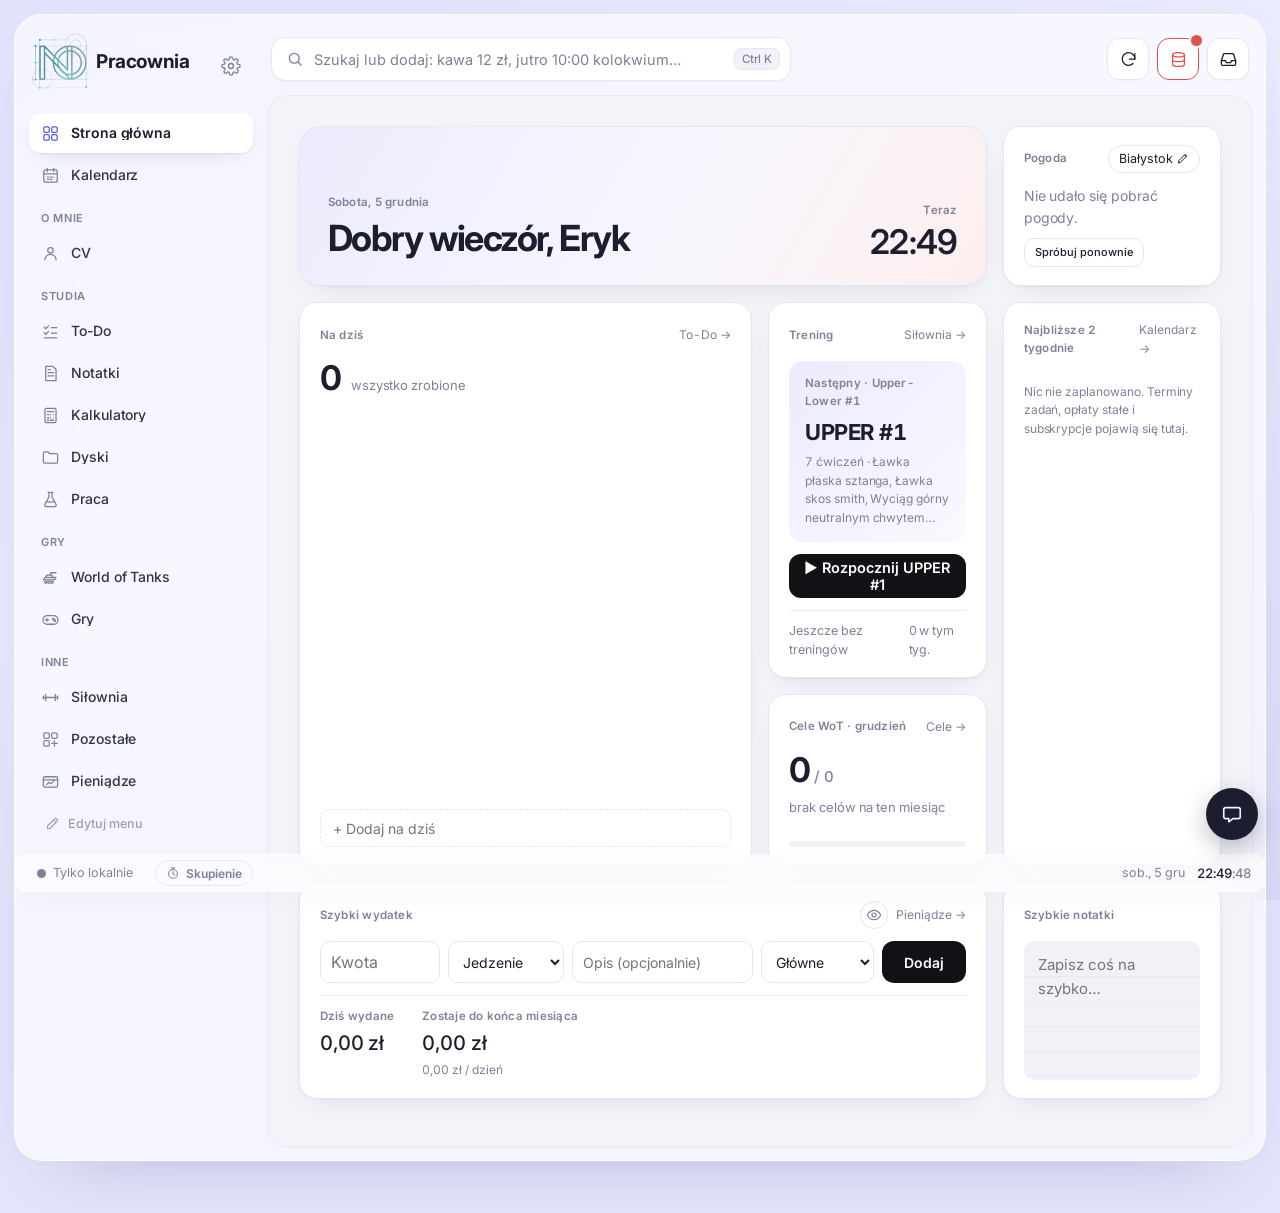
==== commit 9313fcb5: "Praca: kafelek Pliki — PDF-y na Dysku z podglądem bez pobierania (przeglądarka na komputerze, pdf.js" ====
--- a/index.html
+++ b/index.html
@@ -30,43 +30,44 @@
 <link rel="stylesheet" href="https://fonts.googleapis.com/css2?family=Inter:wght@400;500;600;700&family=Space+Grotesk:wght@500;600;700&display=swap">
 
 <!-- style — w tej kolejności -->
-<link rel="stylesheet" href="css/01-zmienne-i-podstawy.css?v=93">
-<link rel="stylesheet" href="css/02-naglowek-i-menu.css?v=93">
-<link rel="stylesheet" href="css/03-uklad-strony.css?v=93">
-<link rel="stylesheet" href="css/04-world-of-tanks.css?v=93">
-<link rel="stylesheet" href="css/05-cv.css?v=93">
-<link rel="stylesheet" href="css/06-silownia.css?v=93">
-<link rel="stylesheet" href="css/07-todo.css?v=93">
-<link rel="stylesheet" href="css/08-notatki.css?v=93">
-<link rel="stylesheet" href="css/09-telefon.css?v=93">
-<link rel="stylesheet" href="css/10-kalkulatory.css?v=93">
-<link rel="stylesheet" href="css/11-posiadowki.css?v=93">
-<link rel="stylesheet" href="css/12-dyski.css?v=93">
-<link rel="stylesheet" href="css/13-strona-glowna-i-pasek.css?v=93">
-<link rel="stylesheet" href="css/15-subskrypcje.css?v=93">
-<link rel="stylesheet" href="css/17-pieniadze.css?v=93">
-<link rel="stylesheet" href="css/18-finanse.css?v=93">
-<link rel="stylesheet" href="css/20-skrzynka.css?v=93">
-<link rel="stylesheet" href="css/21-kopia-zapasowa.css?v=93">
-<link rel="stylesheet" href="css/24-wot-cele.css?v=93">
-<link rel="stylesheet" href="css/25-ustawienia.css?v=93">
-<link rel="stylesheet" href="css/26-kalendarz.css?v=93">
-<link rel="stylesheet" href="css/27-pulpit.css?v=93">
-<link rel="stylesheet" href="css/28-wykresy.css?v=93">
-<link rel="stylesheet" href="css/29-ukryj-kwoty.css?v=93">
-<link rel="stylesheet" href="css/30-widzet.css?v=93">
-<link rel="stylesheet" href="css/31-animacje-okien.css?v=93">
-<link rel="stylesheet" href="css/32-wyglad-nowoczesny.css?v=93">
-<link rel="stylesheet" href="css/33-wot-zakupy.css?v=93">
-<link rel="stylesheet" href="css/34-wot-garaz.css?v=93">
-<link rel="stylesheet" href="css/35-uklad.css?v=93">
-<link rel="stylesheet" href="css/36-wot-zasoby.css?v=93">
-<link rel="stylesheet" href="css/37-wot-tryby.css?v=93">
-<link rel="stylesheet" href="css/38-gierki.css?v=93">
-<link rel="stylesheet" href="css/39-notatki-word.css?v=93">
-<link rel="stylesheet" href="css/40-czat-ai.css?v=93">
-<link rel="stylesheet" href="css/41-skupienie.css?v=93">
-<link rel="stylesheet" href="css/23-wyglad-pillio.css?v=93">
+<link rel="stylesheet" href="css/01-zmienne-i-podstawy.css?v=94">
+<link rel="stylesheet" href="css/02-naglowek-i-menu.css?v=94">
+<link rel="stylesheet" href="css/03-uklad-strony.css?v=94">
+<link rel="stylesheet" href="css/04-world-of-tanks.css?v=94">
+<link rel="stylesheet" href="css/05-cv.css?v=94">
+<link rel="stylesheet" href="css/06-silownia.css?v=94">
+<link rel="stylesheet" href="css/07-todo.css?v=94">
+<link rel="stylesheet" href="css/08-notatki.css?v=94">
+<link rel="stylesheet" href="css/09-telefon.css?v=94">
+<link rel="stylesheet" href="css/10-kalkulatory.css?v=94">
+<link rel="stylesheet" href="css/11-posiadowki.css?v=94">
+<link rel="stylesheet" href="css/12-dyski.css?v=94">
+<link rel="stylesheet" href="css/13-strona-glowna-i-pasek.css?v=94">
+<link rel="stylesheet" href="css/15-subskrypcje.css?v=94">
+<link rel="stylesheet" href="css/17-pieniadze.css?v=94">
+<link rel="stylesheet" href="css/18-finanse.css?v=94">
+<link rel="stylesheet" href="css/20-skrzynka.css?v=94">
+<link rel="stylesheet" href="css/21-kopia-zapasowa.css?v=94">
+<link rel="stylesheet" href="css/24-wot-cele.css?v=94">
+<link rel="stylesheet" href="css/25-ustawienia.css?v=94">
+<link rel="stylesheet" href="css/26-kalendarz.css?v=94">
+<link rel="stylesheet" href="css/27-pulpit.css?v=94">
+<link rel="stylesheet" href="css/28-wykresy.css?v=94">
+<link rel="stylesheet" href="css/29-ukryj-kwoty.css?v=94">
+<link rel="stylesheet" href="css/30-widzet.css?v=94">
+<link rel="stylesheet" href="css/31-animacje-okien.css?v=94">
+<link rel="stylesheet" href="css/32-wyglad-nowoczesny.css?v=94">
+<link rel="stylesheet" href="css/33-wot-zakupy.css?v=94">
+<link rel="stylesheet" href="css/34-wot-garaz.css?v=94">
+<link rel="stylesheet" href="css/35-uklad.css?v=94">
+<link rel="stylesheet" href="css/36-wot-zasoby.css?v=94">
+<link rel="stylesheet" href="css/37-wot-tryby.css?v=94">
+<link rel="stylesheet" href="css/38-gierki.css?v=94">
+<link rel="stylesheet" href="css/39-notatki-word.css?v=94">
+<link rel="stylesheet" href="css/40-czat-ai.css?v=94">
+<link rel="stylesheet" href="css/41-skupienie.css?v=94">
+<link rel="stylesheet" href="css/42-praca-pliki.css?v=94">
+<link rel="stylesheet" href="css/23-wyglad-pillio.css?v=94">
 </head>
 <body>
 
@@ -118,56 +119,57 @@
 </div>
 
 <!-- skrypty — w tej kolejności (każdy plik ma na górze opis, co zawiera) -->
-<script src="js/00-ustawienia.js?v=93"></script>
-<script src="js/01-dane.js?v=93"></script>
-<script src="js/02-narzedzia.js?v=93"></script>
-<script src="js/03-strona-glowna-i-cv.js?v=93"></script>
-<script src="js/04-world-of-tanks.js?v=93"></script>
-<script src="js/05-todo.js?v=93"></script>
-<script src="js/06-notatki.js?v=93"></script>
-<script src="js/07-silownia.js?v=93"></script>
-<script src="js/08-posiadowki.js?v=93"></script>
-<script src="js/09-kalkulatory.js?v=93"></script>
-<script src="js/10-dyski.js?v=93"></script>
-<script src="js/11-pasek-dolny.js?v=93"></script>
-<script src="js/12-synchronizacja.js?v=93"></script>
-<script src="js/15-subskrypcje.js?v=93"></script>
-<script src="js/16-pieniadze.js?v=93"></script>
-<script src="js/17-finanse.js?v=93"></script>
-<script src="js/18-cv.js?v=93"></script>
-<script src="js/19-skrzynka.js?v=93"></script>
-<script src="js/20-kopia-zapasowa.js?v=93"></script>
-<script src="js/22-wyszukiwarka.js?v=93"></script>
-<script src="js/23-wot-cele.js?v=93"></script>
-<script src="js/24-ustawienia.js?v=93"></script>
-<script src="js/25-kalendarz.js?v=93"></script>
-<script src="js/26-pulpit.js?v=93"></script>
-<script src="js/27-wykresy.js?v=93"></script>
-<script src="js/28-postepy.js?v=93"></script>
-<script src="js/29-pozostale.js?v=93"></script>
-<script src="js/30-zdjecia-notatek.js?v=93"></script>
-<script src="js/31-odswiez.js?v=93"></script>
-<script src="js/32-pdf.js?v=93"></script>
-<script src="js/33-strony-a4.js?v=93"></script>
-<script src="js/34-zip.js?v=93"></script>
-<script src="js/35-docx.js?v=93"></script>
-<script src="js/36-szybko-dodaj.js?v=93"></script>
-<script src="js/37-skrypt-i-zdjecia.js?v=93"></script>
-<script src="js/38-ukryj-kwoty.js?v=93"></script>
-<script src="js/39-widzet.js?v=93"></script>
-<script src="js/40-animacje-okien.js?v=93"></script>
-<script src="js/41-wot-zakupy.js?v=93"></script>
-<script src="js/42-wot-garaz.js?v=93"></script>
-<script src="js/43-uklad.js?v=93"></script>
-<script src="js/44-wot-zasoby.js?v=93"></script>
-<script src="js/45-wot-tryby.js?v=93"></script>
-<script src="js/46-gierki.js?v=93"></script>
-<script src="js/47-gra-kulki.js?v=93"></script>
-<script src="js/48-notatki-word.js?v=93"></script>
-<script src="js/49-czat-ai.js?v=93"></script>
-<script src="js/50-skupienie.js?v=93"></script>
-<script src="js/13-router.js?v=93"></script>
-<script src="js/14-szkice-formularzy.js?v=93"></script>
+<script src="js/00-ustawienia.js?v=94"></script>
+<script src="js/01-dane.js?v=94"></script>
+<script src="js/02-narzedzia.js?v=94"></script>
+<script src="js/03-strona-glowna-i-cv.js?v=94"></script>
+<script src="js/04-world-of-tanks.js?v=94"></script>
+<script src="js/05-todo.js?v=94"></script>
+<script src="js/06-notatki.js?v=94"></script>
+<script src="js/07-silownia.js?v=94"></script>
+<script src="js/08-posiadowki.js?v=94"></script>
+<script src="js/09-kalkulatory.js?v=94"></script>
+<script src="js/10-dyski.js?v=94"></script>
+<script src="js/11-pasek-dolny.js?v=94"></script>
+<script src="js/12-synchronizacja.js?v=94"></script>
+<script src="js/15-subskrypcje.js?v=94"></script>
+<script src="js/16-pieniadze.js?v=94"></script>
+<script src="js/17-finanse.js?v=94"></script>
+<script src="js/18-cv.js?v=94"></script>
+<script src="js/19-skrzynka.js?v=94"></script>
+<script src="js/20-kopia-zapasowa.js?v=94"></script>
+<script src="js/22-wyszukiwarka.js?v=94"></script>
+<script src="js/23-wot-cele.js?v=94"></script>
+<script src="js/24-ustawienia.js?v=94"></script>
+<script src="js/25-kalendarz.js?v=94"></script>
+<script src="js/26-pulpit.js?v=94"></script>
+<script src="js/27-wykresy.js?v=94"></script>
+<script src="js/28-postepy.js?v=94"></script>
+<script src="js/29-pozostale.js?v=94"></script>
+<script src="js/30-zdjecia-notatek.js?v=94"></script>
+<script src="js/31-odswiez.js?v=94"></script>
+<script src="js/32-pdf.js?v=94"></script>
+<script src="js/33-strony-a4.js?v=94"></script>
+<script src="js/34-zip.js?v=94"></script>
+<script src="js/35-docx.js?v=94"></script>
+<script src="js/36-szybko-dodaj.js?v=94"></script>
+<script src="js/37-skrypt-i-zdjecia.js?v=94"></script>
+<script src="js/38-ukryj-kwoty.js?v=94"></script>
+<script src="js/39-widzet.js?v=94"></script>
+<script src="js/40-animacje-okien.js?v=94"></script>
+<script src="js/41-wot-zakupy.js?v=94"></script>
+<script src="js/42-wot-garaz.js?v=94"></script>
+<script src="js/43-uklad.js?v=94"></script>
+<script src="js/44-wot-zasoby.js?v=94"></script>
+<script src="js/45-wot-tryby.js?v=94"></script>
+<script src="js/46-gierki.js?v=94"></script>
+<script src="js/47-gra-kulki.js?v=94"></script>
+<script src="js/48-notatki-word.js?v=94"></script>
+<script src="js/49-czat-ai.js?v=94"></script>
+<script src="js/50-skupienie.js?v=94"></script>
+<script src="js/51-praca-pliki.js?v=94"></script>
+<script src="js/13-router.js?v=94"></script>
+<script src="js/14-szkice-formularzy.js?v=94"></script>
 <!-- aplikacja (PWA): sw.js trzyma kopię strony do pracy offline i zawsze pobiera świeże pliki, gdy jest internet -->
 <script>if('serviceWorker' in navigator && (location.protocol==='https:'||location.hostname==='localhost')) addEventListener('load',()=>navigator.serviceWorker.register('sw.js').catch(()=>{}));</script>
 </body>
--- a/css/42-praca-pliki.css
+++ b/css/42-praca-pliki.css
@@ -0,0 +1,33 @@
+/* ════════ Praca → Pliki PDF (js/51-praca-pliki.js) ════════ */
+.pf-panel{width:min(760px,100%);transition:box-shadow .15s}
+.pf-panel.pf-drop{box-shadow:0 0 0 3px var(--accent)}
+.pf-bar{display:flex;gap:10px;align-items:center;margin:4px 0 6px}
+.pf-szuk{flex:1;display:flex;align-items:center;gap:8px;height:40px;padding:0 12px;border:1px solid var(--line);border-radius:12px;background:var(--surface,#fff)}
+.pf-szuk svg{width:16px;height:16px;fill:none;stroke:var(--muted);stroke-width:2;stroke-linecap:round;flex:none}
+.pf-szuk input{flex:1;min-width:0;border:0;background:none;color:var(--ink);font:500 14px var(--f-body);outline:none}
+.pf-dodaj{cursor:pointer;flex:none;display:inline-flex;align-items:center;height:40px}
+.pf-msg{min-height:1.2em;margin:0 2px 8px;font-size:12.5px;color:var(--muted)}
+.pf-l{list-style:none;margin:0;padding:0;border:1px solid var(--line);border-radius:14px;overflow:hidden;background:var(--surface,#fff)}
+.pf-it{display:flex;align-items:center;gap:4px;padding:6px 10px 6px 6px;border-top:1px solid var(--line)}
+.pf-it:first-child{border-top:0}
+.pf-otw{flex:1;min-width:0;display:grid;grid-template-columns:auto 1fr;grid-template-rows:auto auto;column-gap:12px;align-items:center;padding:6px;border:0;border-radius:10px;background:none;color:var(--ink);text-align:left;cursor:pointer}
+.pf-otw:hover{background:color-mix(in srgb,var(--accent) 6%,transparent)}
+.pf-ik{grid-row:span 2;width:38px;height:46px;border-radius:7px;display:grid;place-items:end center;padding-bottom:7px;background:linear-gradient(160deg,#ff6b6b,#d63a3a);color:#fff;font:700 9.5px var(--f-body);letter-spacing:.05em;box-shadow:inset -8px 8px 0 -4px rgba(255,255,255,.35)}
+.pf-n{font:600 14.5px var(--f-body);overflow:hidden;text-overflow:ellipsis;white-space:nowrap}
+.pf-meta{font-size:12px;color:var(--muted)} .pf-meta em{color:#E8890C;font-style:normal;font-weight:600}
+.pf-it .ai-ib svg{width:17px;height:17px;fill:none;stroke:currentColor;stroke-width:1.8;stroke-linecap:round;stroke-linejoin:round}
+.pf-it .del.armed{width:auto;padding:0 10px;height:28px;border-radius:999px;border:1px solid color-mix(in srgb,var(--bad,#d64545) 45%,transparent);background:color-mix(in srgb,var(--bad,#d64545) 12%,transparent);color:var(--bad,#d64545);font:600 12px var(--f-body)}
+.pf-pusto{padding:34px 16px;text-align:center;color:var(--muted);border:1px dashed var(--line);border-radius:14px}
+.pf-pom{font-size:12px;color:var(--muted);margin:12px 2px 0;line-height:1.5}
+/* podgląd na cały ekran */
+.pf-view{position:fixed;inset:0;z-index:80;display:flex;flex-direction:column;background:rgba(12,14,24,.92);animation:aiIn .2s ease}
+.pf-vtop{display:flex;align-items:center;gap:10px;padding:10px 14px;background:var(--surface,#fff);border-bottom:1px solid var(--line)}
+.pf-vn{flex:1;min-width:0;font:600 14.5px var(--f-body);overflow:hidden;text-overflow:ellipsis;white-space:nowrap}
+.pf-vz{display:flex;align-items:center;gap:4px;font:600 12.5px var(--f-body);color:var(--muted)} .pf-vz .ai-ib{font-size:18px} .pf-vs{margin-left:8px}
+.pf-vbody{flex:1;min-height:0;overflow:auto;display:flex;flex-direction:column;align-items:center;gap:10px;padding:8px}
+.pf-ifr{flex:1;width:100%;border:0;border-radius:8px;background:#fff}
+.pf-str{position:relative;flex:none;max-width:none;background:#fff;border-radius:4px;box-shadow:0 4px 18px rgba(0,0,0,.35);display:grid;place-items:center}
+.pf-str>span{color:#bbb;font:600 14px var(--f-body)}
+.pf-str canvas{display:block;border-radius:4px}
+.pf-lad{margin:auto;display:flex;flex-direction:column;align-items:center;gap:10px;color:#fff;font-size:14px;text-align:center}
+@media (max-width:620px){ .pf-vbody{padding:6px 0} .pf-vtop .uk-btn{display:none} .pf-it{padding-right:4px} }
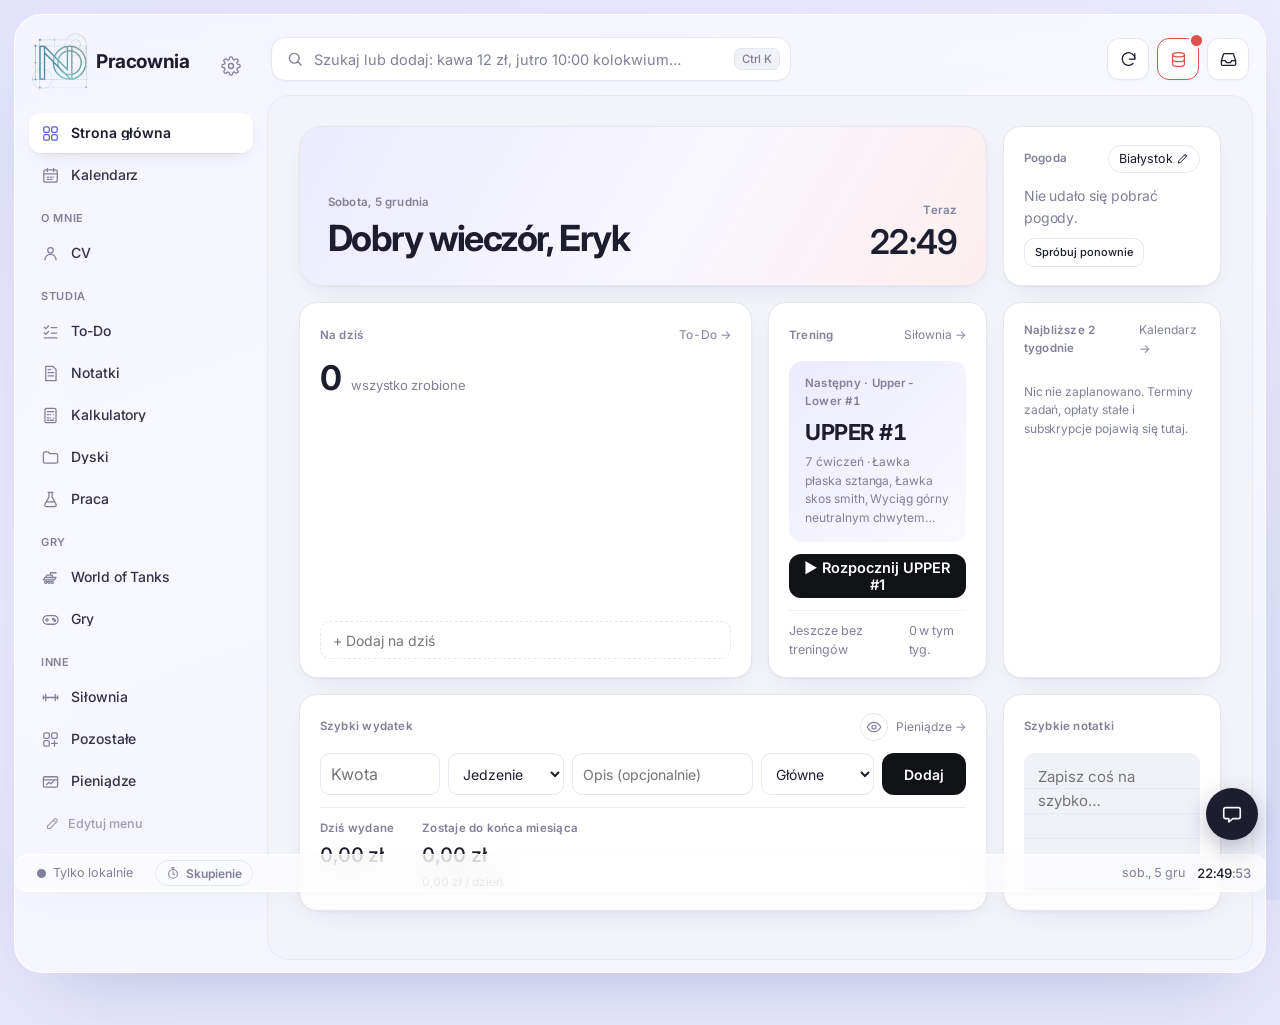
==== commit 02a4fdba: "Skarbonka: wiele edytowalnych celów; WoT: usunięte Cele, nagrody za poziomy w Trybach Co-Authored-By" ====
--- a/index.html
+++ b/index.html
@@ -30,44 +30,43 @@
 <link rel="stylesheet" href="https://fonts.googleapis.com/css2?family=Inter:wght@400;500;600;700&family=Space+Grotesk:wght@500;600;700&display=swap">
 
 <!-- style — w tej kolejności -->
-<link rel="stylesheet" href="css/01-zmienne-i-podstawy.css?v=94">
-<link rel="stylesheet" href="css/02-naglowek-i-menu.css?v=94">
-<link rel="stylesheet" href="css/03-uklad-strony.css?v=94">
-<link rel="stylesheet" href="css/04-world-of-tanks.css?v=94">
-<link rel="stylesheet" href="css/05-cv.css?v=94">
-<link rel="stylesheet" href="css/06-silownia.css?v=94">
-<link rel="stylesheet" href="css/07-todo.css?v=94">
-<link rel="stylesheet" href="css/08-notatki.css?v=94">
-<link rel="stylesheet" href="css/09-telefon.css?v=94">
-<link rel="stylesheet" href="css/10-kalkulatory.css?v=94">
-<link rel="stylesheet" href="css/11-posiadowki.css?v=94">
-<link rel="stylesheet" href="css/12-dyski.css?v=94">
-<link rel="stylesheet" href="css/13-strona-glowna-i-pasek.css?v=94">
-<link rel="stylesheet" href="css/15-subskrypcje.css?v=94">
-<link rel="stylesheet" href="css/17-pieniadze.css?v=94">
-<link rel="stylesheet" href="css/18-finanse.css?v=94">
-<link rel="stylesheet" href="css/20-skrzynka.css?v=94">
-<link rel="stylesheet" href="css/21-kopia-zapasowa.css?v=94">
-<link rel="stylesheet" href="css/24-wot-cele.css?v=94">
-<link rel="stylesheet" href="css/25-ustawienia.css?v=94">
-<link rel="stylesheet" href="css/26-kalendarz.css?v=94">
-<link rel="stylesheet" href="css/27-pulpit.css?v=94">
-<link rel="stylesheet" href="css/28-wykresy.css?v=94">
-<link rel="stylesheet" href="css/29-ukryj-kwoty.css?v=94">
-<link rel="stylesheet" href="css/30-widzet.css?v=94">
-<link rel="stylesheet" href="css/31-animacje-okien.css?v=94">
-<link rel="stylesheet" href="css/32-wyglad-nowoczesny.css?v=94">
-<link rel="stylesheet" href="css/33-wot-zakupy.css?v=94">
-<link rel="stylesheet" href="css/34-wot-garaz.css?v=94">
-<link rel="stylesheet" href="css/35-uklad.css?v=94">
-<link rel="stylesheet" href="css/36-wot-zasoby.css?v=94">
-<link rel="stylesheet" href="css/37-wot-tryby.css?v=94">
-<link rel="stylesheet" href="css/38-gierki.css?v=94">
-<link rel="stylesheet" href="css/39-notatki-word.css?v=94">
-<link rel="stylesheet" href="css/40-czat-ai.css?v=94">
-<link rel="stylesheet" href="css/41-skupienie.css?v=94">
-<link rel="stylesheet" href="css/42-praca-pliki.css?v=94">
-<link rel="stylesheet" href="css/23-wyglad-pillio.css?v=94">
+<link rel="stylesheet" href="css/01-zmienne-i-podstawy.css?v=95">
+<link rel="stylesheet" href="css/02-naglowek-i-menu.css?v=95">
+<link rel="stylesheet" href="css/03-uklad-strony.css?v=95">
+<link rel="stylesheet" href="css/04-world-of-tanks.css?v=95">
+<link rel="stylesheet" href="css/05-cv.css?v=95">
+<link rel="stylesheet" href="css/06-silownia.css?v=95">
+<link rel="stylesheet" href="css/07-todo.css?v=95">
+<link rel="stylesheet" href="css/08-notatki.css?v=95">
+<link rel="stylesheet" href="css/09-telefon.css?v=95">
+<link rel="stylesheet" href="css/10-kalkulatory.css?v=95">
+<link rel="stylesheet" href="css/11-posiadowki.css?v=95">
+<link rel="stylesheet" href="css/12-dyski.css?v=95">
+<link rel="stylesheet" href="css/13-strona-glowna-i-pasek.css?v=95">
+<link rel="stylesheet" href="css/15-subskrypcje.css?v=95">
+<link rel="stylesheet" href="css/17-pieniadze.css?v=95">
+<link rel="stylesheet" href="css/18-finanse.css?v=95">
+<link rel="stylesheet" href="css/20-skrzynka.css?v=95">
+<link rel="stylesheet" href="css/21-kopia-zapasowa.css?v=95">
+<link rel="stylesheet" href="css/25-ustawienia.css?v=95">
+<link rel="stylesheet" href="css/26-kalendarz.css?v=95">
+<link rel="stylesheet" href="css/27-pulpit.css?v=95">
+<link rel="stylesheet" href="css/28-wykresy.css?v=95">
+<link rel="stylesheet" href="css/29-ukryj-kwoty.css?v=95">
+<link rel="stylesheet" href="css/30-widzet.css?v=95">
+<link rel="stylesheet" href="css/31-animacje-okien.css?v=95">
+<link rel="stylesheet" href="css/32-wyglad-nowoczesny.css?v=95">
+<link rel="stylesheet" href="css/33-wot-zakupy.css?v=95">
+<link rel="stylesheet" href="css/34-wot-garaz.css?v=95">
+<link rel="stylesheet" href="css/35-uklad.css?v=95">
+<link rel="stylesheet" href="css/36-wot-zasoby.css?v=95">
+<link rel="stylesheet" href="css/37-wot-tryby.css?v=95">
+<link rel="stylesheet" href="css/38-gierki.css?v=95">
+<link rel="stylesheet" href="css/39-notatki-word.css?v=95">
+<link rel="stylesheet" href="css/40-czat-ai.css?v=95">
+<link rel="stylesheet" href="css/41-skupienie.css?v=95">
+<link rel="stylesheet" href="css/42-praca-pliki.css?v=95">
+<link rel="stylesheet" href="css/23-wyglad-pillio.css?v=95">
 </head>
 <body>
 
@@ -119,57 +118,56 @@
 </div>
 
 <!-- skrypty — w tej kolejności (każdy plik ma na górze opis, co zawiera) -->
-<script src="js/00-ustawienia.js?v=94"></script>
-<script src="js/01-dane.js?v=94"></script>
-<script src="js/02-narzedzia.js?v=94"></script>
-<script src="js/03-strona-glowna-i-cv.js?v=94"></script>
-<script src="js/04-world-of-tanks.js?v=94"></script>
-<script src="js/05-todo.js?v=94"></script>
-<script src="js/06-notatki.js?v=94"></script>
-<script src="js/07-silownia.js?v=94"></script>
-<script src="js/08-posiadowki.js?v=94"></script>
-<script src="js/09-kalkulatory.js?v=94"></script>
-<script src="js/10-dyski.js?v=94"></script>
-<script src="js/11-pasek-dolny.js?v=94"></script>
-<script src="js/12-synchronizacja.js?v=94"></script>
-<script src="js/15-subskrypcje.js?v=94"></script>
-<script src="js/16-pieniadze.js?v=94"></script>
-<script src="js/17-finanse.js?v=94"></script>
-<script src="js/18-cv.js?v=94"></script>
-<script src="js/19-skrzynka.js?v=94"></script>
-<script src="js/20-kopia-zapasowa.js?v=94"></script>
-<script src="js/22-wyszukiwarka.js?v=94"></script>
-<script src="js/23-wot-cele.js?v=94"></script>
-<script src="js/24-ustawienia.js?v=94"></script>
-<script src="js/25-kalendarz.js?v=94"></script>
-<script src="js/26-pulpit.js?v=94"></script>
-<script src="js/27-wykresy.js?v=94"></script>
-<script src="js/28-postepy.js?v=94"></script>
-<script src="js/29-pozostale.js?v=94"></script>
-<script src="js/30-zdjecia-notatek.js?v=94"></script>
-<script src="js/31-odswiez.js?v=94"></script>
-<script src="js/32-pdf.js?v=94"></script>
-<script src="js/33-strony-a4.js?v=94"></script>
-<script src="js/34-zip.js?v=94"></script>
-<script src="js/35-docx.js?v=94"></script>
-<script src="js/36-szybko-dodaj.js?v=94"></script>
-<script src="js/37-skrypt-i-zdjecia.js?v=94"></script>
-<script src="js/38-ukryj-kwoty.js?v=94"></script>
-<script src="js/39-widzet.js?v=94"></script>
-<script src="js/40-animacje-okien.js?v=94"></script>
-<script src="js/41-wot-zakupy.js?v=94"></script>
-<script src="js/42-wot-garaz.js?v=94"></script>
-<script src="js/43-uklad.js?v=94"></script>
-<script src="js/44-wot-zasoby.js?v=94"></script>
-<script src="js/45-wot-tryby.js?v=94"></script>
-<script src="js/46-gierki.js?v=94"></script>
-<script src="js/47-gra-kulki.js?v=94"></script>
-<script src="js/48-notatki-word.js?v=94"></script>
-<script src="js/49-czat-ai.js?v=94"></script>
-<script src="js/50-skupienie.js?v=94"></script>
-<script src="js/51-praca-pliki.js?v=94"></script>
-<script src="js/13-router.js?v=94"></script>
-<script src="js/14-szkice-formularzy.js?v=94"></script>
+<script src="js/00-ustawienia.js?v=95"></script>
+<script src="js/01-dane.js?v=95"></script>
+<script src="js/02-narzedzia.js?v=95"></script>
+<script src="js/03-strona-glowna-i-cv.js?v=95"></script>
+<script src="js/04-world-of-tanks.js?v=95"></script>
+<script src="js/05-todo.js?v=95"></script>
+<script src="js/06-notatki.js?v=95"></script>
+<script src="js/07-silownia.js?v=95"></script>
+<script src="js/08-posiadowki.js?v=95"></script>
+<script src="js/09-kalkulatory.js?v=95"></script>
+<script src="js/10-dyski.js?v=95"></script>
+<script src="js/11-pasek-dolny.js?v=95"></script>
+<script src="js/12-synchronizacja.js?v=95"></script>
+<script src="js/15-subskrypcje.js?v=95"></script>
+<script src="js/16-pieniadze.js?v=95"></script>
+<script src="js/17-finanse.js?v=95"></script>
+<script src="js/18-cv.js?v=95"></script>
+<script src="js/19-skrzynka.js?v=95"></script>
+<script src="js/20-kopia-zapasowa.js?v=95"></script>
+<script src="js/22-wyszukiwarka.js?v=95"></script>
+<script src="js/24-ustawienia.js?v=95"></script>
+<script src="js/25-kalendarz.js?v=95"></script>
+<script src="js/26-pulpit.js?v=95"></script>
+<script src="js/27-wykresy.js?v=95"></script>
+<script src="js/28-postepy.js?v=95"></script>
+<script src="js/29-pozostale.js?v=95"></script>
+<script src="js/30-zdjecia-notatek.js?v=95"></script>
+<script src="js/31-odswiez.js?v=95"></script>
+<script src="js/32-pdf.js?v=95"></script>
+<script src="js/33-strony-a4.js?v=95"></script>
+<script src="js/34-zip.js?v=95"></script>
+<script src="js/35-docx.js?v=95"></script>
+<script src="js/36-szybko-dodaj.js?v=95"></script>
+<script src="js/37-skrypt-i-zdjecia.js?v=95"></script>
+<script src="js/38-ukryj-kwoty.js?v=95"></script>
+<script src="js/39-widzet.js?v=95"></script>
+<script src="js/40-animacje-okien.js?v=95"></script>
+<script src="js/41-wot-zakupy.js?v=95"></script>
+<script src="js/42-wot-garaz.js?v=95"></script>
+<script src="js/43-uklad.js?v=95"></script>
+<script src="js/44-wot-zasoby.js?v=95"></script>
+<script src="js/45-wot-tryby.js?v=95"></script>
+<script src="js/46-gierki.js?v=95"></script>
+<script src="js/47-gra-kulki.js?v=95"></script>
+<script src="js/48-notatki-word.js?v=95"></script>
+<script src="js/49-czat-ai.js?v=95"></script>
+<script src="js/50-skupienie.js?v=95"></script>
+<script src="js/51-praca-pliki.js?v=95"></script>
+<script src="js/13-router.js?v=95"></script>
+<script src="js/14-szkice-formularzy.js?v=95"></script>
 <!-- aplikacja (PWA): sw.js trzyma kopię strony do pracy offline i zawsze pobiera świeże pliki, gdy jest internet -->
 <script>if('serviceWorker' in navigator && (location.protocol==='https:'||location.hostname==='localhost')) addEventListener('load',()=>navigator.serviceWorker.register('sw.js').catch(()=>{}));</script>
 </body>
--- a/css/18-finanse.css
+++ b/css/18-finanse.css
@@ -168,15 +168,28 @@
 .fin-skrow td{border-top:0!important} .fin-skrow .px-prod b{font-weight:600;color:var(--accent)}
 .fin-skinfo{margin:0 0 12px;font-size:13px;line-height:1.5;color:var(--muted)} .fin-skinfo b{color:var(--ink)}
 .fin-skstat .cell{gap:4px}
-.fin-skcel .fin-skin{display:flex;align-items:center;gap:6px} .fin-skcel .fin-skin input{width:100%;max-width:130px;font-size:18px;font-weight:600}
-.fin-skcel .fin-skin span{color:var(--muted);font-size:13px}
-.fin-skcel input.g-txt{font-size:13px}
 .fin-skl{list-style:none;margin:12px 0 0;padding:0;display:flex;flex-direction:column}
 .fin-skl li{display:flex;align-items:center;gap:12px;padding:8px 2px;border-top:1px solid var(--line);font-size:13.5px}
 .fin-skd{font-family:var(--f-mono);font-size:12px;color:var(--muted);min-width:42px}
 .fin-skn{flex:1;min-width:0}
 .fin-skl b{font-family:var(--f-mono);font-size:13px;white-space:nowrap}
 .fin-skmore{color:var(--muted);font-size:12.5px!important;justify-content:center}
-@media (max-width:640px){ .grid.fin-cells5 .fin-skc{grid-column:1/-1} .fin-skstat{grid-template-columns:1fr 1fr!important} .fin-skcel{grid-column:1/-1} }
-.fin-skcel input.g-in{border:1px solid var(--line)!important;background:var(--surface,#fff)!important;border-radius:10px;padding:7px 10px!important;text-align:left!important;width:100%}
-.fin-skcel input.g-in:focus{border-color:var(--accent)!important;outline:none}
+@media (max-width:640px){ .grid.fin-cells5 .fin-skc{grid-column:1/-1} .fin-skstat{grid-template-columns:1fr 1fr!important} }
+/* cele skarbonki (lista) */
+.fin-cele{margin:16px 0 14px} .fin-cele h4{margin:0 0 8px;font:600 14px var(--f-display)}
+.fin-cl{list-style:none;margin:0 0 10px;padding:0;border:1px solid var(--line);border-radius:14px;background:var(--surface,#fff);overflow:hidden}
+.fin-ci{display:flex;align-items:center;gap:12px;padding:12px 14px;border-top:1px solid var(--line)} .fin-ci:first-child{border-top:0}
+.fin-cnr{flex:none;width:26px;height:26px;border-radius:50%;display:grid;place-items:center;background:color-mix(in srgb,var(--accent) 12%,transparent);color:var(--accent);font:700 12px var(--f-display)}
+.fin-ci.ok .fin-cnr{background:color-mix(in srgb,#22b07d 16%,transparent);color:#1e9e6a} .fin-ci.ok .fin-skbar i{background:#22b07d}
+.fin-cm{flex:1;min-width:0;display:flex;flex-direction:column;gap:6px} .fin-cm p{margin:0;font-size:12.5px;color:var(--muted)}
+.fin-cr{display:flex;gap:8px;align-items:center}
+.fin-cele input.g-in{border:1px solid transparent!important;background:none!important;border-radius:9px;padding:5px 8px!important;text-align:left!important;font-weight:600}
+.fin-cele input.g-in:hover{border-color:var(--line)!important} .fin-cele input.g-in:focus{border-color:var(--accent)!important;background:var(--surface,#fff)!important;outline:none}
+.fin-cn{flex:1;min-width:0;font-size:14.5px!important}
+.fin-ck{flex:none;display:flex;align-items:center;gap:4px;color:var(--muted);font-size:13px} .fin-ck input{width:104px;text-align:right!important;font-size:14.5px!important}
+.fin-cb{flex:none;display:flex;align-items:center;gap:4px}
+.fin-cb .del.armed{width:auto;height:28px;padding:0 10px;border-radius:999px;border:1px solid color-mix(in srgb,var(--bad,#d64545) 45%,transparent);background:color-mix(in srgb,var(--bad,#d64545) 12%,transparent);color:var(--bad,#d64545);font:600 12px var(--f-body)}
+.fin-cadd{display:flex;gap:8px;flex-wrap:wrap} .fin-cadd input.g-in{border-color:var(--line)!important;background:var(--surface,#fff)!important;height:38px;font-weight:500}
+.fin-cadd [name=n]{flex:1 1 180px} .fin-cadd [name=k]{flex:0 1 130px}
+.fin-chint{margin:8px 2px 0;font-size:12px;color:var(--muted)}
+@media (max-width:640px){ .fin-ci{flex-wrap:wrap} .fin-cb{margin-left:38px} .fin-ck input{width:84px} }
--- a/css/27-pulpit.css
+++ b/css/27-pulpit.css
@@ -35,7 +35,6 @@
 .hd-ev .hd-t small{font-size:11.5px;color:var(--muted)}
 .hd-ev .kal-dot{display:none}
 .hd-ev b.minus{color:var(--bad);font-size:13px;white-space:nowrap} .hd-ev b.plus{color:var(--ok);font-size:13px;white-space:nowrap}
-#hdCele{display:contents}
 .home-widgets .w-fin{grid-column:1/-1}
 @media (max-width:1100px){ .hd-grid,.home-widgets{grid-template-columns:repeat(2,minmax(0,1fr))} .hd-next{grid-column:1/-1} }
 @media (max-width:700px){ .hd-grid,.home-widgets{grid-template-columns:minmax(0,1fr);gap:14px} .home-widgets{margin-top:14px} }
--- a/css/32-wyglad-nowoczesny.css
+++ b/css/32-wyglad-nowoczesny.css
@@ -19,27 +19,27 @@
   #page.page-in{animation:pageIn .42s cubic-bezier(.2,.8,.25,1)}
   #page.page-in .bento>*,#page.page-in .bento #homeDash>*,#page.page-in .bento .home-widgets>*{animation:pageIn .5s cubic-bezier(.2,.8,.25,1) backwards}
   #page.page-in .bento .hd-todo{animation-delay:.04s} #page.page-in .bento .hd-trening{animation-delay:.08s} #page.page-in .bento .hd-next{animation-delay:.12s}
-  #page.page-in .bento #hdCele{animation-delay:.14s} #page.page-in .bento .w-fin{animation-delay:.16s} #page.page-in .bento .w-weather{animation-delay:.06s} #page.page-in .bento .w-quick{animation-delay:.2s}
+  #page.page-in .bento .w-fin{animation-delay:.16s} #page.page-in .bento .w-weather{animation-delay:.06s} #page.page-in .bento .w-quick{animation-delay:.2s}
 }
 @keyframes pageIn{from{opacity:0;transform:translateY(14px)}}
 
 /* ——— strona główna: bento ——— */
 .bento{display:grid;gap:16px;width:min(1280px,100%);margin:0 auto;
   grid-template-columns:repeat(4,minmax(0,1fr));
-  grid-template-areas:"hello hello hello wx" "todo todo tr next" "todo todo cele next" "fin fin fin note"}
+  grid-template-areas:"hello hello hello wx" "todo todo tr next" "todo todo tr next" "fin fin fin note"}
 .bento #homeDash,.bento .home-widgets{display:contents}
 .bento>.hello{grid-area:hello;margin:0;width:auto}
 .bento .hd-todo{grid-area:todo} .bento .hd-trening{grid-area:tr} .bento .hd-next{grid-area:next}
-.bento #hdCele{grid-area:cele;display:flex} .bento #hdCele>*{flex:1}
+
 .bento .w-fin{grid-area:fin} .bento .w-weather{grid-area:wx} .bento .w-quick{grid-area:note}
 .bento .widget,.bento .hd-card{margin:0;min-height:0}
 .bento .w-quick{display:flex;flex-direction:column} .bento .w-quick textarea{flex:1;min-height:120px}
 .bento .hd-todo .hd-list{flex:1}
 @media (max-width:1180px){
-  .bento{grid-template-columns:repeat(2,minmax(0,1fr));grid-template-areas:"hello hello" "todo tr" "todo cele" "next wx" "fin fin" "note note"}
+  .bento{grid-template-columns:repeat(2,minmax(0,1fr));grid-template-areas:"hello hello" "todo tr" "next wx" "fin fin" "note note"}
 }
 @media (max-width:700px){
-  .bento{grid-template-columns:minmax(0,1fr);gap:14px;grid-template-areas:"hello" "todo" "tr" "next" "fin" "cele" "wx" "note"}
+  .bento{grid-template-columns:minmax(0,1fr);gap:14px;grid-template-areas:"hello" "todo" "tr" "next" "fin" "wx" "note"}
 }
 
 /* ——— karty: delikatne uniesienie po najechaniu ——— */
--- a/css/37-wot-tryby.css
+++ b/css/37-wot-tryby.css
@@ -36,3 +36,19 @@
 .ty-dol{display:flex;justify-content:flex-end;margin-top:8px}
 .ty-usun{color:var(--bad,#d64545)!important}
 @media (max-width:620px){ .ty-in{width:84px} .ty-ok{width:56px} .ty-dodaj label,.ty-dodaj [name]{flex:1 1 100%;width:100%!important} .ty-dodaj .wz-add{width:100%} .ty-cells .big{font-size:22px} }
+/* nagrody za poziomy */
+.ty-panel{width:min(1040px,100%)}
+.ty-ng{display:inline-flex;align-items:center;gap:5px;margin:2px 4px 2px 0;padding:3px 9px;border-radius:999px;border:1px solid color-mix(in srgb,var(--c) 45%,transparent);background:color-mix(in srgb,var(--c) 12%,transparent);font:500 12px var(--f-body);color:var(--ink);white-space:nowrap}
+.ty-ng::before{content:"";width:7px;height:7px;border-radius:50%;background:var(--c)}
+.ty-ng button{border:0;background:none;color:var(--muted);cursor:pointer;padding:0 0 0 2px;font-size:14px;line-height:1}
+.ty-ng button:hover{color:var(--bad,#d64545)}
+.ty-ngc{min-width:180px}
+.ty-ngadd{width:24px;height:24px;border-radius:50%;border:1px dashed var(--line);background:none;color:var(--muted);cursor:pointer;font-size:15px;line-height:1;vertical-align:middle}
+.ty-ngadd:hover,.ty-ngadd[aria-expanded="true"]{border-color:var(--accent);color:var(--accent)}
+.ty-ngrow td{background:color-mix(in srgb,var(--accent) 5%,transparent)}
+.ty-ngform{display:flex;align-items:center;gap:8px;flex-wrap:wrap}
+.ty-ngform select{width:170px} .ty-ngo{flex:1 1 180px} .ty-ngil{width:110px}
+.ty-ngsum{display:grid;grid-template-columns:1fr 1fr;gap:12px;margin-bottom:16px}
+.ty-ngsum>div{padding:12px 14px;border:1px solid var(--line);border-radius:14px;background:var(--surface,#fff)}
+.ty-ngl{margin-top:6px} .ty-ngl i{color:var(--muted);font-size:13px}
+@media (max-width:620px){ .ty-ngsum{grid-template-columns:1fr} .ty-ngc{min-width:140px} .ty-ngform select,.ty-ngil,.ty-ngo{flex:1 1 100%;width:100%} }
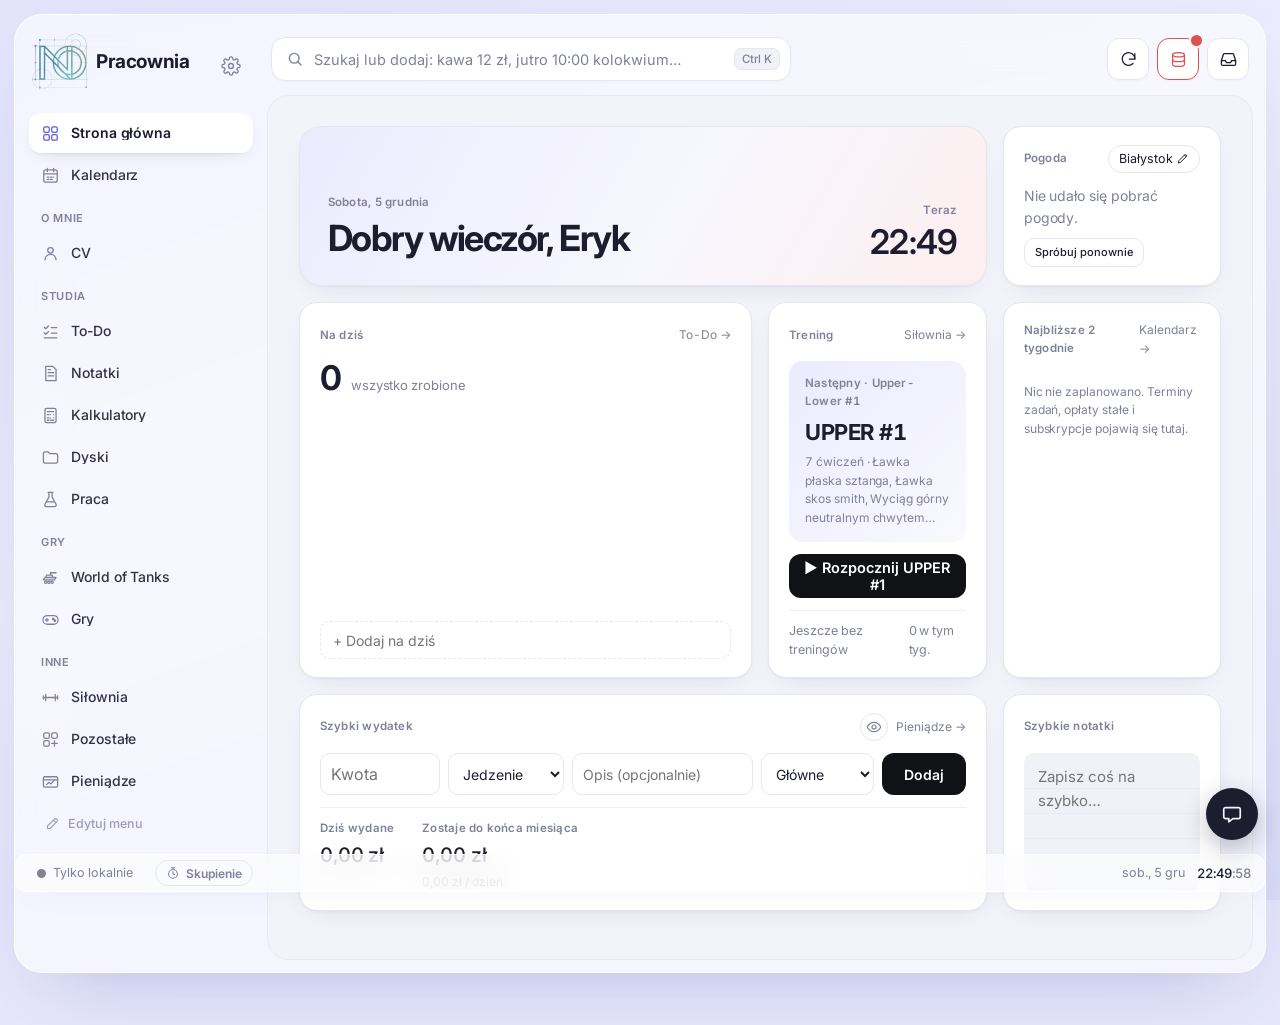
==== commit 49067fad: "Menu: zwijanie (same ikony), zwijane kategorie, układ z lewej / z prawej / u góry w Ustawieniach Co-" ====
--- a/index.html
+++ b/index.html
@@ -7,7 +7,7 @@
    Treść każdej podstrony rysuje JavaScript (folder js/), wygląd — CSS (folder css/).
 
    Kolejność plików poniżej MA ZNACZENIE:
-   • js/00-ustawienia.js i js/01-dane.js pierwsze, js/15-subskrypcje.js, js/16-pieniadze.js, js/17-finanse.js, js/18-cv.js, js/19-skrzynka.js, js/20-kopia-zapasowa.js, js/22-wyszukiwarka.js, js/23-wot-cele.js, js/24-ustawienia.js, js/25-kalendarz.js, js/26-pulpit.js, js/27-wykresy.js, js/28-postepy.js i js/29-pozostale.js i js/30-zdjecia-notatek.js i js/31-odswiez.js, js/32-pdf.js, js/33-strony-a4.js, js/34-zip.js, js/35-docx.js, js/36-szybko-dodaj.js, js/37-skrypt-i-zdjecia.js, js/38-ukryj-kwoty.js, js/39-widzet.js, js/40-animacje-okien.js, js/41-wot-zakupy.js, js/42-wot-garaz.js, js/43-uklad.js, js/44-wot-zasoby.js przed routerem, js/13-router.js uruchamia stronę, js/14-szkice-formularzy.js na samym końcu.
+   • js/00-ustawienia.js i js/01-dane.js pierwsze, js/15-subskrypcje.js, js/16-pieniadze.js, js/17-finanse.js, js/18-cv.js, js/19-skrzynka.js, js/20-kopia-zapasowa.js, js/22-wyszukiwarka.js, js/24-ustawienia.js, js/25-kalendarz.js, js/26-pulpit.js, js/27-wykresy.js, js/28-postepy.js i js/29-pozostale.js i js/30-zdjecia-notatek.js i js/31-odswiez.js, js/32-pdf.js, js/33-strony-a4.js, js/34-zip.js, js/35-docx.js, js/36-szybko-dodaj.js, js/37-skrypt-i-zdjecia.js, js/38-ukryj-kwoty.js, js/39-widzet.js, js/40-animacje-okien.js, js/41-wot-zakupy.js, js/42-wot-garaz.js, js/43-uklad.js, js/44-wot-zasoby.js przed routerem, js/13-router.js uruchamia stronę, js/14-szkice-formularzy.js na samym końcu.
 
   ════════════════════════════════════════════════════════════════════════
 -->
@@ -66,6 +66,7 @@
 <link rel="stylesheet" href="css/40-czat-ai.css?v=95">
 <link rel="stylesheet" href="css/41-skupienie.css?v=95">
 <link rel="stylesheet" href="css/42-praca-pliki.css?v=95">
+<link rel="stylesheet" href="css/43-uklad-menu.css?v=95">
 <link rel="stylesheet" href="css/23-wyglad-pillio.css?v=95">
 </head>
 <body>
@@ -166,6 +167,7 @@
 <script src="js/49-czat-ai.js?v=95"></script>
 <script src="js/50-skupienie.js?v=95"></script>
 <script src="js/51-praca-pliki.js?v=95"></script>
+<script src="js/52-uklad-menu.js?v=95"></script>
 <script src="js/13-router.js?v=95"></script>
 <script src="js/14-szkice-formularzy.js?v=95"></script>
 <!-- aplikacja (PWA): sw.js trzyma kopię strony do pracy offline i zawsze pobiera świeże pliki, gdy jest internet -->
--- a/css/08-notatki.css
+++ b/css/08-notatki.css
@@ -172,7 +172,7 @@
 .nt-linkbar button{height:32px;border:0;border-radius:var(--r-sm);background:var(--ink);color:var(--bg);padding:0 12px;cursor:pointer;font-size:13px}
 .nt-linkbar button[data-ntcmd]{background:none;color:var(--muted);border:1px solid var(--line)}
 /* treść */
-.nt-rich{min-height:50vh;outline:none;font-family:var(--f-body);font-size:16.5px;line-height:1.7;color:var(--ink);overflow-wrap:anywhere;caret-color:var(--accent);-webkit-user-modify:read-write}
+.nt-rich{min-height:50vh;outline:none;font-family:var(--f-body);font-size:12pt;line-height:1.7;color:var(--ink);overflow-wrap:anywhere;caret-color:var(--accent);-webkit-user-modify:read-write}
 .nt-rich:empty::before{content:attr(data-ph);color:var(--muted);pointer-events:none}
 .nt-rich[contenteditable="false"]{opacity:.75}
 .nt-rich h1,.nt-rich h2,.nt-rich h3{font-family:var(--f-body)!important;text-transform:none!important;letter-spacing:-.005em!important;color:var(--ink);line-height:1.3}
@@ -234,7 +234,7 @@
   .nt-ebar{position:sticky;top:64px;z-index:6;border-radius:var(--r) var(--r) 0 0}
   .nt-back{display:inline-flex}
   .nt-paper{overflow:visible;padding:14px 16px 40px}
-  .nt-rich{min-height:55vh;font-size:17px}
+  .nt-rich{min-height:55vh;font-size:12pt}
   .nt-tbw{top:112px;margin:0 -6px 10px}
   .nt-tb{scrollbar-width:none}
   .nt-tb::-webkit-scrollbar{display:none}
@@ -270,3 +270,10 @@
 .nt-tb-b.nt-tb-pages.on{color:var(--accent);background:color-mix(in srgb,var(--accent) 12%,transparent)}
 @media print{ .nt-pbs{display:none} }
 @media (max-width:700px){ .nt-pb span{left:auto;right:0;margin-left:0;transform:translateY(-50%);font-size:9.5px;padding:2px 4px} }
+
+/* ——— pełny ekran edytora (przycisk w pasku notatki) ——— */
+body.nt-full .nt-ed{position:fixed;inset:0 0 var(--sbar-h,40px) 0;z-index:70;background:var(--surface,var(--bg));border:0;border-radius:0}
+body.nt-full .nt-ed .nt-paper{padding-left:max(24px,calc((100vw - 980px)/2));padding-right:max(24px,calc((100vw - 980px)/2))}
+body.nt-full .nt-ed .nt-back{display:none}
+body.nt-full{overflow:hidden}
+body.nt-full .ai-fab{display:none}
--- a/css/39-notatki-word.css
+++ b/css/39-notatki-word.css
@@ -1,6 +1,6 @@
 /* ════════ Notatki „Word” + rysunek (js/48-notatki-word.js) ════════ */
 @media (min-width:901px){ .nt-tb{flex-wrap:wrap;overflow:visible;row-gap:3px} }
-.nt-size select{width:96px}
+.nt-size select{width:58px}
 .nt-tb-ix{font-size:13px!important} .nt-tb-ix sub,.nt-tb-ix sup{font-size:9px}
 .nt-tb-num{font:700 12px var(--f-display)!important;letter-spacing:-.02em}
 .nt-tb-t{display:none!important;font:700 11.5px var(--f-body)!important;color:var(--accent)!important}
@@ -37,3 +37,13 @@
 .rys-cv{display:block;width:100%;aspect-ratio:1000/620;max-height:62vh;background:#fff;border:1px solid var(--line);border-radius:14px;touch-action:none;cursor:crosshair}
 .rys-pom{font-size:12.5px;color:var(--muted);margin:10px 2px 0;min-height:1.4em}
 .rys-dol{display:flex;justify-content:flex-end;gap:8px;margin-top:12px}
+
+/* „Strona obok” (przycisk w pasku): notatka podzielona pionową kreską na pół — obie połowy na całą wysokość, każda pisze się osobno;
+   w wydruku (ntPrintHtml) to kolejne strony jedna po drugiej */
+.nt-rich table.nt-kol{width:100%;table-layout:fixed;min-width:0;margin:0;border-collapse:collapse;counter-reset:kp}
+.nt-rich table.nt-kol td,.nt-rich table.nt-kol tr:first-child td{counter-increment:kp;height:60vh;min-width:0;padding:2px 20px 24px;border:0;border-radius:0;background:none;font-weight:inherit;overflow-wrap:anywhere;cursor:text}
+.nt-rich table.nt-kol td:first-child{padding-left:0}
+.nt-rich table.nt-kol td:last-child{padding-right:0}
+.nt-rich table.nt-kol td+td,.nt-rich table.nt-kol tr:first-child td+td{border-left:2px solid color-mix(in srgb,var(--accent) 45%,var(--line))}
+.nt-rich table.nt-kol td::before{content:"Strona " counter(kp);display:block;margin-bottom:6px;font:600 10px/1 var(--f-body,system-ui);letter-spacing:.06em;text-transform:uppercase;color:var(--muted);opacity:.7;user-select:none;pointer-events:none}
+@media (max-width:700px){ .nt-rich table.nt-kol,.nt-rich table.nt-kol tbody,.nt-rich table.nt-kol tr,.nt-rich table.nt-kol td{display:block;width:auto} .nt-rich table.nt-kol td{height:auto;min-height:40vh;padding:2px 0 18px} .nt-rich table.nt-kol td+td,.nt-rich table.nt-kol tr:first-child td+td{border-left:0;border-top:2px solid color-mix(in srgb,var(--accent) 45%,var(--line));padding-top:12px} }
--- a/css/40-czat-ai.css
+++ b/css/40-czat-ai.css
@@ -47,5 +47,5 @@
 .ai-info{margin:0;padding:10px 12px;border-radius:12px;background:color-mix(in srgb,var(--accent) 8%,transparent);font-size:13px;line-height:1.45}
 .ai-blad{margin:0;font-size:12.5px;color:var(--bad,#d64545)}
 .ai-ustb{display:flex;gap:8px;justify-content:space-between;margin-top:auto}
-@media (max-width:620px){ .ai-fab{right:14px;bottom:calc(var(--sbar-h,40px) + 14px);width:48px;height:48px} .ai-panel{right:8px;left:8px;width:auto;bottom:calc(var(--sbar-h,40px) + 8px);height:min(78vh,620px)} }
+@media (max-width:620px){ .ai-fab{right:auto;left:14px;bottom:calc(var(--sbar-h,40px) + 14px + env(safe-area-inset-bottom));width:44px;height:44px} .ai-panel{right:8px;left:8px;width:auto;bottom:calc(var(--sbar-h,40px) + 8px);height:min(78vh,620px)} }
 body.nt-typing .ai-fab{display:none}
--- a/css/43-uklad-menu.css
+++ b/css/43-uklad-menu.css
@@ -0,0 +1,55 @@
+/* ════════ Menu: układ (lewo / prawo / góra), zwinięte menu, zwijane kategorie — js/52-uklad-menu.js ════════ */
+.mu-tog{display:flex;align-items:center;gap:8px;width:100%;margin-top:2px;padding:9px 12px;border:0;border-radius:10px;background:none;color:var(--muted);font:500 12.5px var(--f-body);cursor:pointer;opacity:.75}
+.mu-tog:hover{opacity:1;color:var(--ink);background:var(--surface)}
+.mu-tog svg,.mu-gb svg{width:15px;height:15px;flex:none;fill:none;stroke:currentColor;stroke-width:1.8;stroke-linecap:round;stroke-linejoin:round}
+/* zwijane kategorie w menu bocznym */
+.navtree li.mu-grp{display:flex;align-items:center;justify-content:space-between;cursor:pointer;user-select:none;border-radius:8px}
+.navtree li.mu-grp::after{content:"";width:6px;height:6px;margin-right:4px;border-right:1.6px solid currentColor;border-bottom:1.6px solid currentColor;transform:rotate(45deg) translate(-2px,-2px);opacity:0;transition:transform .15s,opacity .15s}
+.navtree li.mu-grp:hover{color:var(--ink)} .navtree li.mu-grp:hover::after,.navtree li.mu-grp.zw::after{opacity:.8}
+.navtree li.mu-grp.zw::after{transform:rotate(-45deg)}
+.navtree li.mu-ukr{display:none}
+@media (max-width:900px){ .mu-tog{display:none} }
+
+@media (min-width:901px){
+  /* menu po prawej */
+  body.mu-prawo .shell{grid-template-columns:minmax(0,1fr) var(--side-w)}
+  body.mu-prawo .side{order:2}
+  body.mu-prawo .mainc{padding:12px 0 12px 12px}
+
+  /* zwinięte menu boczne: same ikony */
+  body.mu-mini{--side-w:78px}
+  body.mu-mini .side{padding-left:10px;padding-right:10px}
+  body.mu-mini .brand-row{flex-direction:column;gap:6px}
+  body.mu-mini .brand-row .brand{flex:none;padding:2px 0 6px;justify-content:center}
+  body.mu-mini .brand-word,body.mu-mini .navtree .top span,body.mu-mini .mu-tog span,body.mu-mini .uk-navpen span{display:none}
+  body.mu-mini .set-btn{margin:0}
+  body.mu-mini .logo-img,body.mu-mini .logo-img img{width:42px!important;height:42px!important}
+  body.mu-mini .navtree .top{justify-content:center;padding:0}
+  body.mu-mini .navtree li.grp{height:1px;padding:0;margin:10px 12px;background:var(--line);font-size:0;overflow:hidden}
+  body.mu-mini .navtree li.mu-ukr{display:block}
+  body.mu-mini .mu-tog,body.mu-mini .uk-navpen{justify-content:center;padding:9px 0}
+
+  /* klasyczne menu u góry */
+  body.mu-gora .shell{display:flex;flex-direction:column}
+  body.mu-gora .side{align-self:stretch;width:auto;position:sticky;top:14px;z-index:40;height:auto;flex-direction:row;align-items:center;gap:14px;padding:10px 16px;overflow:visible;border-bottom:1px solid var(--shell-line);background:var(--shell);border-radius:28px 28px 0 0}
+  body.mu-gora .brand-row{flex:none}
+  body.mu-gora .brand{padding:0 4px}
+  body.mu-gora .logo-img,body.mu-gora .logo-img img{width:40px!important;height:40px!important}
+  body.mu-gora .topnav{flex:1;min-width:0}
+  body.mu-gora .navtree{flex-direction:row;flex-wrap:wrap;align-items:center;gap:2px}
+  body.mu-gora .navtree .top{height:38px;padding:0 12px;gap:8px}
+  body.mu-gora .navtree .top .ni{width:17px;height:17px}
+  body.mu-gora .uk-navbox,body.mu-gora .mu-tog{display:none}
+  body.mu-gora .mainc{padding:12px}
+  .mu-g{position:relative}
+  .mu-gb{display:flex;align-items:center;gap:6px;height:38px;padding:0 12px;border:0;border-radius:12px;background:none;color:color-mix(in srgb,var(--ink) 78%,var(--muted));font:500 14px/1 var(--f-body);cursor:pointer}
+  .mu-gb:hover,.mu-g.open>.mu-gb{background:color-mix(in srgb,var(--surface) 55%,transparent);color:var(--ink)}
+  .mu-g.on>.mu-gb{background:var(--surface);color:var(--ink);font-weight:600;box-shadow:0 1px 2px rgba(28,29,60,.05),0 6px 18px -10px rgba(28,29,60,.22)}
+  .mu-g.open>.mu-gb svg{transform:rotate(180deg)}
+  .mu-sub{display:none;position:absolute;left:0;top:calc(100% + 6px);z-index:50;min-width:210px;list-style:none;margin:0;padding:6px;background:var(--surface);border:1px solid var(--line);border-radius:14px;box-shadow:0 18px 50px -18px rgba(20,22,50,.35)}
+  .mu-g.open>.mu-sub{display:flex;flex-direction:column;gap:2px}
+  .mu-g:hover>.mu-sub{display:flex;flex-direction:column;gap:2px}
+  .mu-g:hover>.mu-sub::before{content:"";position:absolute;left:0;right:0;top:-8px;height:8px}
+  .mu-sub .top{height:38px!important}
+  .mu-sub .top[aria-current="page"]{box-shadow:none;background:color-mix(in srgb,var(--accent) 12%,transparent)}
+}
--- a/css/23-wyglad-pillio.css
+++ b/css/23-wyglad-pillio.css
@@ -280,3 +280,7 @@
 svg.ic{width:1.05em;height:1.05em;vertical-align:-.16em;fill:none;stroke:currentColor;stroke-width:1.8;stroke-linecap:round;stroke-linejoin:round;flex:none}
 .pg-nowy,.pg-new{color:var(--accent);font-weight:600;display:inline-flex;align-items:center;gap:3px}
 .ic-ok{color:var(--ok,#2e9e6b);font-weight:600;display:inline-flex;align-items:center;gap:4px}
+
+/* rozwijane listy (natywne <option>) — czytelne w obu motywach, także gdy sam <select> ma przezroczyste tło */
+select option,select optgroup{background-color:var(--surface,#fff);color:var(--ink,#111)}
+select option:checked{background-color:color-mix(in srgb,var(--accent,#5b5bd6) 28%,var(--surface,#fff))}
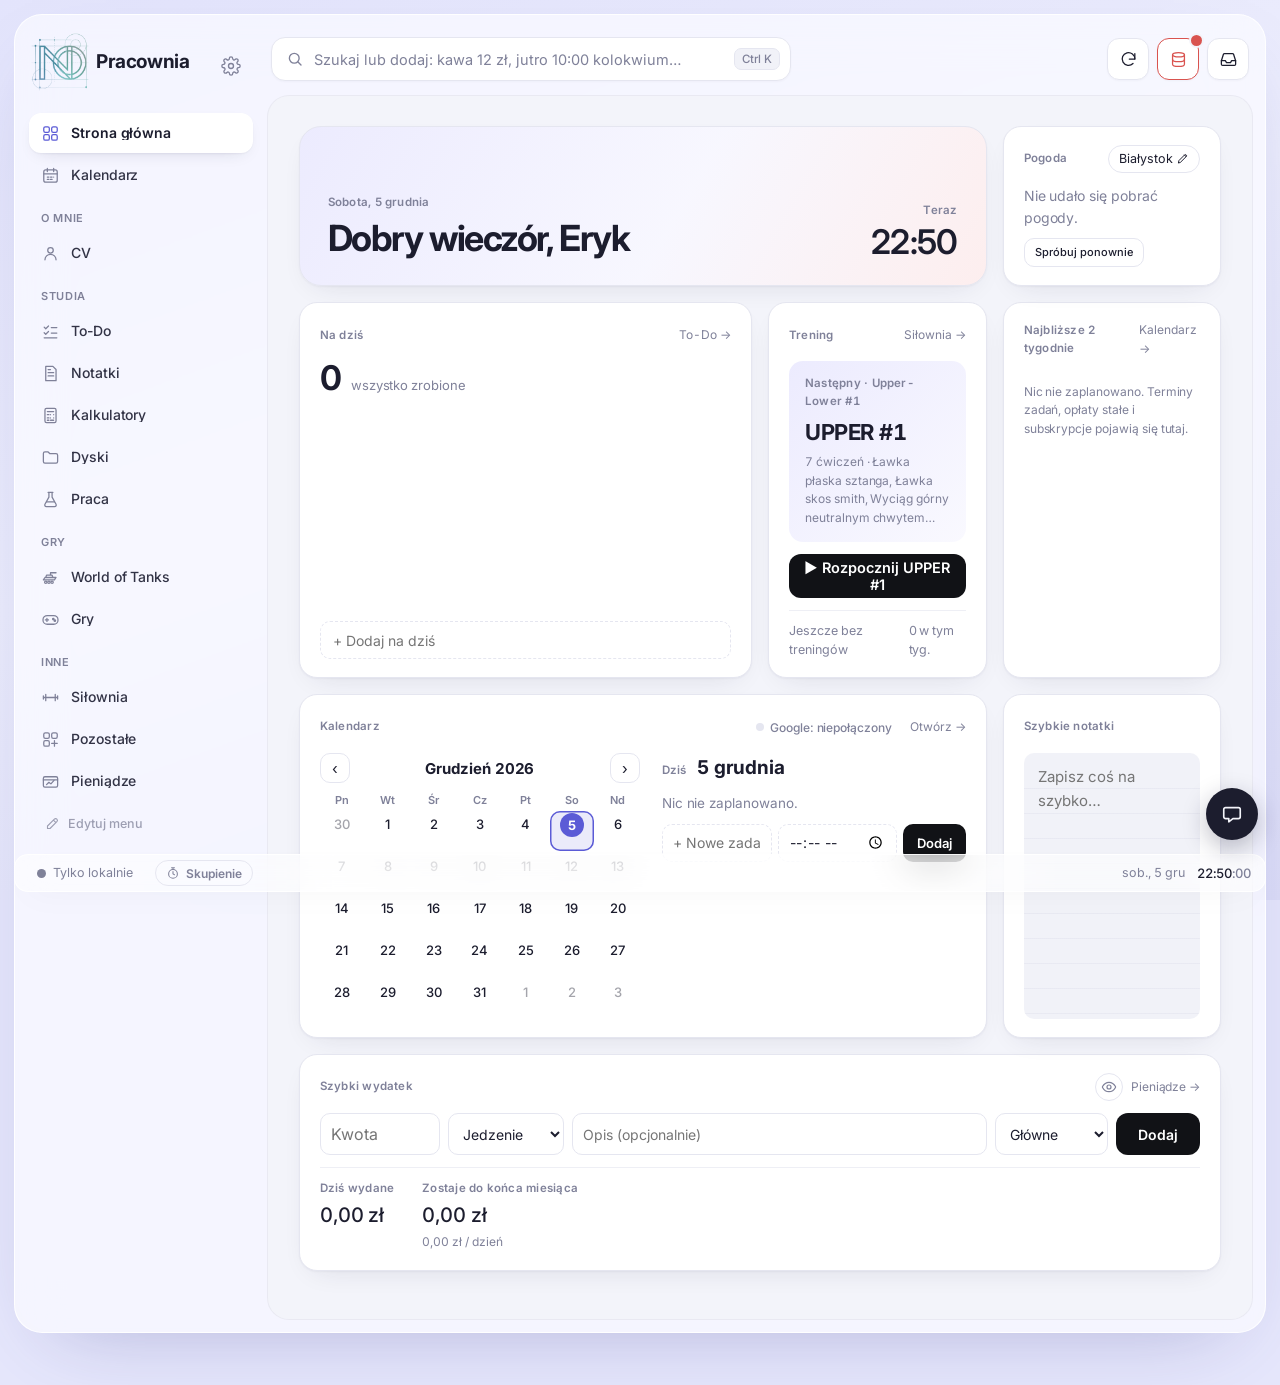
==== commit b1e1d807: "Google Kalendarz: wydarzenia z Google w Kalendarzu, dodawanie/usuwanie prosto do Google, widżet Kale" ====
--- a/index.html
+++ b/index.html
@@ -7,7 +7,7 @@
    Treść każdej podstrony rysuje JavaScript (folder js/), wygląd — CSS (folder css/).
 
    Kolejność plików poniżej MA ZNACZENIE:
-   • js/00-ustawienia.js i js/01-dane.js pierwsze, js/15-subskrypcje.js, js/16-pieniadze.js, js/17-finanse.js, js/18-cv.js, js/19-skrzynka.js, js/20-kopia-zapasowa.js, js/22-wyszukiwarka.js, js/24-ustawienia.js, js/25-kalendarz.js, js/26-pulpit.js, js/27-wykresy.js, js/28-postepy.js i js/29-pozostale.js i js/30-zdjecia-notatek.js i js/31-odswiez.js, js/32-pdf.js, js/33-strony-a4.js, js/34-zip.js, js/35-docx.js, js/36-szybko-dodaj.js, js/37-skrypt-i-zdjecia.js, js/38-ukryj-kwoty.js, js/39-widzet.js, js/40-animacje-okien.js, js/41-wot-zakupy.js, js/42-wot-garaz.js, js/43-uklad.js, js/44-wot-zasoby.js przed routerem, js/13-router.js uruchamia stronę, js/14-szkice-formularzy.js na samym końcu.
+   • js/00-ustawienia.js i js/01-dane.js pierwsze, js/15-subskrypcje.js, js/16-pieniadze.js, js/17-finanse.js, js/18-cv.js, js/19-skrzynka.js, js/20-kopia-zapasowa.js, js/22-wyszukiwarka.js, js/24-ustawienia.js, js/25-kalendarz.js, js/26-pulpit.js, js/27-wykresy.js, js/28-postepy.js i js/29-pozostale.js i js/30-zdjecia-notatek.js i js/31-odswiez.js, js/32-pdf.js, js/33-strony-a4.js, js/34-zip.js, js/35-docx.js, js/36-szybko-dodaj.js, js/37-skrypt-i-zdjecia.js, js/38-ukryj-kwoty.js, js/39-widzet.js, js/40-animacje-okien.js, js/41-wot-zakupy.js, js/42-wot-garaz.js, js/43-uklad.js, js/44-wot-zasoby.js … js/53-google-kalendarz.js przed routerem, js/13-router.js uruchamia stronę, js/14-szkice-formularzy.js na samym końcu.
 
   ════════════════════════════════════════════════════════════════════════
 -->
@@ -30,44 +30,45 @@
 <link rel="stylesheet" href="https://fonts.googleapis.com/css2?family=Inter:wght@400;500;600;700&family=Space+Grotesk:wght@500;600;700&display=swap">
 
 <!-- style — w tej kolejności -->
-<link rel="stylesheet" href="css/01-zmienne-i-podstawy.css?v=95">
-<link rel="stylesheet" href="css/02-naglowek-i-menu.css?v=95">
-<link rel="stylesheet" href="css/03-uklad-strony.css?v=95">
-<link rel="stylesheet" href="css/04-world-of-tanks.css?v=95">
-<link rel="stylesheet" href="css/05-cv.css?v=95">
-<link rel="stylesheet" href="css/06-silownia.css?v=95">
-<link rel="stylesheet" href="css/07-todo.css?v=95">
-<link rel="stylesheet" href="css/08-notatki.css?v=95">
-<link rel="stylesheet" href="css/09-telefon.css?v=95">
-<link rel="stylesheet" href="css/10-kalkulatory.css?v=95">
-<link rel="stylesheet" href="css/11-posiadowki.css?v=95">
-<link rel="stylesheet" href="css/12-dyski.css?v=95">
-<link rel="stylesheet" href="css/13-strona-glowna-i-pasek.css?v=95">
-<link rel="stylesheet" href="css/15-subskrypcje.css?v=95">
-<link rel="stylesheet" href="css/17-pieniadze.css?v=95">
-<link rel="stylesheet" href="css/18-finanse.css?v=95">
-<link rel="stylesheet" href="css/20-skrzynka.css?v=95">
-<link rel="stylesheet" href="css/21-kopia-zapasowa.css?v=95">
-<link rel="stylesheet" href="css/25-ustawienia.css?v=95">
-<link rel="stylesheet" href="css/26-kalendarz.css?v=95">
-<link rel="stylesheet" href="css/27-pulpit.css?v=95">
-<link rel="stylesheet" href="css/28-wykresy.css?v=95">
-<link rel="stylesheet" href="css/29-ukryj-kwoty.css?v=95">
-<link rel="stylesheet" href="css/30-widzet.css?v=95">
-<link rel="stylesheet" href="css/31-animacje-okien.css?v=95">
-<link rel="stylesheet" href="css/32-wyglad-nowoczesny.css?v=95">
-<link rel="stylesheet" href="css/33-wot-zakupy.css?v=95">
-<link rel="stylesheet" href="css/34-wot-garaz.css?v=95">
-<link rel="stylesheet" href="css/35-uklad.css?v=95">
-<link rel="stylesheet" href="css/36-wot-zasoby.css?v=95">
-<link rel="stylesheet" href="css/37-wot-tryby.css?v=95">
-<link rel="stylesheet" href="css/38-gierki.css?v=95">
-<link rel="stylesheet" href="css/39-notatki-word.css?v=95">
-<link rel="stylesheet" href="css/40-czat-ai.css?v=95">
-<link rel="stylesheet" href="css/41-skupienie.css?v=95">
-<link rel="stylesheet" href="css/42-praca-pliki.css?v=95">
-<link rel="stylesheet" href="css/43-uklad-menu.css?v=95">
-<link rel="stylesheet" href="css/23-wyglad-pillio.css?v=95">
+<link rel="stylesheet" href="css/01-zmienne-i-podstawy.css?v=96">
+<link rel="stylesheet" href="css/02-naglowek-i-menu.css?v=96">
+<link rel="stylesheet" href="css/03-uklad-strony.css?v=96">
+<link rel="stylesheet" href="css/04-world-of-tanks.css?v=96">
+<link rel="stylesheet" href="css/05-cv.css?v=96">
+<link rel="stylesheet" href="css/06-silownia.css?v=96">
+<link rel="stylesheet" href="css/07-todo.css?v=96">
+<link rel="stylesheet" href="css/08-notatki.css?v=96">
+<link rel="stylesheet" href="css/09-telefon.css?v=96">
+<link rel="stylesheet" href="css/10-kalkulatory.css?v=96">
+<link rel="stylesheet" href="css/11-posiadowki.css?v=96">
+<link rel="stylesheet" href="css/12-dyski.css?v=96">
+<link rel="stylesheet" href="css/13-strona-glowna-i-pasek.css?v=96">
+<link rel="stylesheet" href="css/15-subskrypcje.css?v=96">
+<link rel="stylesheet" href="css/17-pieniadze.css?v=96">
+<link rel="stylesheet" href="css/18-finanse.css?v=96">
+<link rel="stylesheet" href="css/20-skrzynka.css?v=96">
+<link rel="stylesheet" href="css/21-kopia-zapasowa.css?v=96">
+<link rel="stylesheet" href="css/25-ustawienia.css?v=96">
+<link rel="stylesheet" href="css/26-kalendarz.css?v=96">
+<link rel="stylesheet" href="css/27-pulpit.css?v=96">
+<link rel="stylesheet" href="css/28-wykresy.css?v=96">
+<link rel="stylesheet" href="css/29-ukryj-kwoty.css?v=96">
+<link rel="stylesheet" href="css/30-widzet.css?v=96">
+<link rel="stylesheet" href="css/31-animacje-okien.css?v=96">
+<link rel="stylesheet" href="css/32-wyglad-nowoczesny.css?v=96">
+<link rel="stylesheet" href="css/33-wot-zakupy.css?v=96">
+<link rel="stylesheet" href="css/34-wot-garaz.css?v=96">
+<link rel="stylesheet" href="css/35-uklad.css?v=96">
+<link rel="stylesheet" href="css/36-wot-zasoby.css?v=96">
+<link rel="stylesheet" href="css/37-wot-tryby.css?v=96">
+<link rel="stylesheet" href="css/38-gierki.css?v=96">
+<link rel="stylesheet" href="css/39-notatki-word.css?v=96">
+<link rel="stylesheet" href="css/40-czat-ai.css?v=96">
+<link rel="stylesheet" href="css/41-skupienie.css?v=96">
+<link rel="stylesheet" href="css/42-praca-pliki.css?v=96">
+<link rel="stylesheet" href="css/43-uklad-menu.css?v=96">
+<link rel="stylesheet" href="css/44-google-kalendarz.css?v=96">
+<link rel="stylesheet" href="css/23-wyglad-pillio.css?v=96">
 </head>
 <body>
 
@@ -119,57 +120,58 @@
 </div>
 
 <!-- skrypty — w tej kolejności (każdy plik ma na górze opis, co zawiera) -->
-<script src="js/00-ustawienia.js?v=95"></script>
-<script src="js/01-dane.js?v=95"></script>
-<script src="js/02-narzedzia.js?v=95"></script>
-<script src="js/03-strona-glowna-i-cv.js?v=95"></script>
-<script src="js/04-world-of-tanks.js?v=95"></script>
-<script src="js/05-todo.js?v=95"></script>
-<script src="js/06-notatki.js?v=95"></script>
-<script src="js/07-silownia.js?v=95"></script>
-<script src="js/08-posiadowki.js?v=95"></script>
-<script src="js/09-kalkulatory.js?v=95"></script>
-<script src="js/10-dyski.js?v=95"></script>
-<script src="js/11-pasek-dolny.js?v=95"></script>
-<script src="js/12-synchronizacja.js?v=95"></script>
-<script src="js/15-subskrypcje.js?v=95"></script>
-<script src="js/16-pieniadze.js?v=95"></script>
-<script src="js/17-finanse.js?v=95"></script>
-<script src="js/18-cv.js?v=95"></script>
-<script src="js/19-skrzynka.js?v=95"></script>
-<script src="js/20-kopia-zapasowa.js?v=95"></script>
-<script src="js/22-wyszukiwarka.js?v=95"></script>
-<script src="js/24-ustawienia.js?v=95"></script>
-<script src="js/25-kalendarz.js?v=95"></script>
-<script src="js/26-pulpit.js?v=95"></script>
-<script src="js/27-wykresy.js?v=95"></script>
-<script src="js/28-postepy.js?v=95"></script>
-<script src="js/29-pozostale.js?v=95"></script>
-<script src="js/30-zdjecia-notatek.js?v=95"></script>
-<script src="js/31-odswiez.js?v=95"></script>
-<script src="js/32-pdf.js?v=95"></script>
-<script src="js/33-strony-a4.js?v=95"></script>
-<script src="js/34-zip.js?v=95"></script>
-<script src="js/35-docx.js?v=95"></script>
-<script src="js/36-szybko-dodaj.js?v=95"></script>
-<script src="js/37-skrypt-i-zdjecia.js?v=95"></script>
-<script src="js/38-ukryj-kwoty.js?v=95"></script>
-<script src="js/39-widzet.js?v=95"></script>
-<script src="js/40-animacje-okien.js?v=95"></script>
-<script src="js/41-wot-zakupy.js?v=95"></script>
-<script src="js/42-wot-garaz.js?v=95"></script>
-<script src="js/43-uklad.js?v=95"></script>
-<script src="js/44-wot-zasoby.js?v=95"></script>
-<script src="js/45-wot-tryby.js?v=95"></script>
-<script src="js/46-gierki.js?v=95"></script>
-<script src="js/47-gra-kulki.js?v=95"></script>
-<script src="js/48-notatki-word.js?v=95"></script>
-<script src="js/49-czat-ai.js?v=95"></script>
-<script src="js/50-skupienie.js?v=95"></script>
-<script src="js/51-praca-pliki.js?v=95"></script>
-<script src="js/52-uklad-menu.js?v=95"></script>
-<script src="js/13-router.js?v=95"></script>
-<script src="js/14-szkice-formularzy.js?v=95"></script>
+<script src="js/00-ustawienia.js?v=96"></script>
+<script src="js/01-dane.js?v=96"></script>
+<script src="js/02-narzedzia.js?v=96"></script>
+<script src="js/03-strona-glowna-i-cv.js?v=96"></script>
+<script src="js/04-world-of-tanks.js?v=96"></script>
+<script src="js/05-todo.js?v=96"></script>
+<script src="js/06-notatki.js?v=96"></script>
+<script src="js/07-silownia.js?v=96"></script>
+<script src="js/08-posiadowki.js?v=96"></script>
+<script src="js/09-kalkulatory.js?v=96"></script>
+<script src="js/10-dyski.js?v=96"></script>
+<script src="js/11-pasek-dolny.js?v=96"></script>
+<script src="js/12-synchronizacja.js?v=96"></script>
+<script src="js/15-subskrypcje.js?v=96"></script>
+<script src="js/16-pieniadze.js?v=96"></script>
+<script src="js/17-finanse.js?v=96"></script>
+<script src="js/18-cv.js?v=96"></script>
+<script src="js/19-skrzynka.js?v=96"></script>
+<script src="js/20-kopia-zapasowa.js?v=96"></script>
+<script src="js/22-wyszukiwarka.js?v=96"></script>
+<script src="js/24-ustawienia.js?v=96"></script>
+<script src="js/25-kalendarz.js?v=96"></script>
+<script src="js/26-pulpit.js?v=96"></script>
+<script src="js/27-wykresy.js?v=96"></script>
+<script src="js/28-postepy.js?v=96"></script>
+<script src="js/29-pozostale.js?v=96"></script>
+<script src="js/30-zdjecia-notatek.js?v=96"></script>
+<script src="js/31-odswiez.js?v=96"></script>
+<script src="js/32-pdf.js?v=96"></script>
+<script src="js/33-strony-a4.js?v=96"></script>
+<script src="js/34-zip.js?v=96"></script>
+<script src="js/35-docx.js?v=96"></script>
+<script src="js/36-szybko-dodaj.js?v=96"></script>
+<script src="js/37-skrypt-i-zdjecia.js?v=96"></script>
+<script src="js/38-ukryj-kwoty.js?v=96"></script>
+<script src="js/39-widzet.js?v=96"></script>
+<script src="js/40-animacje-okien.js?v=96"></script>
+<script src="js/41-wot-zakupy.js?v=96"></script>
+<script src="js/42-wot-garaz.js?v=96"></script>
+<script src="js/43-uklad.js?v=96"></script>
+<script src="js/44-wot-zasoby.js?v=96"></script>
+<script src="js/45-wot-tryby.js?v=96"></script>
+<script src="js/46-gierki.js?v=96"></script>
+<script src="js/47-gra-kulki.js?v=96"></script>
+<script src="js/48-notatki-word.js?v=96"></script>
+<script src="js/49-czat-ai.js?v=96"></script>
+<script src="js/50-skupienie.js?v=96"></script>
+<script src="js/51-praca-pliki.js?v=96"></script>
+<script src="js/52-uklad-menu.js?v=96"></script>
+<script src="js/53-google-kalendarz.js?v=96"></script>
+<script src="js/13-router.js?v=96"></script>
+<script src="js/14-szkice-formularzy.js?v=96"></script>
 <!-- aplikacja (PWA): sw.js trzyma kopię strony do pracy offline i zawsze pobiera świeże pliki, gdy jest internet -->
 <script>if('serviceWorker' in navigator && (location.protocol==='https:'||location.hostname==='localhost')) addEventListener('load',()=>navigator.serviceWorker.register('sw.js').catch(()=>{}));</script>
 </body>
--- a/css/08-notatki.css
+++ b/css/08-notatki.css
@@ -190,7 +190,7 @@
 .nt-rich hr{border:0;border-top:1px solid var(--line);margin:16px 0}
 .nt-rich table.nt-tbl,.nt-rich table{border-collapse:collapse;margin:10px 0;min-width:50%;max-width:100%}
 .nt-rich td,.nt-rich th{border:1px solid var(--line);padding:6px 10px;min-width:70px;vertical-align:top}
-.nt-rich tr:first-child td{background:color-mix(in srgb,var(--ink) 5%,transparent);font-weight:600}
+.nt-rich tr:first-child>td{background:color-mix(in srgb,var(--ink) 5%,transparent);font-weight:600}
 /* checklista — okrągłe pola jak w Apple Notatkach */
 .nt-rich ul.nt-ck{list-style:none;padding-left:2px}
 .nt-rich ul.nt-ck>li{position:relative;padding:3px 0 3px 32px}
--- a/css/32-wyglad-nowoczesny.css
+++ b/css/32-wyglad-nowoczesny.css
@@ -18,7 +18,7 @@
 @media (prefers-reduced-motion:no-preference){
   #page.page-in{animation:pageIn .42s cubic-bezier(.2,.8,.25,1)}
   #page.page-in .bento>*,#page.page-in .bento #homeDash>*,#page.page-in .bento .home-widgets>*{animation:pageIn .5s cubic-bezier(.2,.8,.25,1) backwards}
-  #page.page-in .bento .hd-todo{animation-delay:.04s} #page.page-in .bento .hd-trening{animation-delay:.08s} #page.page-in .bento .hd-next{animation-delay:.12s}
+  #page.page-in .bento .hd-todo{animation-delay:.04s} #page.page-in .bento .hd-trening{animation-delay:.08s} #page.page-in .bento .hd-next{animation-delay:.12s} #page.page-in .bento .hd-kal{animation-delay:.14s}
   #page.page-in .bento .w-fin{animation-delay:.16s} #page.page-in .bento .w-weather{animation-delay:.06s} #page.page-in .bento .w-quick{animation-delay:.2s}
 }
 @keyframes pageIn{from{opacity:0;transform:translateY(14px)}}
@@ -26,20 +26,20 @@
 /* ——— strona główna: bento ——— */
 .bento{display:grid;gap:16px;width:min(1280px,100%);margin:0 auto;
   grid-template-columns:repeat(4,minmax(0,1fr));
-  grid-template-areas:"hello hello hello wx" "todo todo tr next" "todo todo tr next" "fin fin fin note"}
+  grid-template-areas:"hello hello hello wx" "todo todo tr next" "todo todo tr next" "kal kal kal note" "fin fin fin fin"}
 .bento #homeDash,.bento .home-widgets{display:contents}
 .bento>.hello{grid-area:hello;margin:0;width:auto}
-.bento .hd-todo{grid-area:todo} .bento .hd-trening{grid-area:tr} .bento .hd-next{grid-area:next}
+.bento .hd-todo{grid-area:todo} .bento .hd-trening{grid-area:tr} .bento .hd-next{grid-area:next} .bento .hd-kal{grid-area:kal}
 
 .bento .w-fin{grid-area:fin} .bento .w-weather{grid-area:wx} .bento .w-quick{grid-area:note}
 .bento .widget,.bento .hd-card{margin:0;min-height:0}
 .bento .w-quick{display:flex;flex-direction:column} .bento .w-quick textarea{flex:1;min-height:120px}
 .bento .hd-todo .hd-list{flex:1}
 @media (max-width:1180px){
-  .bento{grid-template-columns:repeat(2,minmax(0,1fr));grid-template-areas:"hello hello" "todo tr" "next wx" "fin fin" "note note"}
+  .bento{grid-template-columns:repeat(2,minmax(0,1fr));grid-template-areas:"hello hello" "todo tr" "next wx" "kal kal" "fin fin" "note note"}
 }
 @media (max-width:700px){
-  .bento{grid-template-columns:minmax(0,1fr);gap:14px;grid-template-areas:"hello" "todo" "tr" "next" "fin" "wx" "note"}
+  .bento{grid-template-columns:minmax(0,1fr);gap:14px;grid-template-areas:"hello" "todo" "kal" "tr" "next" "fin" "wx" "note"}
 }
 
 /* ——— karty: delikatne uniesienie po najechaniu ——— */
--- a/css/39-notatki-word.css
+++ b/css/39-notatki-word.css
@@ -41,9 +41,18 @@
 /* „Strona obok” (przycisk w pasku): notatka podzielona pionową kreską na pół — obie połowy na całą wysokość, każda pisze się osobno;
    w wydruku (ntPrintHtml) to kolejne strony jedna po drugiej */
 .nt-rich table.nt-kol{width:100%;table-layout:fixed;min-width:0;margin:0;border-collapse:collapse;counter-reset:kp}
-.nt-rich table.nt-kol td,.nt-rich table.nt-kol tr:first-child td{counter-increment:kp;height:60vh;min-width:0;padding:2px 20px 24px;border:0;border-radius:0;background:none;font-weight:inherit;overflow-wrap:anywhere;cursor:text}
-.nt-rich table.nt-kol td:first-child{padding-left:0}
-.nt-rich table.nt-kol td:last-child{padding-right:0}
-.nt-rich table.nt-kol td+td,.nt-rich table.nt-kol tr:first-child td+td{border-left:2px solid color-mix(in srgb,var(--accent) 45%,var(--line))}
-.nt-rich table.nt-kol td::before{content:"Strona " counter(kp);display:block;margin-bottom:6px;font:600 10px/1 var(--f-body,system-ui);letter-spacing:.06em;text-transform:uppercase;color:var(--muted);opacity:.7;user-select:none;pointer-events:none}
-@media (max-width:700px){ .nt-rich table.nt-kol,.nt-rich table.nt-kol tbody,.nt-rich table.nt-kol tr,.nt-rich table.nt-kol td{display:block;width:auto} .nt-rich table.nt-kol td{height:auto;min-height:40vh;padding:2px 0 18px} .nt-rich table.nt-kol td+td,.nt-rich table.nt-kol tr:first-child td+td{border-left:0;border-top:2px solid color-mix(in srgb,var(--accent) 45%,var(--line));padding-top:12px} }
+.nt-rich table.nt-kol>tbody>tr>td,.nt-rich table.nt-kol>tbody>tr>td{counter-increment:kp;height:60vh;min-width:0;padding:2px 20px 24px;border:0;border-radius:0;background:none;font-weight:inherit;overflow-wrap:anywhere;cursor:text}
+.nt-rich table.nt-kol>tbody>tr>td:first-child{padding-left:0}
+.nt-rich table.nt-kol>tbody>tr>td:last-child{padding-right:0}
+.nt-rich table.nt-kol>tbody>tr>td+td,.nt-rich table.nt-kol>tbody>tr>td+td{border-left:2px solid color-mix(in srgb,var(--accent) 45%,var(--line))}
+.nt-rich table.nt-kol>tbody>tr>td::before{content:"Strona " counter(kp);display:block;margin-bottom:6px;font:600 10px/1 var(--f-body,system-ui);letter-spacing:.06em;text-transform:uppercase;color:var(--muted);opacity:.7;user-select:none;pointer-events:none}
+@media (max-width:700px){ .nt-rich table.nt-kol,.nt-rich table.nt-kol>tbody,.nt-rich table.nt-kol>tbody>tr,.nt-rich table.nt-kol>tbody>tr>td{display:block;width:auto} .nt-rich table.nt-kol>tbody>tr>td{height:auto;min-height:40vh;padding:2px 0 18px} .nt-rich table.nt-kol>tbody>tr>td+td,.nt-rich table.nt-kol>tbody>tr>td+td{border-left:0;border-top:2px solid color-mix(in srgb,var(--accent) 45%,var(--line));padding-top:12px} }
+
+/* wybór rozmiaru tabeli (przycisk Tabela) */
+.nt-tabsel{position:fixed;z-index:90;padding:10px 10px 8px;background:var(--surface);border:1px solid var(--line);border-radius:14px;box-shadow:0 18px 50px -18px rgba(20,22,50,.4)}
+.nt-tsg{display:grid;grid-template-columns:repeat(10,18px);gap:3px}
+.nt-tsg i{width:18px;height:18px;border:1px solid var(--line);border-radius:3px;cursor:pointer;background:var(--bg)}
+.nt-tsg i.on{background:color-mix(in srgb,var(--accent) 30%,transparent);border-color:var(--accent)}
+.nt-tabsel p{margin:7px 0 0;text-align:center;font:600 12px var(--f-body);color:var(--muted)}
+.nt-rich table.nt-kol>tbody>tr>td table{width:100%;min-width:0;table-layout:fixed}
+.nt-rich table.nt-kol>tbody>tr>td table td{min-width:0;overflow-wrap:anywhere}
--- a/css/44-google-kalendarz.css
+++ b/css/44-google-kalendarz.css
@@ -0,0 +1,64 @@
+/* ════════════════════════════════════════════════════════════════════════
+   GOOGLE KALENDARZ (js/53-google-kalendarz.js)
+   • kolor kategorii „gk” (wydarzenia z Google; konkretne wydarzenie może mieć kolor swojego kalendarza),
+   • status połączenia, formularz dodawania w Kalendarzu, widżet „Kalendarz” na stronie głównej (.hd-kal)
+   ════════════════════════════════════════════════════════════════════════ */
+.k-gk{--k:#1A73E8}
+:root[data-theme="dark"] .k-gk{--k:#7BAAF7}
+@media (prefers-color-scheme:dark){:root:not([data-theme="light"]) .k-gk{--k:#7BAAF7}}
+
+/* status: „Google · 18:04” / wysyłanie / błąd / niepołączony */
+.gk-st{display:inline-flex;align-items:center;gap:6px;height:32px;padding:0 11px;border-radius:999px;font:500 12px var(--f-body);color:var(--muted);white-space:nowrap}
+.gk-st::before{content:"";width:8px;height:8px;border-radius:50%;background:var(--line)}
+.gk-st.ok::before{background:#1A73E8} .gk-st.busy::before{background:#E0A82F;animation:gkPuls 1s ease-in-out infinite alternate}
+.gk-st.zle{color:var(--bad)} .gk-st.zle::before{background:var(--bad)}
+.w-head .gk-st{height:auto;padding:0;margin-left:auto;margin-right:10px}
+@keyframes gkPuls{to{opacity:.3}}
+
+/* wiersz wydarzenia z Google */
+.gk-it{border-left:3px solid var(--k,#1A73E8);justify-content:flex-start}
+.gk-it>span:not(.kal-tm){flex:1}
+.gk-it .kal-tm{display:inline-block;flex:none;align-self:center;white-space:nowrap}
+.gk-it.tmp{opacity:.6}
+.gk-del{flex:none;margin-left:auto;min-width:28px;height:28px;border:0;border-radius:8px;background:none;color:var(--muted);font:600 15px var(--f-body);cursor:pointer;padding:0 6px}
+.gk-del:hover{color:var(--bad);background:color-mix(in srgb,var(--bad) 10%,transparent)}
+.gk-del.pyt{font-size:12px;color:#fff;background:var(--bad)}
+
+/* formularz w panelu dnia: tytuł / od – do / Dodaj / przypomnienie / dokąd */
+.kal-add.do-gk .kal-tmin{flex:1 1 0}
+.gk-przyp{flex:1 1 100%;height:36px;border:1px solid var(--line);border-radius:10px;background:var(--surface);color:var(--ink);font:13px var(--f-body);padding:0 8px}
+.gk-cel{flex:1 1 100%;display:flex;gap:4px;padding:3px;border-radius:11px;background:var(--soft)}
+.gk-cel button{flex:1;height:30px;border:0;border-radius:8px;background:none;color:var(--muted);font:500 12.5px var(--f-body);cursor:pointer}
+.gk-cel button[aria-pressed="true"]{background:var(--surface);color:var(--ink);box-shadow:0 1px 3px rgba(0,0,0,.12)}
+.gk-cel button:disabled{opacity:.45;cursor:not-allowed}
+
+/* ——— widżet na stronie głównej ——— */
+.hk-body{display:grid;grid-template-columns:minmax(250px,320px) minmax(0,1fr);gap:22px;align-items:start}
+.hk-bar{display:flex;align-items:center;gap:6px;margin-bottom:8px}
+.hk-bar b{flex:1;text-align:center;font-size:15px;font-weight:700;text-transform:capitalize}
+.hk-bar .kal-arr{width:30px;height:30px;font-size:15px}
+.hk-bar .td-btn{order:3}
+.hk-wd,.hk-grid{display:grid;grid-template-columns:repeat(7,minmax(0,1fr));gap:2px;text-align:center}
+.hk-wd span{font:600 11px var(--f-body);color:var(--muted);padding:2px 0 4px}
+.hk-c{display:flex;flex-direction:column;align-items:center;gap:2px;height:40px;padding:5px 0 0;border:0;border-radius:10px;background:none;color:var(--ink);font:500 13px var(--f-body);cursor:pointer}
+.hk-c:hover{background:var(--soft)}
+.hk-c.out{opacity:.4}
+.hk-c.today span{display:inline-grid;place-items:center;width:24px;height:24px;margin-top:-3px;border-radius:50%;background:var(--accent);color:var(--accent-ink);font-weight:700}
+.hk-c.sel{background:color-mix(in srgb,var(--accent) 12%,var(--surface));box-shadow:inset 0 0 0 1.5px var(--accent)}
+.hk-dots{display:flex;gap:2px;height:6px;font-style:normal}
+.hk-dots b{width:5px;height:5px;border-radius:50%;background:var(--k)}
+.hk-dzien{display:flex;flex-direction:column;gap:10px;min-width:0}
+.hk-dt{display:flex;align-items:baseline;gap:10px}
+.hk-dt .label::first-letter{text-transform:uppercase}
+.hk-dt b{font-size:19px;font-weight:700}
+.hk-lista{display:flex;flex-direction:column;gap:6px;max-height:230px;overflow:auto}
+.hk-lista .kal-it.k-todo,.hk-lista .kal-it.k-tren,.hk-lista .kal-it.k-plat{border-left:3px solid var(--k)}
+.hk-lista .kal-it .kal-dot{display:none}
+.hk-lista .kal-it.done span{text-decoration:line-through;color:var(--muted)}
+.hk-add{display:flex;gap:6px;margin-top:auto}
+.hk-add input{height:38px;border:1px dashed var(--line);border-radius:10px;background:none;color:var(--ink);font:14px var(--f-body);padding:0 10px;min-width:0}
+.hk-add input[name=t]{flex:1}
+.hk-add input:focus{outline:none;border-style:solid;border-color:var(--accent);background:var(--surface)}
+.hk-add button{height:38px;border:0;border-radius:10px;background:var(--btn);color:var(--btn-ink);font:600 13px var(--f-body);padding:0 14px;cursor:pointer}
+@media (max-width:900px){ .hk-body{grid-template-columns:minmax(0,1fr);gap:14px} .hk-lista{max-height:none} }
+@media (max-width:520px){ .hk-add{flex-wrap:wrap} .hk-add input[name=t]{flex:1 1 100%} .hk-add input[name=tm]{flex:1} }
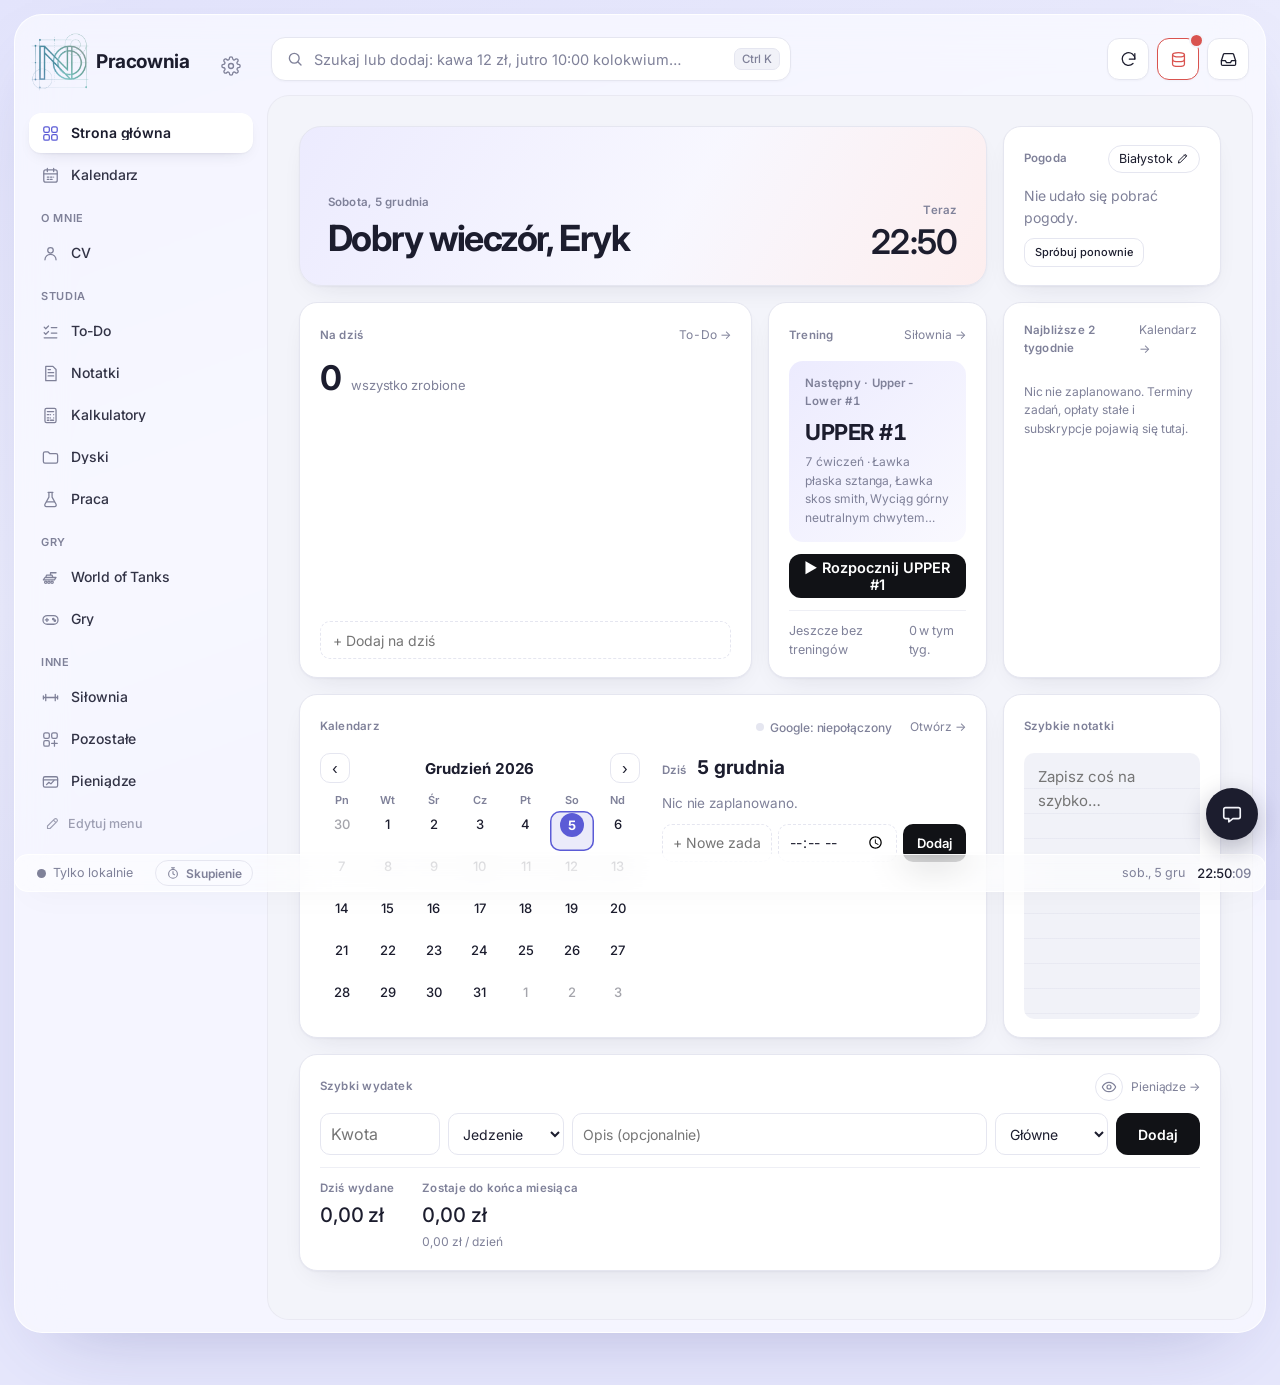
==== commit a7d1d131: "Notatki: równania jak w Wordzie (Alt+=, zapis liniowy, podgląd, paleta symboli) Co-Authored-By: Clau" ====
--- a/index.html
+++ b/index.html
@@ -67,6 +67,7 @@
 <link rel="stylesheet" href="css/41-skupienie.css?v=96">
 <link rel="stylesheet" href="css/42-praca-pliki.css?v=96">
 <link rel="stylesheet" href="css/43-uklad-menu.css?v=96">
+<link rel="stylesheet" href="css/44-notatki-rownania.css?v=96">
 <link rel="stylesheet" href="css/44-google-kalendarz.css?v=96">
 <link rel="stylesheet" href="css/23-wyglad-pillio.css?v=96">
 </head>
@@ -169,6 +170,7 @@
 <script src="js/50-skupienie.js?v=96"></script>
 <script src="js/51-praca-pliki.js?v=96"></script>
 <script src="js/52-uklad-menu.js?v=96"></script>
+<script src="js/53-notatki-rownania.js?v=96"></script>
 <script src="js/53-google-kalendarz.js?v=96"></script>
 <script src="js/13-router.js?v=96"></script>
 <script src="js/14-szkice-formularzy.js?v=96"></script>
--- a/css/44-notatki-rownania.css
+++ b/css/44-notatki-rownania.css
@@ -0,0 +1,18 @@
+/* ════════ Notatki: równania (js/53-notatki-rownania.js) ════════ */
+.nt-rich .nt-eq{display:inline-block;padding:0 3px;margin:0 1px;border-radius:5px;cursor:pointer;vertical-align:middle;user-select:none}
+.nt-rich .nt-eq:hover{background:color-mix(in srgb,var(--accent) 12%,transparent)}
+.nt-eq math,.eq-pod math{font-family:"Cambria Math","STIX Two Math","Latin Modern Math",math,serif;font-size:1.1em}
+.eq-pan{position:fixed;z-index:95;left:50%;top:18%;transform:translateX(-50%);width:min(560px,calc(100vw - 24px));padding:14px 16px;background:var(--surface);color:var(--ink);border:1px solid var(--line);border-radius:16px;box-shadow:0 24px 70px -20px rgba(20,22,50,.45)}
+.eq-hd{display:flex;justify-content:space-between;align-items:center;margin-bottom:10px}
+.eq-x{border:0;background:none;color:var(--muted);font-size:22px;line-height:1;cursor:pointer}
+.eq-in{width:100%;box-sizing:border-box;padding:10px 12px;border:1px solid var(--line);border-radius:10px;background:var(--bg);color:var(--ink);font:15px ui-monospace,Consolas,monospace}
+.eq-in:focus{outline:2px solid color-mix(in srgb,var(--accent) 50%,transparent);border-color:var(--accent)}
+.eq-pod{min-height:64px;display:flex;align-items:center;justify-content:center;margin:10px 0;padding:8px;border-radius:10px;background:var(--bg);font-size:22px;overflow-x:auto}
+.eq-pusto{font-size:13px;color:var(--muted)}
+.eq-pal{display:grid;grid-template-columns:repeat(auto-fill,minmax(38px,1fr));gap:4px}
+.eq-pal button{height:32px;border:1px solid var(--line);border-radius:8px;background:var(--bg);color:var(--ink);font:15px "Cambria Math",serif;cursor:pointer}
+.eq-pal button:hover{border-color:var(--accent);background:color-mix(in srgb,var(--accent) 12%,var(--bg))}
+.eq-pom{margin:10px 0 0;font-size:11.5px;line-height:1.5;color:var(--muted)}
+.eq-pom code{padding:0 3px;border-radius:4px;background:var(--bg);font-size:11px}
+.eq-act{display:flex;align-items:center;gap:8px;margin-top:12px}
+.eq-act span{flex:1}
